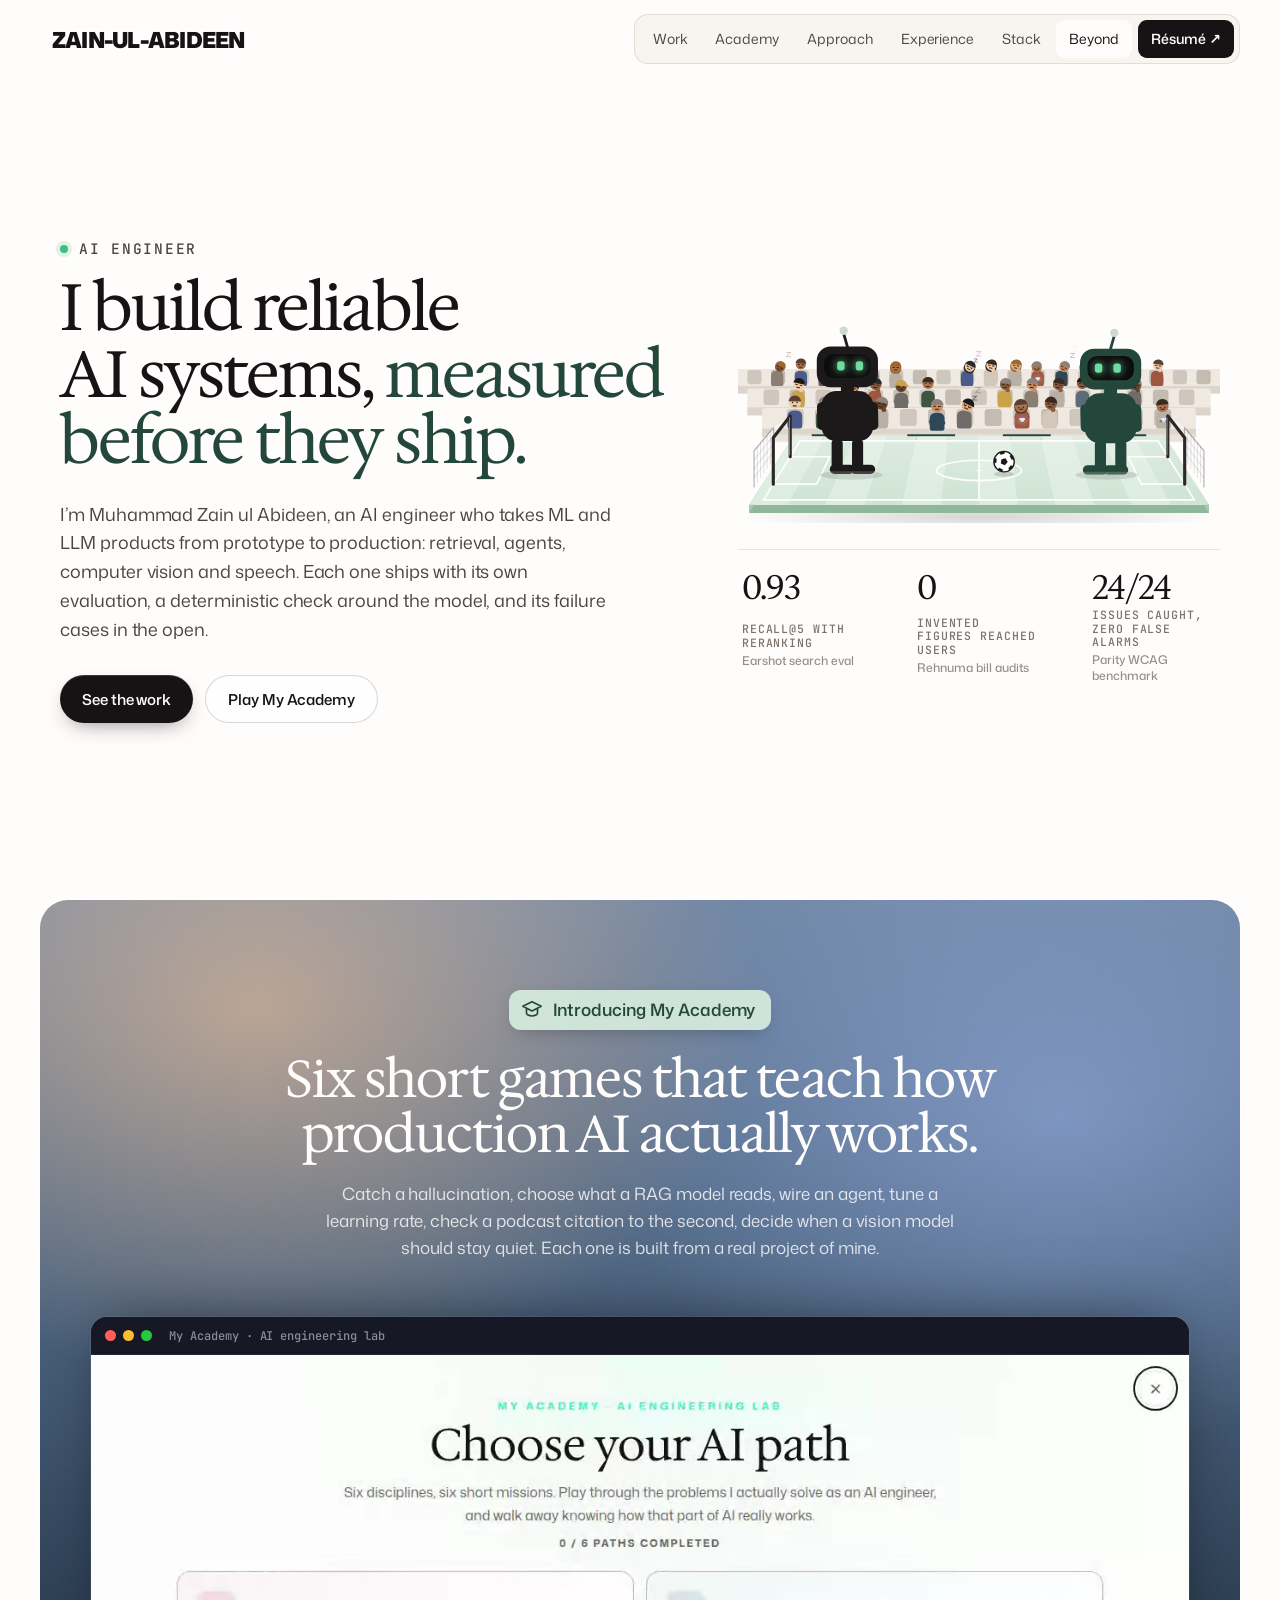
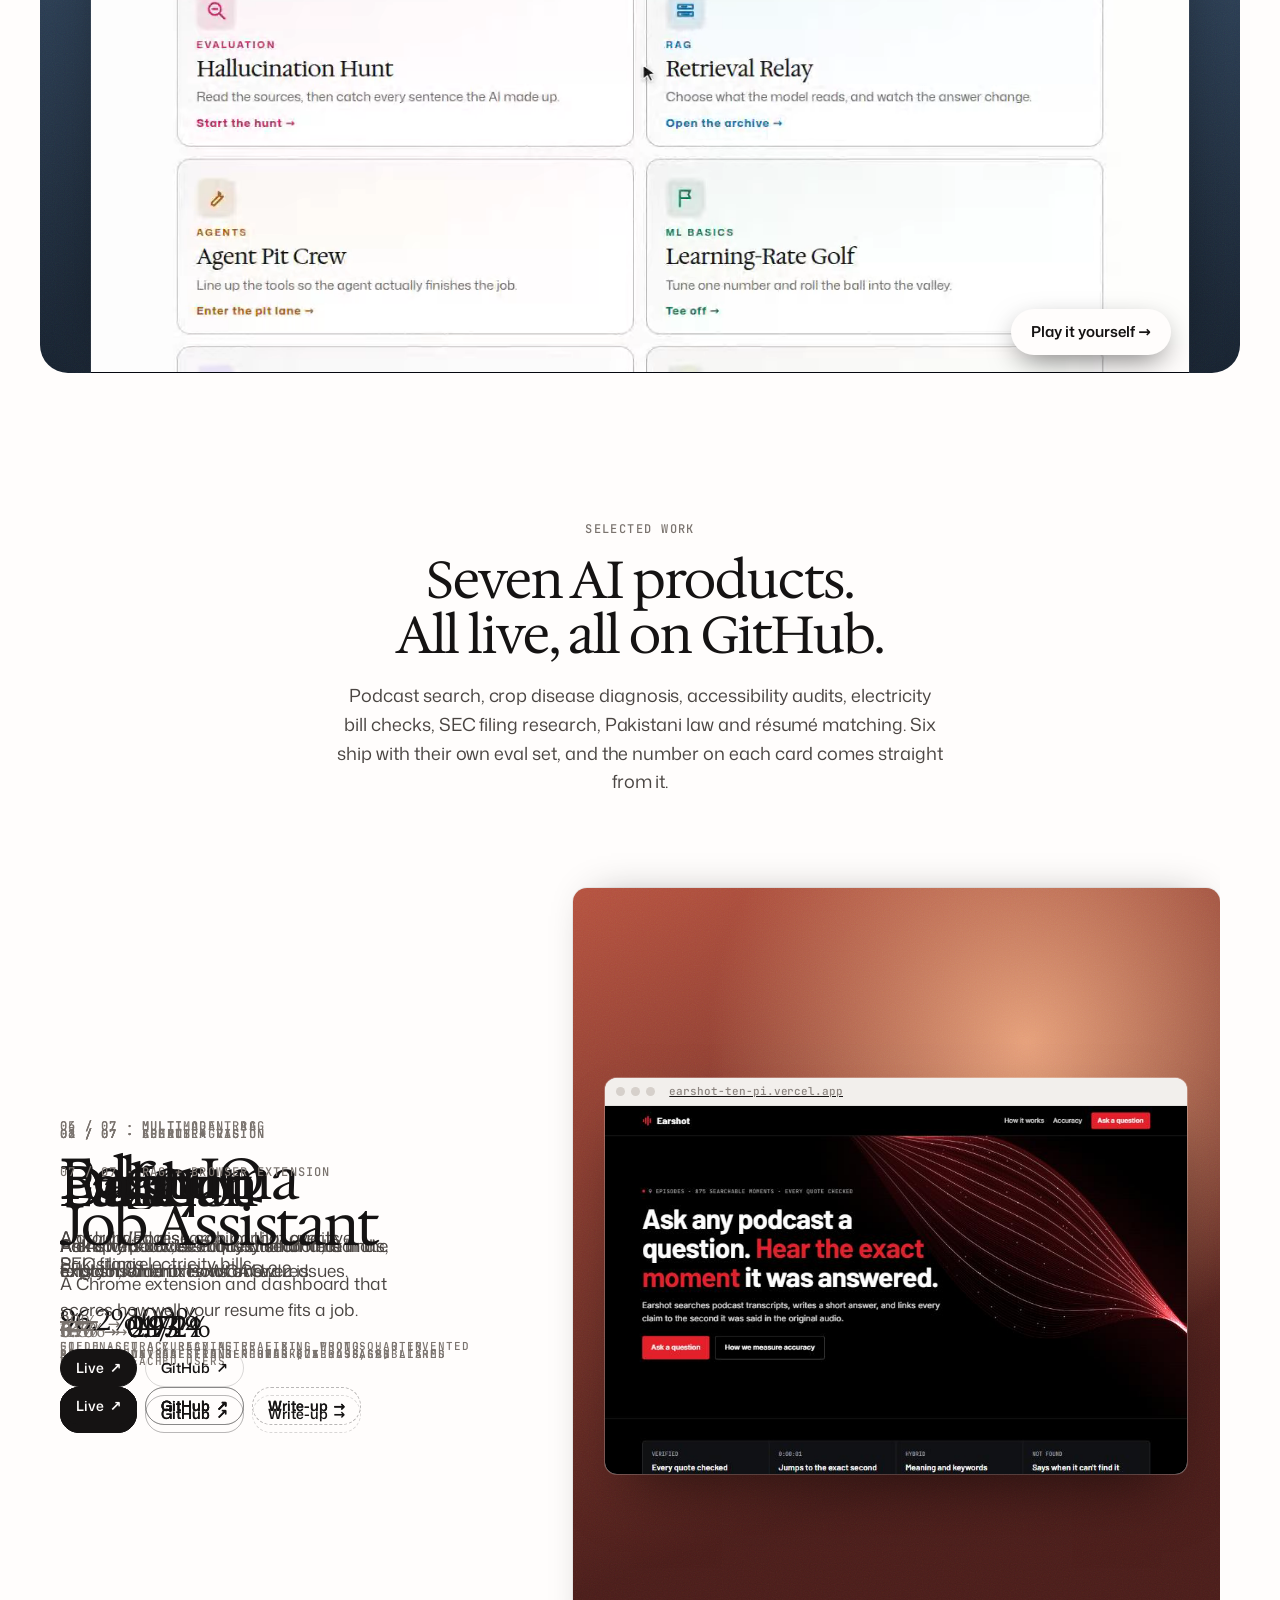
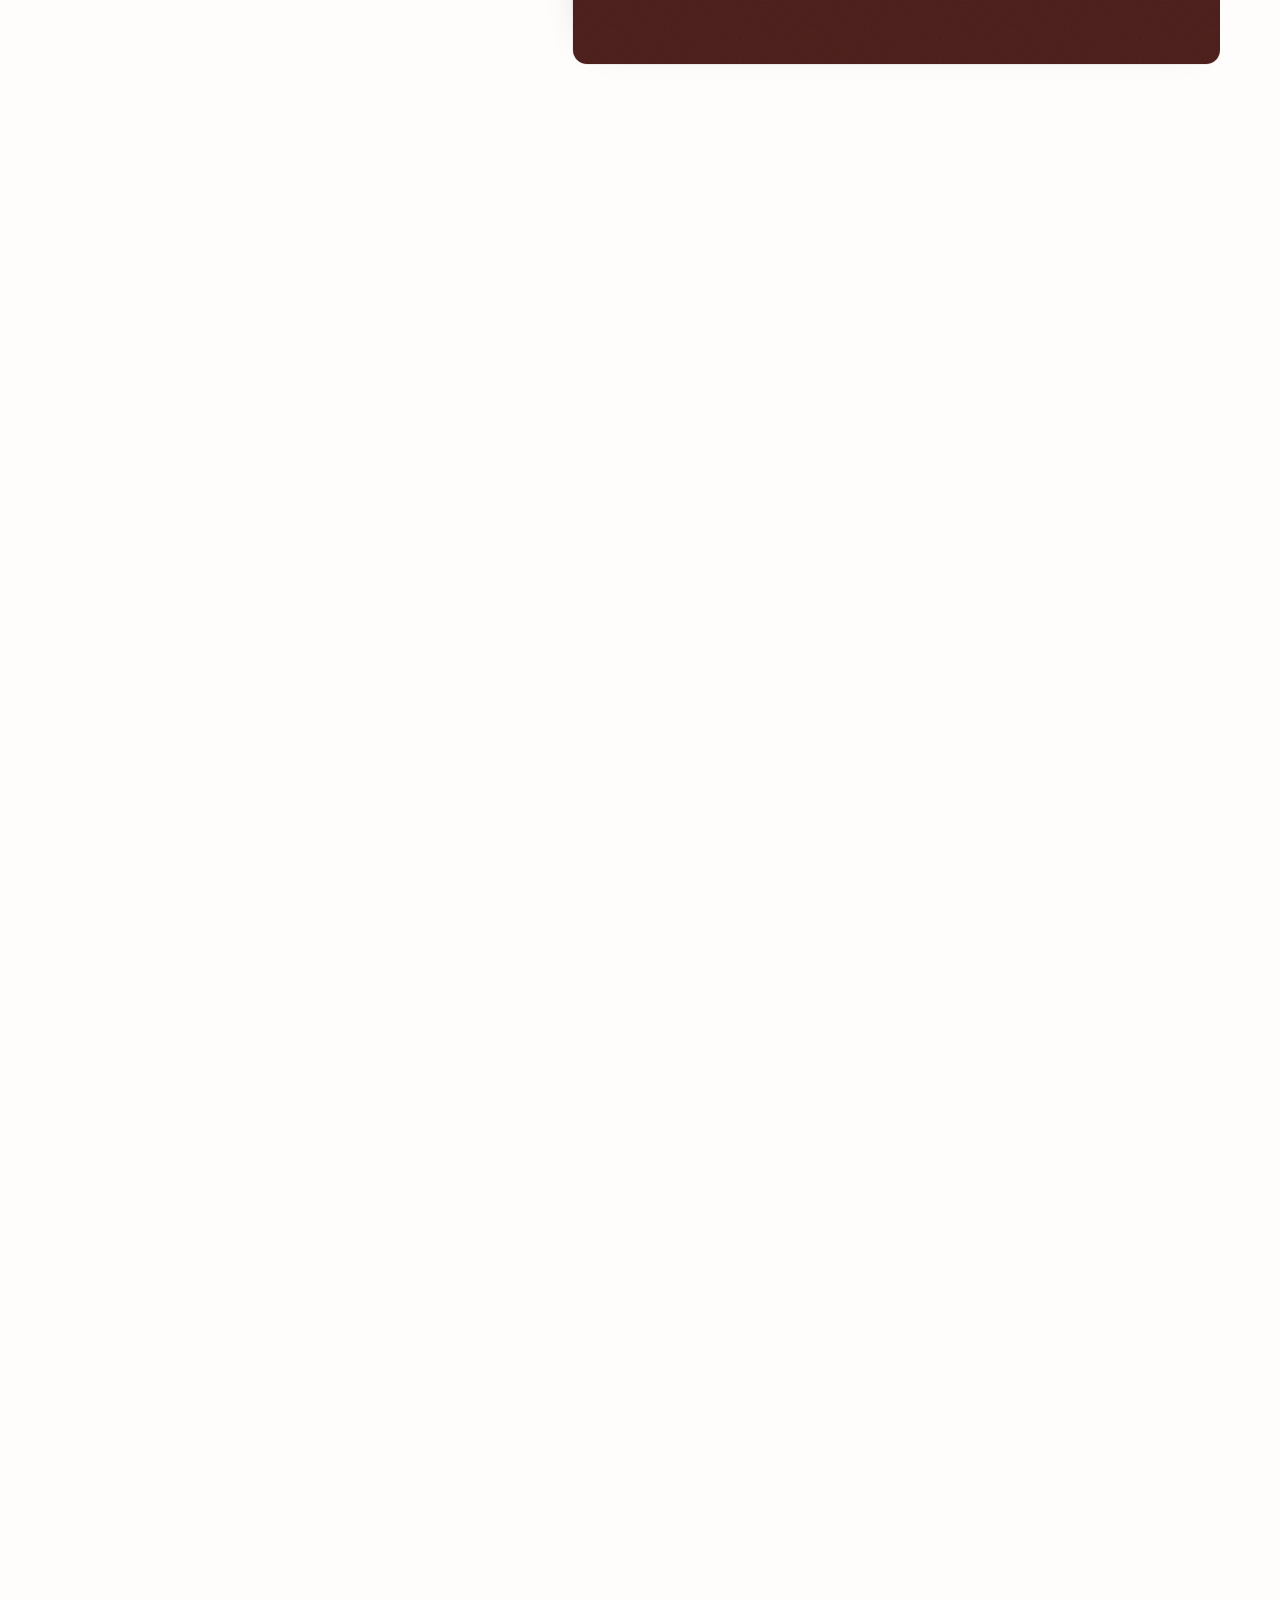
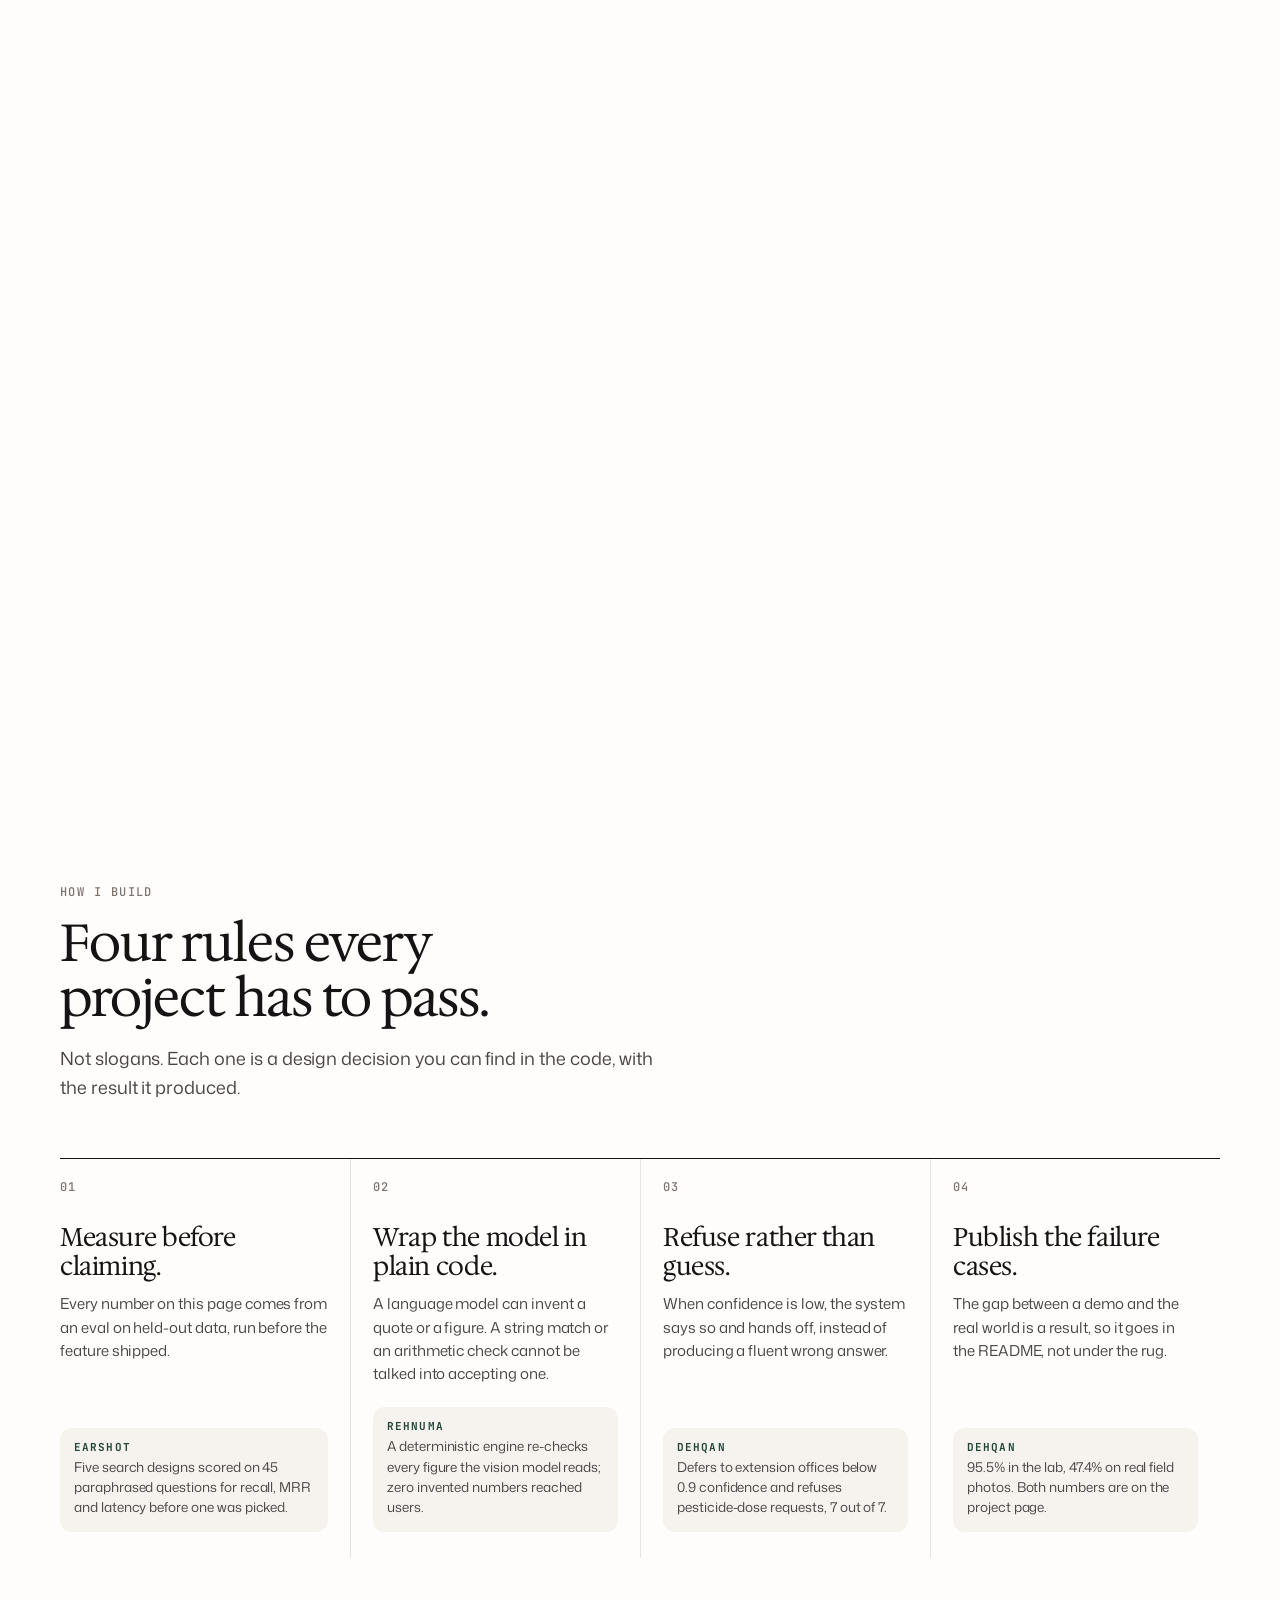
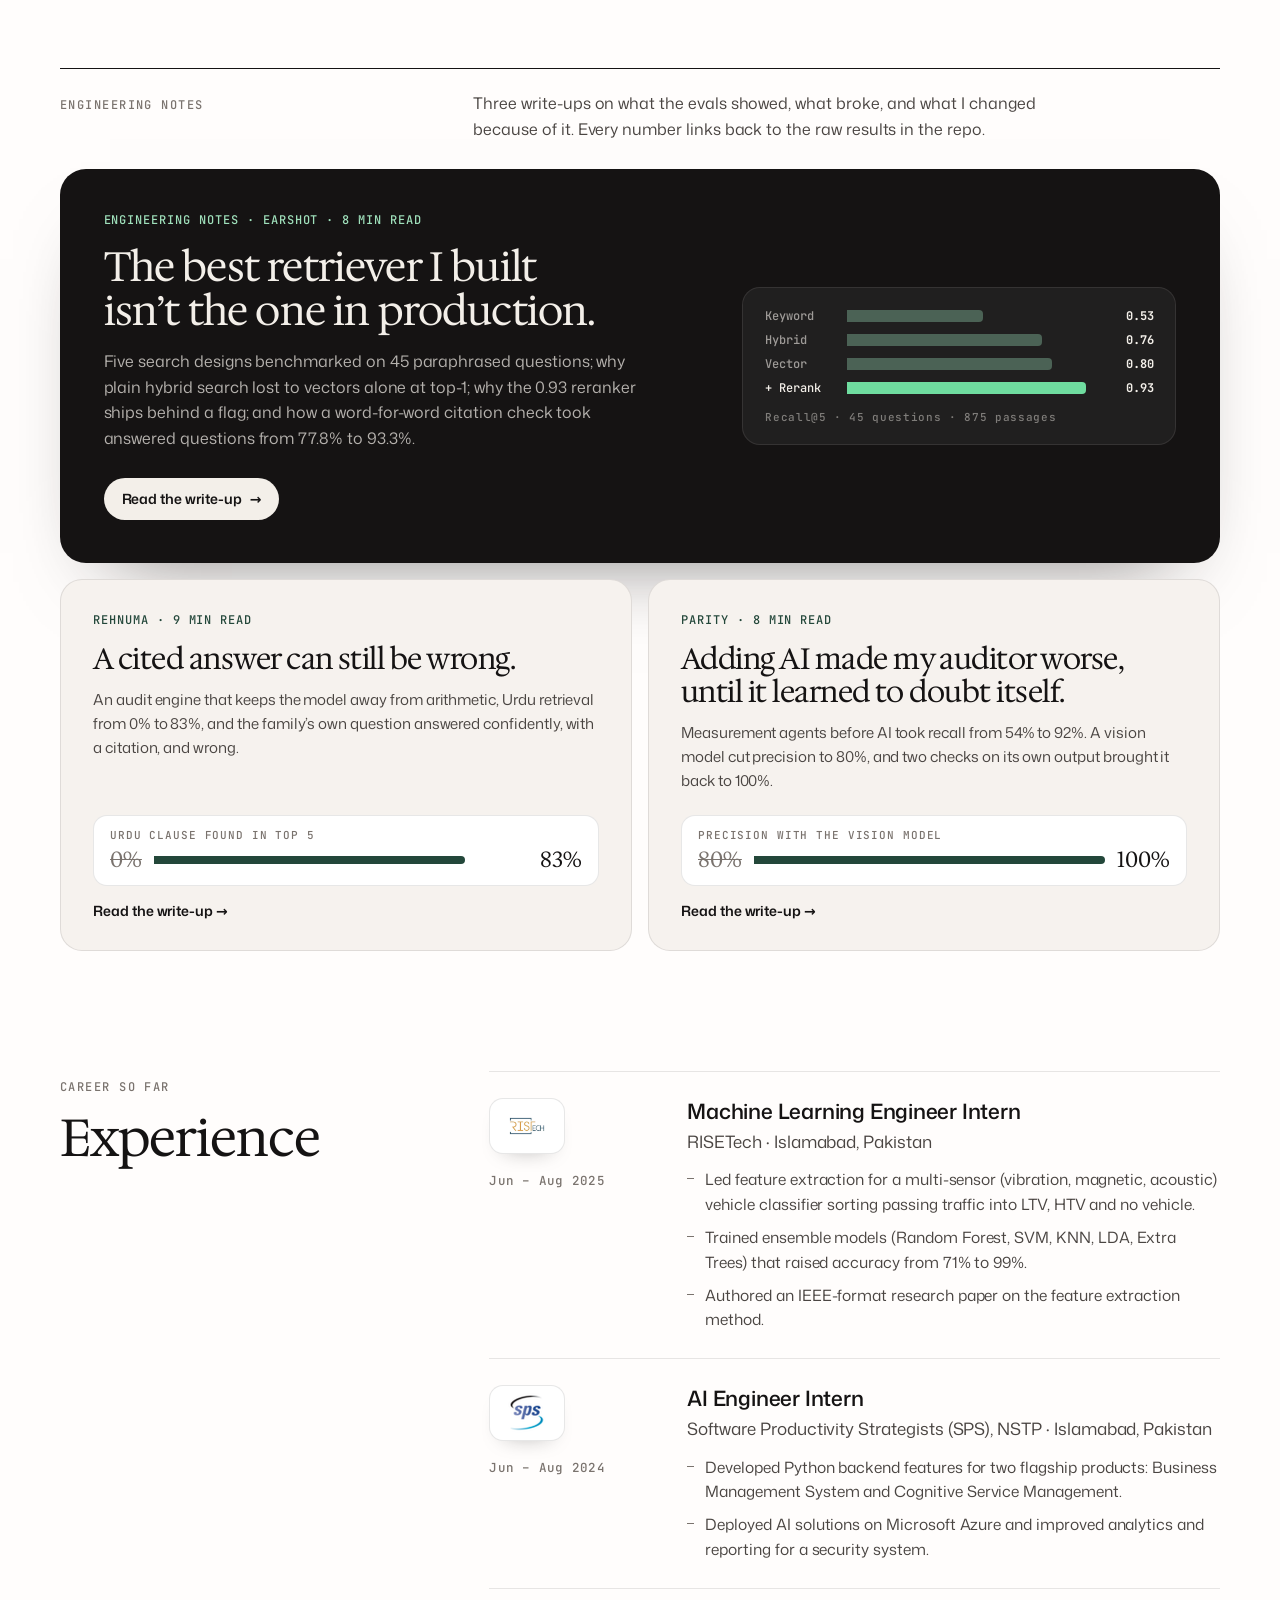
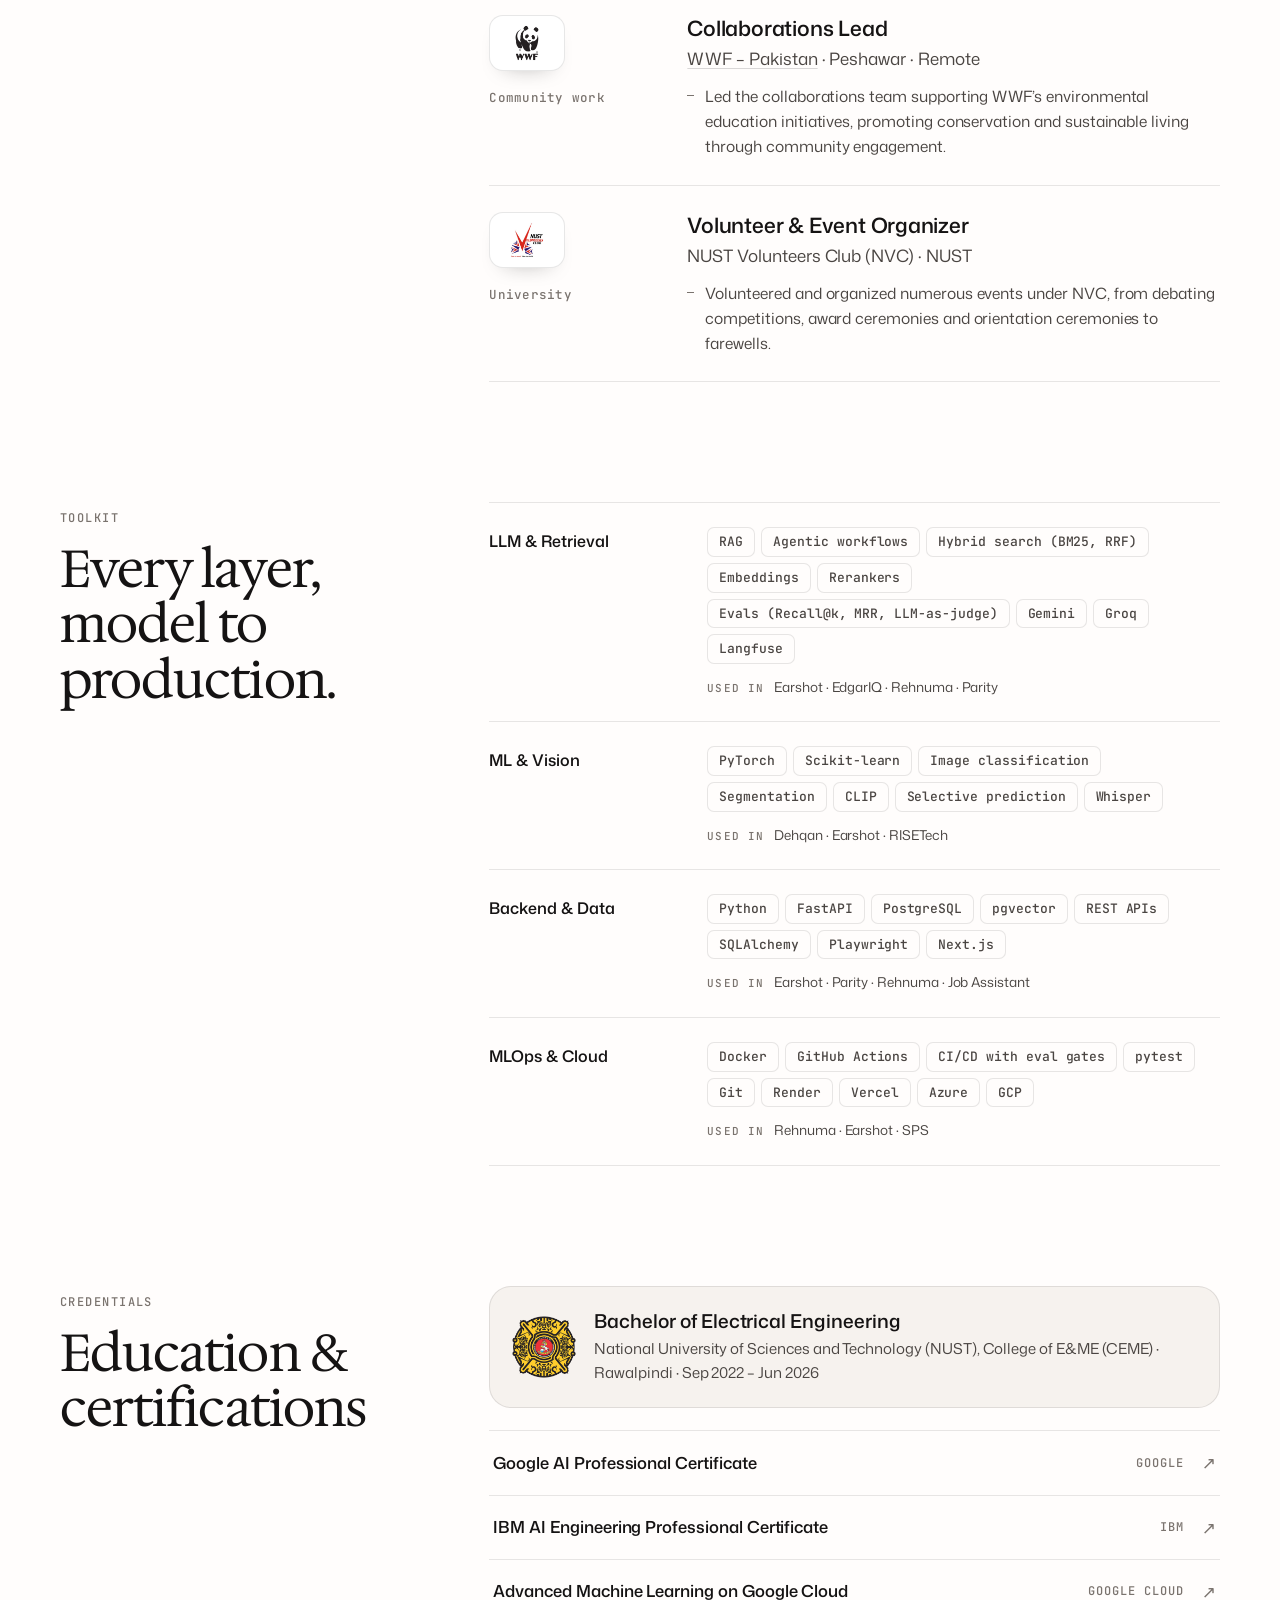
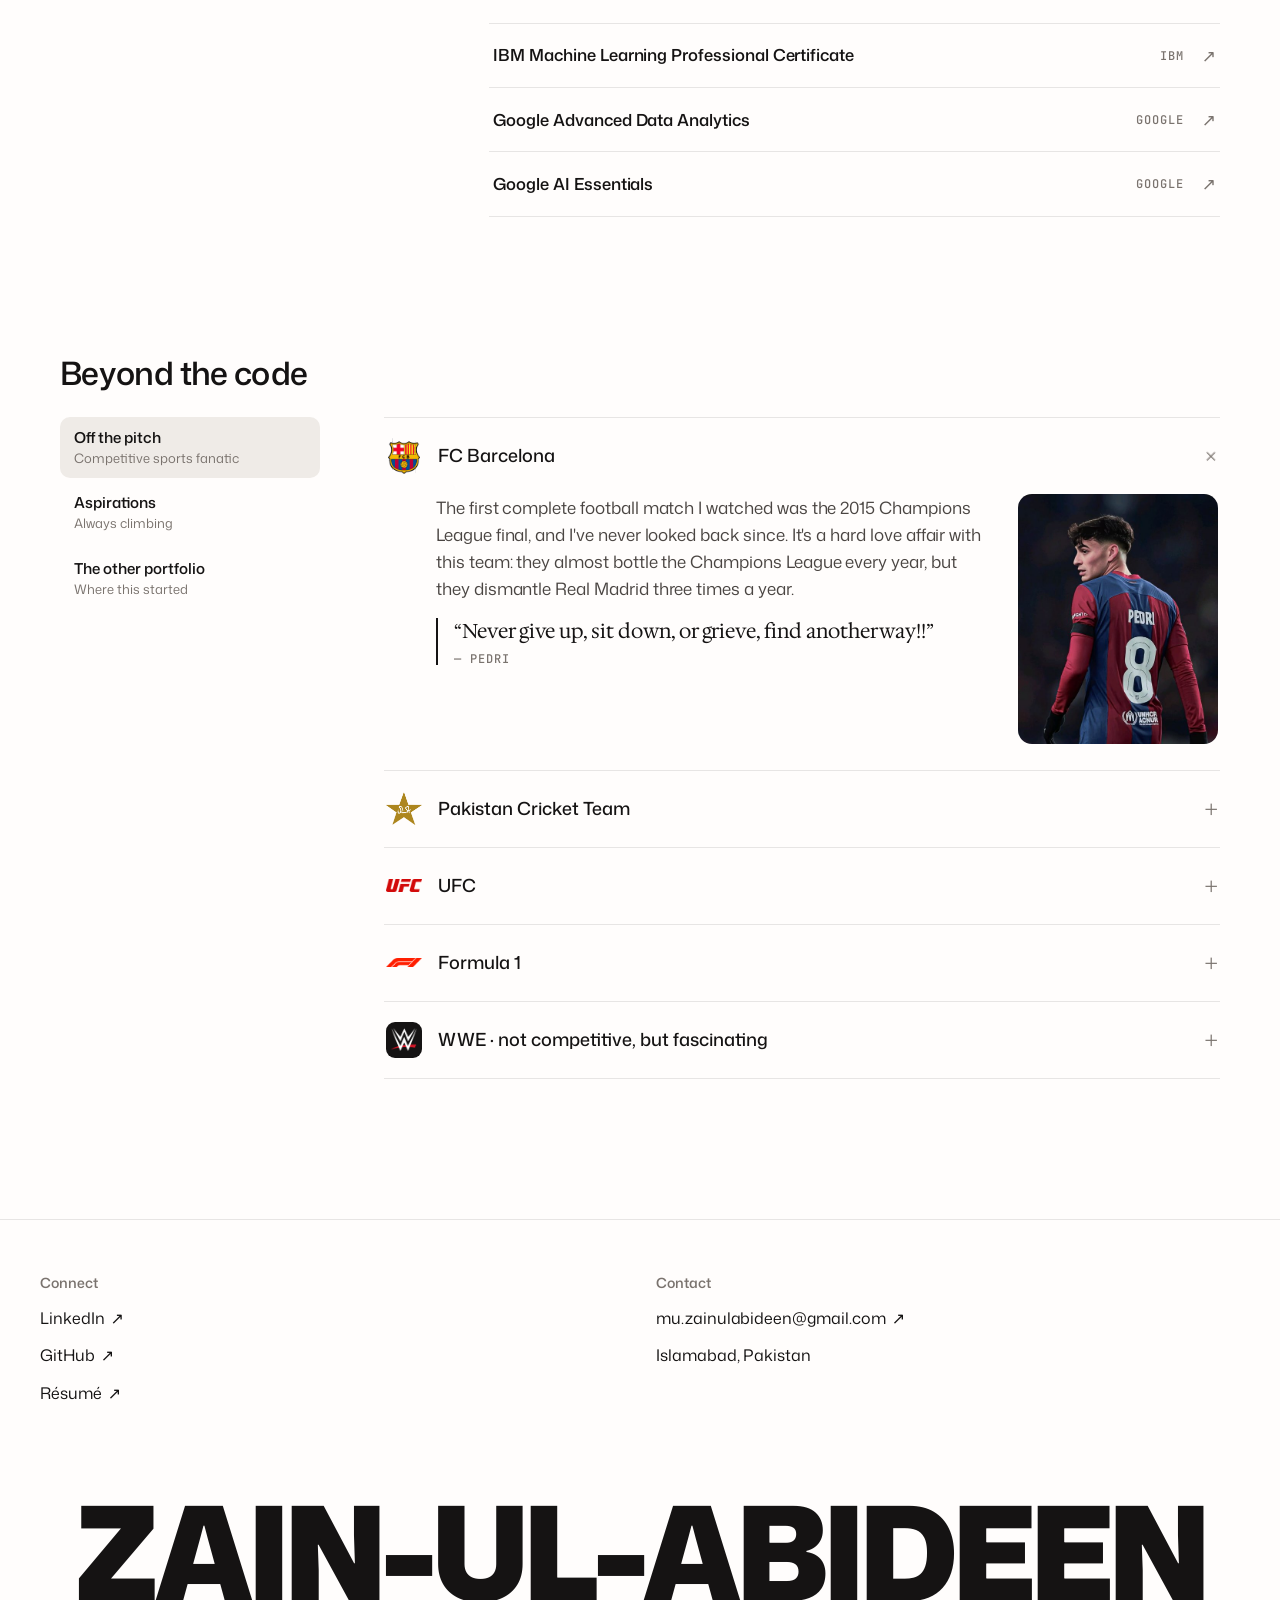
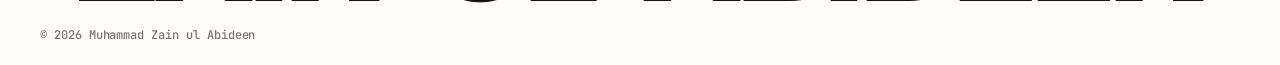
==== index.html @ 75fa4208 "Concrete work section heading" ====
<!doctype html>
<html lang="en">
<head>
  <meta charset="utf-8">
  <meta name="viewport" content="width=device-width, initial-scale=1, viewport-fit=cover">
  <title>Muhammad Zain-ul-Abideen · AI Engineer</title>
  <meta name="description" content="Muhammad Zain-ul-Abideen, AI engineer. Measured ML and LLM systems, shipped end to end: speech search, computer vision, RAG and agents.">
  <meta name="theme-color" content="#fffdfc">
  <meta property="og:title" content="Muhammad Zain-ul-Abideen · AI Engineer">
  <meta property="og:description" content="I build AI that shows its work. Seven live AI products, measured on held-out data.">
  <meta property="og:image" content="assets/video/academy-poster.jpg">
  <link rel="icon" href="data:image/svg+xml,%3Csvg xmlns='http://www.w3.org/2000/svg' viewBox='0 0 64 64'%3E%3Crect width='64' height='64' rx='14' fill='%23151313'/%3E%3Ctext x='32' y='44' font-family='Georgia,serif' font-size='36' fill='%23fffdfc' text-anchor='middle'%3Ez%3C/text%3E%3C/svg%3E">
  <link rel="preload" href="fonts/hedvig-serif.woff2" as="font" type="font/woff2" crossorigin>
  <link rel="preload" href="fonts/mona-sans.woff2" as="font" type="font/woff2" crossorigin>
  <link rel="stylesheet" href="css/fonts.css">
  <link rel="stylesheet" href="css/site.css">
  <link rel="stylesheet" href="css/academy.css">
  <link rel="stylesheet" href="css/academy-host.css">
</head>
<body>
  <!-- ───────── boot sequence (once per visit) ───────── -->
  <div id="boot" class="boot" aria-hidden="true">
    <div class="boot__grid"></div>
    <div class="boot__panel">
      <p class="boot__sys">[SYSTEM: INITIALIZING]</p>
      <dl class="boot__rows">
        <div><dt>Portfolio</dt><dd>Muhammad Zain-ul-Abideen</dd></div>
        <div><dt>Role</dt><dd>AI Engineer</dd></div>
        <div><dt>Boot pipeline</dt><dd>Retrieve. Verify. Ship.</dd></div>
      </dl>
      <ul class="boot__steps">
        <li data-step="0"><i></i>Retrieval<b>WAIT</b></li>
        <li data-step="1"><i></i>Evals<b>WAIT</b></li>
        <li data-step="2"><i></i>Agents<b>WAIT</b></li>
        <li data-step="3"><i></i>Deploy<b>WAIT</b></li>
      </ul>
    </div>
    <p class="boot__pct"><span id="boot-n">0</span><small>%</small></p>
  </div>

  <!-- ───────── nav ───────── -->
  <header class="nav" id="nav">
    <a class="nav__logo" href="#top" aria-label="Zain-ul-Abideen, back to top">ZAIN-UL-ABIDEEN</a>
    <nav class="nav__links" aria-label="Sections">
      <a href="#work">Work</a>
      <a href="#academy">Academy</a>
      <a href="#approach">Approach</a>
      <a href="#experience">Experience</a>
      <a href="#stack">Stack</a>
      <a href="#beyond">Beyond</a>
      <a class="nav__cta" href="resume/Muhammad-Zain-ul-Abideen-Resume.pdf" target="_blank" rel="noopener">Résumé <span aria-hidden="true">↗</span></a>
    </nav>
    <button class="nav__menu" type="button" aria-expanded="false" aria-controls="mobile-menu">Menu</button>
  </header>
  <div class="mmenu" id="mobile-menu" hidden>
    <a href="#work">Work</a><a href="#academy">Academy</a><a href="#approach">Approach</a><a href="#experience">Experience</a><a href="#stack">Stack</a><a href="#beyond">Beyond</a>
    <a href="resume/Muhammad-Zain-ul-Abideen-Resume.pdf" target="_blank" rel="noopener">Résumé ↗</a>
  </div>

  <main id="top">
    <!-- ───────── hero ───────── -->
    <section class="hero">
      <div class="hero__copy">
        <p class="eyebrow eyebrow--hero"><span class="dot"></span>AI Engineer</p>
        <h1 class="hero__h">I build reliable AI&nbsp;systems, <em>measured before they&nbsp;ship.</em></h1>
        <p class="hero__sub">I’m Muhammad Zain ul Abideen, an AI engineer who takes ML and LLM products from prototype to production: retrieval, agents, computer vision and speech. Each one ships with its own evaluation, a deterministic check around the model, and its failure cases in the open.</p>
        <div class="hero__ctas">
          <a class="btn btn--dark" href="#work">See the work</a>
          <a class="btn btn--ghost" href="#academy">Play My Academy</a>
        </div>

      </div>

      <div class="hero__side">
      <figure class="contrib contrib--bare" aria-label="Animation: two small robots passing a football back and forth">
        <div class="contrib__board">
          <canvas id="pitch" aria-hidden="true"></canvas>
        </div>
      </figure>
        <ul class="hero__stats">
          <li><b>0.93</b><span>Recall@5 with reranking<em>Earshot search eval</em></span></li>
          <li><b>0</b><span>Invented figures reached users<em>Rehnuma bill audits</em></span></li>
          <li><b>24/24</b><span>Issues caught, zero false alarms<em>Parity WCAG benchmark</em></span></li>
        </ul>
      </div>
    </section>

    <!-- ───────── academy (video) ───────── -->
    <section class="showcase" id="academy">
      <div class="showcase__card reveal">
        <div class="showcase__sky" aria-hidden="true"></div>
        <div class="showcase__head">
          <p class="chip"><svg viewBox="0 0 24 24" aria-hidden="true"><path d="M12 3 2 8l10 5 10-5-10-5z" fill="none" stroke="currentColor" stroke-width="1.8" stroke-linejoin="round"/><path d="M6 10.5v5c0 1.5 2.7 3 6 3s6-1.5 6-3v-5" fill="none" stroke="currentColor" stroke-width="1.8"/></svg>Introducing My Academy</p>
          <h2 class="h2 h2--light">Six short games that teach how production AI actually works.</h2>
          <p class="showcase__sub">Catch a hallucination, choose what a RAG model reads, wire an agent, tune a learning rate, check a podcast citation to the second, decide when a vision model should stay quiet. Each one is built from a real project of mine.</p>
        </div>
        <div class="window reveal">
          <div class="window__bar"><i></i><i></i><i></i><span>My Academy · AI engineering lab</span></div>
          <video class="window__video" id="demo" poster="assets/video/academy-poster.jpg" muted loop playsinline preload="metadata" aria-label="Screen recording of the My Academy games being played">
            <source src="assets/video/academy-demo.webm" type="video/webm">
            <source src="assets/video/academy-demo.mp4" type="video/mp4">
          </video>
          <button class="window__play" id="open-academy" type="button">Play it yourself <span aria-hidden="true">→</span></button>
        </div>
      </div>
    </section>

    <!-- ───────── work ───────── -->
    <section class="work" id="work">
      <header class="work__head reveal">
        <p class="eyebrow">Selected work</p>
        <h2 class="h2">Seven AI products.<br>All live, all on GitHub.</h2>
        <p class="lede">Podcast search, crop disease diagnosis, accessibility audits, electricity bill checks, SEC filing research, Pakistani law and résumé matching. Six ship with their own eval set, and the number on each card comes straight from it.</p>
      </header>
      <!-- desktop: the section pins and the projects play through as you scroll -->
      <div class="pin" id="pin">
        <div class="pin__stage">
          <div class="pin__copy" id="pin-copy"></div>
          <div class="pin__visuals" id="pin-visuals"></div>
        </div>
      </div>
      <!-- phones and short screens: plain cards -->
      <div class="stack-cards" id="projects"></div>
    </section>

    <!-- ───────── approach: principles + featured write-up ───────── -->
    <section class="approach" id="approach">
      <header class="approach__head reveal">
        <p class="eyebrow">How I build</p>
        <h2 class="h2">Four rules every project has to pass.</h2>
        <p class="lede">Not slogans. Each one is a design decision you can find in the code, with the result it produced.</p>
      </header>
      <ol class="rules" id="rules"></ol>

      <div class="notes__head reveal" id="notes">
        <p class="eyebrow">Engineering notes</p>
        <p class="notes__sub">Three write-ups on what the evals showed, what broke, and what I changed because of it. Every number links back to the raw results in the repo.</p>
      </div>
      <a class="note reveal" href="notes/earshot-retrieval.html">
        <div class="note__copy">
          <p class="note__kicker">Engineering notes · Earshot · 8 min read</p>
          <h3 class="note__h">The best retriever I built isn’t the one in production.</h3>
          <p class="note__dek">Five search designs benchmarked on 45 paraphrased questions; why plain hybrid search lost to vectors alone at top-1; why the 0.93 reranker ships behind a flag; and how a word-for-word citation check took answered questions from 77.8% to 93.3%.</p>
          <span class="note__cta">Read the write-up <span aria-hidden="true">→</span></span>
        </div>
        <figure class="note__fig" aria-hidden="true">
          <div class="note__bars">
            <p><span>Keyword</span><i style="--v:.53"></i><b>0.53</b></p>
            <p><span>Hybrid</span><i style="--v:.76"></i><b>0.76</b></p>
            <p><span>Vector</span><i style="--v:.80"></i><b>0.80</b></p>
            <p class="is-top"><span>+ Rerank</span><i style="--v:.93"></i><b>0.93</b></p>
          </div>
          <figcaption>Recall@5 · 45 questions · 875 passages</figcaption>
        </figure>
      </a>
      <div class="notes2">
        <a class="note2 reveal" href="notes/rehnuma-cited-but-wrong.html">
          <p class="note__kicker">Rehnuma · 9 min read</p>
          <h3 class="note2__h">A cited answer can still be wrong.</h3>
          <p class="note2__dek">An audit engine that keeps the model away from arithmetic, Urdu retrieval from 0% to 83%, and the family’s own question answered confidently, with a citation, and wrong.</p>
          <div class="note2__stat" aria-hidden="true"><span>Urdu clause found in top 5</span><b>0%</b><i style="--v:.83"></i><b>83%</b></div>
          <span class="note2__cta">Read the write-up <span aria-hidden="true">→</span></span>
        </a>
        <a class="note2 reveal" href="notes/parity-doubt.html">
          <p class="note__kicker">Parity · 8 min read</p>
          <h3 class="note2__h">Adding AI made my auditor worse, until it learned to doubt itself.</h3>
          <p class="note2__dek">Measurement agents before AI took recall from 54% to 92%. A vision model cut precision to 80%, and two checks on its own output brought it back to 100%.</p>
          <div class="note2__stat" aria-hidden="true"><span>Precision with the vision model</span><b>80%</b><i style="--v:1"></i><b>100%</b></div>
          <span class="note2__cta">Read the write-up <span aria-hidden="true">→</span></span>
        </a>
      </div>
    </section>

    <!-- ───────── experience ───────── -->
    <section class="split" id="experience">
      <header class="split__side reveal">
        <p class="eyebrow">Career so far</p>
        <h2 class="h2">Experience</h2>
      </header>
      <ol class="timeline" id="timeline"></ol>
    </section>

    <!-- ───────── stack ───────── -->
    <section class="split" id="stack">
      <header class="split__side reveal">
        <p class="eyebrow">Toolkit</p>
        <h2 class="h2">Every layer, model to production.</h2>
      </header>
      <div class="skills" id="skills"></div>
    </section>

    <!-- ───────── education + certifications ───────── -->
    <section class="split" id="credentials">
      <header class="split__side reveal">
        <p class="eyebrow">Credentials</p>
        <h2 class="h2">Education &amp; certifications</h2>
      </header>
      <div class="creds">
        <article class="edu reveal">
          <img src="assets/life/nust-ceme.png" alt="NUST College of Electrical & Mechanical Engineering logo" width="64" height="64" loading="lazy">
          <div>
            <h3>Bachelor of Electrical Engineering</h3>
            <p>National University of Sciences and Technology (NUST), College of E&amp;ME (CEME) · Rawalpindi · Sep 2022 – Jun 2026</p>
          </div>
        </article>
        <ul class="certs" id="certs"></ul>
      </div>
    </section>

    <!-- ───────── beyond the code ───────── -->
    <section class="beyond" id="beyond">
      <h2 class="h2 beyond__h reveal">Beyond the code</h2>
      <div class="beyond__grid">
        <div class="tabs" role="tablist" aria-label="Beyond the code" id="tabs"></div>
        <div class="acc" id="acc"></div>
      </div>
    </section>

  </main>

  <!-- ───────── footer ───────── -->
  <footer class="foot" id="contact">
    <div class="foot__cols">
      <div>
        <p class="foot__k">Connect</p>
        <a href="https://www.linkedin.com/in/muhammad-zain-ul-abideen-nust/" target="_blank" rel="noopener">LinkedIn <span aria-hidden="true">↗</span></a>
        <a href="https://github.com/MoZainUlAbideen" target="_blank" rel="noopener">GitHub <span aria-hidden="true">↗</span></a>
        <a href="resume/Muhammad-Zain-ul-Abideen-Resume.pdf" target="_blank" rel="noopener">Résumé <span aria-hidden="true">↗</span></a>
      </div>
      <div>
        <p class="foot__k">Contact</p>
        <a href="mailto:mu.zainulabideen@gmail.com">mu.zainulabideen@gmail.com <span aria-hidden="true">↗</span></a>
        <p>Islamabad, Pakistan</p>
      </div>
    </div>
    <p class="foot__mark" aria-hidden="true">ZAIN-UL-ABIDEEN</p>
    <p class="foot__small">© <span id="year">2026</span> Muhammad Zain ul Abideen</p>
  </footer>

  <script type="module" src="js/site.js"></script>
</body>
</html>
---- css/fonts.css ----
@font-face{font-family:"Hedvig Letters Serif";font-weight:400;font-display:swap;src:url(../fonts/hedvig-serif.woff2) format("woff2")}
@font-face{font-family:"Mona Sans";font-weight:200 900;font-display:swap;src:url(../fonts/mona-sans.woff2) format("woff2")}
@font-face{font-family:"Mona Sans";font-weight:200 900;font-style:italic;font-display:swap;src:url(../fonts/mona-sans-italic.woff2) format("woff2")}
/* the games keep their arcade lettering */
@font-face{font-family:"Orbitron";font-weight:500;font-display:swap;src:url(../fonts/orbitron-latin-500-normal.woff2) format("woff2")}
@font-face{font-family:"Orbitron";font-weight:700 900;font-display:swap;src:url(../fonts/orbitron-latin-700-normal.woff2) format("woff2")}
@font-face{font-family:"Chakra Petch";font-weight:700;font-display:swap;src:url(../fonts/chakra-petch-latin-700-normal.woff2) format("woff2")}
@font-face{font-family:"Chakra Petch";font-weight:700;font-style:italic;font-display:swap;src:url(../fonts/chakra-petch-latin-700-italic.woff2) format("woff2")}
@font-face{font-family:"Manrope";font-weight:400;font-display:swap;src:url(../fonts/manrope-latin-400-normal.woff2) format("woff2")}
@font-face{font-family:"Manrope";font-weight:500;font-display:swap;src:url(../fonts/manrope-latin-500-normal.woff2) format("woff2")}
@font-face{font-family:"Manrope";font-weight:700;font-display:swap;src:url(../fonts/manrope-latin-700-normal.woff2) format("woff2")}
@font-face{font-family:"JetBrains Mono";font-weight:500;font-display:swap;src:url(../fonts/jetbrains-mono-latin-500-normal.woff2) format("woff2")}
@font-face{font-family:"JetBrains Mono";font-weight:700;font-display:swap;src:url(../fonts/jetbrains-mono-latin-700-normal.woff2) format("woff2")}
---- css/site.css ----
/* ─────────────────────────────────────────────────────────────
   Muhammad Zain-ul-Abideen · professional portfolio
   Paper-white editorial: a serif for headlines, a sans for reading,
   one dark ink, and colour only where the work lives.
   ───────────────────────────────────────────────────────────── */
:root {
  --paper: #fffdfc;
  --paper-2: #f6f2ee;
  --ink: #151313;
  --ink-2: #4a4542;
  --ink-3: #7a736e;
  --line: rgba(21, 19, 19, .1);
  --line-2: rgba(21, 19, 19, .16);
  --forest: #23473a;
  --serif: "Hedvig Letters Serif", Georgia, "Times New Roman", serif;
  --sans: "Mona Sans", system-ui, -apple-system, "Segoe UI", Roboto, Arial, sans-serif;
  --mono: "JetBrains Mono", ui-monospace, SFMono-Regular, Menlo, monospace;
  --pad: clamp(16px, 4vw, 40px);
  --max: 1240px;
  --r: 22px;
  --ease: cubic-bezier(.2, .8, .2, 1);
}

*, *::before, *::after { box-sizing: border-box; }
html { scroll-behavior: smooth; scroll-padding-top: 88px; -webkit-text-size-adjust: 100%; }
body {
  margin: 0; background: var(--paper); color: var(--ink);
  font: 400 17px/1.6 var(--sans); letter-spacing: -.003em;
  -webkit-font-smoothing: antialiased; text-rendering: optimizeLegibility;
  overflow-x: hidden;
}
body.is-locked { overflow: hidden; }
img, video { display: block; max-width: 100%; }
a { color: inherit; }
::selection { background: var(--ink); color: var(--paper); }
:focus-visible { outline: 2px solid var(--ink); outline-offset: 3px; border-radius: 6px; }

/* ───────── shared type ───────── */
.eyebrow {
  display: inline-flex; align-items: center; gap: 10px; margin: 0 0 18px;
  font: 500 12px/1 var(--mono); letter-spacing: .12em; text-transform: uppercase; color: var(--ink-3);
}
.eyebrow .dot { width: 7px; height: 7px; border-radius: 50%; background: #3fbf7f; box-shadow: 0 0 0 4px rgba(63, 191, 127, .18); }
.h2 { margin: 0; font: 400 clamp(32px, 4.2vw, 52px)/1.06 var(--serif); letter-spacing: -.018em; color: var(--ink); text-wrap: balance; }
.h2--light { color: #fffdfc; }
.lede { margin: 18px 0 0; max-width: 620px; color: var(--ink-2); font-size: 18px; text-wrap: pretty; }

.btn {
  display: inline-flex; align-items: center; gap: 8px; height: 48px; padding: 0 22px;
  border-radius: 999px; text-decoration: none; font: 550 15px/1 var(--sans); letter-spacing: -.005em;
  transition: transform .2s var(--ease), background .2s, box-shadow .2s;
}
.btn--dark { background: var(--ink); color: var(--paper); box-shadow: 0 1px 0 rgba(255, 255, 255, .15) inset, 0 8px 22px -10px rgba(21, 19, 19, .6); }
.btn--dark:hover { transform: translateY(-1px); background: #000; }
.btn--ghost { border: 1px solid var(--line-2); color: var(--ink); background: rgba(255, 255, 255, .6); }
.btn--ghost:hover { border-color: var(--ink); }

/* reveal on scroll */
.reveal { opacity: 0; transform: translateY(18px); transition: opacity .8s var(--ease), transform .8s var(--ease); }
.reveal.is-in { opacity: 1; transform: none; }

/* ───────── boot ───────── */
.boot {
  position: fixed; inset: 0; z-index: 100; background: #141212; color: #f1ece8;
  display: grid; grid-template-columns: 1fr 1fr; align-items: end;
  transition: transform .9s cubic-bezier(.7, 0, .2, 1), opacity .4s;
}
.boot.is-done { transform: translateY(-100%); }
.boot.is-gone { display: none; }
.boot__grid {
  position: absolute; inset: 0; pointer-events: none;
  background: linear-gradient(90deg, transparent calc(50% - .5px), rgba(255, 255, 255, .07) 50%, transparent calc(50% + .5px)),
              linear-gradient(transparent calc(62% - .5px), rgba(255, 255, 255, .07) 62%, transparent calc(62% + .5px));
}
.boot__panel { position: relative; padding: 0 var(--pad) clamp(24px, 5vh, 48px); font: 500 12px/1 var(--mono); letter-spacing: .06em; text-transform: uppercase; }
.boot__sys { margin: 0 0 26px; color: rgba(241, 236, 232, .55); }
.boot__rows { margin: 0 0 26px; display: grid; gap: 14px; }
.boot__rows div { display: grid; grid-template-columns: 170px 1fr; }
.boot__rows dt { color: rgba(241, 236, 232, .45); }
.boot__rows dd { margin: 0; font-weight: 700; }
.boot__steps { list-style: none; margin: 0; padding: 0; display: grid; grid-template-columns: 1fr 1fr; gap: 12px 28px; }
.boot__steps li { display: flex; align-items: center; gap: 10px; color: rgba(241, 236, 232, .5); }
.boot__steps li i { width: 9px; height: 9px; border: 1px solid currentColor; border-radius: 2px; }
.boot__steps li b { margin-left: auto; font-weight: 500; }
.boot__steps li.is-ok { color: #f1ece8; }
.boot__steps li.is-ok i { background: #6fdc9f; border-color: #6fdc9f; }
.boot__steps li.is-ok b { color: #6fdc9f; }
.boot__pct { position: relative; margin: 0; padding: 0 var(--pad) 3vh; font: 400 clamp(110px, 19vw, 280px)/.9 var(--sans); letter-spacing: -.05em; font-variant-numeric: tabular-nums; }
.boot__pct small { font-size: .62em; color: rgba(241, 236, 232, .3); font-weight: 300; }
@media (max-width: 720px) {
  .boot { grid-template-columns: 1fr; align-content: end; }
  .boot__pct { order: -1; }
  .boot__rows div { grid-template-columns: 120px 1fr; }
}

/* ───────── nav ───────── */
.nav {
  position: fixed; top: 14px; left: 0; right: 0; z-index: 50;
  display: flex; align-items: center; justify-content: space-between; gap: 16px;
  padding: 0 var(--pad); pointer-events: none;
}
.nav > * { pointer-events: auto; }
.nav__logo {
  padding: 9px 12px 8px; border-radius: 10px; text-decoration: none; white-space: nowrap;
  color: var(--ink); font: 900 22px/1 var(--sans); font-stretch: 112%; letter-spacing: -.035em;
  background: rgba(255, 253, 252, .72); backdrop-filter: blur(12px); -webkit-backdrop-filter: blur(12px);
}
@media (max-width: 520px) { .nav__logo { font-size: 18px; padding: 8px 10px 7px; } }
.nav__links {
  display: flex; align-items: center; gap: 2px; padding: 5px;
  border-radius: 14px; background: rgba(246, 242, 238, .78); border: 1px solid var(--line);
  backdrop-filter: blur(14px) saturate(1.3); -webkit-backdrop-filter: blur(14px) saturate(1.3);
}
.nav__links a { padding: 8px 13px; border-radius: 9px; text-decoration: none; font-size: 14px; color: var(--ink-2); transition: background .15s, color .15s; }
.nav__links a:hover, .nav__links a.is-here { background: rgba(255, 255, 255, .85); color: var(--ink); }
.nav__links .nav__cta { margin-left: 4px; background: var(--ink); color: var(--paper); font-weight: 550; }
.nav__links .nav__cta:hover { background: #000; color: var(--paper); }
.nav__menu { display: none; height: 40px; padding: 0 16px; border-radius: 12px; border: 1px solid var(--line); background: rgba(246, 242, 238, .85); font: 550 14px/1 var(--sans); color: var(--ink); backdrop-filter: blur(12px); }
.mmenu { position: fixed; top: 66px; left: var(--pad); right: var(--pad); z-index: 49; display: grid; padding: 8px; border-radius: 16px; background: var(--paper); border: 1px solid var(--line); box-shadow: 0 20px 50px -20px rgba(0, 0, 0, .35); }
.mmenu[hidden] { display: none; }
.mmenu a { padding: 14px 14px; border-radius: 10px; text-decoration: none; font-size: 17px; }
.mmenu a:hover { background: var(--paper-2); }
@media (max-width: 860px) { .nav__links { display: none; } .nav__menu { display: block; } }

/* ───────── hero ───────── */
.hero {
  width: min(var(--max), 100%); margin: 0 auto; min-height: 100svh;
  padding: 120px var(--pad) 64px;
  display: grid; grid-template-columns: minmax(0, 1.12fr) minmax(0, .88fr); gap: clamp(28px, 5vw, 72px); align-items: center;
}
.hero__h { margin: 0; font: 400 clamp(42px, 5.1vw, 74px)/1.02 var(--serif); letter-spacing: -.03em; text-wrap: balance; }
.hero__h em { font-style: normal; color: var(--forest); }
.hero__sub { margin: 26px 0 0; max-width: 560px; font-size: clamp(17px, 1.4vw, 19px); color: var(--ink-2); }
.hero__ctas { display: flex; flex-wrap: wrap; gap: 12px; margin-top: 32px; }
.hero__stats { list-style: none; margin: 44px 0 0; padding: 22px 0 0; border-top: 1px solid var(--line); display: grid; grid-template-columns: repeat(3, auto); justify-content: start; gap: 12px clamp(24px, 4vw, 54px); }
.hero__stats li { display: grid; gap: 4px; }
.hero__stats b { font: 400 34px/1 var(--serif); letter-spacing: -.02em; }
.hero__stats span { font: 500 11.5px/1.2 var(--mono); letter-spacing: .08em; text-transform: uppercase; color: var(--ink-3); }

/* football bots card (where the portrait used to be) */
.contrib {
  margin: 0; width: 100%; padding: clamp(18px, 2.2vw, 28px); border-radius: 22px; background: #fff;
  border: 1px solid var(--line); box-shadow: 0 40px 80px -48px rgba(21, 19, 19, .35);
}
.contrib__head { display: flex; justify-content: space-between; align-items: baseline; gap: 12px; margin-bottom: 18px; }
.contrib__title { margin: 0; display: inline-flex; align-items: center; gap: 9px; font: 600 15px/1 var(--sans); color: var(--ink); }
.contrib__dot { width: 8px; height: 8px; border-radius: 50%; background: #3f8f63; box-shadow: 0 0 0 4px rgba(63, 143, 99, .16); animation: rec 2s ease-in-out infinite; }
.contrib__sub { margin: 0; font: 500 11.5px/1 var(--mono); color: var(--ink-3); letter-spacing: .04em; }
.contrib__board { width: 100%; }
.contrib__board canvas { display: block; }
.contrib__foot { display: flex; justify-content: space-between; align-items: center; gap: 12px; margin-top: 16px; font: 500 11.5px/1 var(--mono); color: var(--ink-3); }
.contrib__legend { display: inline-flex; align-items: center; gap: 6px; }
.contrib__legend i { width: 10px; height: 10px; border-radius: 50%; margin-left: 6px; }
.contrib__legend i.k1 { background: #1b1919; } .contrib__legend i.k2 { background: #23473a; }
.contrib__sub b { font-weight: 600; color: var(--ink); }
.contrib__board canvas { border-radius: 14px; }
.contrib--bare { padding: 0; background: none; border: 0; box-shadow: none; border-radius: 0; }
.contrib--bare .contrib__board canvas { border-radius: 0; }
@keyframes rec { 50% { opacity: .35; } }
@media (max-width: 520px) { .contrib__foot > span:first-child { display: none; } .contrib__foot { justify-content: flex-end; } }

/* custom cursor: crosshair + trailing ring (fine pointers only) */
.has-cur, .has-cur * { cursor: none !important; }
.cur, .cur-ring { position: fixed; left: 0; top: 0; z-index: 10000; pointer-events: none; mix-blend-mode: difference; }
.cur { width: 0; height: 0; }
.cur::before, .cur::after { content: ""; position: absolute; background: #fff; border-radius: 1px; transition: transform .2s var(--ease), opacity .2s; }
.cur::before { width: 17px; height: 1.6px; left: -8.5px; top: -.8px; }
.cur::after { width: 1.6px; height: 17px; left: -.8px; top: -8.5px; }
.cur-ring { width: 34px; height: 34px; margin: -17px 0 0 -17px; border-radius: 50%; border: 1.4px solid #fff; opacity: 0; scale: .4; transition: opacity .25s, scale .35s var(--ease), background .25s; }
.cur-hot .cur-ring { opacity: 1; scale: 1; background: rgba(255, 255, 255, .1); }
.cur-hot .cur::before, .cur-hot .cur::after { transform: scale(.45); }
.cur-down .cur-ring { scale: .8; }
.cur-out .cur, .cur-out .cur-ring { opacity: 0; }

@media (max-width: 900px) {
  .hero { grid-template-columns: 1fr; min-height: auto; padding-top: 104px; }
  .contrib { width: 100%; }
  .hero__stats { grid-template-columns: repeat(3, 1fr); }
}
@media (max-width: 520px) { .hero__stats b { font-size: 27px; } .hero__stats span { font-size: 10px; } }

/* ───────── academy showcase ───────── */
.showcase { padding: 0 var(--pad); }
.showcase__card {
  position: relative; overflow: hidden; width: min(1400px, 100%); margin: 0 auto;
  border-radius: 28px; padding: clamp(40px, 7vw, 96px) clamp(16px, 4vw, 64px) 0; isolation: isolate;
}
.showcase__sky {
  position: absolute; inset: 0; z-index: -1;
  background:
    radial-gradient(60% 50% at 18% 10%, rgba(255, 196, 140, .55), transparent 70%),
    radial-gradient(55% 45% at 85% 20%, rgba(150, 175, 230, .55), transparent 70%),
    radial-gradient(80% 60% at 50% 100%, #1b2a3a 0%, transparent 70%),
    linear-gradient(180deg, #6d84a3 0%, #4c6481 34%, #2b3d52 66%, #18222f 100%);
}
.showcase__sky::after { /* a painterly grain over the sky */
  content: ""; position: absolute; inset: 0; opacity: .22; mix-blend-mode: soft-light;
  background-image: url("data:image/svg+xml,%3Csvg xmlns='http://www.w3.org/2000/svg' width='200' height='200'%3E%3Cfilter id='n'%3E%3CfeTurbulence type='fractalNoise' baseFrequency='.9' numOctaves='2' stitchTiles='stitch'/%3E%3C/filter%3E%3Crect width='100%25' height='100%25' filter='url(%23n)'/%3E%3C/svg%3E");
}
.showcase__head { max-width: 760px; margin: 0 auto; text-align: center; color: #fffdfc; }
.chip {
  display: inline-flex; align-items: center; gap: 10px; margin: 0 0 22px; padding: 9px 16px 9px 12px;
  border-radius: 12px; background: rgba(214, 236, 222, .92); color: var(--forest);
  font: 550 17px/1 var(--sans); box-shadow: 0 6px 20px -8px rgba(0, 0, 0, .35);
}
.chip svg { width: 22px; height: 22px; }
.showcase__sub { margin: 18px auto 0; max-width: 640px; color: rgba(255, 253, 252, .82); font-size: 17px; }
.window {
  position: relative; margin: clamp(32px, 5vw, 56px) auto 0; width: min(1100px, 100%);
  border-radius: 16px 16px 0 0; overflow: hidden; background: #0b0d18;
  box-shadow: 0 -10px 60px -20px rgba(0, 0, 0, .55), 0 0 0 1px rgba(255, 255, 255, .08);
}
.window__bar { display: flex; align-items: center; gap: 7px; height: 38px; padding: 0 14px; background: #161826; border-bottom: 1px solid rgba(255, 255, 255, .06); }
.window__bar i { width: 11px; height: 11px; border-radius: 50%; background: #3a3d52; }
.window__bar i:nth-child(1) { background: #ff5f57; } .window__bar i:nth-child(2) { background: #febc2e; } .window__bar i:nth-child(3) { background: #28c840; }
.window__bar span { margin-left: 10px; font: 500 12px/1 var(--mono); color: rgba(255, 255, 255, .5); }
.window__video { width: 100%; aspect-ratio: 16 / 9; object-fit: cover; background: #05070f; }
.window__play {
  position: absolute; right: 18px; bottom: 18px; height: 46px; padding: 0 20px; border: 0; border-radius: 999px; cursor: pointer;
  background: #fffdfc; color: var(--ink); font: 600 15px/1 var(--sans);
  box-shadow: 0 10px 30px -8px rgba(0, 0, 0, .6); transition: transform .2s var(--ease);
}
.window__play:hover { transform: translateY(-2px); }

/* ───────── work: stacking cards ───────── */
.work { width: min(var(--max), 100%); margin: 0 auto; padding: clamp(80px, 12vw, 150px) var(--pad) 40px; }
.work__head { text-align: center; display: grid; justify-items: center; margin-bottom: clamp(36px, 6vw, 64px); }
.stack-cards { display: grid; gap: 28px; }
.pcard {
  position: relative;
  display: grid; grid-template-columns: minmax(0, .92fr) minmax(0, 1.08fr); gap: 0;
  border-radius: var(--r); overflow: hidden; background: var(--paper);
  border: 1px solid var(--line); box-shadow: 0 30px 60px -40px rgba(21, 19, 19, .35);
  transform-origin: 50% 0;
}
.pcard__copy { display: flex; flex-direction: column; padding: clamp(24px, 3.4vw, 44px); }
.pcard__top { display: flex; align-items: center; justify-content: space-between; gap: 12px; margin-bottom: 18px; font: 500 12px/1 var(--mono); letter-spacing: .1em; text-transform: uppercase; color: var(--ink-3); }
.pcard__name { margin: 0; font: 400 clamp(32px, 3.4vw, 44px)/1 var(--serif); letter-spacing: -.02em; }
.pcard__tag { margin: 10px 0 0; font: 550 clamp(17px, 1.4vw, 19px)/1.4 var(--sans); color: var(--ink); }
.metric { display: flex; align-items: baseline; flex-wrap: wrap; gap: 6px 12px; margin: 22px 0 6px; }
.metric b { font: 400 clamp(36px, 4vw, 52px)/1 var(--serif); letter-spacing: -.03em; }
.metric s { font: 400 clamp(22px, 2.2vw, 28px)/1 var(--serif); color: var(--ink-3); text-decoration-thickness: 1px; }
.metric i { font-style: normal; color: var(--ink-3); font-size: 22px; }
.metric__label { margin: 0 0 16px; font: 500 12px/1.4 var(--mono); letter-spacing: .04em; color: var(--ink-3); text-transform: uppercase; }
.pcard__points { margin: 0; padding: 0; list-style: none; display: grid; gap: 10px; font-size: 15.5px; color: var(--ink-2); }
.pcard__points li { position: relative; padding-left: 18px; }
.pcard__points li::before { content: ""; position: absolute; left: 0; top: .72em; width: 7px; height: 1px; background: var(--ink-3); }
.pcard__foot { margin-top: auto; padding-top: 22px; display: flex; flex-wrap: wrap; align-items: center; justify-content: space-between; gap: 14px; }
.tags { display: flex; flex-wrap: wrap; gap: 6px; margin: 0; padding: 0; list-style: none; }
.tags li { padding: 5px 10px; border-radius: 7px; background: var(--paper-2); border: 1px solid var(--line); font: 500 12px/1.2 var(--mono); color: var(--ink-2); }
.pcard__links { display: flex; gap: 8px; }
.pcard__links a { display: inline-flex; align-items: center; gap: 6px; height: 38px; padding: 0 15px; border-radius: 999px; text-decoration: none; font: 550 14px/1 var(--sans); border: 1px solid var(--line-2); }
.pcard__links a:first-child { background: var(--ink); color: var(--paper); border-color: var(--ink); }
.pcard__links a:hover { transform: translateY(-1px); }

.pcard__visual { position: relative; display: grid; place-items: center; padding: clamp(20px, 3vw, 44px); overflow: hidden; isolation: isolate; }
.pcard__visual::before { content: ""; position: absolute; inset: 0; z-index: -1; background: var(--bg); }
.pcard__visual::after {
  content: ""; position: absolute; inset: 0; z-index: -1; opacity: .25; mix-blend-mode: soft-light;
  background-image: url("data:image/svg+xml,%3Csvg xmlns='http://www.w3.org/2000/svg' width='200' height='200'%3E%3Cfilter id='n'%3E%3CfeTurbulence type='fractalNoise' baseFrequency='.85' numOctaves='2' stitchTiles='stitch'/%3E%3C/filter%3E%3Crect width='100%25' height='100%25' filter='url(%23n)'/%3E%3C/svg%3E");
}
.tint-ember { --bg: radial-gradient(70% 60% at 70% 20%, #e6a07a, transparent 70%), linear-gradient(160deg, #b5523f, #4a1d1a 70%); }
.tint-field { --bg: radial-gradient(70% 60% at 20% 15%, #d8d49a, transparent 70%), linear-gradient(160deg, #7b9a62, #24402d 75%); }
.tint-sky   { --bg: radial-gradient(70% 60% at 80% 15%, #f3e7d3, transparent 70%), linear-gradient(160deg, #9fb7d8, #4a5f8c 80%); }
.tint-dawn  { --bg: radial-gradient(70% 60% at 25% 20%, #ffe0b5, transparent 70%), linear-gradient(160deg, #b9c9e8, #5b6fa8 80%); }
.tint-dusk  { --bg: radial-gradient(70% 60% at 75% 20%, #c5a3e8, transparent 70%), linear-gradient(160deg, #6b4c9a, #1f1533 80%); }
.tint-teal  { --bg: radial-gradient(70% 60% at 75% 18%, #d9ece4, transparent 70%), linear-gradient(160deg, #5f8f84, #17332f 82%); }
.tint-stone { --bg: radial-gradient(70% 60% at 30% 20%, #efe6d8, transparent 70%), linear-gradient(160deg, #b9ad9b, #5d564c 85%); }
.shot { width: 100%; border-radius: 12px; overflow: hidden; background: #fff; box-shadow: 0 30px 60px -25px rgba(0, 0, 0, .55), 0 0 0 1px rgba(255, 255, 255, .25); transform: rotate(-1.2deg); transition: transform .5s var(--ease); }
.pcard:hover .shot { transform: rotate(0) scale(1.01); }
.shot__bar { display: flex; align-items: center; gap: 6px; height: 28px; padding: 0 11px; background: #f2efec; border-bottom: 1px solid rgba(0, 0, 0, .06); }
.shot__bar i { width: 9px; height: 9px; border-radius: 50%; background: #d6d0cb; }
.shot__bar span { margin-left: 8px; font: 500 11px/1 var(--mono); color: #8b847f; white-space: nowrap; overflow: hidden; text-overflow: ellipsis; }
.shot img { width: 100%; height: auto; }
.pipe { list-style: none; margin: 0; padding: 0; width: min(380px, 100%); display: grid; gap: 0; }
.pipe li { position: relative; padding: 16px 18px; border-radius: 12px; background: rgba(255, 253, 252, .92); font: 550 16px/1.2 var(--sans); box-shadow: 0 14px 30px -18px rgba(0, 0, 0, .45); }
.pipe li span { display: block; margin-bottom: 4px; font: 500 11px/1 var(--mono); letter-spacing: .1em; color: var(--ink-3); }
.pipe li + li { margin-top: 26px; }
.pipe li + li::before { content: ""; position: absolute; left: 28px; top: -26px; height: 26px; width: 1px; background: rgba(255, 255, 255, .8); }

@media (max-width: 900px) {
  .pcard { grid-template-columns: 1fr; }
  .pcard__visual { order: -1; min-height: 240px; }
}

/* ───────── split sections (experience, stack, credentials) ───────── */
.split {
  width: min(var(--max), 100%); margin: 0 auto; padding: clamp(70px, 10vw, 120px) var(--pad) 0;
  display: grid; grid-template-columns: minmax(0, .8fr) minmax(0, 1.6fr); gap: clamp(24px, 5vw, 80px); align-items: start;
}
.split__side { position: sticky; top: 110px; }
.split + .split { border-top: 0; }
@media (max-width: 860px) { .split { grid-template-columns: 1fr; } .split__side { position: static; } }

.timeline { list-style: none; margin: 0; padding: 0; }
.tl { display: grid; grid-template-columns: 170px 1fr; gap: 6px 28px; padding: 26px 0; border-top: 1px solid var(--line); }
.tl:last-child { border-bottom: 1px solid var(--line); }
.tl__side { display: grid; align-content: start; gap: 14px; }
.tl__when { margin: 4px 0 0; font: 500 12.5px/1.4 var(--mono); color: var(--ink-3); letter-spacing: .02em; }
.tl__logo { width: 76px; height: 56px; border-radius: 14px; background: #fff; border: 1px solid var(--line); object-fit: contain; padding: 6px 8px; box-shadow: 0 10px 22px -16px rgba(21, 19, 19, .4); }
.tl__role { margin: 0; font: 550 21px/1.25 var(--sans); letter-spacing: -.01em; }
.tl__org { margin: 4px 0 12px; color: var(--ink-2); }
.tl__org a { text-decoration-color: var(--line-2); text-underline-offset: 3px; }
.tl ul { margin: 0; padding: 0; list-style: none; display: grid; gap: 8px; color: var(--ink-2); font-size: 15.5px; }
.tl li { position: relative; padding-left: 18px; }
.tl li::before { content: ""; position: absolute; left: 0; top: .72em; width: 7px; height: 1px; background: var(--ink-3); }
@media (max-width: 600px) { .tl { grid-template-columns: 1fr; } .tl__side { grid-auto-flow: column; justify-content: start; align-items: center; } .tl__logo { width: 60px; height: 44px; border-radius: 11px; } }

.skills { display: grid; }
.skill { display: grid; grid-template-columns: 190px 1fr; gap: 10px 28px; padding: 24px 0; border-top: 1px solid var(--line); }
.skill:last-child { border-bottom: 1px solid var(--line); }
.skill h3 { margin: 4px 0 0; font: 550 16px/1.3 var(--sans); }
.skill .tags li { font-size: 13px; padding: 6px 11px; background: var(--paper); }
@media (max-width: 600px) { .skill { grid-template-columns: 1fr; } }

.creds { display: grid; gap: 22px; }
.edu { display: flex; gap: 18px; align-items: center; padding: 22px; border-radius: var(--r); background: var(--paper-2); border: 1px solid var(--line); }
.edu img { width: 64px; height: 64px; object-fit: contain; flex: none; }
.edu h3 { margin: 0; font: 550 19px/1.3 var(--sans); }
.edu p { margin: 4px 0 0; color: var(--ink-2); font-size: 15px; }
.certs { list-style: none; margin: 0; padding: 0; }
.certs a { display: grid; grid-template-columns: 1fr auto auto; align-items: center; gap: 18px; padding: 18px 4px; border-top: 1px solid var(--line); text-decoration: none; transition: padding .25s var(--ease); }
.certs li:last-child a { border-bottom: 1px solid var(--line); }
.certs a:hover { padding-left: 12px; }
.certs b { font: 550 16.5px/1.35 var(--sans); }
.certs span { font: 500 12px/1 var(--mono); color: var(--ink-3); text-transform: uppercase; letter-spacing: .08em; }
.certs em { font-style: normal; color: var(--ink-3); }

/* ───────── beyond the code (tabs + accordion) ───────── */
.beyond { width: min(var(--max), 100%); margin: 0 auto; padding: clamp(80px, 12vw, 140px) var(--pad) 0; }
.beyond__h { font: 550 clamp(26px, 2.6vw, 32px)/1 var(--sans); letter-spacing: -.02em; margin-bottom: 28px; }
.beyond__grid { display: grid; grid-template-columns: 260px 1fr; gap: clamp(24px, 5vw, 80px); align-items: start; }
.tabs { display: grid; gap: 4px; position: sticky; top: 110px; }
.tab { text-align: left; padding: 12px 14px; border: 0; border-radius: 10px; background: transparent; cursor: pointer; font: 550 15px/1.2 var(--sans); color: var(--ink); }
.tab small { display: block; margin-top: 4px; font: 400 13px/1.2 var(--sans); color: var(--ink-3); }
.tab[aria-selected="true"] { background: #efebe7; }
.tab:hover { background: var(--paper-2); }
.acc__item { border-top: 1px solid var(--line); }
.acc__item:last-child { border-bottom: 1px solid var(--line); }
.acc__q { width: 100%; display: flex; align-items: center; gap: 16px; padding: 20px 2px; border: 0; background: none; cursor: pointer; text-align: left; font: 500 18px/1.3 var(--sans); color: var(--ink); }
.acc__q img { width: 36px; height: 36px; object-fit: contain; flex: none; }
.acc__q img.is-dark { padding: 5px; border-radius: 9px; background: var(--ink); }
.acc__q::after { content: "+"; margin-left: auto; font: 300 24px/1 var(--sans); color: var(--ink-3); transition: transform .3s var(--ease); }
.acc__q[aria-expanded="true"]::after { transform: rotate(45deg); }
.acc__a { display: grid; grid-template-rows: 0fr; transition: grid-template-rows .45s var(--ease); }
.acc__a > div { overflow: hidden; }
.acc__q[aria-expanded="true"] + .acc__a { grid-template-rows: 1fr; }
.acc__body { display: grid; grid-template-columns: minmax(0, 1fr) 200px; gap: 24px; padding: 0 2px 26px 52px; color: var(--ink-2); }
.acc__body--wide { grid-template-columns: minmax(0, 1fr) 280px; }
.acc__body--full { grid-template-columns: 1fr; }
.acc__body p { margin: 0; }
.acc__photo { width: 100%; border-radius: 14px; object-fit: cover; aspect-ratio: 4 / 5; }
.acc__body--wide .acc__photo { aspect-ratio: 16 / 9; }
.quote { margin: 16px 0 0; padding: 0 0 0 16px; border-left: 2px solid var(--ink); }
.quote p { margin: 0; font: 400 20px/1.35 var(--serif); color: var(--ink); }
.quote cite { display: block; margin-top: 8px; font: 500 12px/1 var(--mono); font-style: normal; letter-spacing: .08em; text-transform: uppercase; color: var(--ink-3); }
.acc__link { display: inline-flex; gap: 6px; margin-top: 14px; font-weight: 550; color: var(--ink); text-underline-offset: 4px; }
.stadia { display: grid; grid-template-columns: repeat(3, 1fr); gap: 8px; margin-top: 16px; }
.stadia figure { position: relative; margin: 0; border-radius: 12px; overflow: hidden; aspect-ratio: 16 / 10; }
.stadia img { width: 100%; height: 100%; object-fit: cover; transition: transform .5s var(--ease); }
.stadia figure:hover img { transform: scale(1.05); }
.stadia figcaption { position: absolute; left: 0; right: 0; bottom: 0; padding: 18px 10px 8px; background: linear-gradient(transparent, rgba(0, 0, 0, .7)); color: #fff; font: 550 12px/1.2 var(--sans); }
.acc__compare { width: 100%; margin-top: 16px; border-radius: 14px; }
@media (max-width: 860px) {
  .beyond__grid { grid-template-columns: 1fr; }
  .tabs { position: static; grid-auto-flow: column; grid-auto-columns: max-content; overflow-x: auto; padding-bottom: 6px; }
  .acc__body, .acc__body--wide { grid-template-columns: 1fr; padding-left: 2px; }
  .acc__photo { max-width: 260px; }
  .acc__body--wide .acc__photo { max-width: none; }
}

/* ───────── call-out + footer ───────── */
.callout { width: min(var(--max), 100%); margin: clamp(80px, 12vw, 140px) auto 0; padding: 0 var(--pad); text-align: center; display: grid; justify-items: center; gap: 16px; }
.callout p { margin: 0; max-width: 520px; color: var(--ink-2); }
.callout .btn { margin-top: 8px; }

.foot { margin-top: clamp(80px, 12vw, 140px); padding: 56px var(--pad) 24px; border-top: 1px solid var(--line); overflow: hidden; }
.foot__cols { width: min(var(--max), 100%); margin: 0 auto; display: grid; grid-template-columns: 1fr 1fr; gap: 32px; align-items: start; }
.foot__k { margin: 0 0 16px; font: 550 14px/1 var(--sans); color: var(--ink-3); }
.foot__cols a, .foot__cols p:not(.foot__k) { display: flex; align-items: center; gap: 6px; width: fit-content; margin: 0 0 12px; text-decoration: none; font-size: 16px; }
.foot__cols a:hover { text-decoration: underline; text-underline-offset: 4px; }
.foot__me { margin: 0; width: clamp(120px, 13vw, 168px); border-radius: 18px; transition: box-shadow .45s var(--ease), translate .45s var(--ease); box-shadow: 0 18px 36px -24px rgba(21, 19, 19, .5); }
.foot__me img { display: block; width: 100%; height: auto; border-radius: 18px; }
.foot__me:hover { translate: 0 -4px; box-shadow: 0 0 0 1px rgba(111, 220, 159, .6), 0 0 22px 2px rgba(63, 143, 99, .45), 0 0 44px 4px rgba(111, 220, 159, .22); }
.foot__mark {
  width: min(var(--max), 100%); margin: clamp(40px, 6vw, 80px) auto 0; text-align: center; white-space: nowrap;
  color: var(--ink); font: 900 clamp(34px, 10.2vw, 156px)/.86 var(--sans); font-stretch: 112%; letter-spacing: -.045em;
}
.foot__small { width: min(var(--max), 100%); margin: 22px auto 0; font: 500 12px/1 var(--mono); color: var(--ink-3); }
@media (max-width: 760px) { .foot__cols { grid-template-columns: 1fr 1fr; } }



@media (prefers-reduced-motion: reduce) {
  *, *::before, *::after { animation: none !important; transition-duration: .01ms !important; scroll-behavior: auto !important; }
  .reveal { opacity: 1; transform: none; }
}

/* ───────── work: pinned player (desktop) ─────────
   The .pin box is tall; its stage sticks to the screen while you scroll
   through it, so every project gets its turn before the page moves on. */
.pin { display: none; position: relative; height: calc(var(--n, 6) * 100vh); }
.pin__stage {
  position: sticky; top: 0; height: 100vh; overflow: clip;
  display: grid; grid-template-columns: minmax(0, .82fr) minmax(0, 1.18fr);
  gap: clamp(32px, 5vw, 80px); padding: 92px 0 32px;
}
.pin__copy { position: relative; align-self: center; height: min(440px, calc(100vh - 130px)); max-width: 440px; }
.pin__item { position: absolute; inset: 0; display: flex; flex-direction: column; justify-content: center; pointer-events: none; }
.pin__item.is-on { pointer-events: auto; }
/* each line wipes in from below, and out upwards (refactr-style) */
.pin__line { overflow: hidden; padding-bottom: .08em; }
.pin__line > * {
  transform: translateY(105%); opacity: 0;
  transition: transform .7s var(--ease), opacity .45s var(--ease);
}
.pin__item.is-on .pin__line > * { transform: none; opacity: 1; transition-delay: calc(var(--d) + 120ms); }
.pin__item.is-out-up .pin__line > * { transform: translateY(-105%); opacity: 0; transition-delay: calc(var(--d) * .5); }
.pin__item.is-out-down .pin__line > * { transform: translateY(105%); opacity: 0; transition-delay: calc(var(--d) * .5); }
.pin__kicker { margin: 0 0 14px; font: 500 12px/1.4 var(--mono); letter-spacing: .1em; text-transform: uppercase; color: var(--ink-3); }
.pin__name { margin: 0; font: 400 clamp(40px, 4.4vw, 64px)/1.02 var(--serif); letter-spacing: -.025em; color: var(--ink); }
.pin__tag { margin: 16px 0 0; max-width: 30ch; font-size: clamp(17px, 1.35vw, 20px); line-height: 1.5; color: var(--ink-2); }
.pin__metric { display: flex; flex-wrap: wrap; align-items: baseline; gap: 4px 10px; margin: 26px 0 0; font: 400 15px/1.3 var(--sans); color: var(--ink-3); }
.pin__metric s { font-family: var(--serif); font-size: 20px; }
.pin__metric b { font: 400 30px/1 var(--serif); color: var(--ink); letter-spacing: -.02em; }
.pin__metric span { flex-basis: 100%; font: 500 11px/1.4 var(--mono); letter-spacing: .08em; text-transform: uppercase; }
.pin__links { margin-top: 24px; }
.pin__visuals { position: relative; height: 100%; }
.pin__card {
  position: absolute; inset: calc(min(var(--k), 3) * 7px) 0 0 0; border-radius: 14px; overflow: hidden; isolation: isolate;
  display: grid; place-items: center; padding: clamp(28px, 5%, 64px);
  box-shadow: 0 -10px 40px -24px rgba(21, 19, 19, .45), 0 0 0 1px rgba(21, 19, 19, .06);
  will-change: transform;
}
.pin__card::before { content: ""; position: absolute; inset: 0; z-index: -1; background: var(--bg); }
.pin__card::after {
  content: ""; position: absolute; inset: 0; z-index: -1; opacity: .25; mix-blend-mode: soft-light;
  background-image: url("data:image/svg+xml,%3Csvg xmlns='http://www.w3.org/2000/svg' width='200' height='200'%3E%3Cfilter id='n'%3E%3CfeTurbulence type='fractalNoise' baseFrequency='.85' numOctaves='2' stitchTiles='stitch'/%3E%3C/filter%3E%3Crect width='100%25' height='100%25' filter='url(%23n)'/%3E%3C/svg%3E");
}
.pin__card .shot { width: min(100%, calc((100vh - 200px) * 1.58)); transform: none; }
@media (max-height: 700px) {
  .pin__stage { padding: 72px 0 16px; }
  .pin__card { padding: 20px; }
  .pin__name { font-size: clamp(34px, 3.6vw, 50px); }
  .pin__tag { margin-top: 10px; font-size: 16px; }
  .pin__metric { margin-top: 16px; }
  .pin__links { margin-top: 16px; }
}
.work__head { margin-bottom: 0; }

@media (min-width: 641px) and (min-height: 480px), (max-width: 640px) and (min-height: 560px) {
  .pin { display: block; }
  #projects { display: none; }
}

/* phones and tablets: the same scroll-through, stacked. Screenshot on top in a
   clipped window (the next one rises from its bottom edge), copy underneath. */
@media (max-width: 640px), (max-width: 1000px) and (orientation: portrait) {
  .pin { --vis: clamp(220px, 43svh, 370px); height: calc(var(--n, 7) * 92svh); }
  .pin__stage {
    height: 100svh; grid-template-columns: minmax(0, 1fr); grid-template-rows: var(--vis) minmax(0, 1fr);
    grid-template-areas: "vis" "copy"; gap: 22px; padding: 78px 0 18px;
  }
  .pin__visuals { grid-area: vis; height: var(--vis); overflow: hidden; border-radius: 16px; }
  .pin__card { inset: calc(min(var(--k), 3) * 5px) 0 0 0; padding: 14px; border-radius: 16px; }
  .pin__card .shot { width: min(100%, calc((var(--vis) - 58px) * 1.58)); border-radius: 9px; }
  .pin__card .shot__bar { height: 20px; padding: 0 8px; } .pin__card .shot__bar i { width: 6px; height: 6px; }
  .pin__card .shot__bar span { font-size: 9.5px; }
  .pin__card .pipe li { padding: 9px 12px; font-size: 13.5px; } .pin__card .pipe li + li { margin-top: 12px; }
  .pin__card .pipe li + li::before { top: -12px; height: 12px; }
  .pin__copy { grid-area: copy; align-self: stretch; height: auto; max-width: none; }
  .pin__item { justify-content: flex-start; }
  .pin__kicker { margin-bottom: 10px; font-size: 11px; }
  .pin__name { font-size: clamp(30px, 8.6vw, 40px); }
  .pin__tag { margin-top: 8px; max-width: 34ch; font-size: 15.5px; line-height: 1.45; }
  .pin__metric { margin-top: 14px; gap: 2px 8px; }
  .pin__metric s { font-size: 17px; } .pin__metric b { font-size: 25px; }
  .pin__metric span { font-size: 10.5px; }
  .pin__links { margin-top: 16px; }
  .pin__links .pcard__links { flex-wrap: wrap; }
  .pin__links .pcard__links a { height: 36px; padding: 0 14px; font-size: 13.5px; }
  .work__head { margin-bottom: 0; }
}
@media (max-width: 640px) and (max-height: 700px) {
  .pin { --vis: clamp(190px, 36svh, 260px); }
  .pin__stage { gap: 16px; padding-top: 70px; }
  .pin__tag { font-size: 14.5px; }
}


/* ───────── hero stats: each number names its source ───────── */
.hero__stats span em { display: block; margin-top: 3px; font-style: normal; text-transform: none; letter-spacing: 0; font: 500 12px/1.3 var(--sans); color: var(--ink-3); opacity: .8; }
.hero__stats span { max-width: 17ch; }

/* ───────── approach: four rules + featured write-up ───────── */
.approach { width: min(var(--max), 100%); margin: 0 auto; padding: clamp(80px, 11vw, 140px) var(--pad) 0; }
.approach__head { max-width: 720px; }
.rules { list-style: none; margin: clamp(36px, 5vw, 56px) 0 0; padding: 0; display: grid; grid-template-columns: repeat(4, minmax(0, 1fr)); border-top: 1px solid var(--ink); }
.rule { position: relative; display: flex; flex-direction: column; padding: 22px 22px 26px 0; transition-delay: calc(var(--i) * 80ms); }
.rule + .rule { padding-left: 22px; border-left: 1px solid var(--line); }
.rule__n { margin: 0 0 30px; font: 500 12px/1 var(--mono); letter-spacing: .1em; color: var(--ink-3); }
.rule__t { margin: 0; font: 400 clamp(22px, 2vw, 27px)/1.12 var(--serif); letter-spacing: -.015em; }
.rule__b { margin: 12px 0 22px; font-size: 15px; line-height: 1.55; color: var(--ink-2); }
.rule__proof { margin: auto 0 0; padding: 14px 14px 15px; border-radius: 12px; background: var(--paper-2); font-size: 13.5px; line-height: 1.5; color: var(--ink-2); transition: background .3s var(--ease), color .3s var(--ease); }
.rule__proof b { display: block; margin-bottom: 4px; font: 600 11px/1 var(--mono); letter-spacing: .1em; text-transform: uppercase; color: var(--forest); }
.rule:hover .rule__proof { background: var(--forest); color: #e9f2ec; }
.rule:hover .rule__proof b { color: #9fe0bb; }
@media (max-width: 1000px) {
  .rules { grid-template-columns: repeat(2, minmax(0, 1fr)); }
  .rule:nth-child(3) { padding-left: 0; border-left: 0; }
  .rule:nth-child(n+3) { border-top: 1px solid var(--line); }
}
@media (max-width: 560px) {
  .rules { grid-template-columns: 1fr; }
  .rule, .rule + .rule { padding: 22px 0 24px; border-left: 0; }
  .rule + .rule { border-top: 1px solid var(--line); }
  .rule__n { margin-bottom: 14px; }
}

.note {
  margin-top: clamp(40px, 6vw, 72px); display: grid; grid-template-columns: minmax(0, 1.15fr) minmax(0, .85fr); gap: clamp(24px, 4vw, 56px); align-items: center;
  padding: clamp(24px, 3.4vw, 44px); border-radius: 26px; background: var(--ink); color: #f3efe9; text-decoration: none;
  box-shadow: 0 40px 80px -50px rgba(21, 19, 19, .6); transition: transform .5s var(--ease), box-shadow .5s var(--ease);
}
.note:hover { transform: translateY(-4px); box-shadow: 0 50px 90px -50px rgba(21, 19, 19, .75); }
.note__kicker { margin: 0 0 16px; font: 500 12px/1.4 var(--mono); letter-spacing: .08em; text-transform: uppercase; color: #9fe0bb; }
.note__h { margin: 0; font: 400 clamp(28px, 3.2vw, 44px)/1.08 var(--serif); letter-spacing: -.02em; text-wrap: balance; }
.note__dek { margin: 16px 0 0; max-width: 56ch; font-size: 16px; line-height: 1.6; color: rgba(243, 239, 233, .72); }
.note__cta { display: inline-flex; align-items: center; gap: 8px; margin-top: 26px; height: 42px; padding: 0 18px; border-radius: 999px; background: #f3efe9; color: var(--ink); font: 600 14px/1 var(--sans); }
.note__cta span { transition: transform .3s var(--ease); }
.note:hover .note__cta span { transform: translateX(4px); }
.note__fig { margin: 0; padding: 22px 22px 18px; border-radius: 18px; background: rgba(255, 255, 255, .05); border: 1px solid rgba(255, 255, 255, .09); }
.note__bars { display: grid; gap: 12px; }
.note__bars p { margin: 0; display: grid; grid-template-columns: 70px 1fr 38px; align-items: center; gap: 12px; font: 500 12px/1 var(--mono); color: rgba(243, 239, 233, .6); }
.note__bars i { height: 12px; border-radius: 0 4px 4px 0; background: rgba(159, 224, 187, .35); width: calc(var(--v) * 100%); transform-origin: left; transform: scaleX(0); transition: transform 1.1s var(--ease); }
.note__bars .is-top i { background: #6fdc9f; }
.note__bars .is-top { color: #f3efe9; }
.note__bars b { font-weight: 600; color: #f3efe9; text-align: right; }
.note.is-in .note__bars i { transform: scaleX(1); }
.note.is-in .note__bars p:nth-child(2) i { transition-delay: .12s; } .note.is-in .note__bars p:nth-child(3) i { transition-delay: .24s; } .note.is-in .note__bars p:nth-child(4) i { transition-delay: .36s; }
.note__fig figcaption { margin-top: 16px; font: 500 11px/1.4 var(--mono); letter-spacing: .06em; color: rgba(243, 239, 233, .45); }
@media (max-width: 820px) { .note { grid-template-columns: 1fr; } }

/* ───────── stack: where each group was used ───────── */
.skill__used { margin: 12px 0 0; font-size: 13.5px; color: var(--ink-2); }
.skill__used span { margin-right: 10px; font: 500 11px/1 var(--mono); letter-spacing: .1em; text-transform: uppercase; color: var(--ink-3); }

/* write-up link on project cards */
.pcard__links a.is-note { border-style: dashed; }

/* hero right column: bots card with the three result stats under it */
.hero__side { display: grid; gap: 26px; align-content: center; }
.hero__side .hero__stats { margin: 0; padding: 20px 4px 0; grid-template-columns: repeat(3, minmax(0, 1fr)); justify-content: stretch; }

/* engineering notes: header + two smaller cards under the featured one */
.notes__head { margin-top: clamp(64px, 9vw, 110px); display: grid; grid-template-columns: minmax(0, .5fr) minmax(0, 1fr); gap: 12px 40px; align-items: baseline; padding-top: 22px; border-top: 1px solid var(--ink); }
.notes__head .eyebrow { margin: 0; }
.notes__sub { margin: 0; max-width: 60ch; color: var(--ink-2); font-size: 16px; }
.notes__head + .note { margin-top: 26px; }
.notes2 { margin-top: 16px; display: grid; grid-template-columns: repeat(2, minmax(0, 1fr)); gap: 16px; }
.note2 { display: flex; flex-direction: column; padding: clamp(22px, 2.6vw, 32px); border-radius: 22px; background: var(--paper-2); border: 1px solid var(--line); text-decoration: none; color: var(--ink); transition: transform .45s var(--ease), background .45s var(--ease), box-shadow .45s var(--ease); }
.note2:hover { transform: translateY(-4px); background: #fff; box-shadow: 0 36px 70px -46px rgba(21, 19, 19, .45); }
.note2 .note__kicker { color: var(--forest); margin-bottom: 14px; }
.note2__h { margin: 0; font: 400 clamp(24px, 2.3vw, 31px)/1.12 var(--serif); letter-spacing: -.018em; text-wrap: balance; }
.note2__dek { margin: 12px 0 22px; font-size: 15px; line-height: 1.6; color: var(--ink-2); }
.note2__stat { margin-top: auto; display: grid; grid-template-columns: auto 1fr auto; align-items: center; gap: 8px 12px; padding: 14px 16px; border-radius: 14px; background: #fff; border: 1px solid var(--line); }
.note2__stat span { grid-column: 1 / -1; font: 500 11px/1 var(--mono); letter-spacing: .08em; text-transform: uppercase; color: var(--ink-3); }
.note2__stat b { font: 400 22px/1 var(--serif); }
.note2__stat b:first-of-type { color: var(--ink-3); text-decoration: line-through; text-decoration-thickness: 1px; }
.note2__stat i { height: 8px; border-radius: 0 4px 4px 0; background: var(--forest); width: calc(var(--v) * 100%); transform-origin: left; transform: scaleX(.08); transition: transform 1.2s var(--ease) .2s; }
.note2.is-in .note2__stat i { transform: scaleX(1); }
.note2__cta { margin-top: 18px; font: 600 14px/1 var(--sans); }
.note2__cta span { display: inline-block; transition: transform .3s var(--ease); }
.note2:hover .note2__cta span { transform: translateX(4px); }
@media (max-width: 820px) { .notes2 { grid-template-columns: 1fr; } .notes__head { grid-template-columns: 1fr; } }

/* hero role label: a touch larger than the section eyebrows */
.eyebrow--hero { font-size: 14.5px; color: var(--ink-2); gap: 11px; }
.eyebrow--hero .dot { width: 8px; height: 8px; }

/* tablets: keep the side-by-side layout, a little tighter */
@media (min-width: 641px) and (max-width: 1000px) and (orientation: landscape) {
  .pin__stage { grid-template-columns: minmax(0, .9fr) minmax(0, 1.1fr); gap: 28px; }
  .pin__name { font-size: clamp(32px, 4.6vw, 44px); }
  .pin__tag { font-size: 16px; }
  .pin__card { padding: 22px; }
  .pin__card .shot { width: 100%; }
}

/* portrait tablets: stacked like a phone, with room for a bigger screenshot */
@media (min-width: 641px) and (max-width: 1000px) and (orientation: portrait) {
  .pin { --vis: clamp(280px, 46svh, 540px); }
  .pin__card { padding: 26px; }
  .pin__name { font-size: 46px; }
  .pin__tag { font-size: 17px; }
  .pin__stage { padding-top: 92px; gap: 30px; }
}
---- css/academy.css ----
/* ───────────────────────────────────────────────
   My Academy overlay + the six games · paper theme (matches the site)
   --accent is set per path
   ─────────────────────────────────────────────── */
.academy {
  --accent: #38f2c7;
  position: fixed; inset: 0; z-index: 20;
  overflow-y: auto;
  padding: 28px 16px 40px;
  background:
    radial-gradient(ellipse at 50% 0%, color-mix(in srgb, var(--accent) 9%, transparent), transparent 55%),
    var(--paper, #fffdfc);
  color: var(--ink);
  opacity: 0; transition: opacity .2s ease;
}
.academy.is-open { opacity: 1; }
.academy__body { width: min(1080px, 100%); margin: 0 auto; }
.academy__x {
  position: fixed; top: 18px; right: 18px; z-index: 2;
  width: 42px; height: 42px; border-radius: 50%; cursor: pointer;
  border: 1px solid var(--line); background: #fff;
  font-size: 26px; line-height: 1; color: var(--ink-soft);
}
.academy__x:hover { color: var(--ink); border-color: var(--accent); }

/* chooser */
.ac-hero { text-align: center; margin: 26px auto 26px; max-width: 720px; }
.ac-kicker { margin: 0 0 12px; font: 700 12px/1 var(--font-display); letter-spacing: .3em; text-transform: uppercase; color: var(--accent); }
.ac-h { margin: 0; font: 400 clamp(32px, 4.6vw, 52px)/1.06 var(--font-title); }
.ac-h--left { text-align: left; margin: 12px 0 14px; }
.ac-sub { margin: 14px auto 0; font-size: 16px; line-height: 1.65; color: var(--ink-soft); }
.ac-progress { margin: 14px 0 0; font: 700 12px/1 var(--font-display); letter-spacing: .16em; text-transform: uppercase; color: var(--ink-soft); }
.ac-cards { display: grid; grid-template-columns: repeat(2, minmax(0, 1fr)); gap: 14px; }
.ac-card {
  position: relative; text-align: left; cursor: pointer;
  display: grid; gap: 8px; align-content: start;
  padding: 22px 22px 20px; min-height: 196px;
  border-radius: 16px;
  background: linear-gradient(160deg, color-mix(in srgb, var(--accent) 6%, #fff), #fff 60%);
  border: 1px solid color-mix(in srgb, var(--accent) 30%, var(--line));
  color: var(--ink); font: inherit;
  transition: transform .15s ease, border-color .15s ease, box-shadow .15s ease;
}
.ac-card:hover, .ac-card:focus-visible { transform: translateY(-3px); border-color: var(--accent); box-shadow: 0 18px 40px -22px rgba(21, 19, 19, .35); }
.ac-card__icon {
  display: grid; place-items: center; width: 46px; height: 46px; border-radius: 12px;
  background: color-mix(in srgb, var(--accent) 12%, transparent); color: var(--accent);
}
.ac-card__icon svg { width: 26px; height: 26px; }
.ac-card__tag { font: 700 11px/1 var(--font-display); letter-spacing: .2em; text-transform: uppercase; color: var(--accent); margin-top: 4px; }
.ac-card__title { font: 400 26px/1.1 var(--font-title); letter-spacing: -.01em; }
.ac-card__blurb { font-size: 15px; line-height: 1.5; color: var(--ink-soft); }
.ac-card__cta { margin-top: 4px; font: 700 13px/1 var(--font-display); letter-spacing: .06em; color: var(--accent); }
.ac-card__best {
  position: absolute; top: 18px; right: 18px;
  display: inline-flex; align-items: center; gap: 5px;
  padding: 5px 10px; border-radius: 999px;
  font: 700 11px/1 var(--font-display); letter-spacing: .08em; text-transform: uppercase;
  color: #fff; background: var(--accent);
}
.ac-card__best svg { width: 13px; height: 13px; }

/* intro + results */
.ac-back {
  display: inline-flex; align-items: center; gap: 6px; margin: 4px 0 14px;
  padding: 7px 12px 7px 8px; border-radius: 10px; cursor: pointer;
  border: 1px solid var(--line); background: #fff; color: var(--ink-soft);
  font: 700 12px/1 var(--font-display); letter-spacing: .12em; text-transform: uppercase;
}
.ac-back svg { width: 16px; height: 16px; }
.ac-back:hover { color: var(--ink); border-color: var(--accent); }
.ac-intro, .ac-results {
  max-width: 720px; margin: 12px auto 0; padding: 30px clamp(20px, 4vw, 38px);
  border-radius: 18px;
  background: #fff; box-shadow: 0 30px 60px -40px rgba(21, 19, 19, .35);
  border: 1px solid var(--line);
  border-top: 4px solid var(--accent);
}
.ac-results { text-align: center; }
.ac-lead { margin: 0 0 18px; font-size: 17px; line-height: 1.65; color: var(--ink-2); }
.ac-results .ac-lead { text-align: left; }
.ac-steps {
  margin: 0 0 18px; padding: 16px 18px 16px 40px; border-radius: 12px;
  background: var(--paper-2, #f6f2ee); border: 1px solid var(--line);
  font: 500 14px/1.9 "JetBrains Mono", ui-monospace, Consolas, monospace; color: var(--ink-soft);
}
.ac-built { display: flex; flex-wrap: wrap; gap: 8px 10px; align-items: center; margin: 0 0 22px; font-size: 14px; color: var(--ink); text-align: left; }
.ac-built span { padding: 4px 9px; border-radius: 6px; font: 700 10px/1.2 var(--font-display); letter-spacing: .14em; text-transform: uppercase; color: var(--accent); border: 1px solid color-mix(in srgb, var(--accent) 50%, transparent); }
.ac-score { margin: 16px 0 0; font: 400 72px/1 var(--font-title); color: var(--ink-soft); }
.ac-score b { color: var(--accent); }
.ac-score__pct { margin: 8px 0 22px; font: 700 15px/1 var(--font-display); letter-spacing: .1em; text-transform: uppercase; }
.ac-results__h { margin: 0 0 8px; text-align: left; font: 700 13px/1 var(--font-display); letter-spacing: .2em; text-transform: uppercase; color: var(--accent); }

/* shared game chrome */
.ag { display: grid; gap: 14px; }
.ag-head { display: flex; flex-wrap: wrap; align-items: center; gap: 10px 14px; }
.ag-title { margin: 0; flex: 1; font: 400 clamp(24px, 3vw, 32px)/1.1 var(--font-title); letter-spacing: -.01em; }
.ag-chip {
  display: inline-block; padding: 6px 11px; border-radius: 8px;
  font: 700 11px/1 var(--font-display); letter-spacing: .14em; text-transform: uppercase;
  color: var(--accent); border: 1px solid color-mix(in srgb, var(--accent) 55%, transparent);
  background: color-mix(in srgb, var(--accent) 10%, transparent);
}
.ag-chip--score { color: var(--ink); }
.ag-question {
  padding: 14px 18px; border-radius: 12px;
  background: #fff; border: 1px solid var(--line); border-left: 3px solid var(--accent);
}
.ag-question > span { font: 700 10px/1 var(--font-display); letter-spacing: .2em; text-transform: uppercase; color: var(--accent); }
.ag-question > p { margin: 6px 0 0; font-size: 17px; font-weight: 500; }
.ag-label { margin: 0 0 8px; font: 700 11px/1.3 var(--font-display); letter-spacing: .14em; text-transform: uppercase; color: var(--ink-soft); }
.ag-note { margin: 0; min-height: 1.4em; font-size: 15px; line-height: 1.55; color: var(--ink-2); }
.ag-actions { display: flex; flex-wrap: wrap; gap: 10px; justify-content: flex-end; }
.ag-actions--center { justify-content: center; }
.ag-btn {
  display: inline-flex; align-items: center; gap: 8px;
  padding: 12px 22px; border-radius: 12px; border: 0; cursor: pointer;
  font: 600 14.5px/1 var(--font-body); letter-spacing: 0;
  color: var(--paper, #fffdfc); background: var(--ink);
  box-shadow: 0 10px 22px -12px rgba(21, 19, 19, .6);
  transition: transform .12s ease, filter .12s ease;
}
.ag-btn svg { width: 18px; height: 18px; }
.ag-btn:hover:not(:disabled) { transform: translateY(-1px); filter: brightness(1.1); }
.ag-btn:disabled { opacity: .5; cursor: progress; }
.ag-btn--ghost { color: var(--ink); background: #fff; border: 1px solid var(--line-2, rgba(21,19,19,.16)); box-shadow: none; }
.ag-btn--big { padding: 16px 30px; font-size: 16px; }

/* Hallucination Hunt */
.hh-grid { display: grid; grid-template-columns: minmax(0, 5fr) minmax(0, 7fr); gap: 14px; }
.hh-sources, .hh-answer { padding: 14px; border-radius: 14px; background: #fff; border: 1px solid var(--line); }
.hh-source { padding: 12px 14px; border-radius: 10px; margin-bottom: 10px; background: var(--paper-2, #f6f2ee); border: 1px dashed rgba(21, 19, 19, .18); }
.hh-source p { margin: 0; font-size: 14.5px; line-height: 1.6; color: var(--ink-2); }
.hh-source__name { margin-bottom: 6px !important; font: 700 11px/1.3 "JetBrains Mono", ui-monospace, monospace !important; color: var(--accent) !important; }
.hh-sent {
  display: grid; grid-template-columns: 22px 1fr; gap: 10px; align-items: start; width: 100%;
  margin-bottom: 8px; padding: 12px 14px; border-radius: 10px; cursor: pointer; text-align: left;
  font: 500 15.5px/1.5 var(--font-body); color: var(--ink);
  background: #fff; border: 1px solid var(--line);
  transition: border-color .12s, background .12s;
}
.hh-sent:hover:not(:disabled) { border-color: color-mix(in srgb, var(--accent) 60%, transparent); }
.hh-sent__mark { width: 20px; height: 20px; margin-top: 2px; border-radius: 6px; border: 2px solid rgba(21, 19, 19, .3); }
.hh-sent.is-flagged { background: rgba(255, 79, 168, .12); border-color: #ff4fa8; }
.hh-sent.is-flagged .hh-sent__mark { background: #ff4fa8; border-color: #ff4fa8; }
.hh-sent.is-flagged .hh-sent__t { text-decoration: line-through; text-decoration-color: rgba(255, 79, 168, .8); }
.hh-sent.is-hinted:not(.is-flagged) { box-shadow: 0 0 0 2px rgba(255, 210, 63, .7); }
.hh-sent:disabled { cursor: default; }
.hh-sent.is-caught { border-color: #34d399; background: rgba(52, 211, 153, .1); }
.hh-sent.is-caught .hh-sent__mark { background: #34d399; border-color: #34d399; }
.hh-sent.is-missed { border-color: #ffb020; background: rgba(255, 176, 32, .1); }
.hh-sent.is-false { border-color: #ff6b6b; background: rgba(255, 107, 107, .08); }
.hh-sent.is-ok { opacity: .65; }
.hh-sent__why { grid-column: 2; font-size: 13.5px; line-height: 1.5; color: var(--ink-soft); }
.is-caught .hh-sent__why { color: #0f5132; }
.is-missed .hh-sent__why { color: #7a4b00; }

/* Retrieval Relay */
.rr-grid { display: grid; grid-template-columns: minmax(0, 7fr) minmax(0, 5fr); gap: 14px; align-items: start; }
.rr-library, .rr-context { padding: 14px; border-radius: 14px; background: #fff; border: 1px solid var(--line); }
.rr-cards { display: grid; grid-template-columns: repeat(2, minmax(0, 1fr)); gap: 8px; }
.rr-card {
  display: grid; gap: 6px; align-content: start; text-align: left; cursor: pointer;
  padding: 11px 12px; border-radius: 10px; font: inherit; color: var(--ink);
  background: var(--paper, #fffdfc); border: 1px solid var(--line);
}
.rr-card:hover { border-color: color-mix(in srgb, var(--accent) 60%, transparent); }
.rr-card p { margin: 0; font-size: 13.5px; line-height: 1.5; color: var(--ink-2); }
.rr-card.is-picked { border-color: var(--accent); background: color-mix(in srgb, var(--accent) 14%, transparent); }
.rr-tag { justify-self: start; padding: 3px 7px; border-radius: 5px; font: 700 10.5px/1.2 "JetBrains Mono", ui-monospace, monospace; color: var(--accent); background: color-mix(in srgb, var(--accent) 12%, transparent); }
.rr-slots { display: grid; gap: 8px; }
.rr-slot { display: grid; gap: 6px; min-height: 58px; padding: 10px 12px; border-radius: 10px; border: 1px dashed rgba(21, 19, 19, .2); }
.rr-slot > p { margin: 0; font-size: 13.5px; line-height: 1.5; color: var(--ink-soft); }
.rr-slot.is-full { border-style: solid; border-color: color-mix(in srgb, var(--accent) 50%, transparent); }
.rr-slot.is-full > p { color: var(--ink); }
.rr-out { display: grid; gap: 8px; margin-top: 12px; }
.rr-verdict { display: grid; gap: 4px; padding: 12px 14px; border-radius: 10px; border: 1px solid; font-size: 14px; }
.rr-verdict strong { font: 600 15px/1 var(--font-body); letter-spacing: .04em; }
.rr-verdict--good { border-color: #34d399; background: rgba(52, 211, 153, .1); color: #0f5132; }
.rr-verdict--wrong, .rr-verdict--none { border-color: #ff6b6b; background: rgba(255, 107, 107, .1); color: #842029; }
.rr-verdict--conflict { border-color: #ffb020; background: rgba(255, 176, 32, .1); color: #7a4b00; }
.rr-bubble { padding: 12px 14px; border-radius: 12px 12px 12px 4px; background: var(--paper-2, #f6f2ee); border: 1px solid var(--line); }
.rr-bubble p { margin: 6px 0 0; font-size: 15.5px; }
.rr-filter { display: flex; align-items: center; gap: 10px; margin: 0 0 10px; padding: 10px 12px; border-radius: 10px; cursor: pointer; border: 1px solid color-mix(in srgb, var(--accent) 50%, transparent); background: color-mix(in srgb, var(--accent) 8%, transparent); font-size: 14px; font-weight: 700; }
.rr-filter input { width: 18px; height: 18px; accent-color: var(--accent); }
.rr-rank { list-style: none; margin: 0; padding: 0; display: grid; gap: 6px; }
.rr-rank__row { display: grid; grid-template-columns: auto 1fr 90px 38px; gap: 10px; align-items: center; padding: 8px 10px; border-radius: 8px; font-size: 13px; border: 1px solid transparent; opacity: .55; }
.rr-rank__row.is-top { opacity: 1; border-color: color-mix(in srgb, var(--accent) 45%, transparent); background: color-mix(in srgb, var(--accent) 8%, transparent); }
.rr-rank__text { color: var(--ink-2); }
.rr-bar { height: 6px; border-radius: 3px; background: rgba(21, 19, 19, .08); overflow: hidden; }
.rr-bar span { display: block; height: 100%; background: var(--accent); }
.rr-sim { font: 700 12px/1 "JetBrains Mono", ui-monospace, monospace; color: var(--ink-soft); }

/* Agent Pit Crew */
.pc-io { display: flex; flex-wrap: wrap; gap: 6px 18px; margin-top: 10px; font-size: 13px; color: var(--ink-soft); }
.pc-art { display: inline-block; margin: 0 4px 0 0; padding: 3px 8px; border-radius: 6px; font: 700 12px/1.2 var(--font-body); color: var(--ink); background: rgba(21, 19, 19, .06); }
.pc-art--goal { color: #fff; background: var(--accent); }
.pc-grid { display: grid; grid-template-columns: minmax(0, 6fr) minmax(0, 6fr); gap: 14px; align-items: start; }
.pc-tools { display: grid; grid-template-columns: repeat(2, minmax(0, 1fr)); gap: 8px; }
.pc-tool {
  display: grid; gap: 4px; text-align: left; cursor: pointer; padding: 10px 12px; border-radius: 10px;
  font: inherit; color: var(--ink); background: #fff; border: 1px solid var(--line);
}
.pc-tool:hover { border-color: var(--accent); }
.pc-tool strong { font: 600 15px/1.2 var(--font-body); }
.pc-tool__io { font-size: 12px; color: var(--ink-soft); }
.pc-tool__io i { font-style: normal; margin-left: 4px; padding: 1px 6px; border-radius: 5px; background: rgba(21, 19, 19, .05); color: var(--ink-2); }
.pc-tool__io i.is-give { background: color-mix(in srgb, var(--accent) 16%, transparent); color: var(--ink); }
.pc-lane { list-style: none; margin: 0 0 12px; padding: 12px; display: grid; grid-template-columns: repeat(auto-fill, minmax(118px, 1fr)); gap: 8px; border-radius: 14px; background: repeating-linear-gradient(90deg, rgba(21, 19, 19, .025) 0 20px, transparent 20px 40px), #fff; border: 1px solid var(--line); }
.pc-lane > li { display: contents; }
.pc-slot {
  display: grid; gap: 4px; align-content: center; min-height: 64px; padding: 8px 10px; border-radius: 10px;
  border: 1px dashed rgba(21, 19, 19, .2); font: 700 13px/1.25 var(--font-body); color: var(--ink); text-align: left;
  background: transparent;
}
.pc-slot.is-full { border-style: solid; border-color: color-mix(in srgb, var(--accent) 55%, transparent); background: color-mix(in srgb, var(--accent) 10%, transparent); cursor: pointer; }
.pc-slot.is-ok { border-color: #34d399; background: rgba(52, 211, 153, .12); }
.pc-slot.is-bad { border-color: #ff6b6b; background: rgba(255, 107, 107, .15); }
.pc-slot__n { font: 700 11px/1 "JetBrains Mono", ui-monospace, monospace; color: var(--ink-soft); }
.pc-log { list-style: none; margin: 0; padding: 0; display: grid; gap: 6px; font: 500 13px/1.5 "JetBrains Mono", ui-monospace, monospace; }
.pc-log li { padding: 8px 10px; border-radius: 8px; background: var(--paper-2, #f6f2ee); border-left: 3px solid var(--line); }
.pc-log li.is-ok { border-left-color: #34d399; }
.pc-log li.is-bad { border-left-color: #ff6b6b; color: #842029; }
.pc-log li.is-win { border-left-color: var(--accent); color: var(--ink); background: color-mix(in srgb, var(--accent) 12%, transparent); }

/* Learning-Rate Golf */
.lg-stage { position: relative; border-radius: 14px; overflow: hidden; background: #fff; border: 1px solid var(--line); }
.lg-canvas { display: block; width: 100%; height: auto; }
.lg-stats { position: absolute; top: 10px; left: 12px; display: flex; flex-wrap: wrap; gap: 6px 14px; font: 500 12px/1 "JetBrains Mono", ui-monospace, monospace; color: var(--ink-soft); }
.lg-stats b { color: var(--ink); }
.lg-controls { display: grid; grid-template-columns: repeat(2, minmax(0, 1fr)); gap: 12px; }
.lg-ctl { display: grid; grid-template-columns: auto 1fr 64px; gap: 12px; align-items: center; padding: 12px 14px; border-radius: 12px; background: #fff; border: 1px solid var(--line); font: 700 12px/1 var(--font-display); letter-spacing: .12em; text-transform: uppercase; }
.lg-ctl input { width: 100%; accent-color: var(--accent); }
.lg-val { font: 700 16px/1 "JetBrains Mono", ui-monospace, monospace; color: var(--accent); text-align: right; }
.lg-lock { margin: 0; display: grid; place-items: center; padding: 12px; border-radius: 12px; border: 1px dashed var(--line); font: 700 11px/1.4 var(--font-display); letter-spacing: .12em; text-transform: uppercase; color: var(--ink-soft); }

@media (max-width: 820px) {
  .ac-cards, .hh-grid, .rr-grid, .pc-grid, .lg-controls { grid-template-columns: 1fr; }
  .rr-cards, .pc-tools { grid-template-columns: 1fr; }
  .rr-rank__row { grid-template-columns: 1fr; }
}

/* ── Timestamp Detective ── */
.qc-grid { display: grid; grid-template-columns: minmax(0, 6fr) minmax(0, 6fr); gap: 14px; align-items: start; }
.qc-transcript, .qc-answer { padding: 14px; border-radius: 14px; background: #fff; border: 1px solid var(--line); }
.qc-line { display: grid; grid-template-columns: auto 1fr; gap: 10px; margin: 0 0 10px; font-size: 14.5px; line-height: 1.7; color: var(--ink-2); }
.qc-time { align-self: start; margin-top: 3px; padding: 2px 7px; border-radius: 5px; font: 700 11.5px/1.3 "JetBrains Mono", ui-monospace, monospace; color: var(--accent); background: color-mix(in srgb, var(--accent) 12%, transparent); }
.qc-word { padding: 0 1px; border: 0; border-radius: 4px; background: none; color: inherit; font: inherit; cursor: default; }
.qc-transcript.is-picking .qc-word { cursor: pointer; }
.qc-transcript.is-picking .qc-word:hover { background: color-mix(in srgb, var(--accent) 25%, transparent); color: var(--ink); }
.qc-transcript.is-picking { box-shadow: 0 0 0 2px color-mix(in srgb, var(--accent) 60%, transparent); }
.qc-word.is-hit { background: rgba(52, 211, 153, .25); color: var(--ink); }
.qc-claim { display: grid; gap: 8px; padding: 12px 14px; margin-bottom: 10px; border-radius: 10px; background: var(--paper, #fffdfc); border: 1px solid var(--line); }
.qc-claim.is-repairing { border-color: var(--accent); }
.qc-claim.is-right { border-color: #34d399; background: rgba(52, 211, 153, .08); }
.qc-claim.is-wrong { border-color: #ff6b6b; background: rgba(255, 107, 107, .07); }
.qc-said { margin: 0; font-weight: 700; }
.qc-quote { margin: 0; font-style: italic; color: var(--ink-2); }
.qc-stamp { display: inline-block; margin-left: 8px; padding: 2px 7px; border-radius: 5px; font: 700 11.5px/1.3 "JetBrains Mono", ui-monospace, monospace; font-style: normal; color: #fff; background: var(--accent); }
.qc-picks { display: flex; flex-wrap: wrap; gap: 6px; }
.qc-pick { padding: 7px 10px; border-radius: 8px; cursor: pointer; font: 700 12.5px/1 var(--font-display); letter-spacing: .04em; color: var(--ink); background: #fff; border: 1px solid var(--line); }
.qc-pick:hover { border-color: var(--accent); }
.qc-pick.is-on { color: #fff; background: var(--accent); border-color: var(--accent); }
.qc-repair, .qc-why { margin: 0; font-size: 13.5px; line-height: 1.5; color: var(--ink-soft); }
.qc-repair:empty, .qc-why:empty { display: none; }

/* ── Confidence Call ── */
.cc-board { padding: 14px 14px 8px; border-radius: 14px; background: #fff; border: 1px solid var(--line); }
.cc-strip { position: relative; height: 170px; border-bottom: 1px solid rgba(21, 19, 19, .18); }
.cc-zone { position: absolute; top: 0; bottom: 0; }
.cc-zone span { position: absolute; top: 6px; left: 8px; font: 700 10px/1.2 var(--font-display); letter-spacing: .14em; text-transform: uppercase; color: var(--ink-soft); white-space: nowrap; }
.cc-zone--defer { left: 0; background: repeating-linear-gradient(135deg, rgba(21, 19, 19, .035) 0 8px, transparent 8px 16px); }
.cc-zone--answer { right: 0; background: color-mix(in srgb, var(--accent) 7%, transparent); }
.cc-zone--answer span { color: var(--accent); }
.cc-line { position: absolute; top: 0; bottom: -6px; width: 3px; margin-left: -1.5px; background: var(--accent); box-shadow: 0 0 12px var(--accent); }
.cc-dot { position: absolute; width: 16px; height: 16px; margin-left: -8px; border-radius: 50% 50% 50% 2px; transform: rotate(-45deg); opacity: .35; transition: opacity .15s, transform .15s; }
.cc-dot.is-ok { background: #34d399; }
.cc-dot.is-bad { background: #ff6b6b; }
.cc-dot.is-nonleaf { border-radius: 3px; transform: none; background: #94a3b8; }
.cc-dot.is-answered { opacity: 1; }
.cc-dot.is-gated { opacity: .15; outline: 1px dashed #94a3b8; }
.cc-axis { position: relative; height: 22px; }
.cc-axis span { position: absolute; top: 4px; transform: translateX(-50%); font: 700 11px/1 "JetBrains Mono", ui-monospace, monospace; color: var(--ink-soft); }
.cc-legend { display: flex; flex-wrap: wrap; align-items: center; gap: 6px 10px; margin: 4px 0 0; font-size: 12.5px; color: var(--ink-soft); }
.cc-key { display: inline-block; width: 11px; height: 11px; border-radius: 50%; }
.cc-key.is-ok { background: #34d399; } .cc-key.is-bad { background: #ff6b6b; } .cc-key.is-nonleaf { border-radius: 2px; background: #94a3b8; }
.cc-meta { display: grid; grid-template-columns: minmax(0, 1fr) minmax(0, 1fr); gap: 14px; align-items: start; }
.cc-goals { list-style: none; margin: 0; padding: 0; display: grid; gap: 6px; }
.cc-goals li { padding: 8px 12px 8px 34px; position: relative; border-radius: 8px; font-size: 13.5px; border: 1px solid var(--line); color: var(--ink-soft); }
.cc-goals li::before { content: ""; position: absolute; left: 12px; top: 50%; width: 12px; height: 12px; margin-top: -6px; border-radius: 50%; border: 2px solid rgba(21, 19, 19, .3); }
.cc-goals li.is-met { color: var(--ink); border-color: #34d399; }
.cc-goals li.is-met::before { background: #34d399; border-color: #34d399; }
@media (max-width: 820px) {
  .qc-grid, .cc-meta { grid-template-columns: 1fr; }
  .cc-strip { height: 190px; }
  .cc-zone span { font-size: 8.5px; letter-spacing: .08em; }
}
.cc-meta .lg-stats { position: static; display: grid; gap: 8px; font-size: 13px; }
.cc-zone { overflow: hidden; }
.cc-zone span { right: 8px; overflow: hidden; text-overflow: ellipsis; }
---- css/academy-host.css ----
/* The games use these variables; here they follow the site's paper theme */
.academy {
  --ink: #151313; --ink-2: #4a4542; --ink-soft: #6f6863;
  --line: rgba(21, 19, 19, .12); --line-2: rgba(21, 19, 19, .18);
  --font-title: "Hedvig Letters Serif", Georgia, serif;
  --font-display: "Mona Sans", system-ui, sans-serif;   /* small uppercase labels */
  --font-body: "Mona Sans", system-ui, -apple-system, "Segoe UI", sans-serif;
  font-family: var(--font-body); color: var(--ink); line-height: 1.5;
  -webkit-font-smoothing: antialiased;
  z-index: 200;
}
.academy *, .academy *::before, .academy *::after { box-sizing: border-box; }
.academy button { font-family: inherit; }
.academy kbd { font: 600 12px/1 var(--font-body); }
.academy .ac-kicker, .academy .ag-chip, .academy .ac-card__tag, .academy .ac-built span, .academy .ac-results__h { font-weight: 650; }
.academy .ac-steps { font-family: "JetBrains Mono", ui-monospace, monospace; }
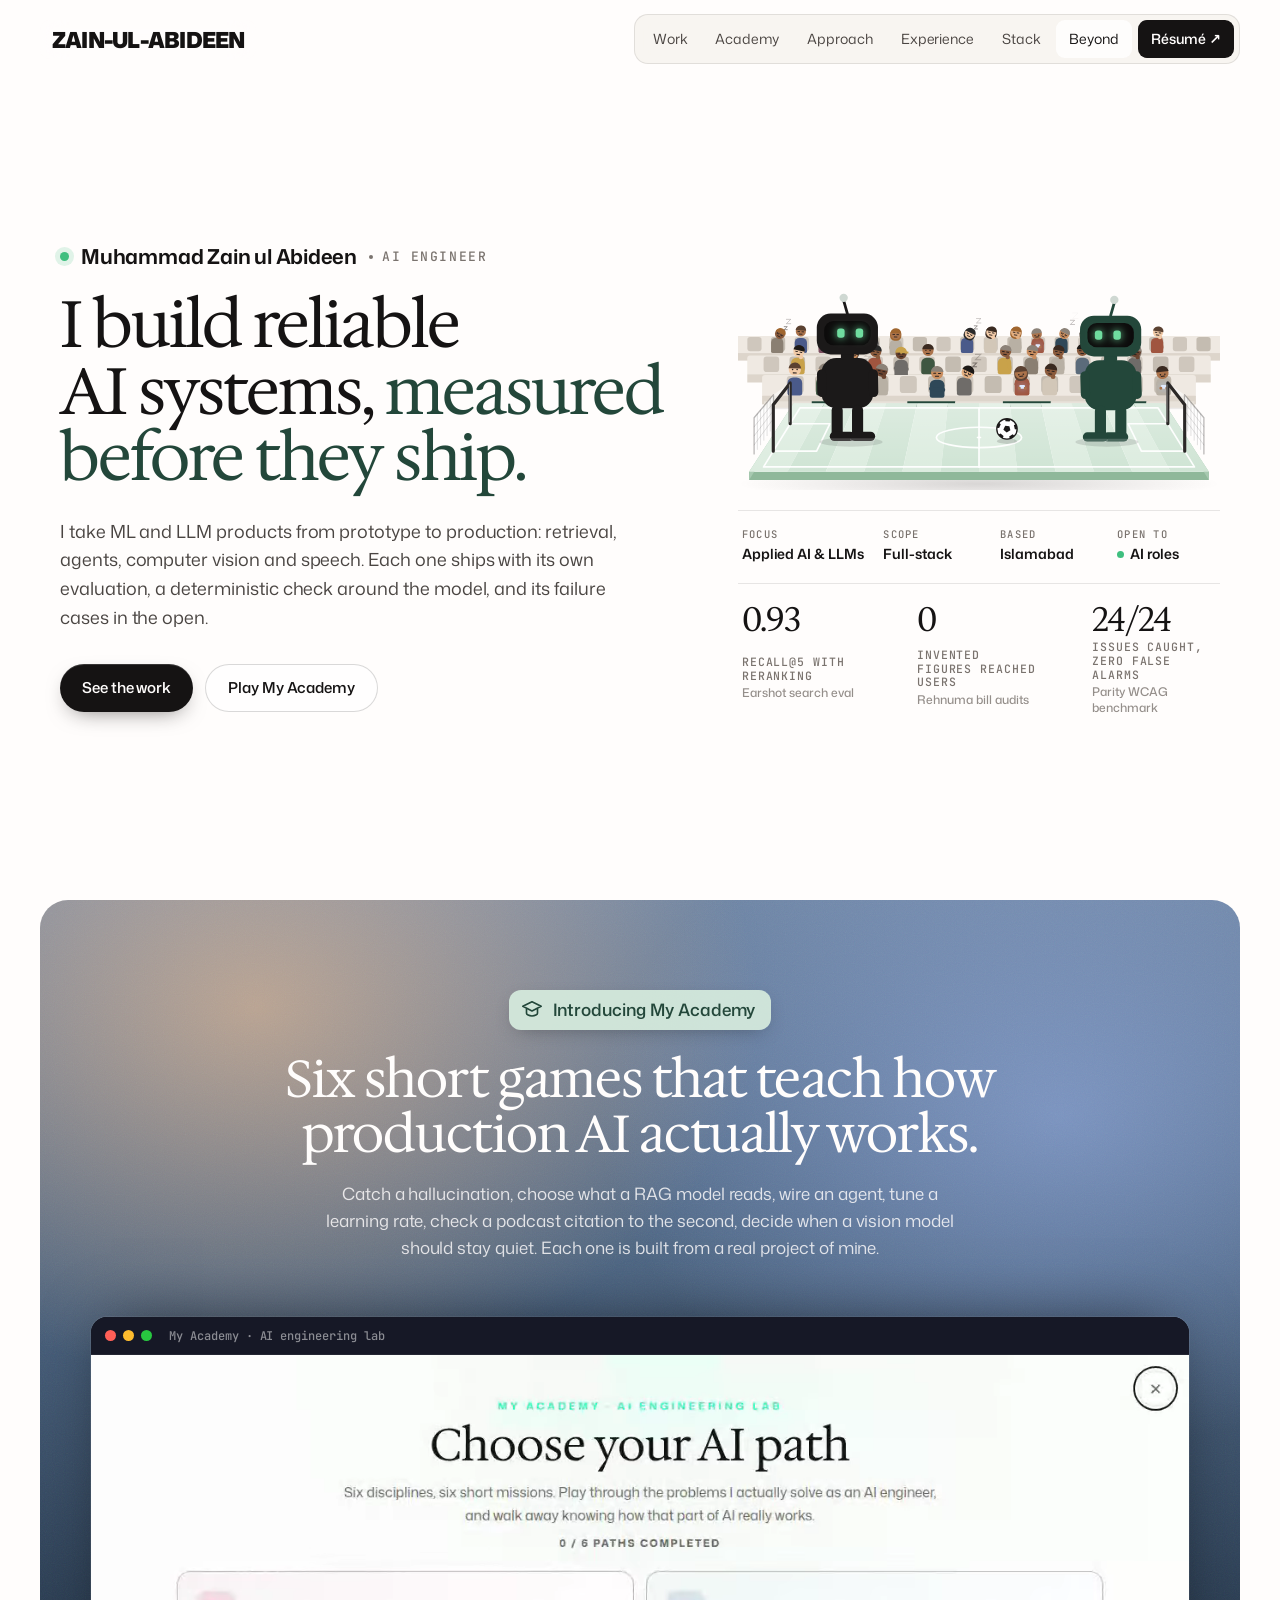
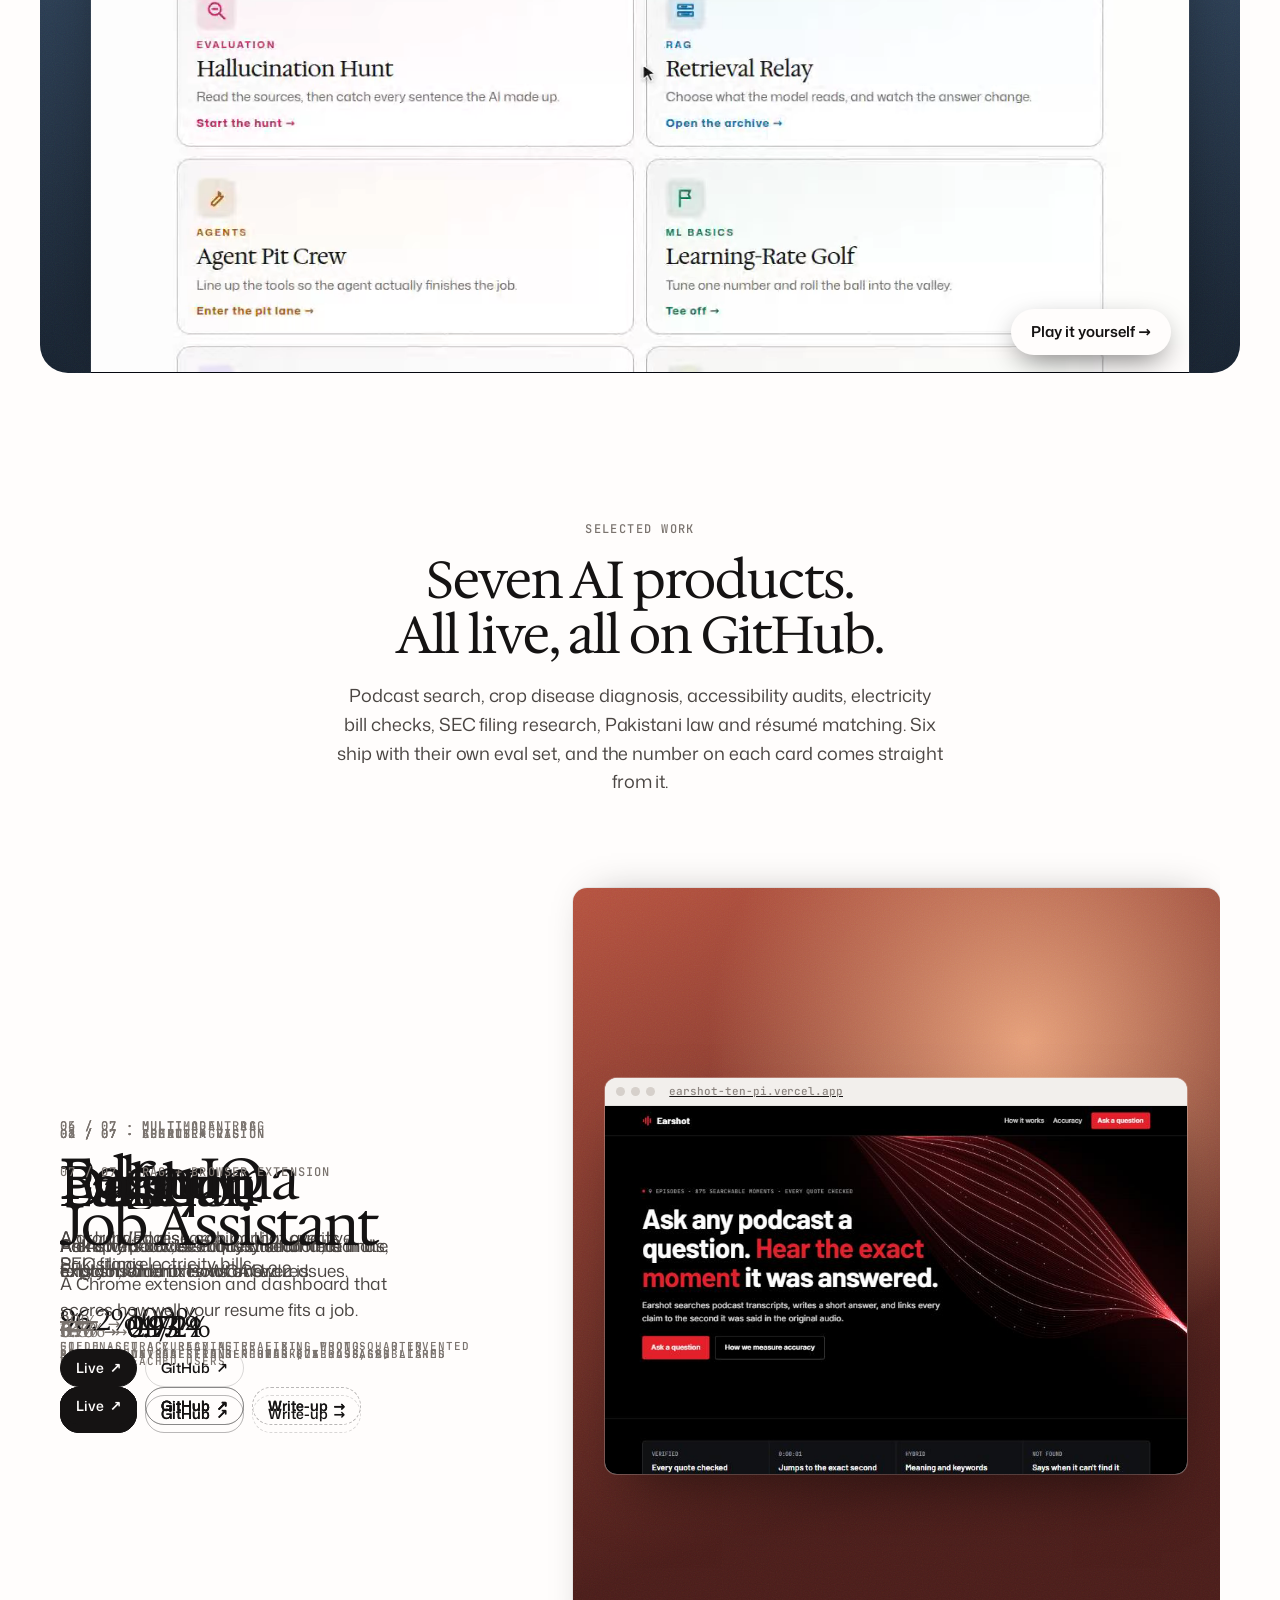
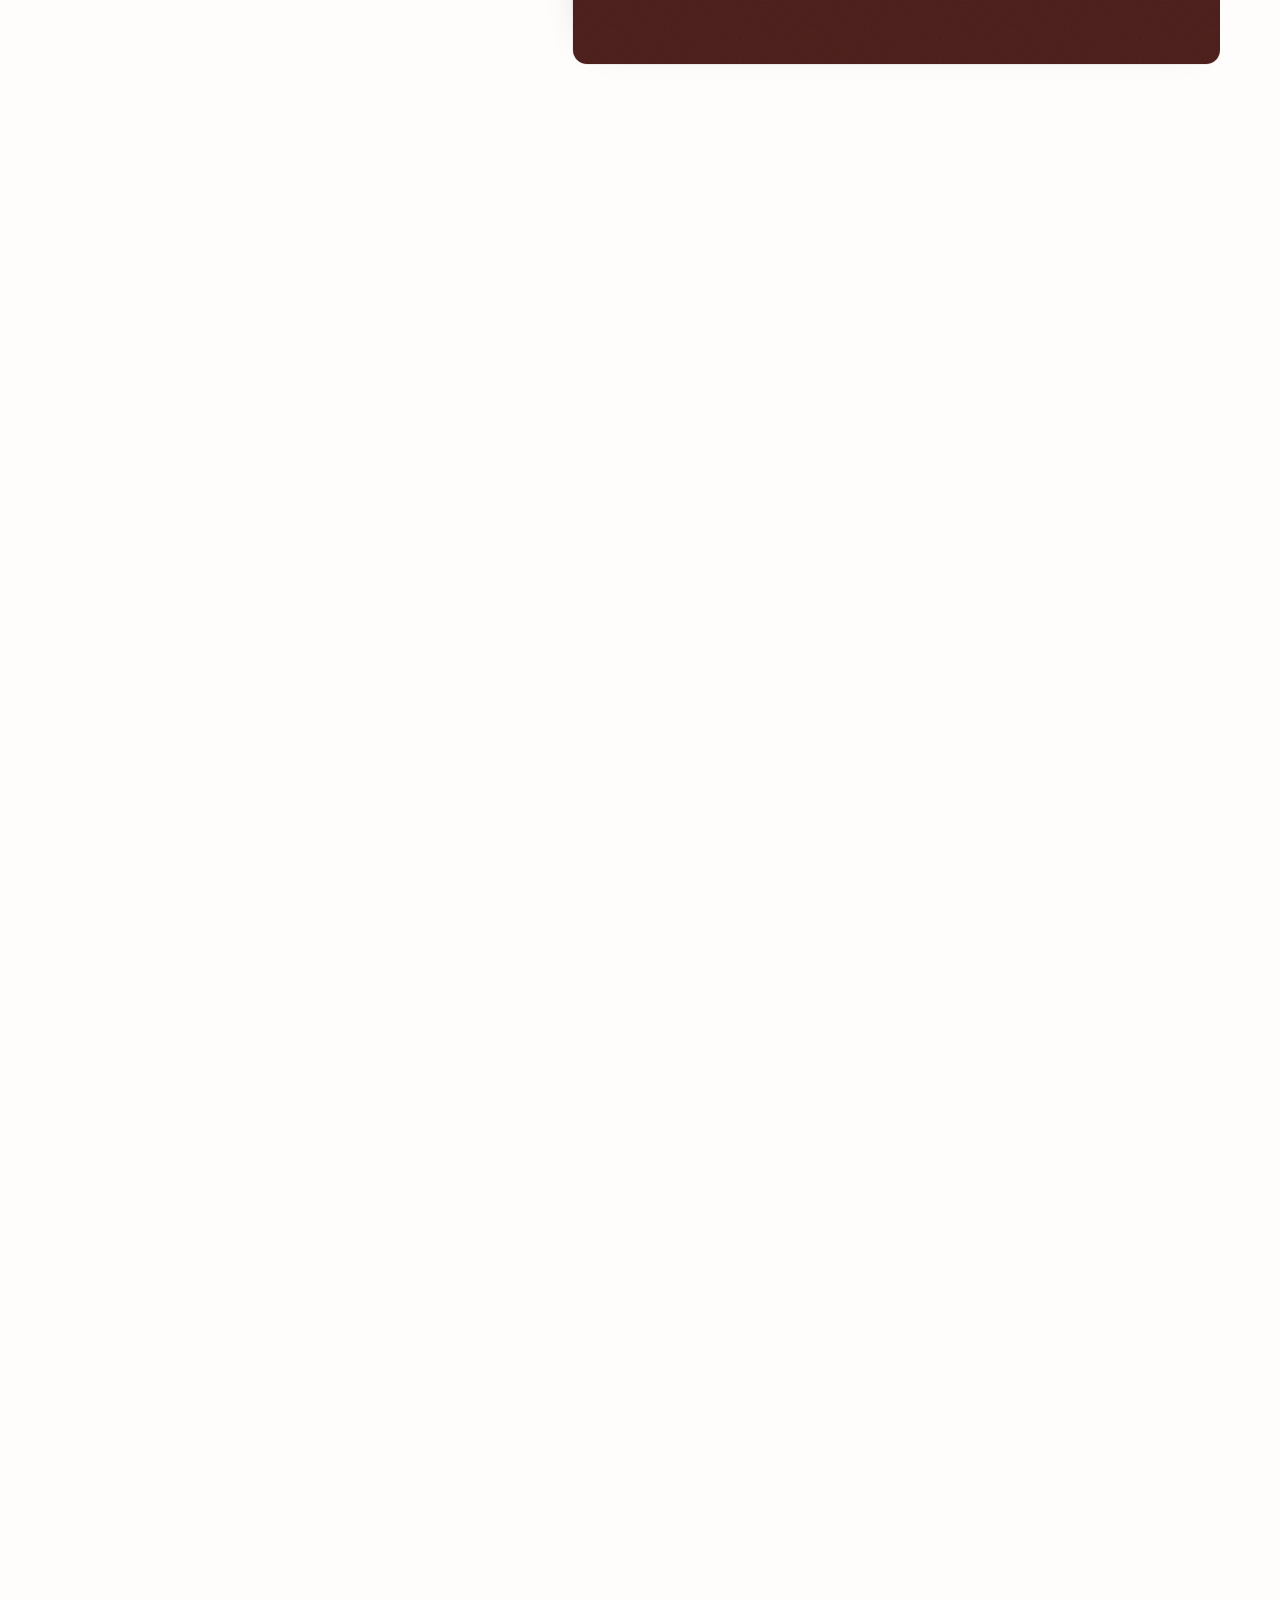
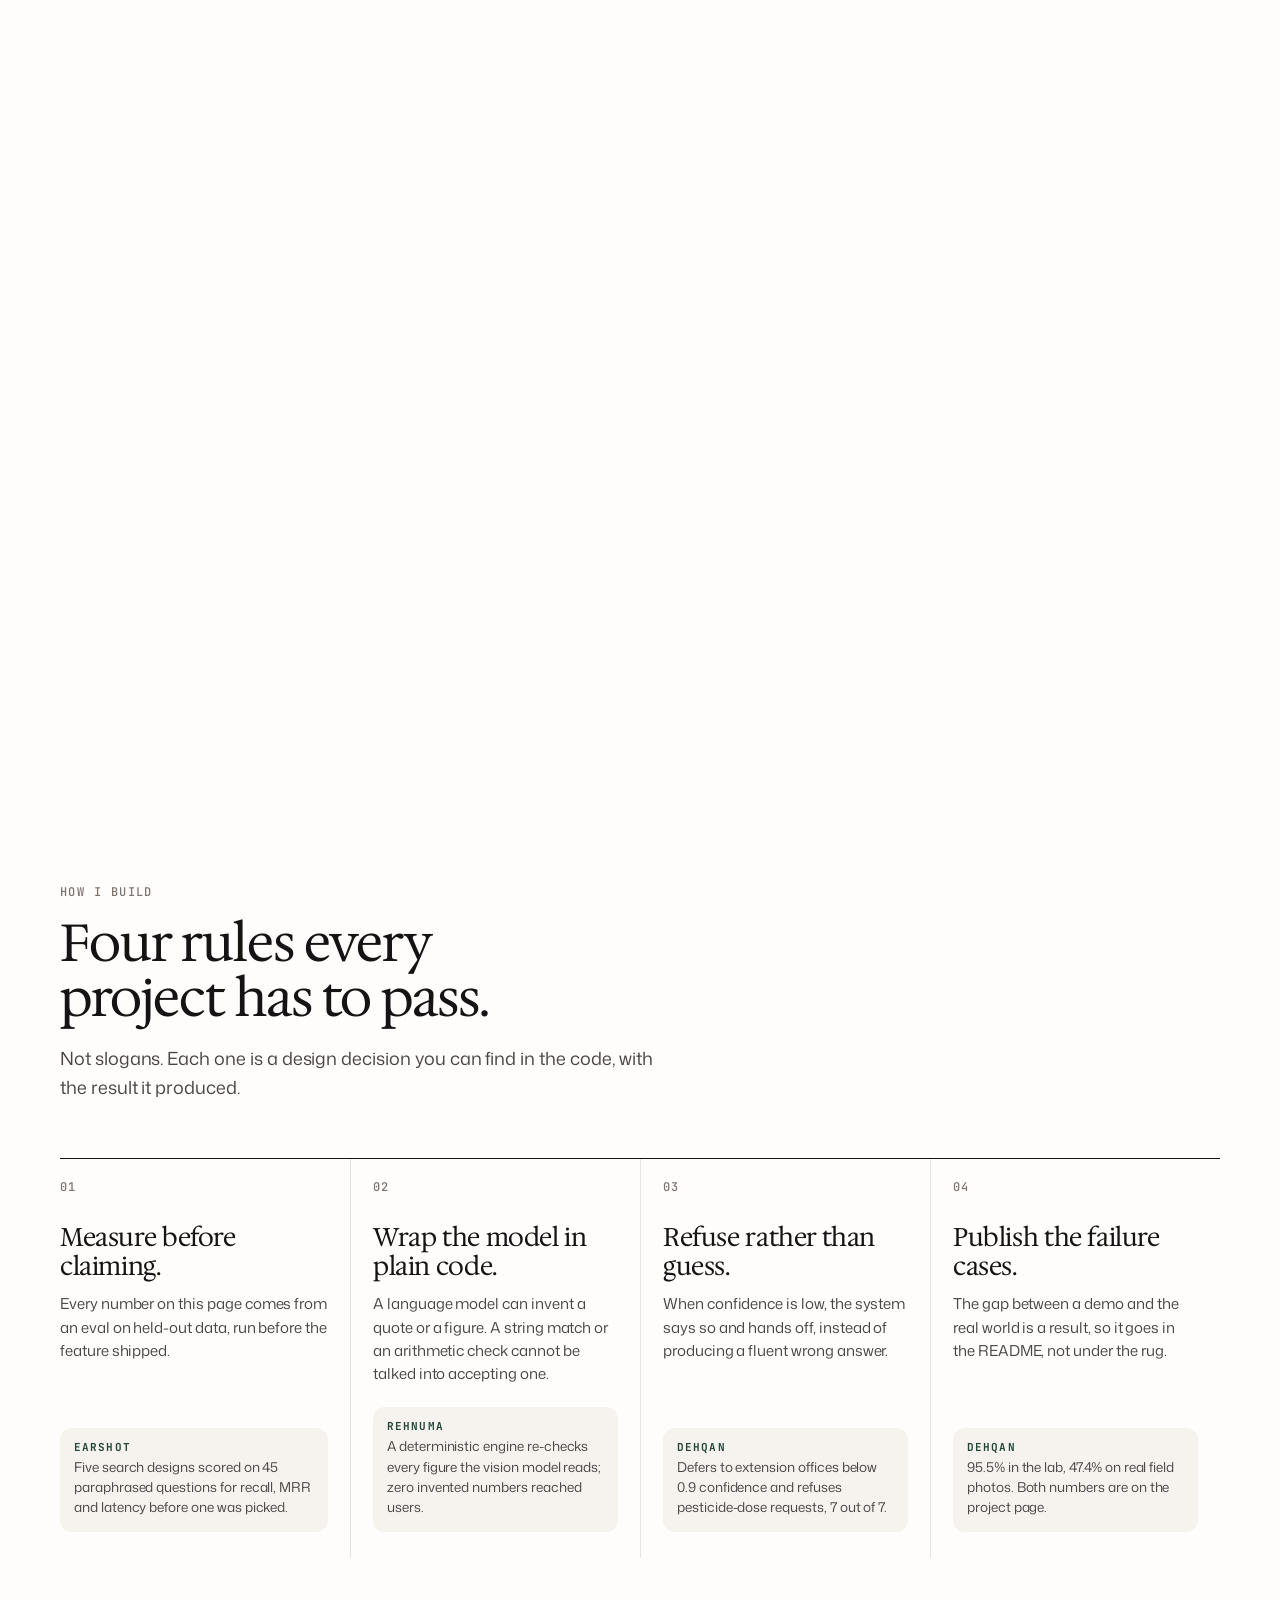
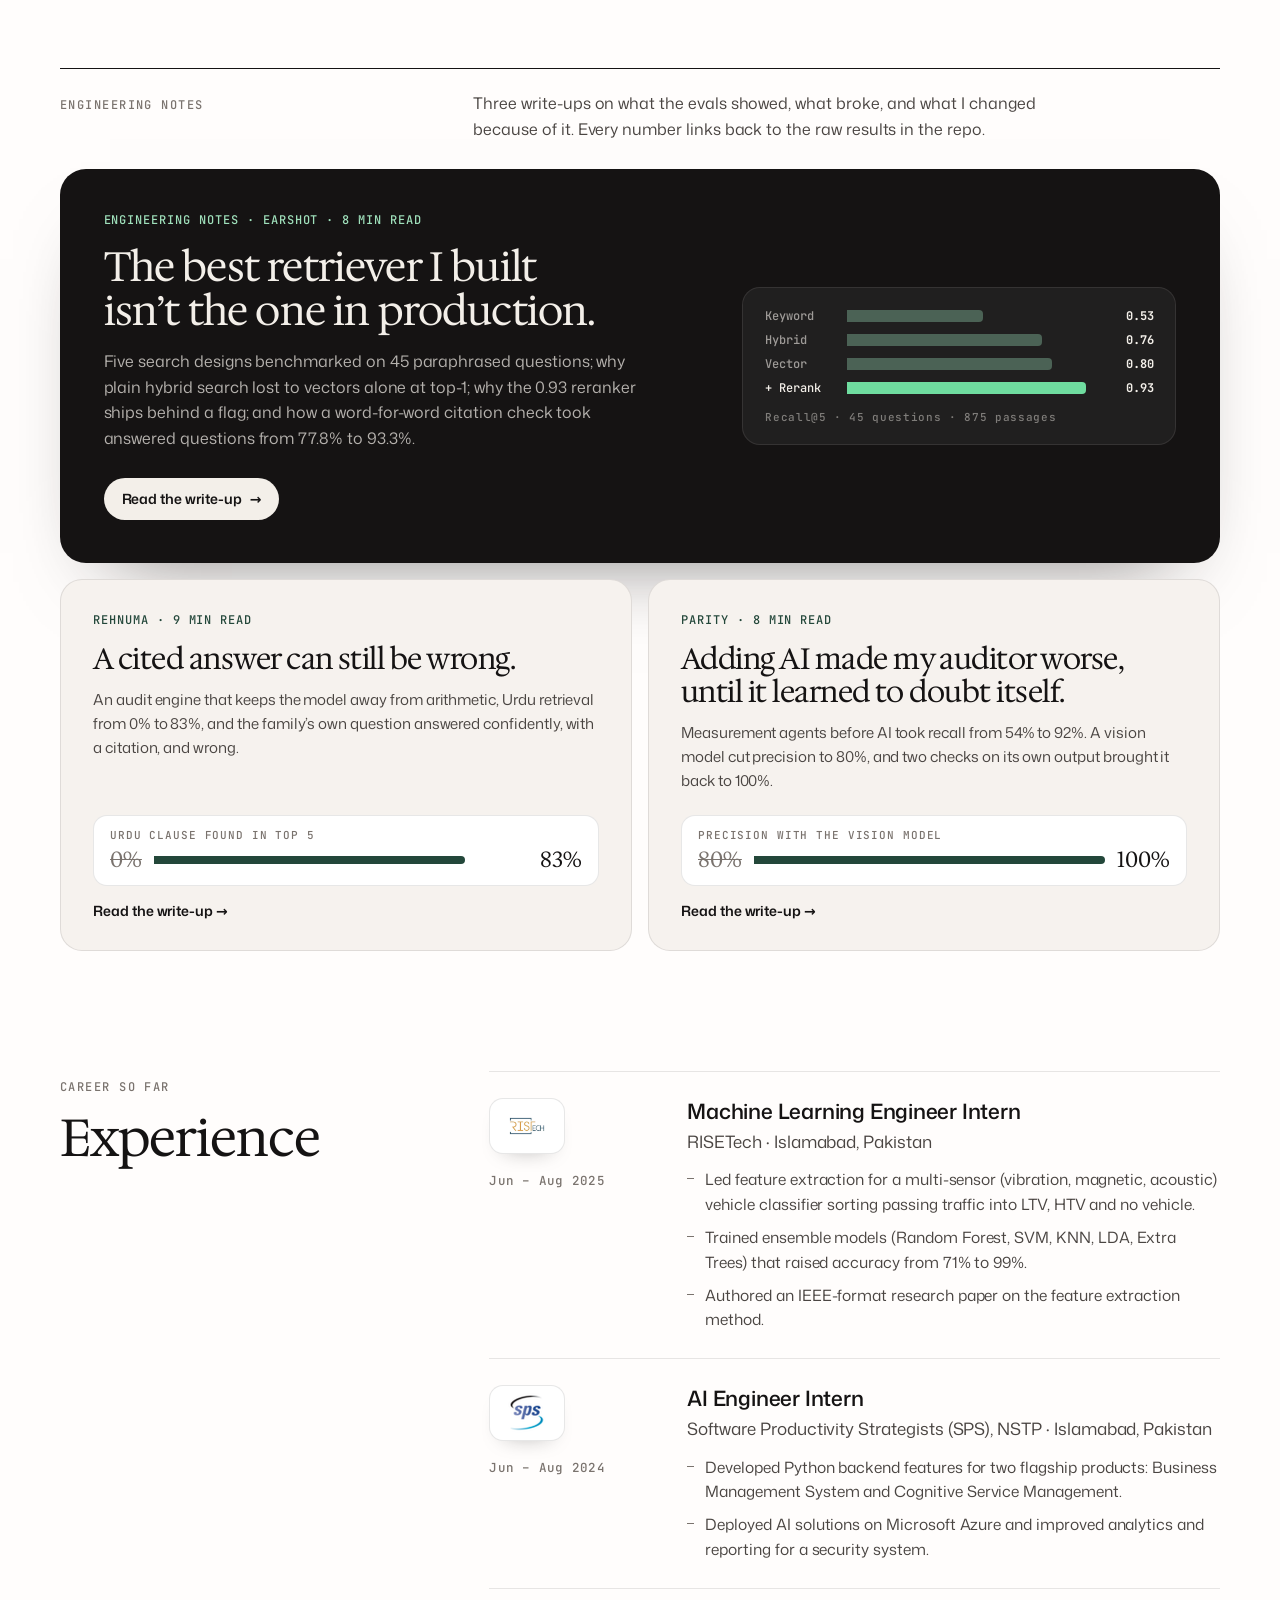
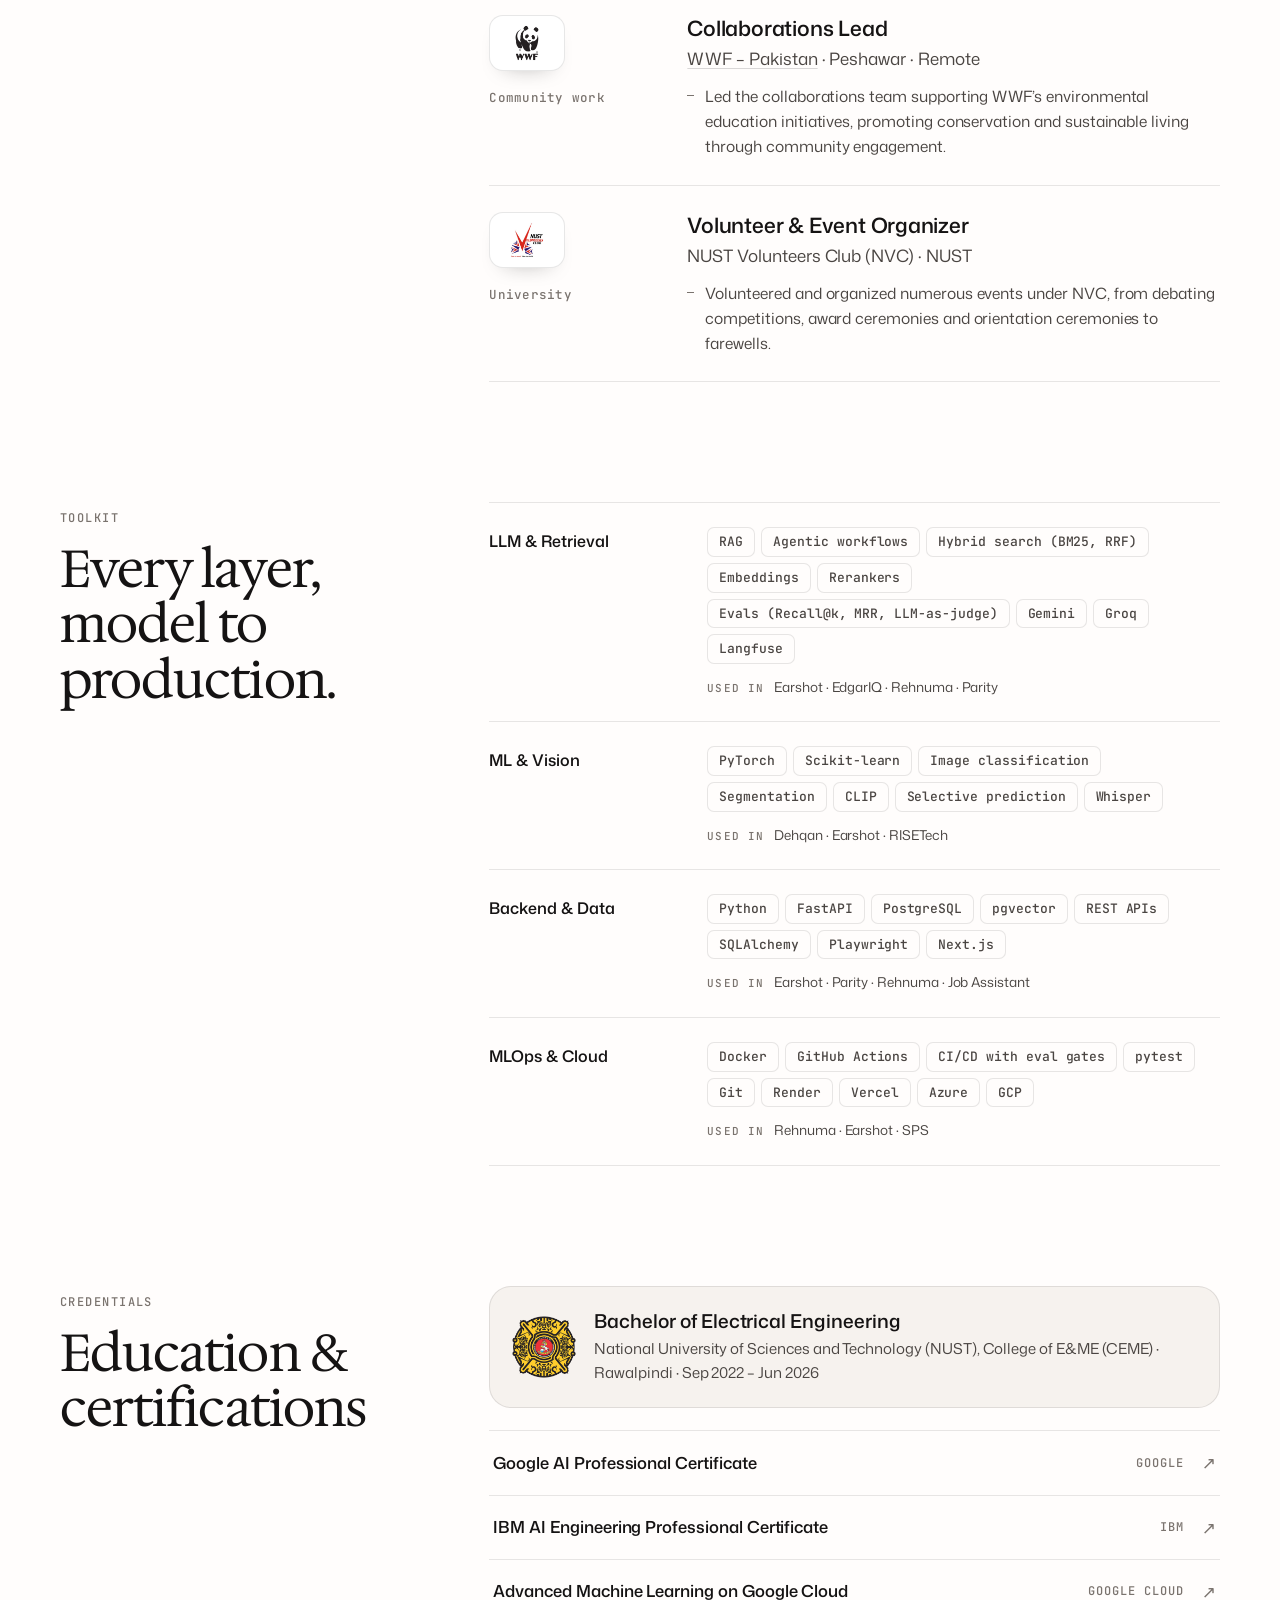
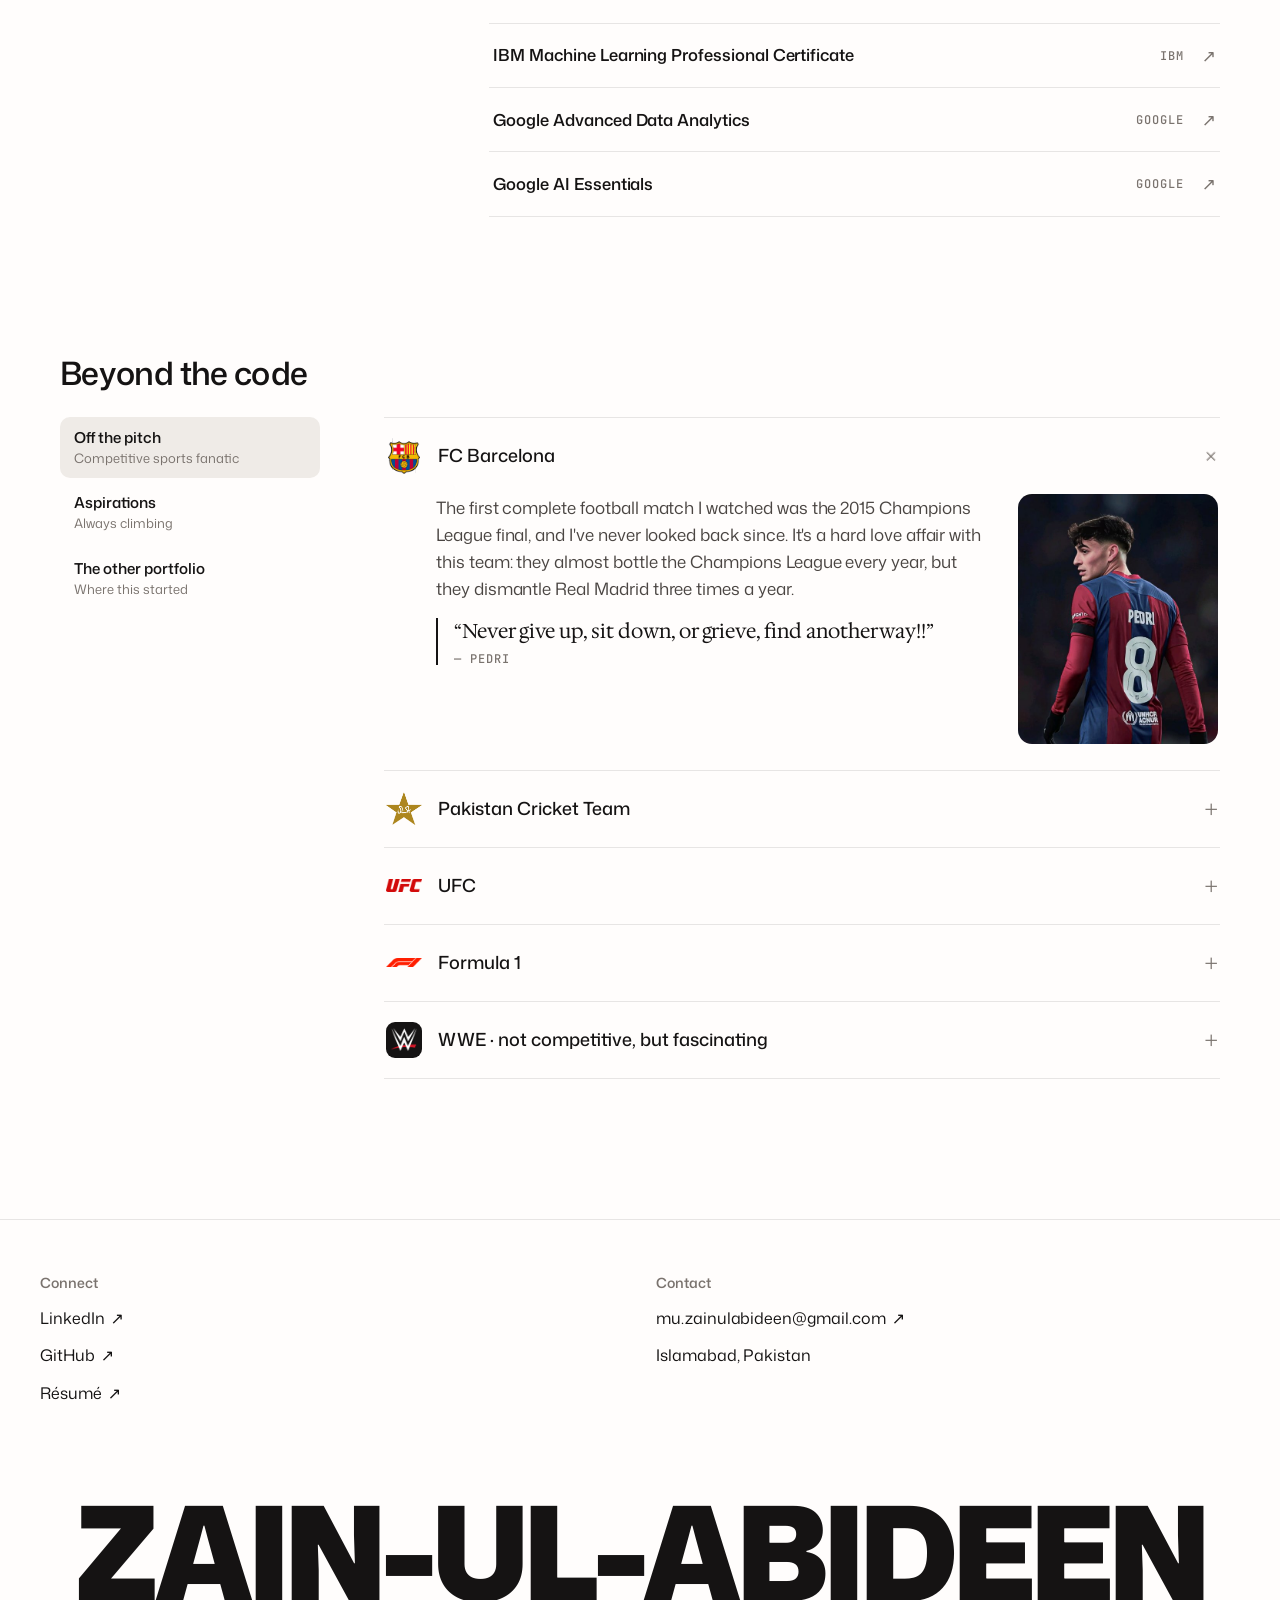
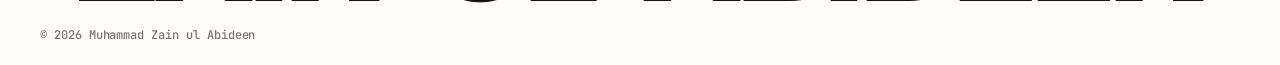
==== commit a8cfbe30: "Hero identity: name line, profile strip, wordmark hides at top" ====
--- a/index.html
+++ b/index.html
@@ -61,9 +61,9 @@
     <!-- ───────── hero ───────── -->
     <section class="hero">
       <div class="hero__copy">
-        <p class="eyebrow eyebrow--hero"><span class="dot"></span>AI Engineer</p>
+        <p class="hero__who" id="hero-who"><span class="dot" aria-hidden="true"></span><b>Muhammad Zain ul Abideen</b><span class="hero__role">AI Engineer</span></p>
         <h1 class="hero__h">I build reliable AI&nbsp;systems, <em>measured before they&nbsp;ship.</em></h1>
-        <p class="hero__sub">I’m Muhammad Zain ul Abideen, an AI engineer who takes ML and LLM products from prototype to production: retrieval, agents, computer vision and speech. Each one ships with its own evaluation, a deterministic check around the model, and its failure cases in the open.</p>
+        <p class="hero__sub">I take ML and LLM products from prototype to production: retrieval, agents, computer vision and speech. Each one ships with its own evaluation, a deterministic check around the model, and its failure cases in the open.</p>
         <div class="hero__ctas">
           <a class="btn btn--dark" href="#work">See the work</a>
           <a class="btn btn--ghost" href="#academy">Play My Academy</a>
@@ -77,6 +77,12 @@
           <canvas id="pitch" aria-hidden="true"></canvas>
         </div>
       </figure>
+        <dl class="hero__profile">
+          <div><dt>Focus</dt><dd>Applied AI &amp; LLMs</dd></div>
+          <div><dt>Scope</dt><dd>Full-stack</dd></div>
+          <div><dt>Based</dt><dd>Islamabad</dd></div>
+          <div><dt>Open to</dt><dd><i aria-hidden="true"></i>AI roles</dd></div>
+        </dl>
         <ul class="hero__stats">
           <li><b>0.93</b><span>Recall@5 with reranking<em>Earshot search eval</em></span></li>
           <li><b>0</b><span>Invented figures reached users<em>Rehnuma bill audits</em></span></li>
--- a/css/site.css
+++ b/css/site.css
@@ -595,3 +595,24 @@
   .pin__tag { font-size: 17px; }
   .pin__stage { padding-top: 92px; gap: 30px; }
 }
+
+/* hero identity: name line above the headline */
+.hero__who { display: flex; flex-wrap: wrap; align-items: center; gap: 6px 12px; margin: 0 0 22px; }
+.hero__who .dot { width: 9px; height: 9px; border-radius: 50%; background: #3fbf7f; box-shadow: 0 0 0 5px rgba(63, 191, 127, .16); }
+.hero__who b { font: 650 clamp(18px, 1.6vw, 22px)/1.2 var(--sans); letter-spacing: -.01em; color: var(--ink); }
+.hero__role { position: relative; padding-left: 13px; font: 500 13px/1 var(--mono); letter-spacing: .12em; text-transform: uppercase; color: var(--ink-3); }
+.hero__role::before { content: ""; position: absolute; left: 0; top: 50%; width: 4px; height: 4px; margin-top: -2px; border-radius: 50%; background: var(--ink-3); }
+
+/* hero profile strip: who, at a glance (under the bots, above the stats) */
+.hero__profile { margin: 0; display: grid; grid-template-columns: 1.25fr 1fr 1fr 1fr; gap: 14px 18px; padding: 18px 4px 0; border-top: 1px solid var(--line); }
+.hero__profile div { display: grid; gap: 5px; align-content: start; }
+.hero__profile dt { font: 500 10.5px/1 var(--mono); letter-spacing: .12em; text-transform: uppercase; color: var(--ink-3); }
+.hero__profile dd { margin: 0; font: 600 14px/1.3 var(--sans); color: var(--ink); white-space: nowrap; }
+.hero__profile dd i { display: inline-block; width: 7px; height: 7px; margin-right: 6px; border-radius: 50%; background: #3fbf7f; vertical-align: 1px; animation: rec 2s ease-in-out infinite; }
+.hero__side { gap: 20px; }
+.hero__side .hero__stats { padding-top: 18px; }
+@media (max-width: 560px) { .hero__profile { grid-template-columns: repeat(2, minmax(0, 1fr)); } }
+
+/* top-left wordmark hides while the hero name is on screen, then returns */
+.nav__logo { transition: opacity .35s var(--ease), transform .35s var(--ease); }
+.nav.is-name-visible .nav__logo { opacity: 0; transform: translateY(-6px); pointer-events: none; }
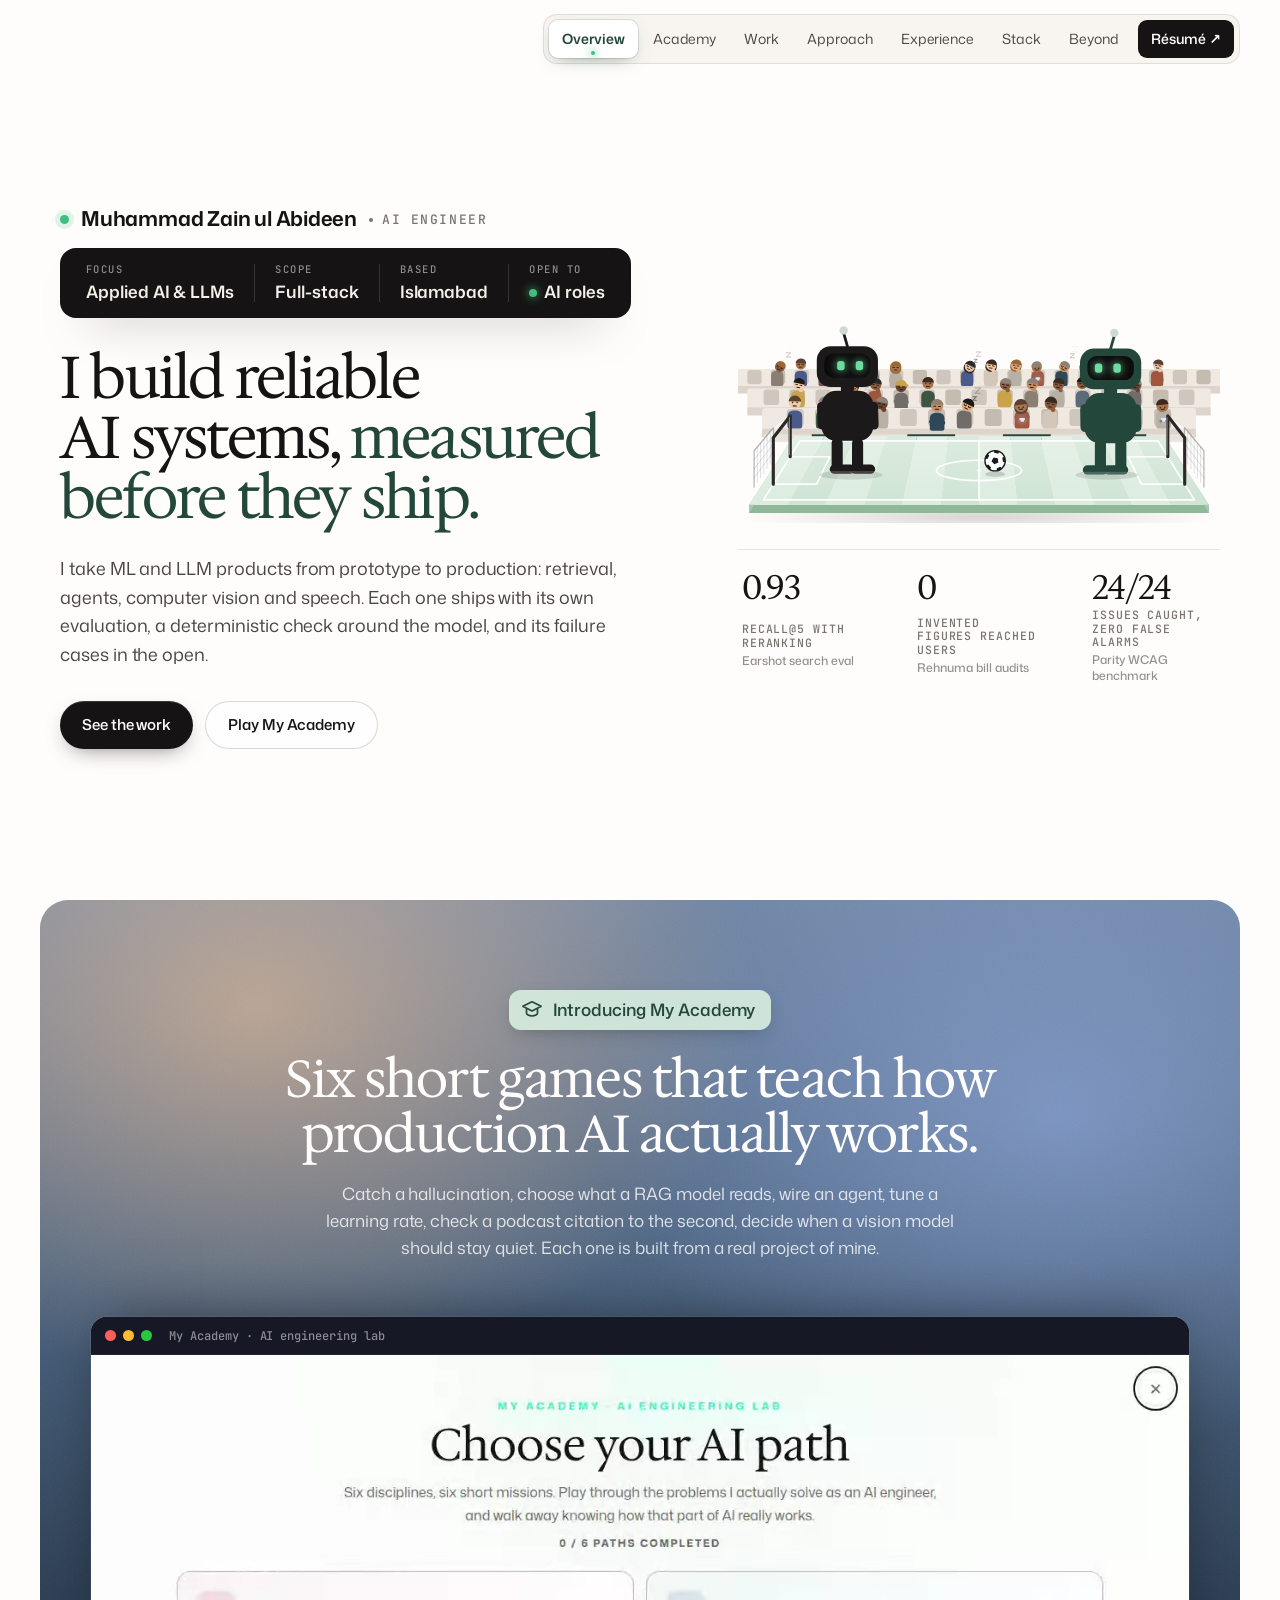
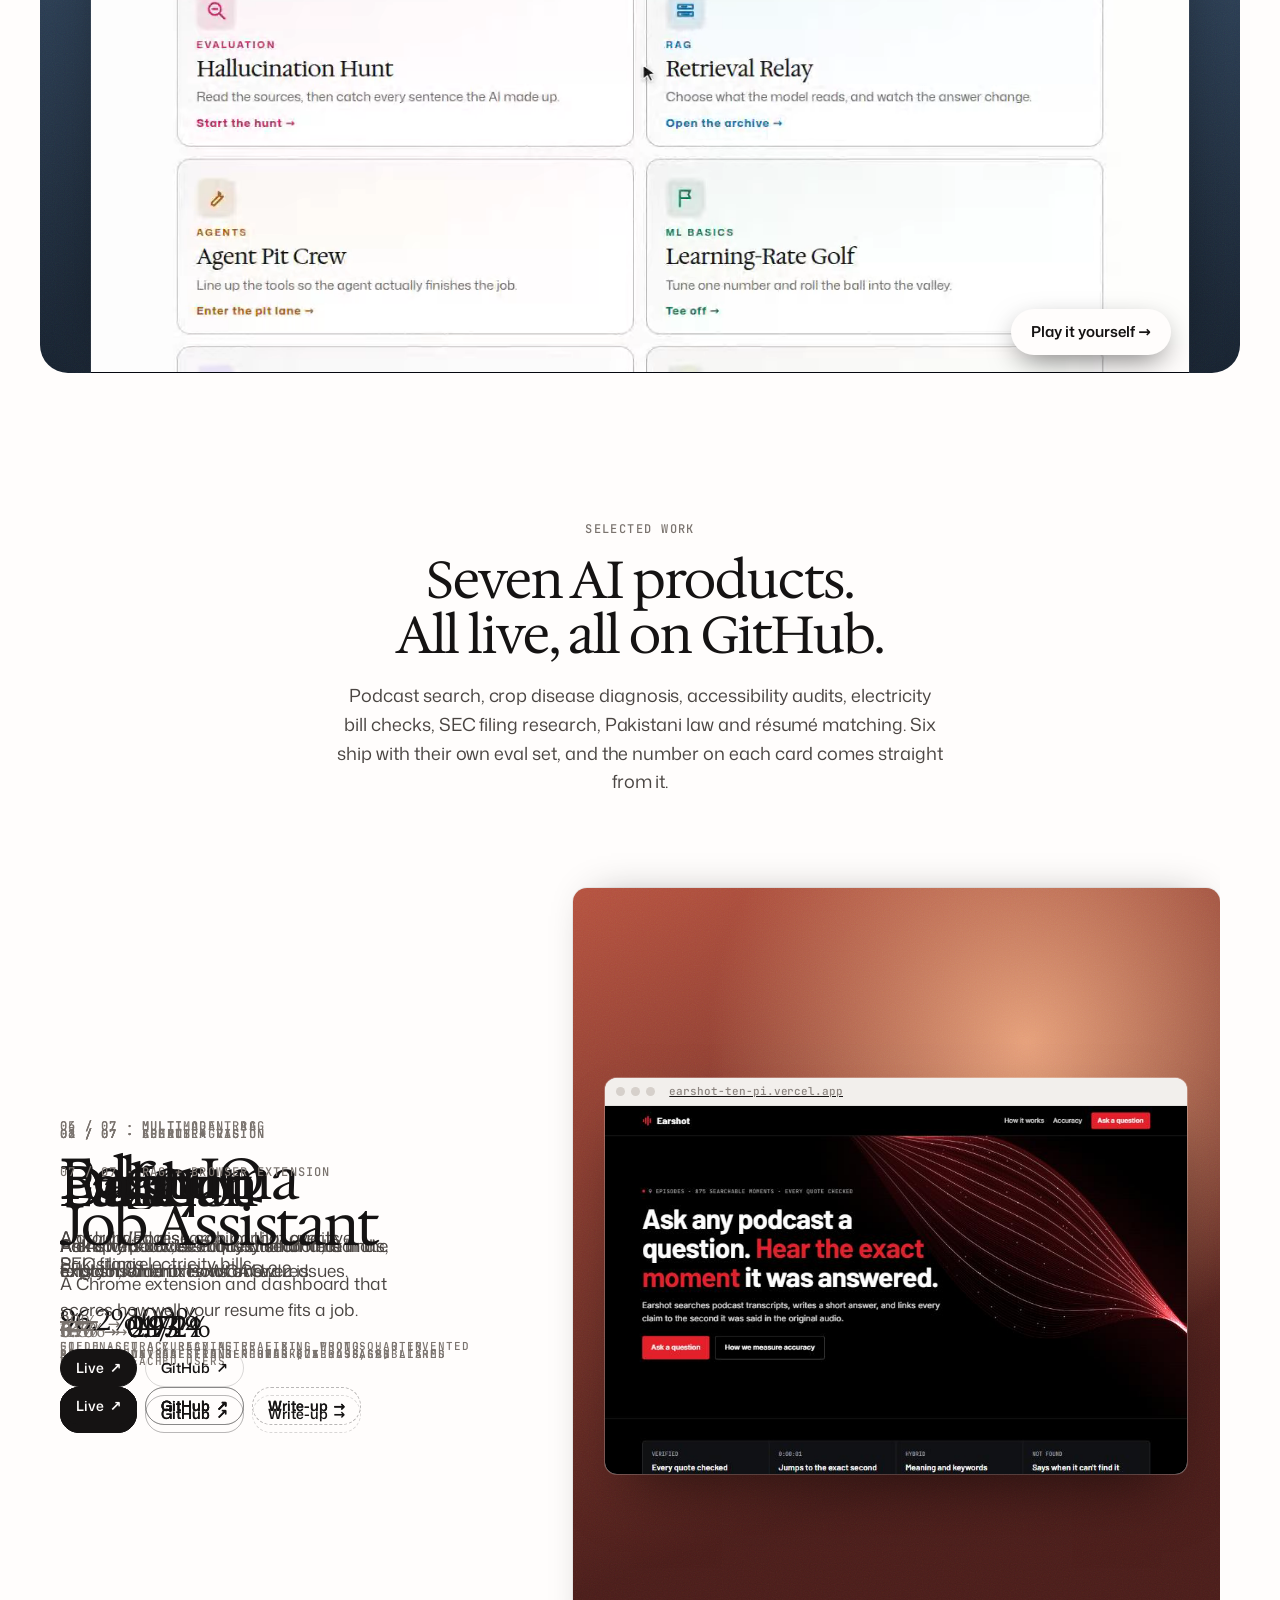
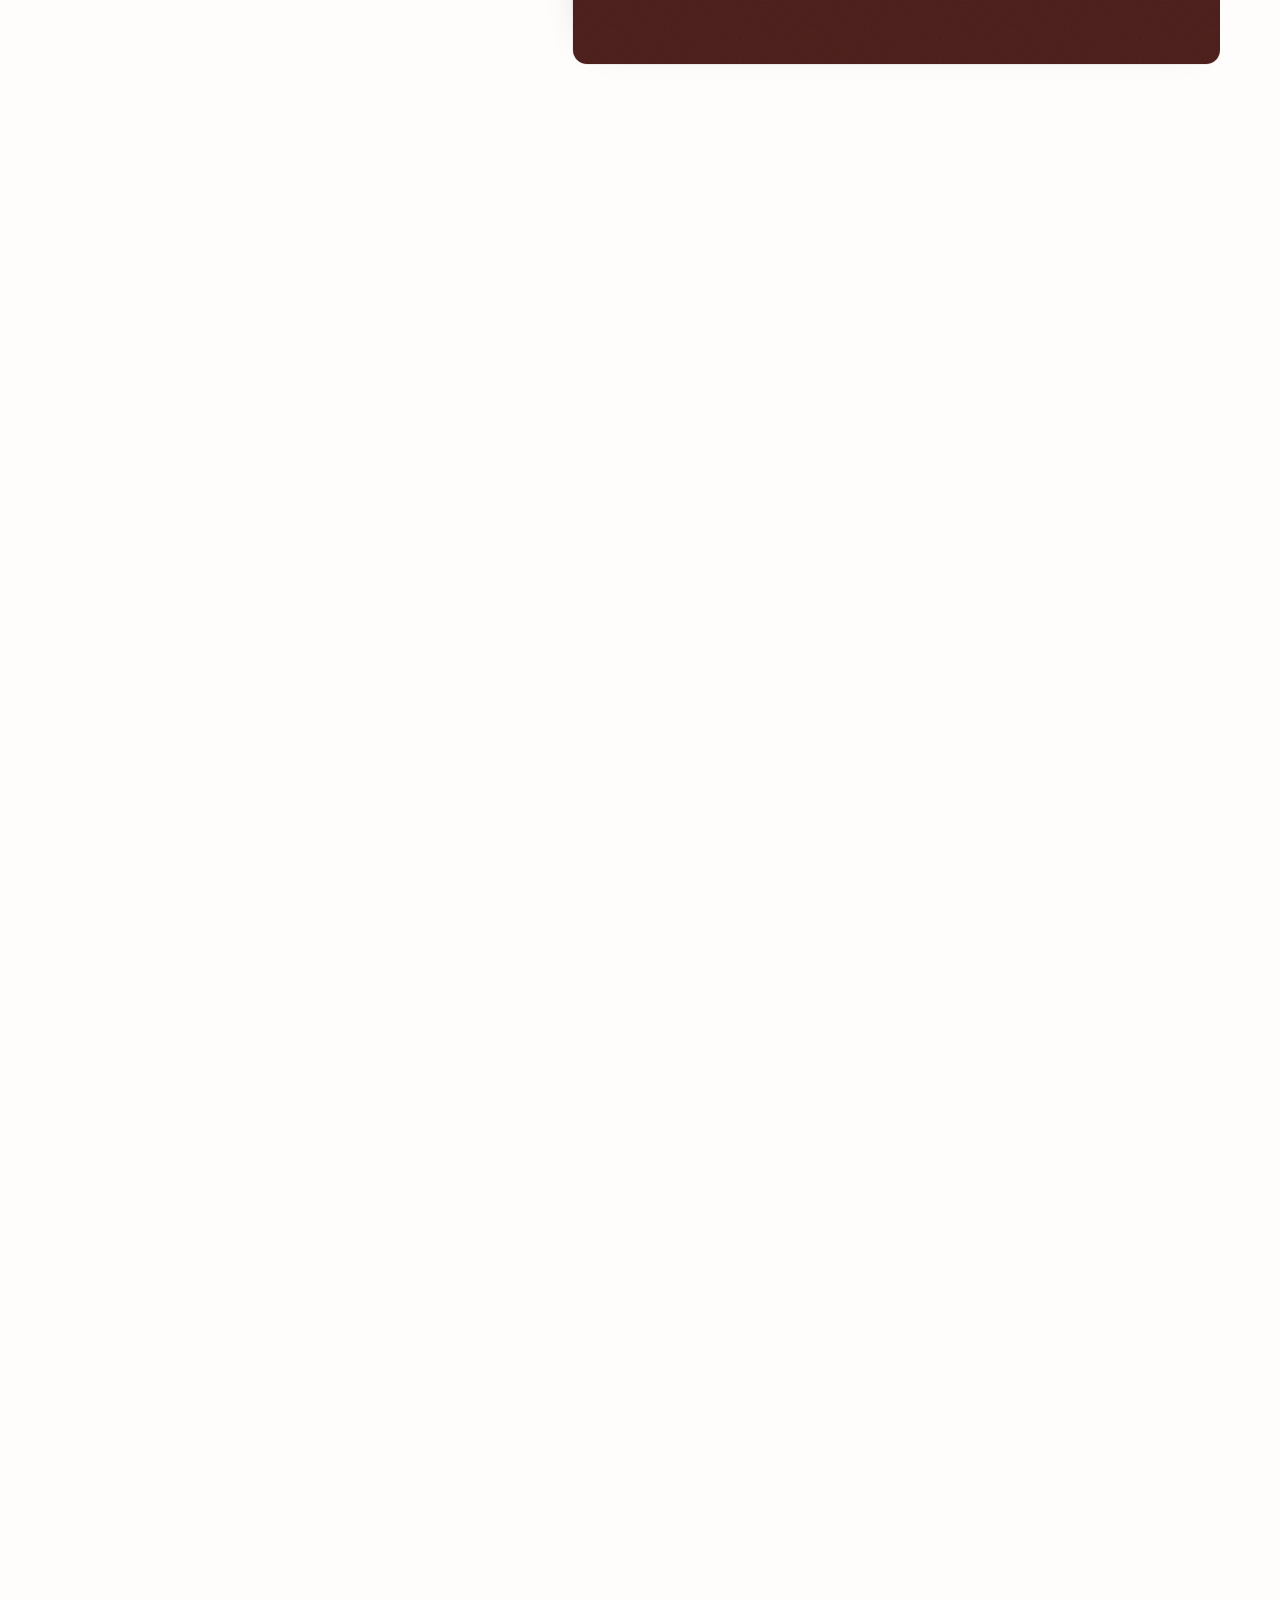
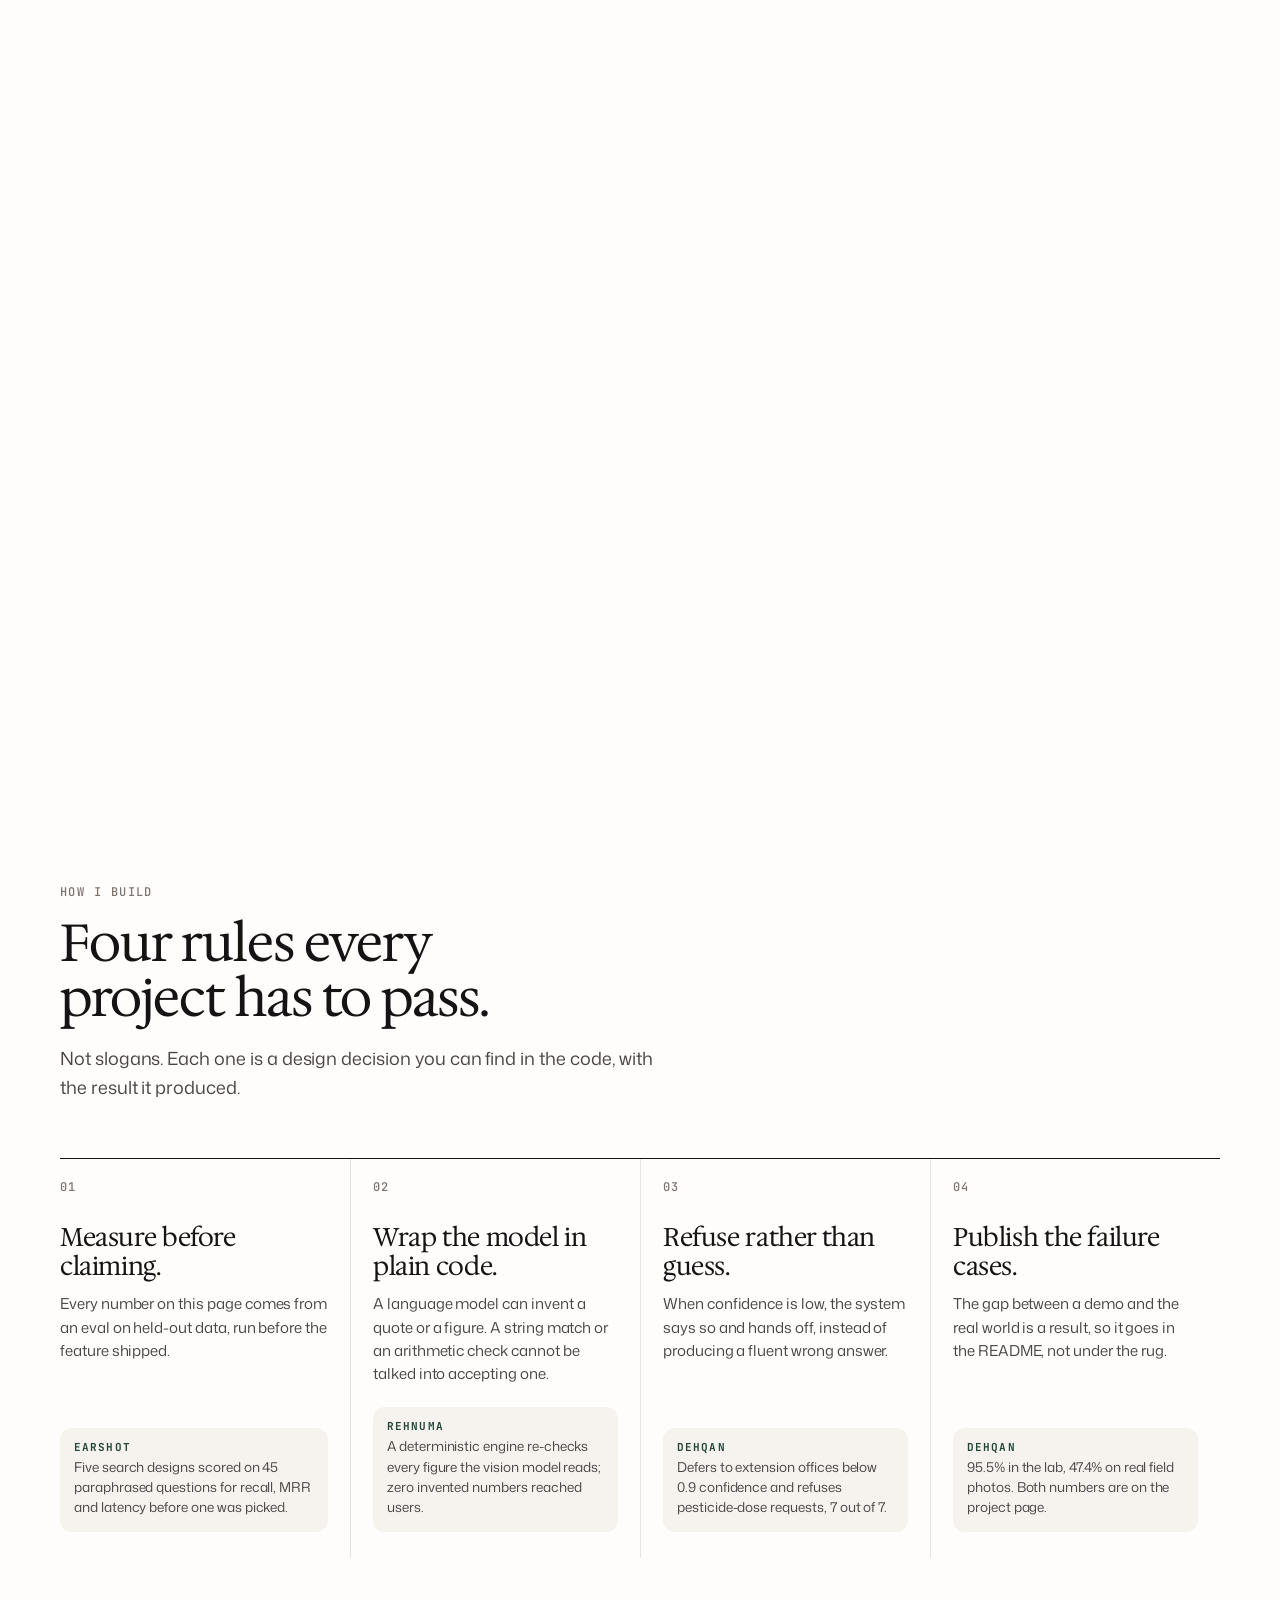
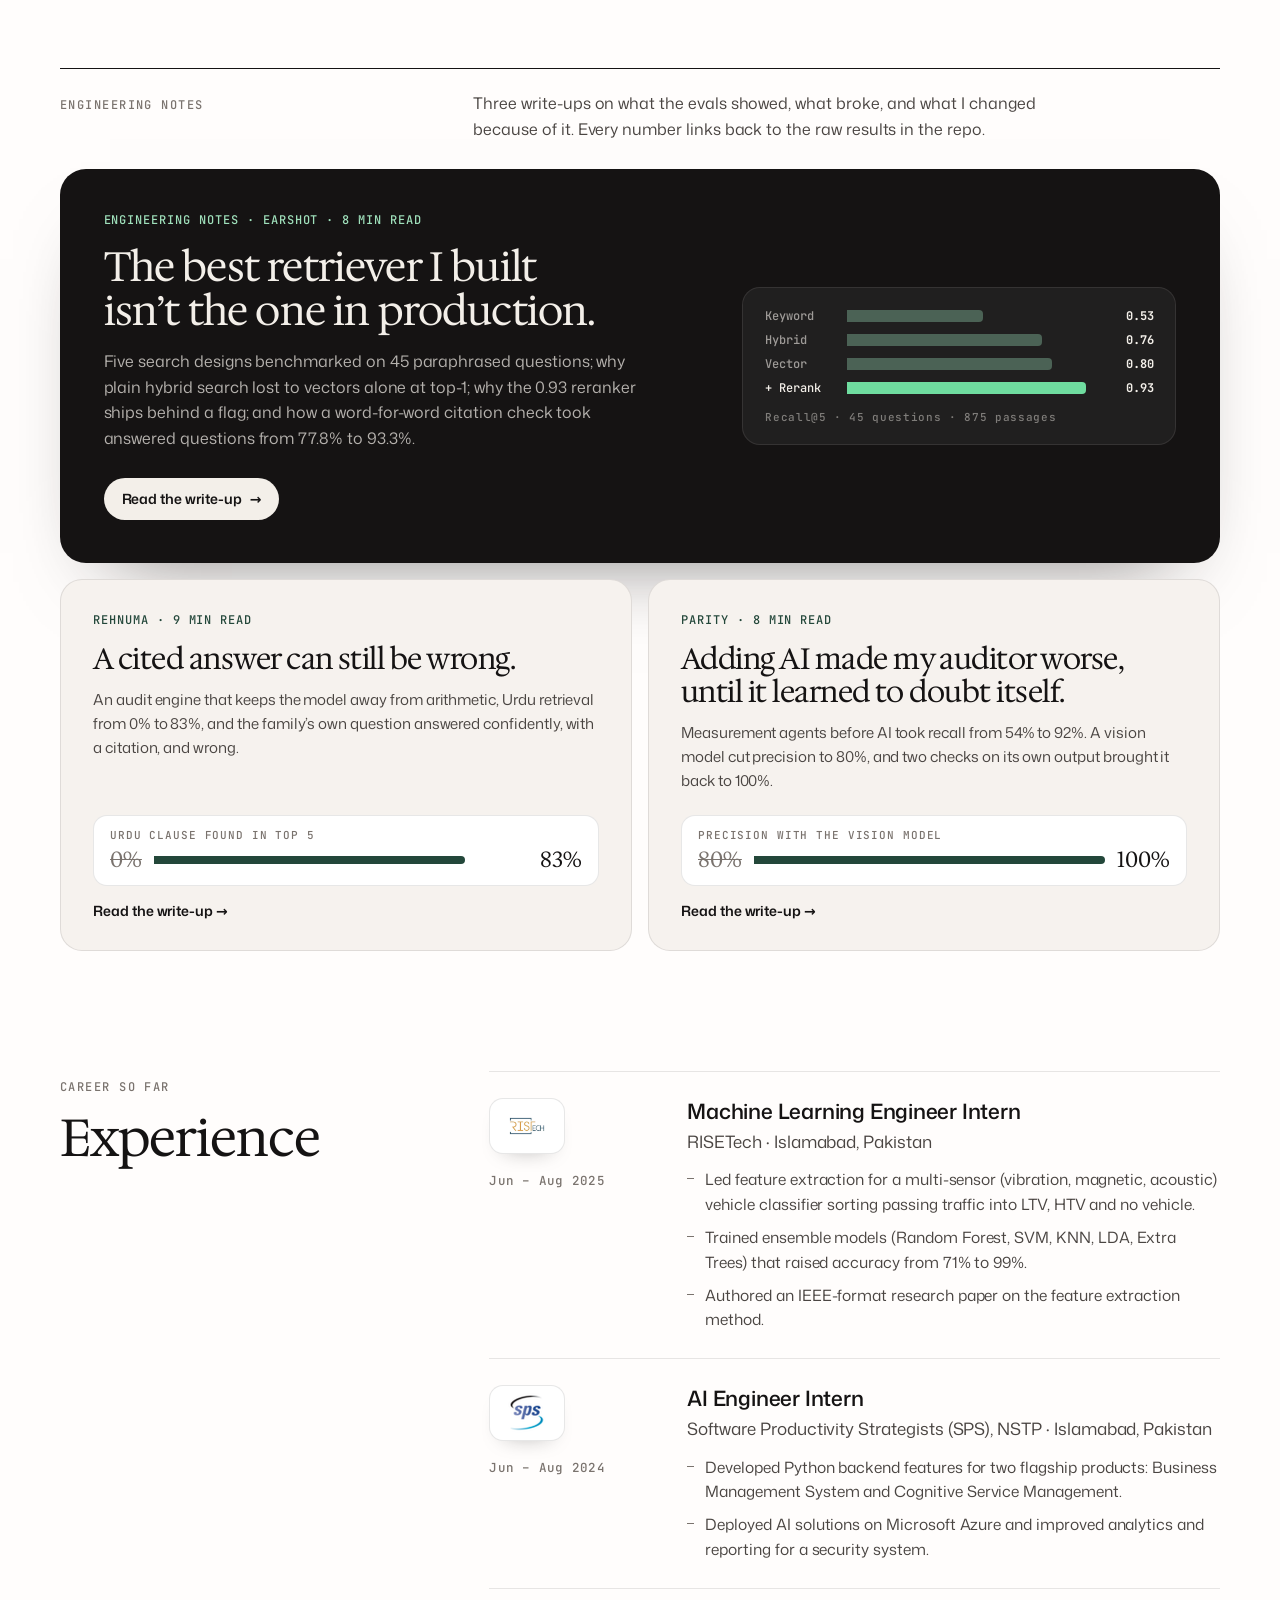
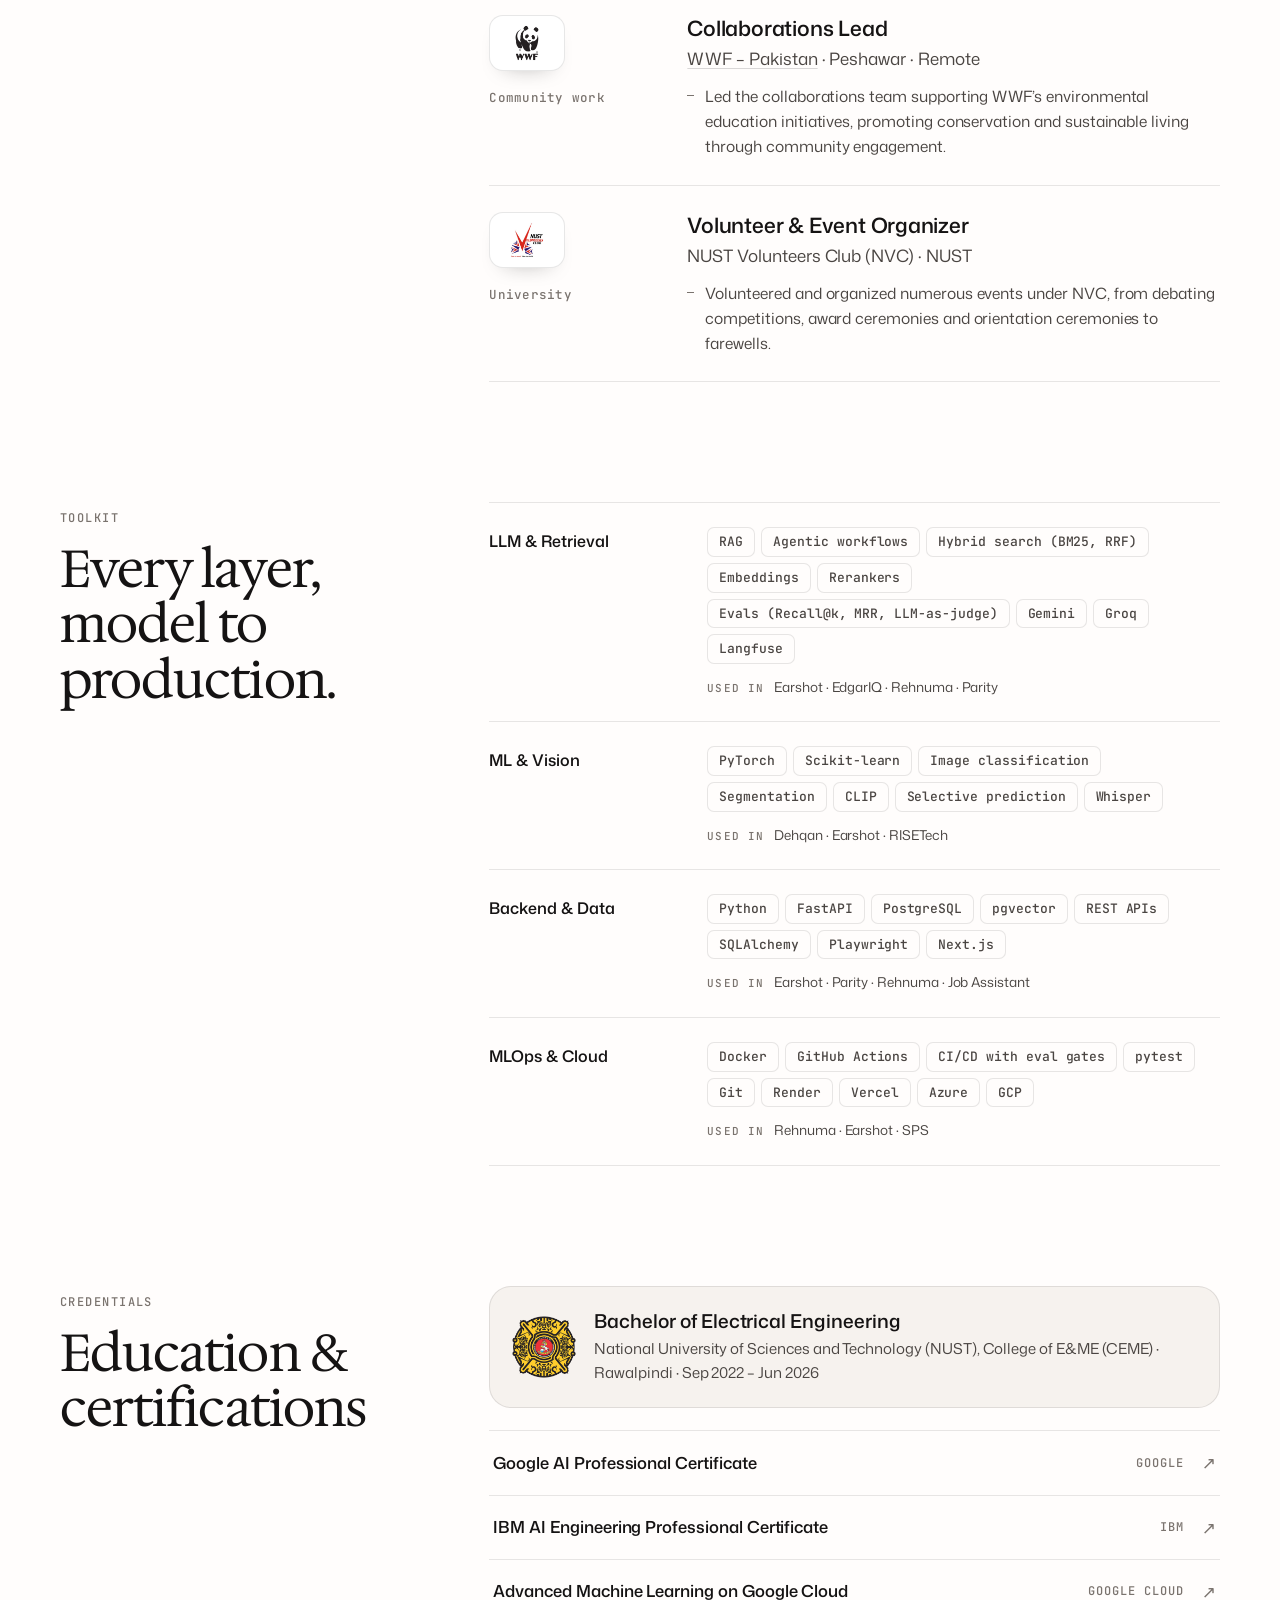
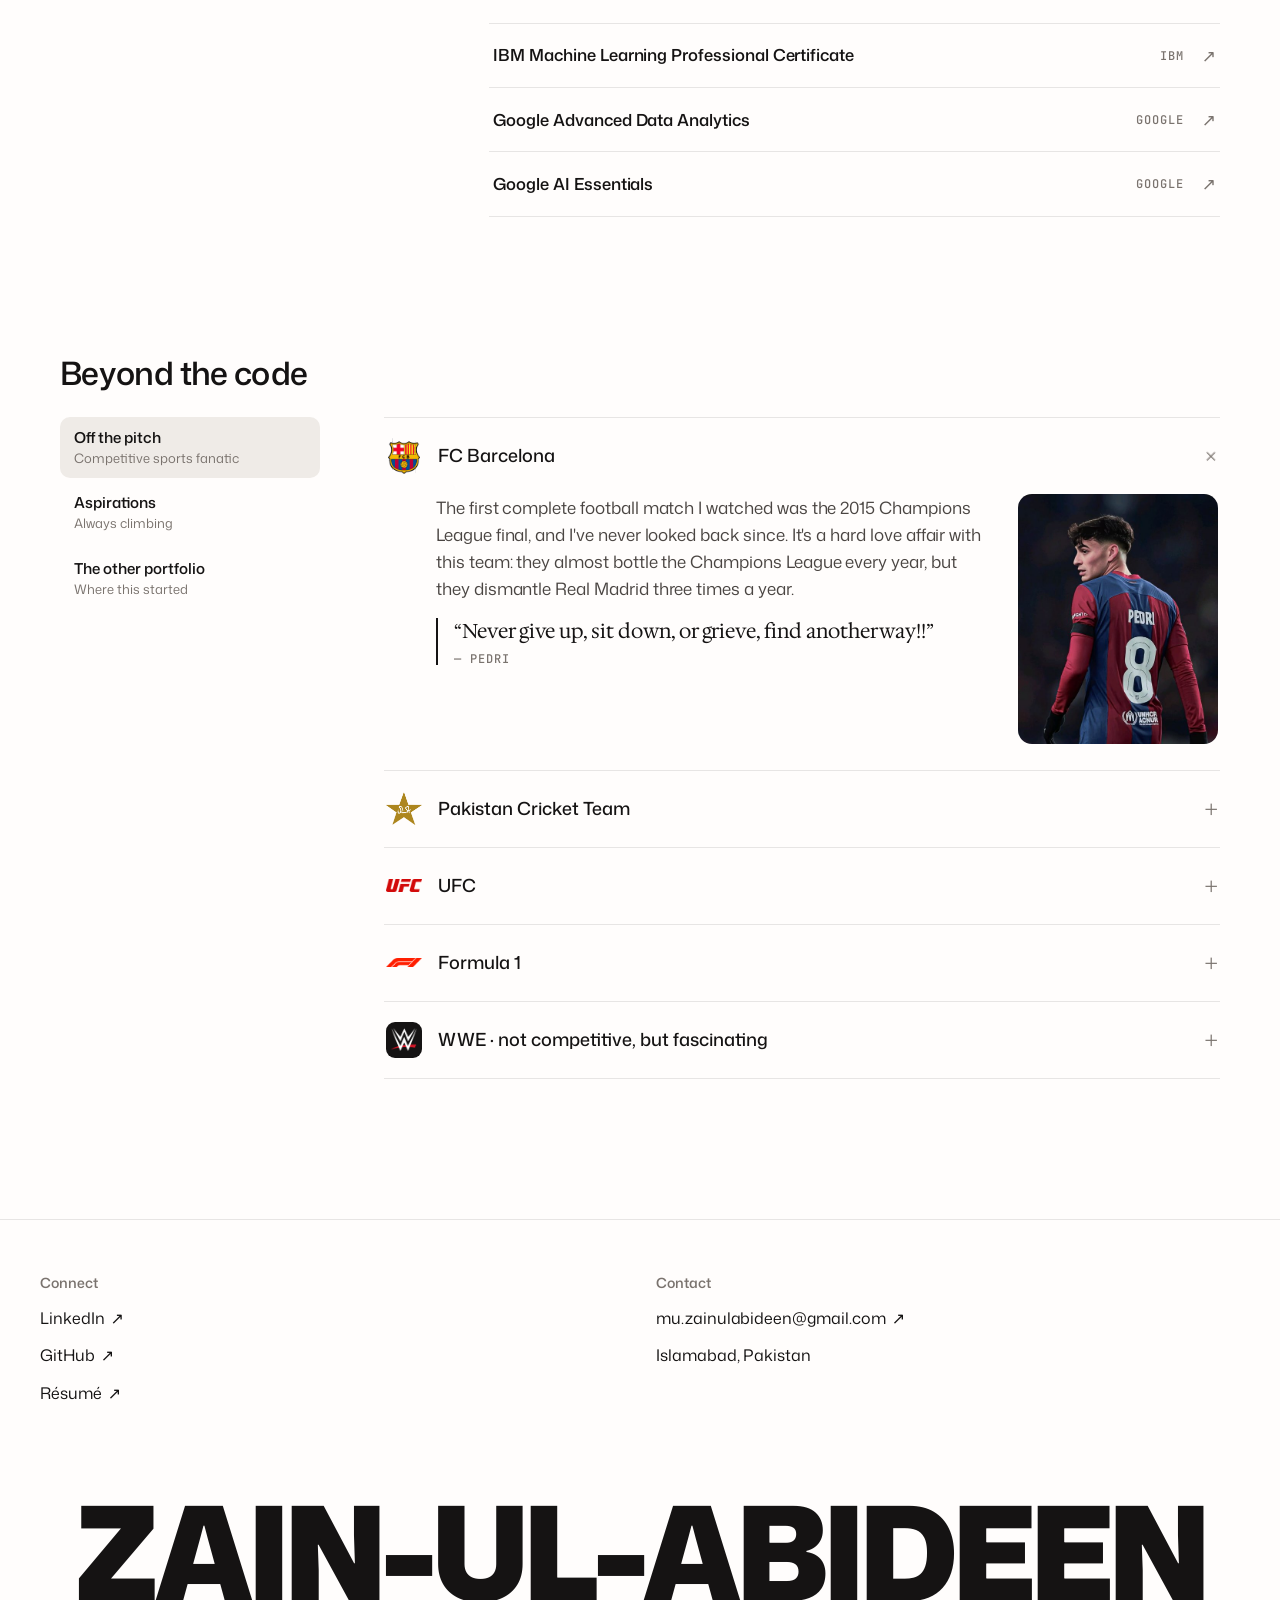
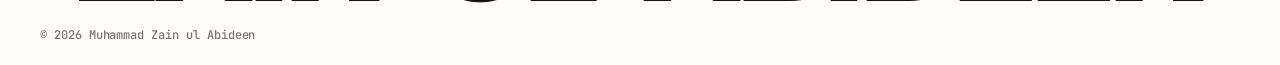
==== commit a52e37ed: "Remove wordmark, add Overview, fix menu highlighting, dark profile card under name" ====
--- a/index.html
+++ b/index.html
@@ -40,10 +40,10 @@
 
   <!-- ───────── nav ───────── -->
   <header class="nav" id="nav">
-    <a class="nav__logo" href="#top" aria-label="Zain-ul-Abideen, back to top">ZAIN-UL-ABIDEEN</a>
     <nav class="nav__links" aria-label="Sections">
+      <a href="#top">Overview</a>
+      <a href="#academy">Academy</a>
       <a href="#work">Work</a>
-      <a href="#academy">Academy</a>
       <a href="#approach">Approach</a>
       <a href="#experience">Experience</a>
       <a href="#stack">Stack</a>
@@ -53,7 +53,7 @@
     <button class="nav__menu" type="button" aria-expanded="false" aria-controls="mobile-menu">Menu</button>
   </header>
   <div class="mmenu" id="mobile-menu" hidden>
-    <a href="#work">Work</a><a href="#academy">Academy</a><a href="#approach">Approach</a><a href="#experience">Experience</a><a href="#stack">Stack</a><a href="#beyond">Beyond</a>
+    <a href="#top">Overview</a><a href="#academy">Academy</a><a href="#work">Work</a><a href="#approach">Approach</a><a href="#experience">Experience</a><a href="#stack">Stack</a><a href="#beyond">Beyond</a>
     <a href="resume/Muhammad-Zain-ul-Abideen-Resume.pdf" target="_blank" rel="noopener">Résumé ↗</a>
   </div>
 
@@ -62,6 +62,12 @@
     <section class="hero">
       <div class="hero__copy">
         <p class="hero__who" id="hero-who"><span class="dot" aria-hidden="true"></span><b>Muhammad Zain ul Abideen</b><span class="hero__role">AI Engineer</span></p>
+        <dl class="hero__card">
+          <div><dt>Focus</dt><dd>Applied AI &amp; LLMs</dd></div>
+          <div><dt>Scope</dt><dd>Full-stack</dd></div>
+          <div><dt>Based</dt><dd>Islamabad</dd></div>
+          <div><dt>Open to</dt><dd><i aria-hidden="true"></i>AI roles</dd></div>
+        </dl>
         <h1 class="hero__h">I build reliable AI&nbsp;systems, <em>measured before they&nbsp;ship.</em></h1>
         <p class="hero__sub">I take ML and LLM products from prototype to production: retrieval, agents, computer vision and speech. Each one ships with its own evaluation, a deterministic check around the model, and its failure cases in the open.</p>
         <div class="hero__ctas">
@@ -77,12 +83,6 @@
           <canvas id="pitch" aria-hidden="true"></canvas>
         </div>
       </figure>
-        <dl class="hero__profile">
-          <div><dt>Focus</dt><dd>Applied AI &amp; LLMs</dd></div>
-          <div><dt>Scope</dt><dd>Full-stack</dd></div>
-          <div><dt>Based</dt><dd>Islamabad</dd></div>
-          <div><dt>Open to</dt><dd><i aria-hidden="true"></i>AI roles</dd></div>
-        </dl>
         <ul class="hero__stats">
           <li><b>0.93</b><span>Recall@5 with reranking<em>Earshot search eval</em></span></li>
           <li><b>0</b><span>Invented figures reached users<em>Rehnuma bill audits</em></span></li>
--- a/css/site.css
+++ b/css/site.css
@@ -603,16 +603,32 @@
 .hero__role { position: relative; padding-left: 13px; font: 500 13px/1 var(--mono); letter-spacing: .12em; text-transform: uppercase; color: var(--ink-3); }
 .hero__role::before { content: ""; position: absolute; left: 0; top: 50%; width: 4px; height: 4px; margin-top: -2px; border-radius: 50%; background: var(--ink-3); }
 
-/* hero profile strip: who, at a glance (under the bots, above the stats) */
-.hero__profile { margin: 0; display: grid; grid-template-columns: 1.25fr 1fr 1fr 1fr; gap: 14px 18px; padding: 18px 4px 0; border-top: 1px solid var(--line); }
-.hero__profile div { display: grid; gap: 5px; align-content: start; }
-.hero__profile dt { font: 500 10.5px/1 var(--mono); letter-spacing: .12em; text-transform: uppercase; color: var(--ink-3); }
-.hero__profile dd { margin: 0; font: 600 14px/1.3 var(--sans); color: var(--ink); white-space: nowrap; }
-.hero__profile dd i { display: inline-block; width: 7px; height: 7px; margin-right: 6px; border-radius: 50%; background: #3fbf7f; vertical-align: 1px; animation: rec 2s ease-in-out infinite; }
-.hero__side { gap: 20px; }
-.hero__side .hero__stats { padding-top: 18px; }
-@media (max-width: 560px) { .hero__profile { grid-template-columns: repeat(2, minmax(0, 1fr)); } }
-
-/* top-left wordmark hides while the hero name is on screen, then returns */
-.nav__logo { transition: opacity .35s var(--ease), transform .35s var(--ease); }
-.nav.is-name-visible .nav__logo { opacity: 0; transform: translateY(-6px); pointer-events: none; }
+
+/* nav: no wordmark, links sit on the right */
+.nav { justify-content: flex-end; }
+.nav__links a { position: relative; }
+.nav__links a.is-here { background: #fff; color: var(--forest); font-weight: 600; box-shadow: 0 0 0 1px rgba(35, 71, 58, .14), 0 6px 18px -8px rgba(35, 71, 58, .55); }
+.nav__links a.is-here::after { content: ""; position: absolute; left: 50%; bottom: 3px; width: 4px; height: 4px; margin-left: -2px; border-radius: 50%; background: #3fbf7f; box-shadow: 0 0 8px 1px rgba(63, 191, 127, .8); }
+.mmenu a.is-here { background: var(--paper-2); color: var(--forest); font-weight: 600; }
+
+/* hero identity card: dark panel right under the name */
+.hero__card {
+  margin: 0 0 30px; display: grid; grid-template-columns: repeat(4, auto); justify-content: start; gap: 0;
+  width: fit-content; max-width: 100%; padding: 16px 6px; border-radius: 16px;
+  background: var(--ink); color: #f3efe9; box-shadow: 0 24px 48px -30px rgba(21, 19, 19, .6);
+}
+.hero__card div { display: grid; gap: 7px; padding: 0 20px; }
+.hero__card div + div { border-left: 1px solid rgba(255, 255, 255, .14); }
+.hero__card dt { font: 500 10.5px/1 var(--mono); letter-spacing: .14em; text-transform: uppercase; color: rgba(243, 239, 233, .55); }
+.hero__card dd { margin: 0; font: 600 17px/1.2 var(--sans); white-space: nowrap; }
+.hero__card dd i { display: inline-block; width: 8px; height: 8px; margin-right: 7px; border-radius: 50%; background: #3fbf7f; box-shadow: 0 0 10px 1px rgba(63, 191, 127, .7); vertical-align: 1px; animation: rec 2s ease-in-out infinite; }
+.hero__who { margin-bottom: 16px; }
+.hero__h { font-size: clamp(40px, 4.6vw, 66px); }
+@media (max-width: 560px) {
+  .hero__card { grid-template-columns: repeat(2, minmax(0, 1fr)); width: 100%; padding: 6px; }
+  .hero__card div { padding: 12px 14px; }
+  .hero__card div + div { border-left: 0; }
+  .hero__card div:nth-child(2n) { border-left: 1px solid rgba(255, 255, 255, .14); }
+  .hero__card div:nth-child(n+3) { border-top: 1px solid rgba(255, 255, 255, .14); }
+  .hero__card dd { font-size: 16px; }
+}
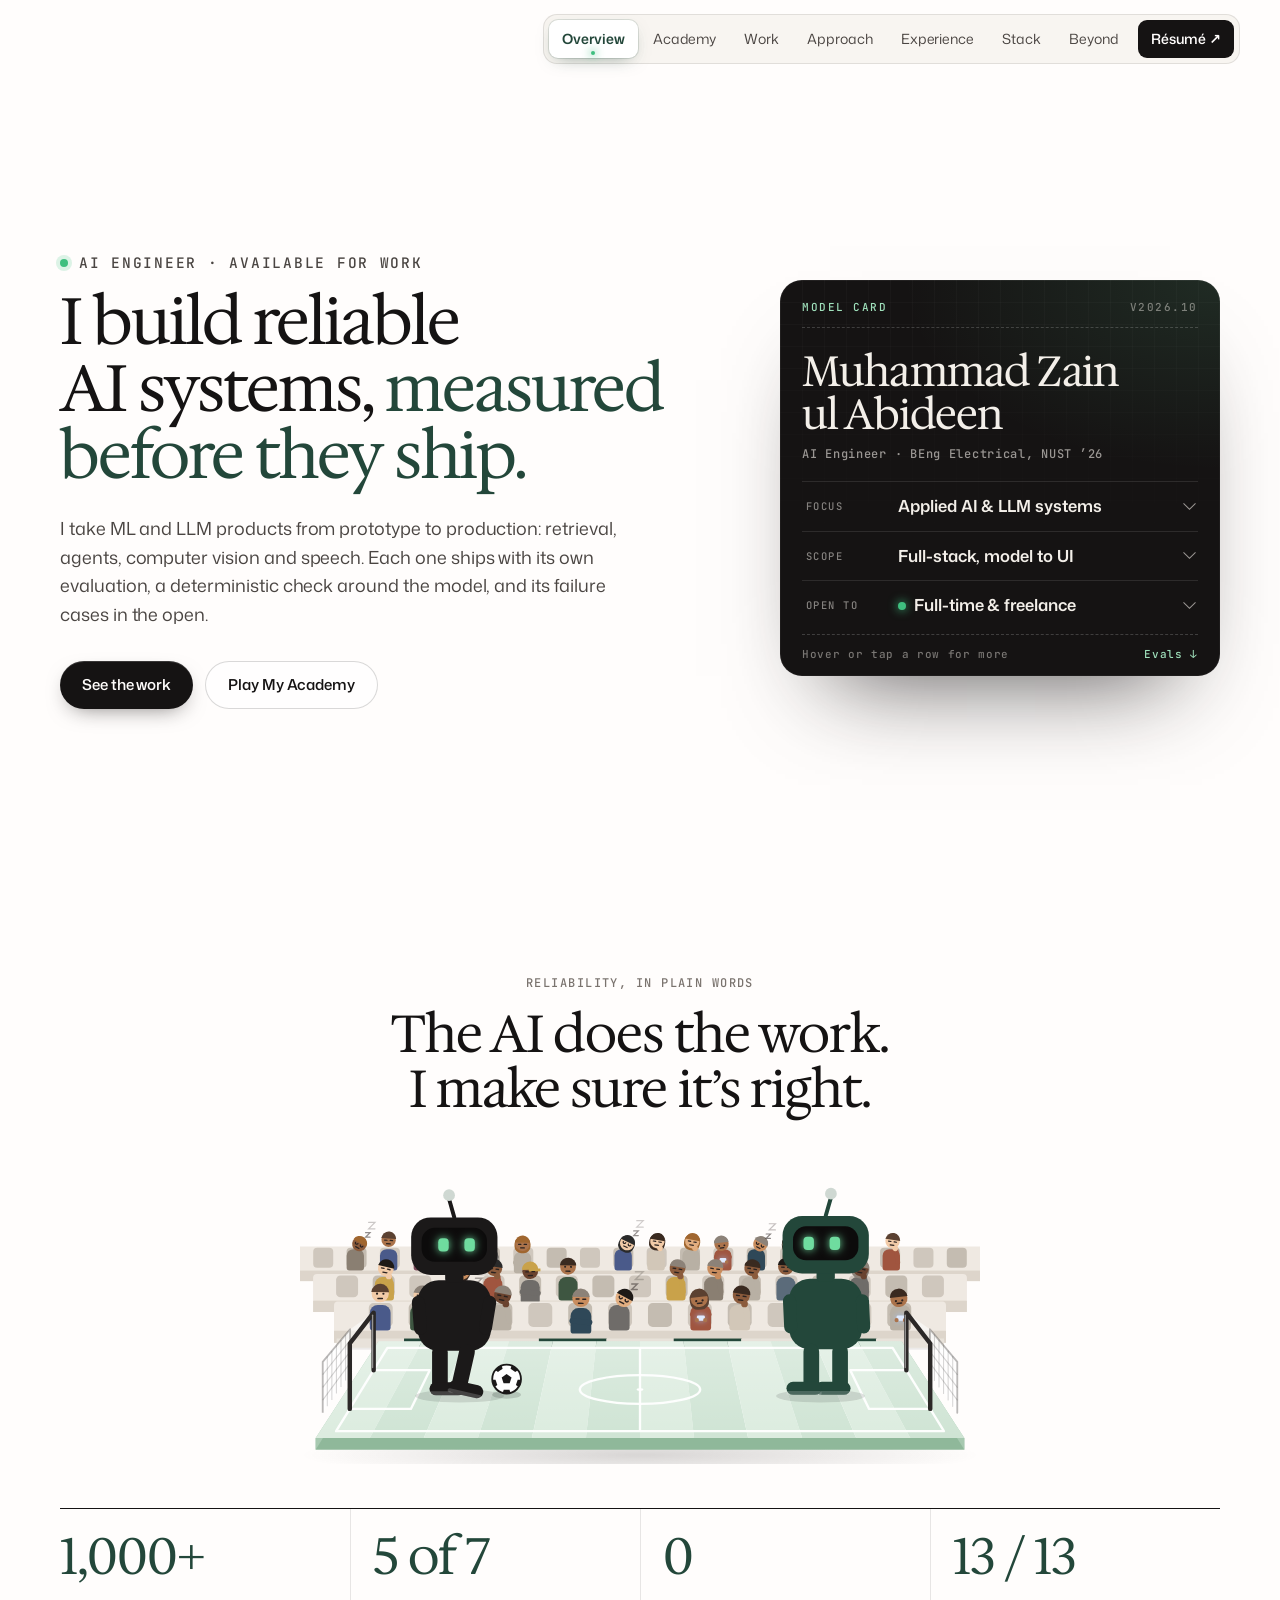
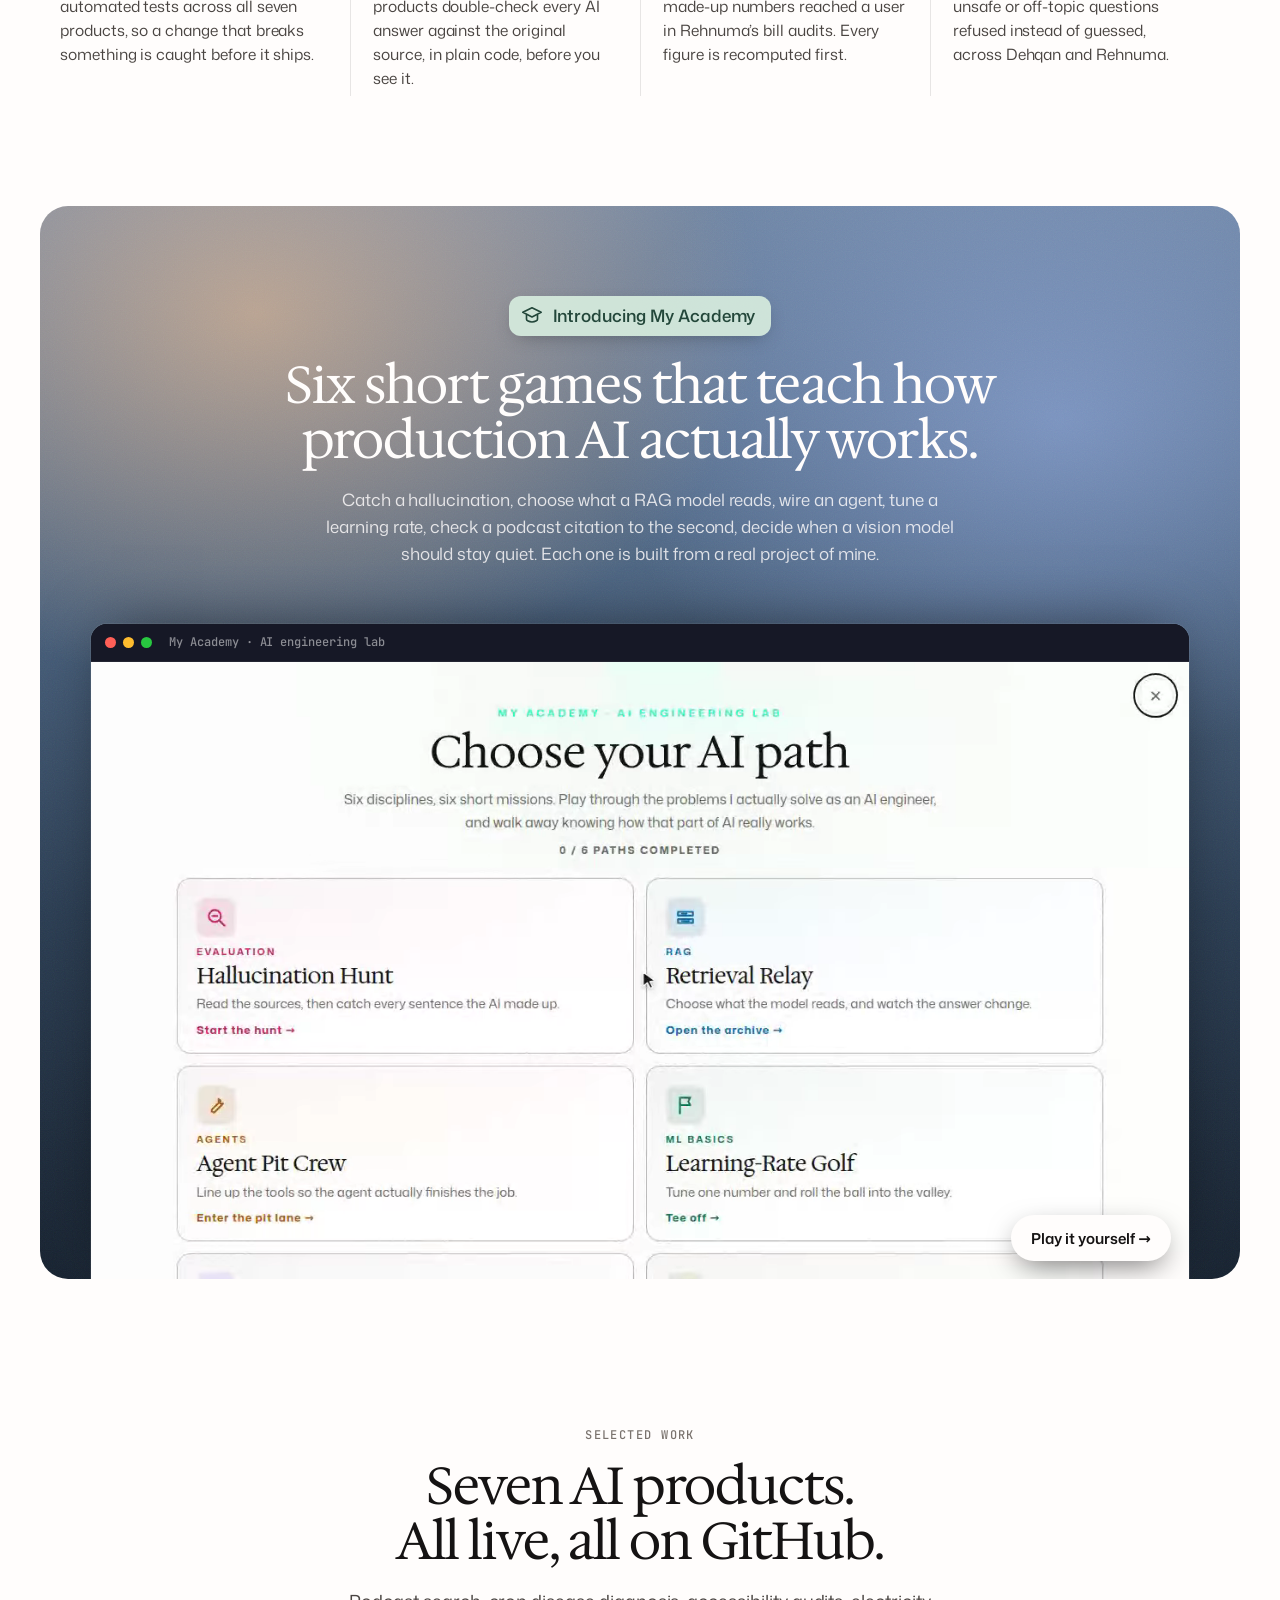
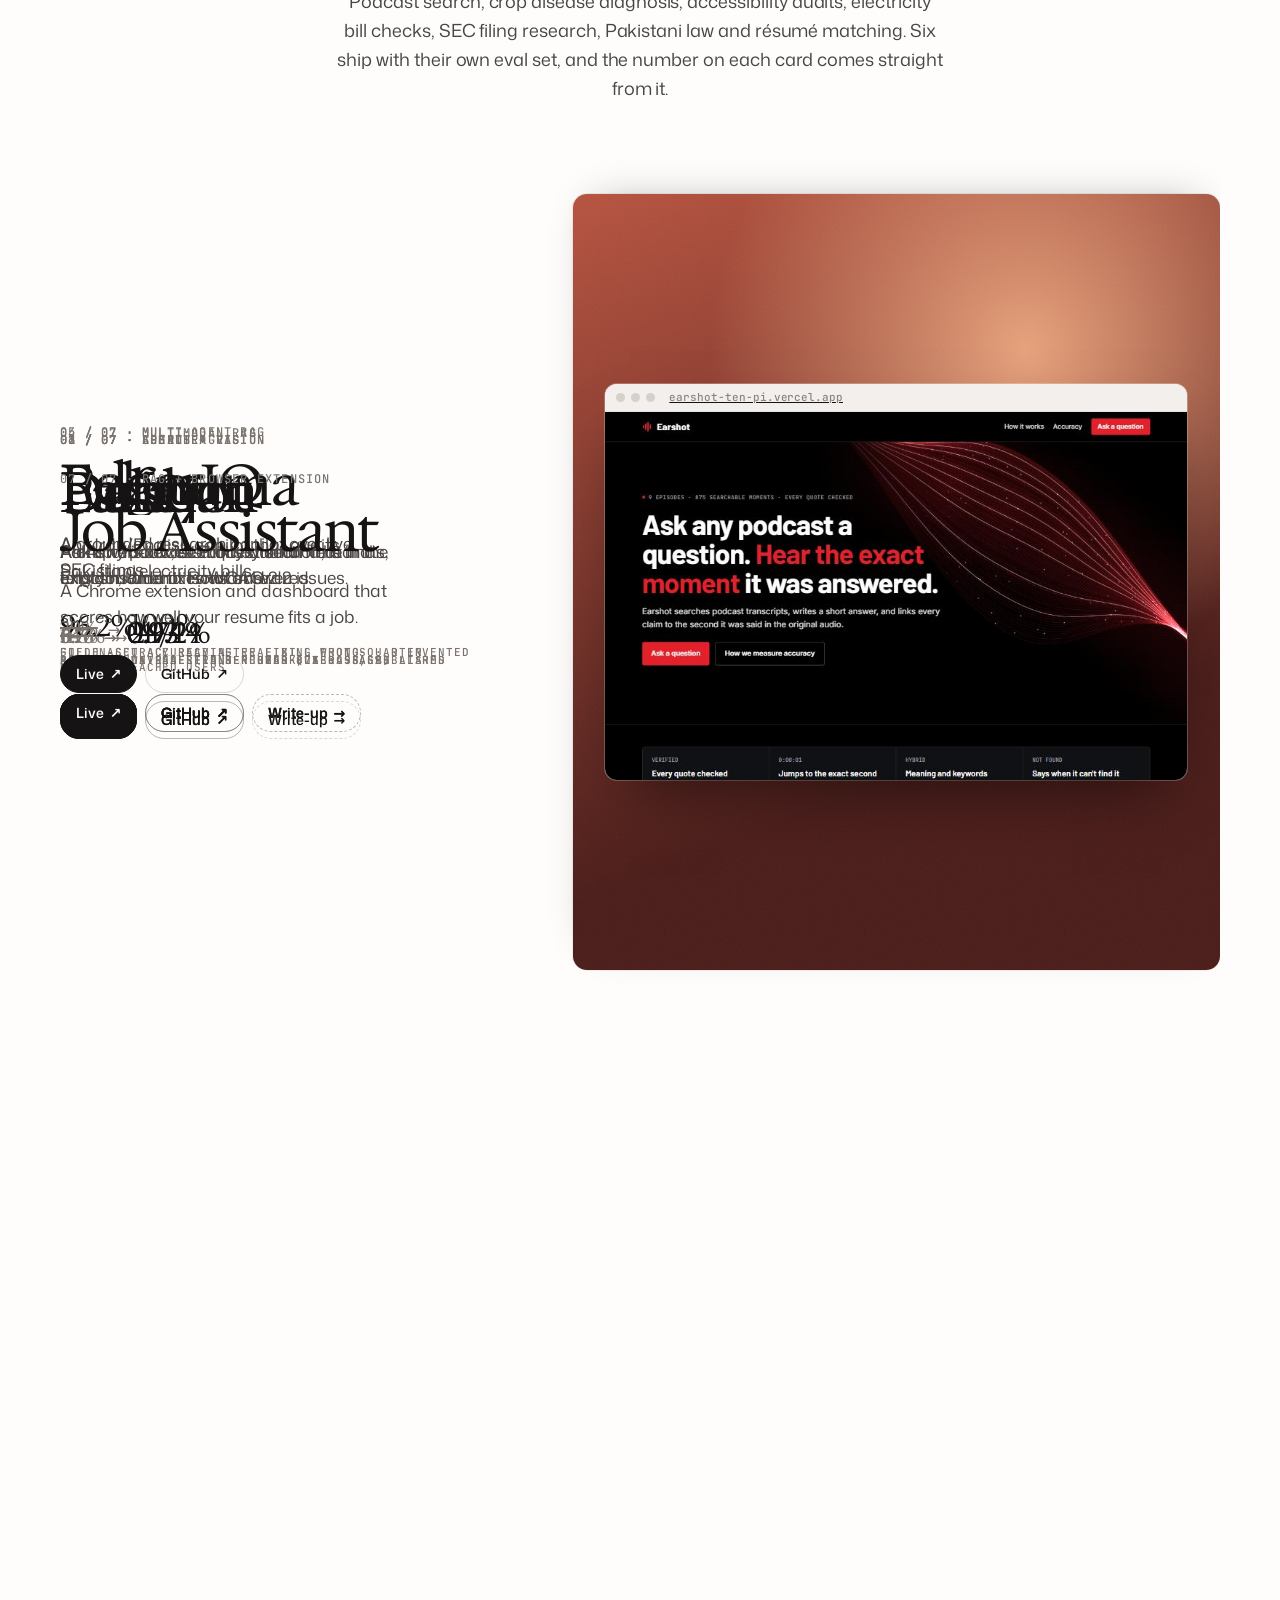
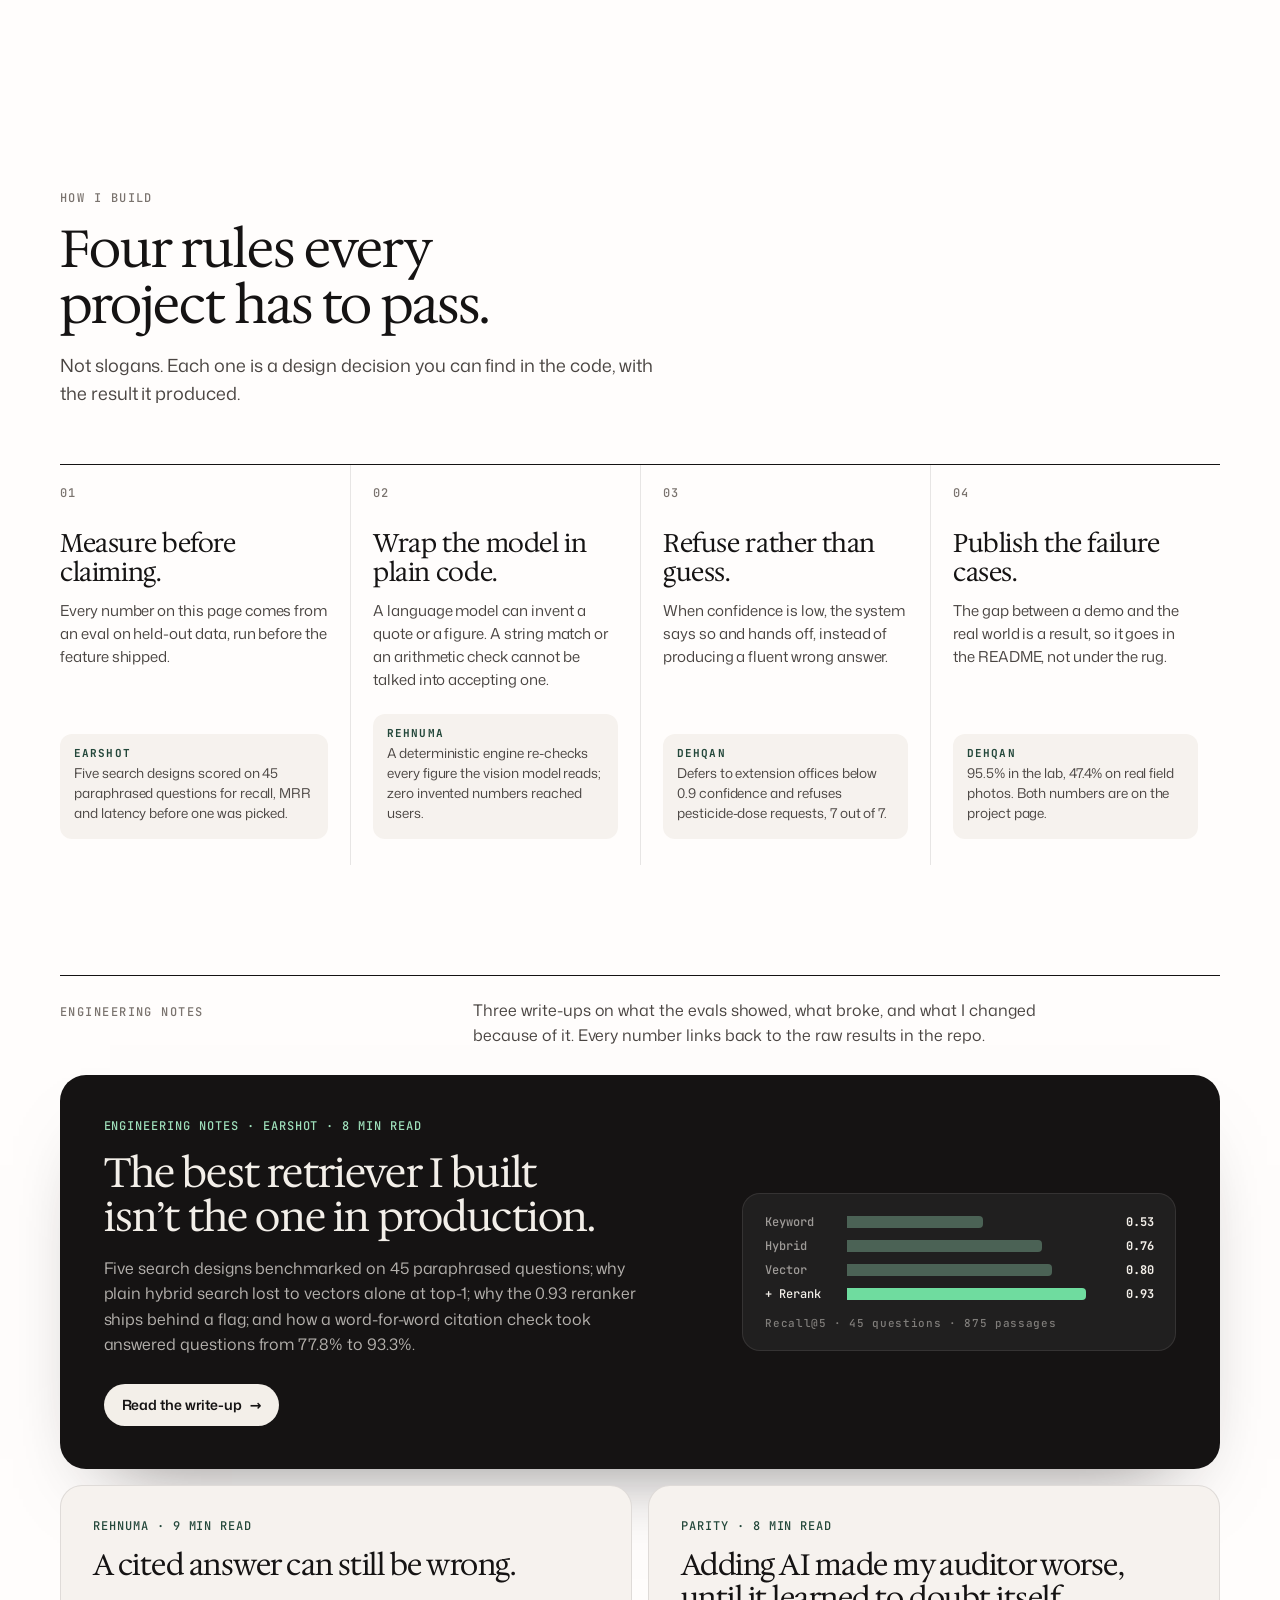
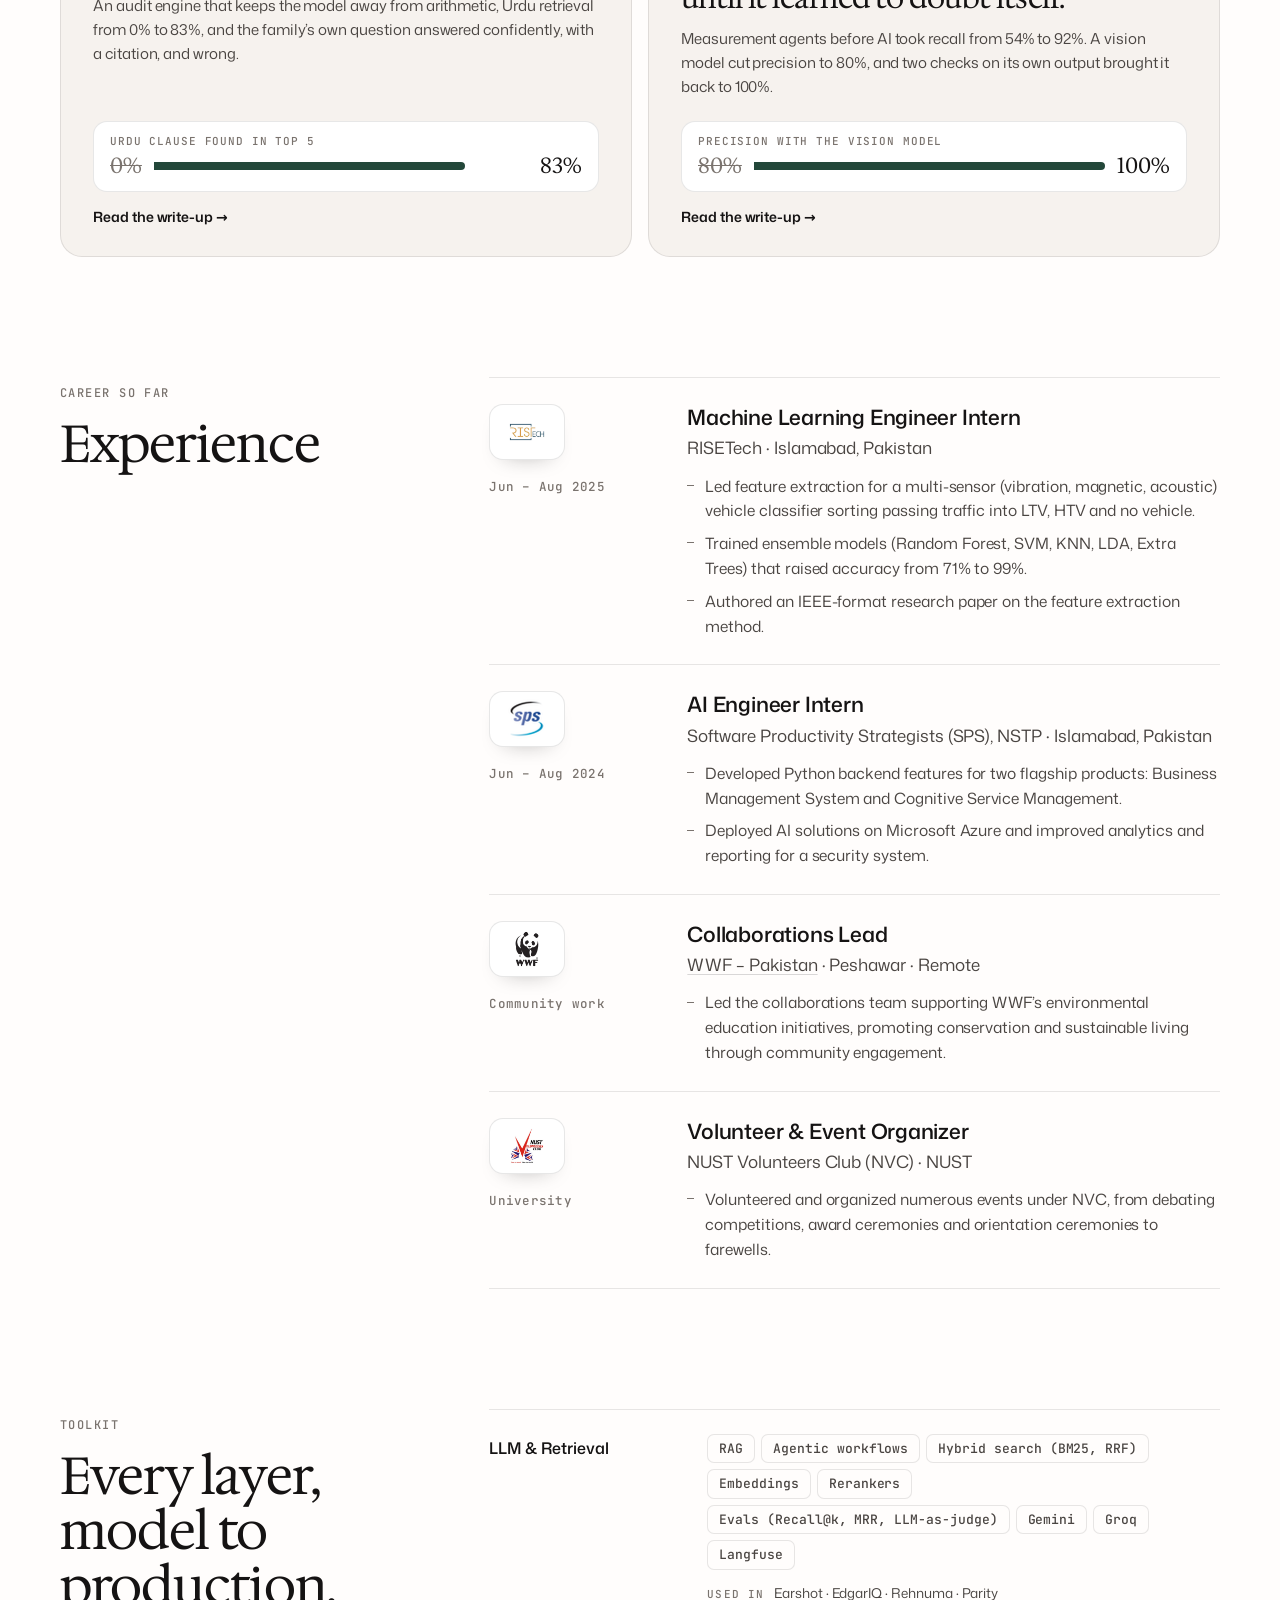
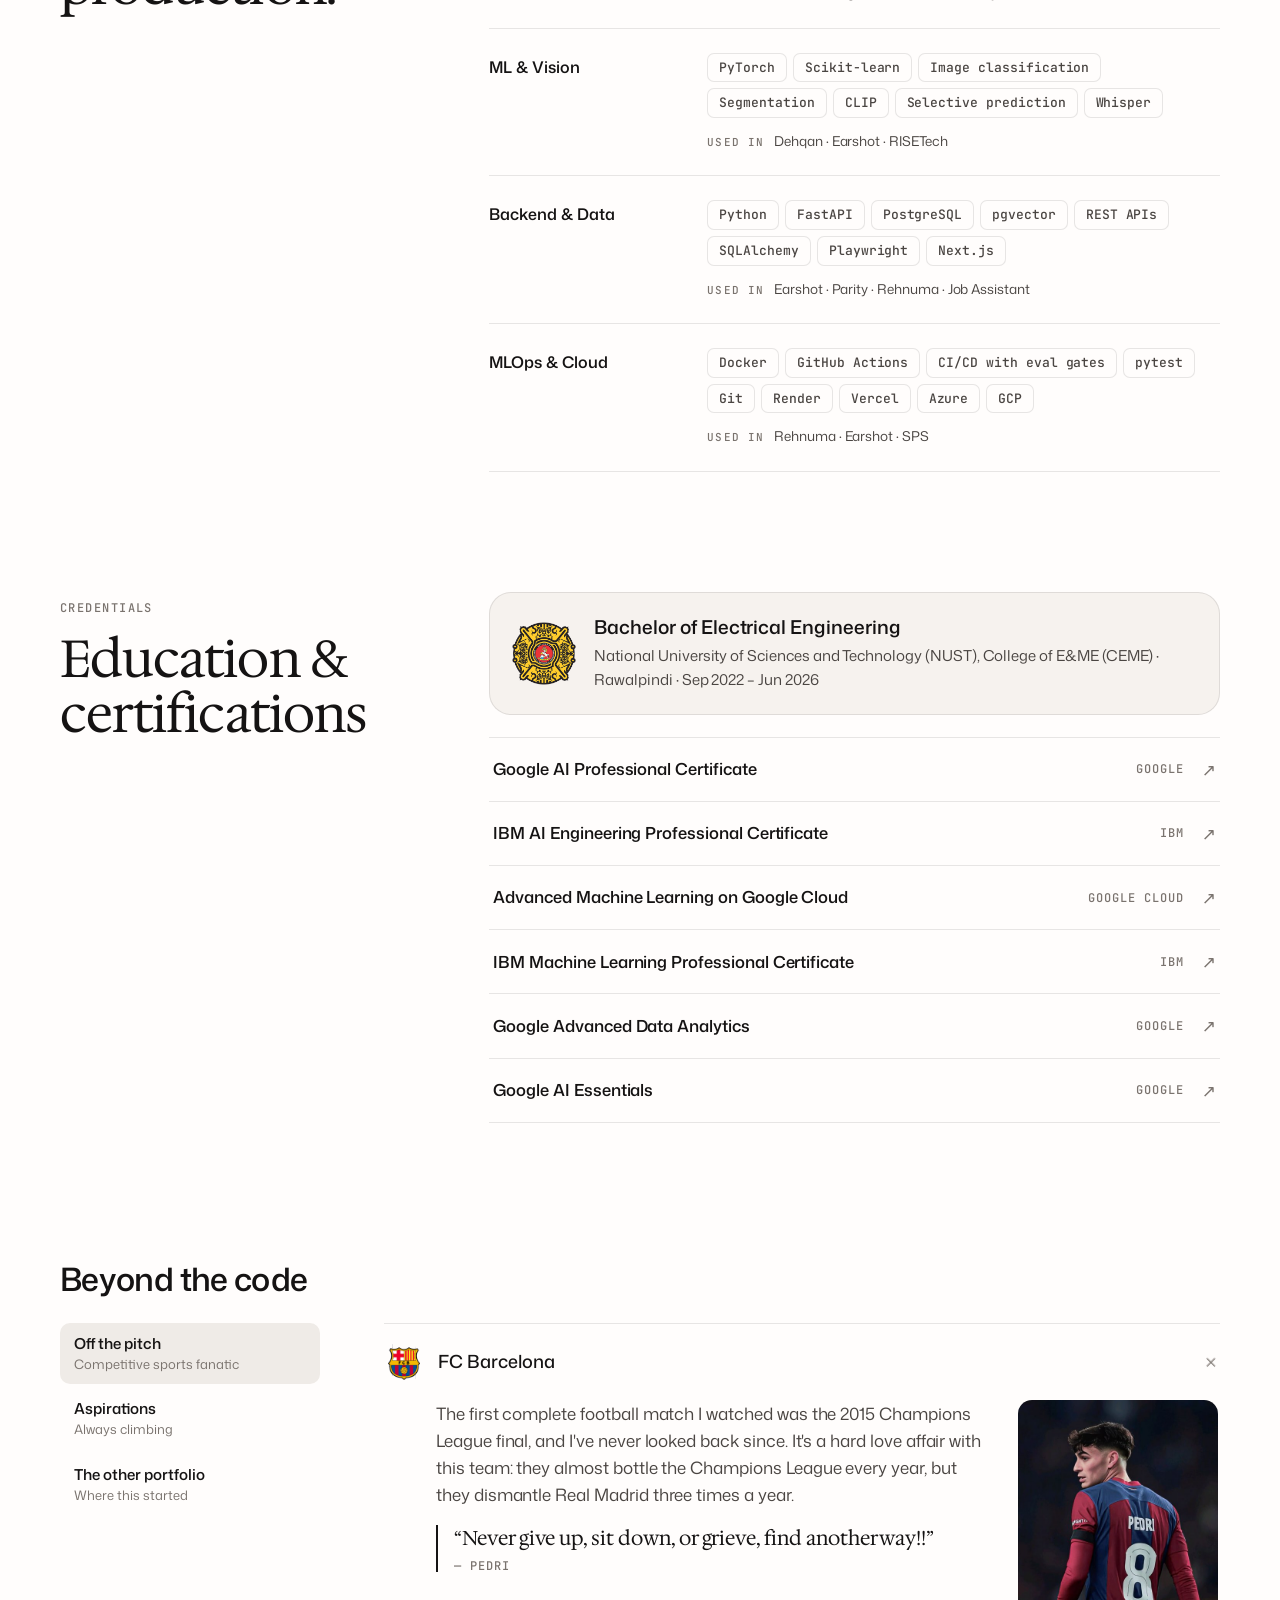
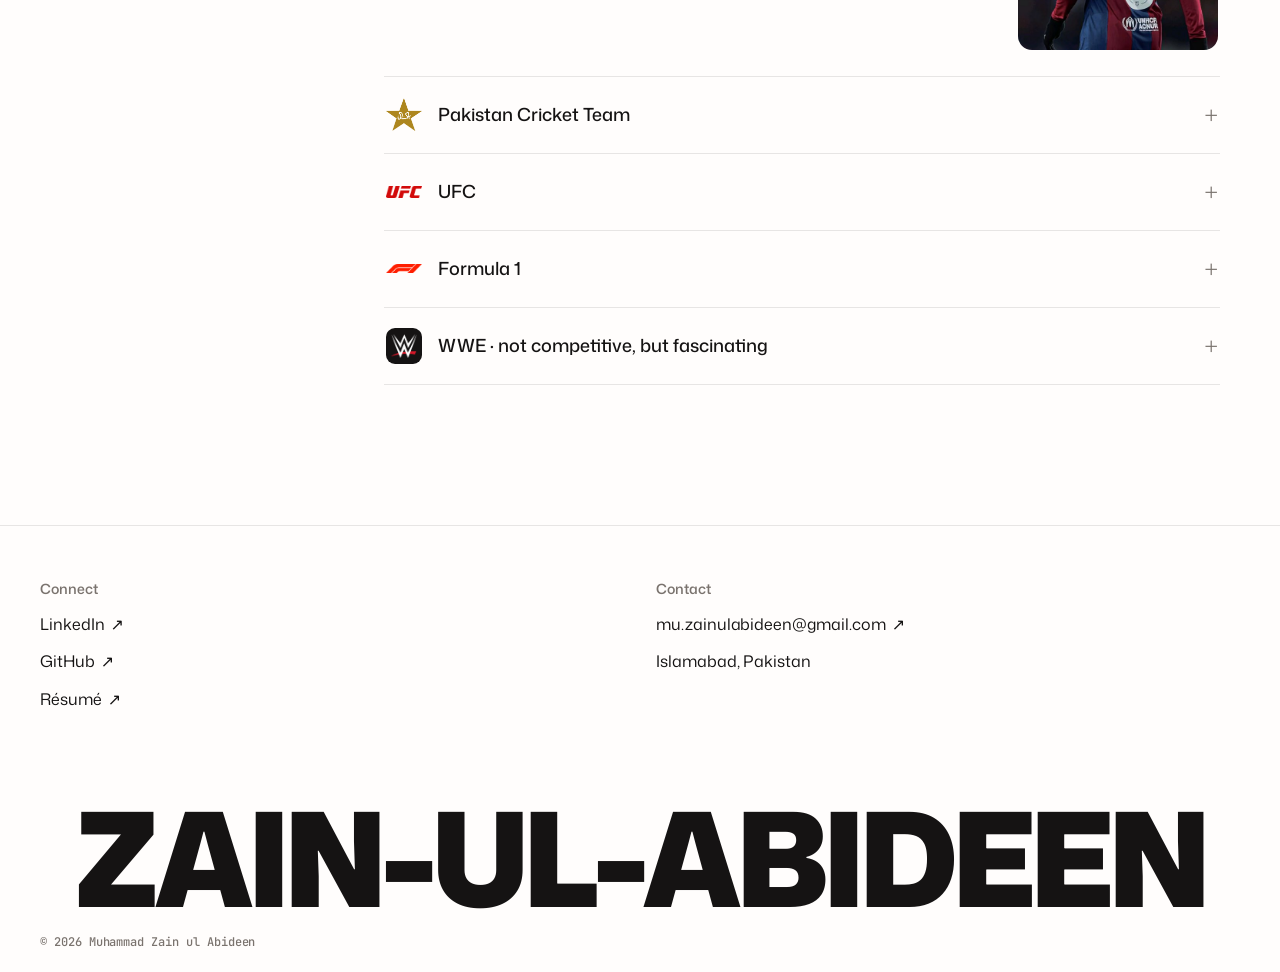
==== commit c14375a0: "Model card intro with dropdowns; bots and plain-language reliability stats in their own section" ====
--- a/index.html
+++ b/index.html
@@ -61,13 +61,7 @@
     <!-- ───────── hero ───────── -->
     <section class="hero">
       <div class="hero__copy">
-        <p class="hero__who" id="hero-who"><span class="dot" aria-hidden="true"></span><b>Muhammad Zain ul Abideen</b><span class="hero__role">AI Engineer</span></p>
-        <dl class="hero__card">
-          <div><dt>Focus</dt><dd>Applied AI &amp; LLMs</dd></div>
-          <div><dt>Scope</dt><dd>Full-stack</dd></div>
-          <div><dt>Based</dt><dd>Islamabad</dd></div>
-          <div><dt>Open to</dt><dd><i aria-hidden="true"></i>AI roles</dd></div>
-        </dl>
+        <p class="eyebrow eyebrow--hero"><span class="dot"></span>AI Engineer · Available for work</p>
         <h1 class="hero__h">I build reliable AI&nbsp;systems, <em>measured before they&nbsp;ship.</em></h1>
         <p class="hero__sub">I take ML and LLM products from prototype to production: retrieval, agents, computer vision and speech. Each one ships with its own evaluation, a deterministic check around the model, and its failure cases in the open.</p>
         <div class="hero__ctas">
@@ -78,17 +72,65 @@
       </div>
 
       <div class="hero__side">
-      <figure class="contrib contrib--bare" aria-label="Animation: two small robots passing a football back and forth">
+      <aside class="idcard" aria-label="Profile card">
+        <div class="idcard__top"><span>Model card</span><span>v2026.10</span></div>
+        <p class="idcard__name">Muhammad Zain<br>ul Abideen</p>
+        <p class="idcard__role">AI Engineer · BEng Electrical, NUST ’26</p>
+        <ul class="idcard__rows">
+          <li class="idrow" tabindex="0" aria-haspopup="true">
+            <span class="idrow__k">Focus</span><span class="idrow__v">Applied AI &amp; LLM systems</span><span class="idrow__chev" aria-hidden="true"></span>
+            <div class="idrow__menu"><ul>
+                <li>RAG &amp; search</li>
+                <li>AI agents</li>
+                <li>Evals &amp; reliability</li>
+                <li>Computer vision</li>
+                <li>Speech &amp; audio</li>
+            </ul></div>
+          </li>
+          <li class="idrow" tabindex="0" aria-haspopup="true">
+            <span class="idrow__k">Scope</span><span class="idrow__v">Full-stack, model to UI</span><span class="idrow__chev" aria-hidden="true"></span>
+            <div class="idrow__menu"><ul>
+                <li>Data &amp; retrieval pipelines</li>
+                <li>Model training &amp; evaluation</li>
+                <li>Backend APIs (FastAPI)</li>
+                <li>Frontends (Next.js)</li>
+                <li>Deployment &amp; CI/CD</li>
+            </ul></div>
+          </li>
+          <li class="idrow idrow--open" tabindex="0" aria-haspopup="true">
+            <span class="idrow__k">Open to</span><span class="idrow__v"><i aria-hidden="true"></i>Full-time &amp; freelance</span><span class="idrow__chev" aria-hidden="true"></span>
+            <div class="idrow__menu"><ul>
+                <li><a href="mailto:mu.zainulabideen@gmail.com?subject=AI%20Engineer%20role">AI Engineer<span aria-hidden="true">↗</span></a></li>
+                <li><a href="mailto:mu.zainulabideen@gmail.com?subject=ML%20Engineer%20role">ML Engineer<span aria-hidden="true">↗</span></a></li>
+                <li><a href="mailto:mu.zainulabideen@gmail.com?subject=Software%20Engineer%20role">Software Engineer<span aria-hidden="true">↗</span></a></li>
+                <li><a href="mailto:mu.zainulabideen@gmail.com?subject=Freelance%20project">Freelance &amp; project-based work<span aria-hidden="true">↗</span></a></li>
+                <li><a href="mailto:mu.zainulabideen@gmail.com?subject=Contract%20work">Contract &amp; consulting<span aria-hidden="true">↗</span></a></li>
+            </ul></div>
+          </li>
+        </ul>
+        <div class="idcard__foot"><span>Hover or tap a row for more</span><a href="#proof">Evals ↓</a></div>
+      </aside>
+      </div>
+    </section>
+
+
+    <!-- ───────── proof: the bots + reliability in plain words ───────── -->
+    <section class="proof" id="proof">
+      <header class="proof__head reveal">
+        <p class="eyebrow">Reliability, in plain words</p>
+        <h2 class="h2">The AI does the work. I make sure it’s right.</h2>
+      </header>
+      <figure class="contrib contrib--bare proof__pitch" aria-label="Animation: two small robots passing a football back and forth">
         <div class="contrib__board">
           <canvas id="pitch" aria-hidden="true"></canvas>
         </div>
       </figure>
-        <ul class="hero__stats">
-          <li><b>0.93</b><span>Recall@5 with reranking<em>Earshot search eval</em></span></li>
-          <li><b>0</b><span>Invented figures reached users<em>Rehnuma bill audits</em></span></li>
-          <li><b>24/24</b><span>Issues caught, zero false alarms<em>Parity WCAG benchmark</em></span></li>
-        </ul>
-      </div>
+      <ul class="proof__stats">
+        <li class="reveal"><b>1,000+</b><p>automated tests across all seven products, so a change that breaks something is caught before it ships.</p></li>
+        <li class="reveal"><b>5 of 7</b><p>products double-check every AI answer against the original source, in plain code, before you see it.</p></li>
+        <li class="reveal"><b>0</b><p>made-up numbers reached a user in Rehnuma’s bill audits. Every figure is recomputed first.</p></li>
+        <li class="reveal"><b>13 / 13</b><p>unsafe or off-topic questions refused instead of guessed, across Dehqan and Rehnuma.</p></li>
+      </ul>
     </section>
 
     <!-- ───────── academy (video) ───────── -->
--- a/css/site.css
+++ b/css/site.css
@@ -611,24 +611,85 @@
 .nav__links a.is-here::after { content: ""; position: absolute; left: 50%; bottom: 3px; width: 4px; height: 4px; margin-left: -2px; border-radius: 50%; background: #3fbf7f; box-shadow: 0 0 8px 1px rgba(63, 191, 127, .8); }
 .mmenu a.is-here { background: var(--paper-2); color: var(--forest); font-weight: 600; }
 
-/* hero identity card: dark panel right under the name */
-.hero__card {
-  margin: 0 0 30px; display: grid; grid-template-columns: repeat(4, auto); justify-content: start; gap: 0;
-  width: fit-content; max-width: 100%; padding: 16px 6px; border-radius: 16px;
-  background: var(--ink); color: #f3efe9; box-shadow: 0 24px 48px -30px rgba(21, 19, 19, .6);
-}
-.hero__card div { display: grid; gap: 7px; padding: 0 20px; }
-.hero__card div + div { border-left: 1px solid rgba(255, 255, 255, .14); }
-.hero__card dt { font: 500 10.5px/1 var(--mono); letter-spacing: .14em; text-transform: uppercase; color: rgba(243, 239, 233, .55); }
-.hero__card dd { margin: 0; font: 600 17px/1.2 var(--sans); white-space: nowrap; }
-.hero__card dd i { display: inline-block; width: 8px; height: 8px; margin-right: 7px; border-radius: 50%; background: #3fbf7f; box-shadow: 0 0 10px 1px rgba(63, 191, 127, .7); vertical-align: 1px; animation: rec 2s ease-in-out infinite; }
-.hero__who { margin-bottom: 16px; }
-.hero__h { font-size: clamp(40px, 4.6vw, 66px); }
-@media (max-width: 560px) {
-  .hero__card { grid-template-columns: repeat(2, minmax(0, 1fr)); width: 100%; padding: 6px; }
-  .hero__card div { padding: 12px 14px; }
-  .hero__card div + div { border-left: 0; }
-  .hero__card div:nth-child(2n) { border-left: 1px solid rgba(255, 255, 255, .14); }
-  .hero__card div:nth-child(n+3) { border-top: 1px solid rgba(255, 255, 255, .14); }
-  .hero__card dd { font-size: 16px; }
-}
+
+/* ───────── hero: model card (who I am, as an ML model card) ───────── */
+.hero__side { display: grid; align-content: center; justify-items: end; }
+.idcard {
+  position: relative; width: min(440px, 100%); padding: 22px 22px 16px; border-radius: 22px;
+  background: radial-gradient(120% 80% at 100% 0%, rgba(111, 220, 159, .12), transparent 60%), var(--ink); color: #f3efe9;
+  box-shadow: 0 50px 90px -50px rgba(21, 19, 19, .75), 0 0 0 1px rgba(255, 255, 255, .04) inset;
+  isolation: isolate;
+}
+.idcard::before { /* faint spec-sheet grid */
+  content: ""; position: absolute; inset: 0; z-index: -1; border-radius: inherit; opacity: .5;
+  background-image: linear-gradient(rgba(255,255,255,.05) 1px, transparent 1px), linear-gradient(90deg, rgba(255,255,255,.05) 1px, transparent 1px);
+  background-size: 22px 22px; -webkit-mask-image: linear-gradient(180deg, #000, transparent 70%); mask-image: linear-gradient(180deg, #000, transparent 70%);
+}
+.idcard__top { display: flex; justify-content: space-between; padding-bottom: 14px; border-bottom: 1px dashed rgba(255, 255, 255, .18); font: 500 11px/1 var(--mono); letter-spacing: .14em; text-transform: uppercase; color: #9fe0bb; }
+.idcard__top span + span { color: rgba(243, 239, 233, .45); }
+.idcard__name { margin: 22px 0 0; font: 400 clamp(34px, 3.3vw, 46px)/1.02 var(--serif); letter-spacing: -.02em; }
+.idcard__role { margin: 10px 0 18px; font: 500 12px/1.4 var(--mono); letter-spacing: .06em; color: rgba(243, 239, 233, .6); }
+.idcard__rows { list-style: none; margin: 0; padding: 0; }
+.idrow { position: relative; display: grid; grid-template-columns: 82px 1fr 18px; align-items: center; gap: 10px; padding: 14px 4px; border-top: 1px solid rgba(255, 255, 255, .1); cursor: default; outline: none; }
+.idrow:focus-visible { box-shadow: 0 0 0 2px #6fdc9f; border-radius: 8px; }
+.idrow__k { font: 500 10.5px/1 var(--mono); letter-spacing: .14em; text-transform: uppercase; color: rgba(243, 239, 233, .5); }
+.idrow__v { font: 600 16.5px/1.25 var(--sans); }
+.idrow__v i { display: inline-block; width: 8px; height: 8px; margin-right: 8px; border-radius: 50%; background: #3fbf7f; box-shadow: 0 0 10px 1px rgba(63, 191, 127, .75); vertical-align: 1px; animation: rec 2s ease-in-out infinite; }
+.idrow__chev { width: 9px; height: 9px; justify-self: end; border-right: 1.6px solid rgba(243, 239, 233, .6); border-bottom: 1.6px solid rgba(243, 239, 233, .6); transform: rotate(45deg) translate(-2px, -2px); transition: transform .3s var(--ease); }
+.idrow__menu {
+  position: absolute; left: -10px; right: -10px; top: calc(100% - 6px); z-index: 5;
+  padding: 8px; border-radius: 14px; background: #262322; box-shadow: 0 30px 60px -20px rgba(0, 0, 0, .7), 0 0 0 1px rgba(255, 255, 255, .08);
+  opacity: 0; transform: translateY(-6px) scale(.98); transform-origin: top; pointer-events: none; transition: opacity .2s var(--ease), transform .25s var(--ease);
+}
+.idrow__menu ul { list-style: none; margin: 0; padding: 0; display: grid; gap: 2px; }
+.idrow__menu li, .idrow__menu a { display: flex; align-items: center; justify-content: space-between; gap: 10px; padding: 10px 12px; border-radius: 9px; font: 500 14.5px/1.2 var(--sans); color: #f3efe9; text-decoration: none; }
+.idrow__menu li::before { content: ""; flex: none; width: 5px; height: 5px; border-radius: 50%; background: #6fdc9f; margin-right: 2px; order: -1; }
+.idrow__menu li { justify-content: flex-start; }
+.idrow__menu li:has(a) { padding: 0; } .idrow__menu li:has(a)::before { display: none; }
+.idrow__menu a { width: 100%; }
+.idrow__menu a::before { content: ""; flex: none; width: 5px; height: 5px; border-radius: 50%; background: #6fdc9f; }
+.idrow__menu a span { margin-left: auto; color: #9fe0bb; opacity: 0; transition: opacity .2s; }
+.idrow__menu li:hover, .idrow__menu a:hover { background: rgba(255, 255, 255, .06); }
+.idrow__menu a:hover span { opacity: 1; }
+.idrow:hover .idrow__menu, .idrow:focus-within .idrow__menu, .idrow.is-open .idrow__menu { opacity: 1; transform: none; pointer-events: auto; }
+.idrow:hover .idrow__chev, .idrow:focus-within .idrow__chev, .idrow.is-open .idrow__chev { transform: rotate(225deg) translate(-2px, -2px); }
+.idrow:hover, .idrow.is-open { z-index: 6; }
+.idcard__foot { display: flex; justify-content: space-between; align-items: center; margin-top: 4px; padding-top: 14px; border-top: 1px dashed rgba(255, 255, 255, .18); font: 500 11px/1 var(--mono); letter-spacing: .06em; color: rgba(243, 239, 233, .45); }
+.idcard__foot a { color: #9fe0bb; text-decoration: none; }
+.idcard__foot a:hover { text-decoration: underline; text-underline-offset: 3px; }
+@media (max-width: 900px) { .hero__side { justify-items: stretch; } .idcard { width: 100%; } }
+@media (max-width: 420px) { .idrow { grid-template-columns: 70px 1fr 14px; } .idrow__v { font-size: 15.5px; } }
+
+/* ───────── proof: the bots, bigger and centred, with plain-language reliability stats ───────── */
+.proof { width: min(var(--max), 100%); margin: 0 auto; padding: clamp(40px, 6vw, 80px) var(--pad) clamp(70px, 9vw, 110px); }
+.proof__head { text-align: center; display: grid; justify-items: center; }
+.proof__head .h2 { max-width: 20ch; }
+.proof__pitch { width: min(680px, 100%); margin: clamp(10px, 2vw, 24px) auto 0; }
+.proof__stats { list-style: none; margin: clamp(26px, 4vw, 44px) 0 0; padding: 0; display: grid; grid-template-columns: repeat(4, minmax(0, 1fr)); border-top: 1px solid var(--ink); }
+.proof__stats li { padding: 22px 22px 6px 0; }
+.proof__stats li + li { padding-left: 22px; border-left: 1px solid var(--line); }
+.proof__stats b { display: block; font: 400 clamp(38px, 4vw, 54px)/1 var(--serif); letter-spacing: -.02em; color: var(--forest); }
+.proof__stats p { margin: 12px 0 0; max-width: 30ch; font-size: 15.5px; line-height: 1.55; color: var(--ink-2); }
+@media (max-width: 860px) {
+  .proof__stats { grid-template-columns: repeat(2, minmax(0, 1fr)); }
+  .proof__stats li:nth-child(3) { padding-left: 0; border-left: 0; }
+  .proof__stats li:nth-child(n+3) { border-top: 1px solid var(--line); }
+}
+@media (max-width: 480px) {
+  .proof__stats { grid-template-columns: 1fr; }
+  .proof__stats li, .proof__stats li + li { padding: 18px 0 14px; border-left: 0; }
+  .proof__stats li + li { border-top: 1px solid var(--line); }
+}
+
+/* touch and small screens: card rows expand in place (accordion) instead of floating */
+@media (max-width: 900px), (hover: none) {
+  .idrow__menu {
+    position: static; grid-column: 1 / -1; max-height: 0; overflow: hidden; padding: 0 6px; margin: 0 -4px;
+    opacity: 0; transform: none; transition: max-height .35s var(--ease), opacity .25s var(--ease), padding .3s var(--ease), margin .3s var(--ease);
+  }
+  .idrow:hover .idrow__menu, .idrow:focus-within .idrow__menu { max-height: 0; opacity: 0; padding: 0 6px; margin: 0 -4px; pointer-events: none; }
+  .idrow.is-open .idrow__menu { max-height: 340px; opacity: 1; padding: 6px; margin: 10px -4px 0; pointer-events: auto; }
+  .idrow:hover .idrow__chev, .idrow:focus-within .idrow__chev { transform: rotate(45deg) translate(-2px, -2px); }
+  .idrow.is-open .idrow__chev { transform: rotate(225deg) translate(-2px, -2px); }
+}
+.proof__pitch { margin-top: -6px; }
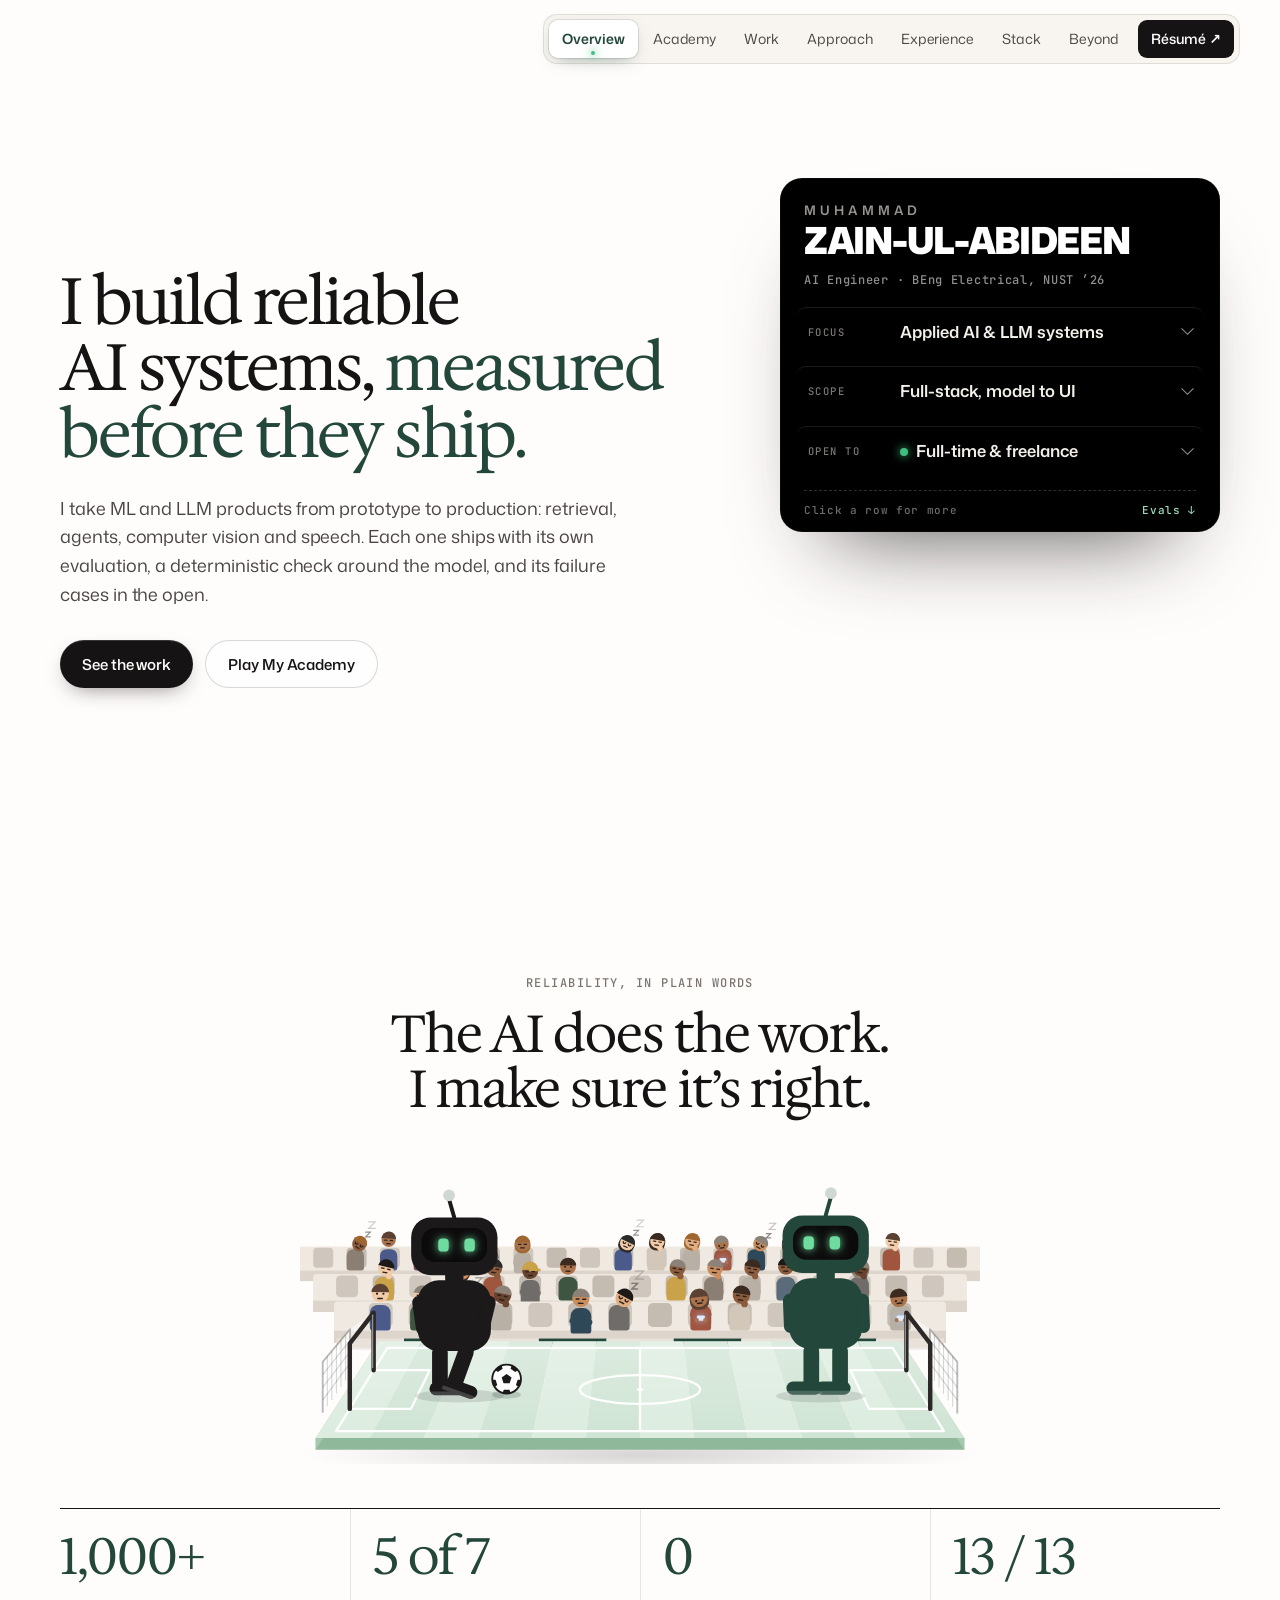
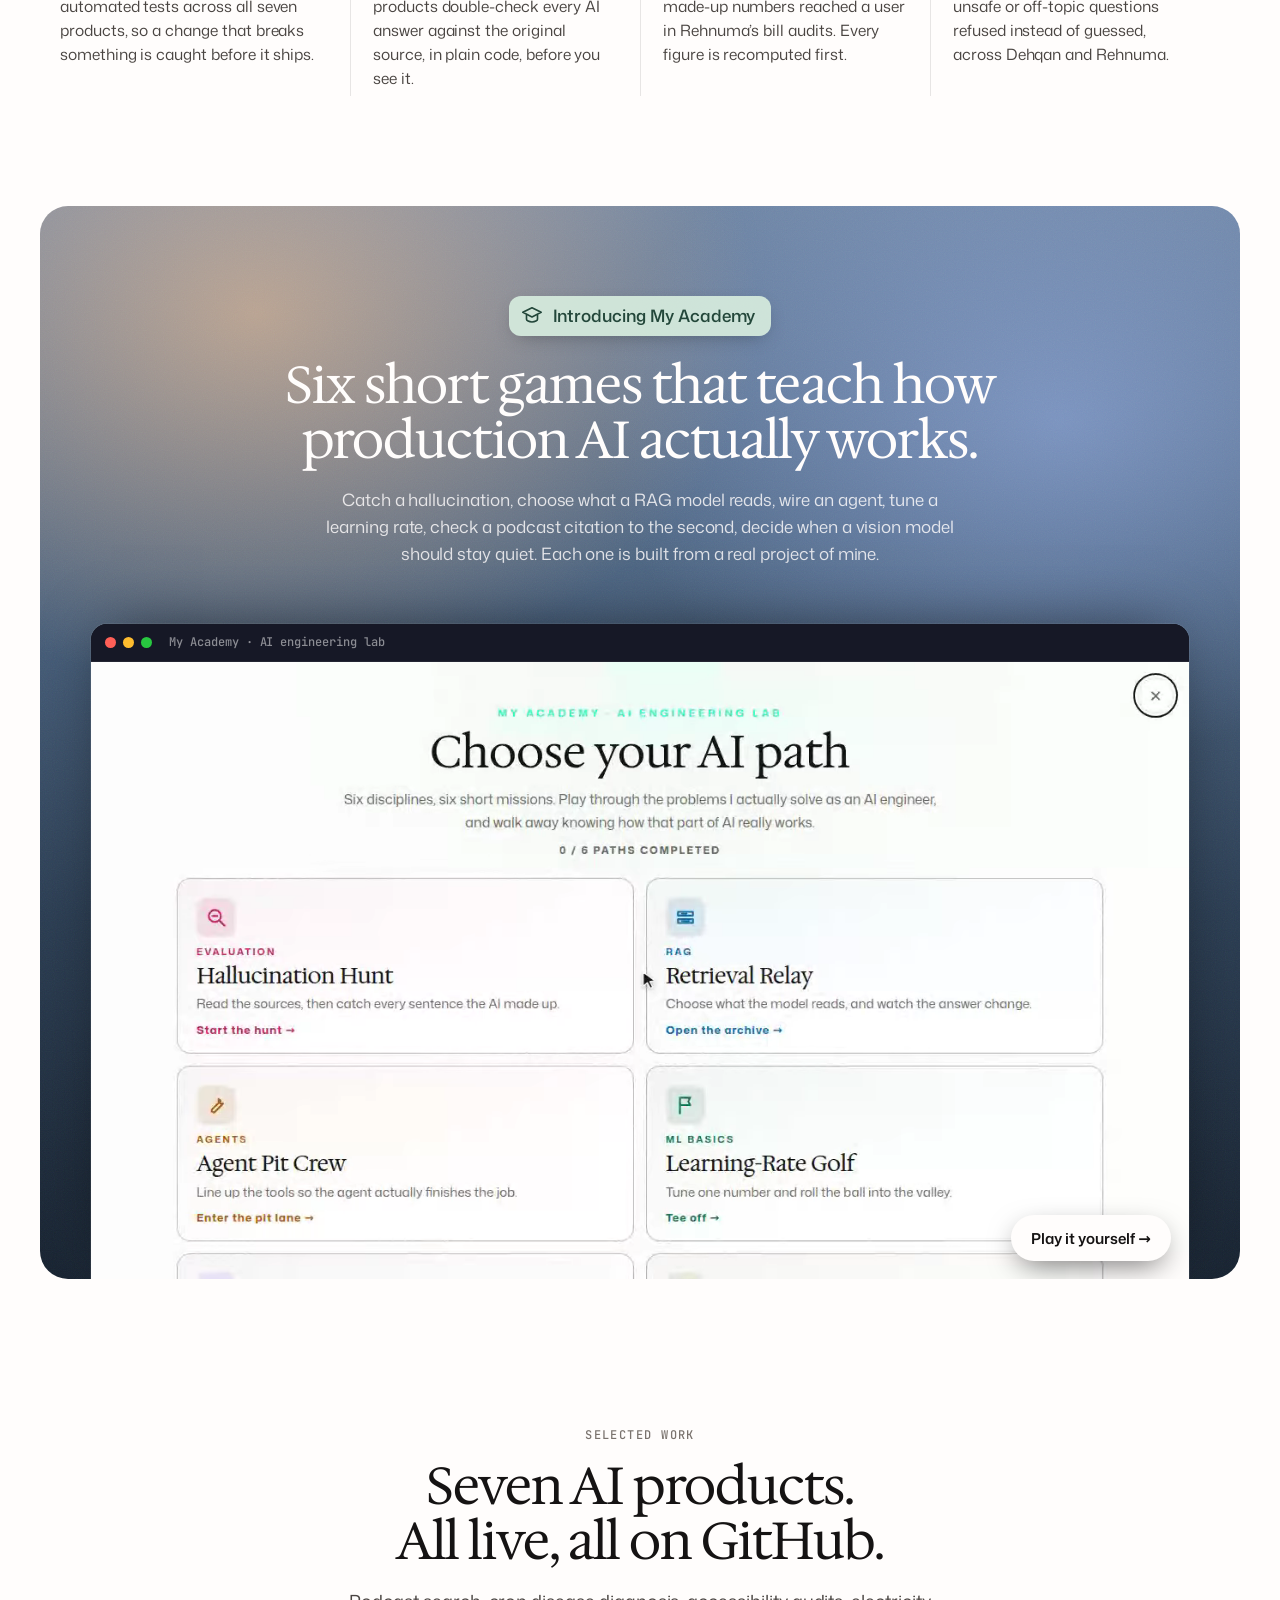
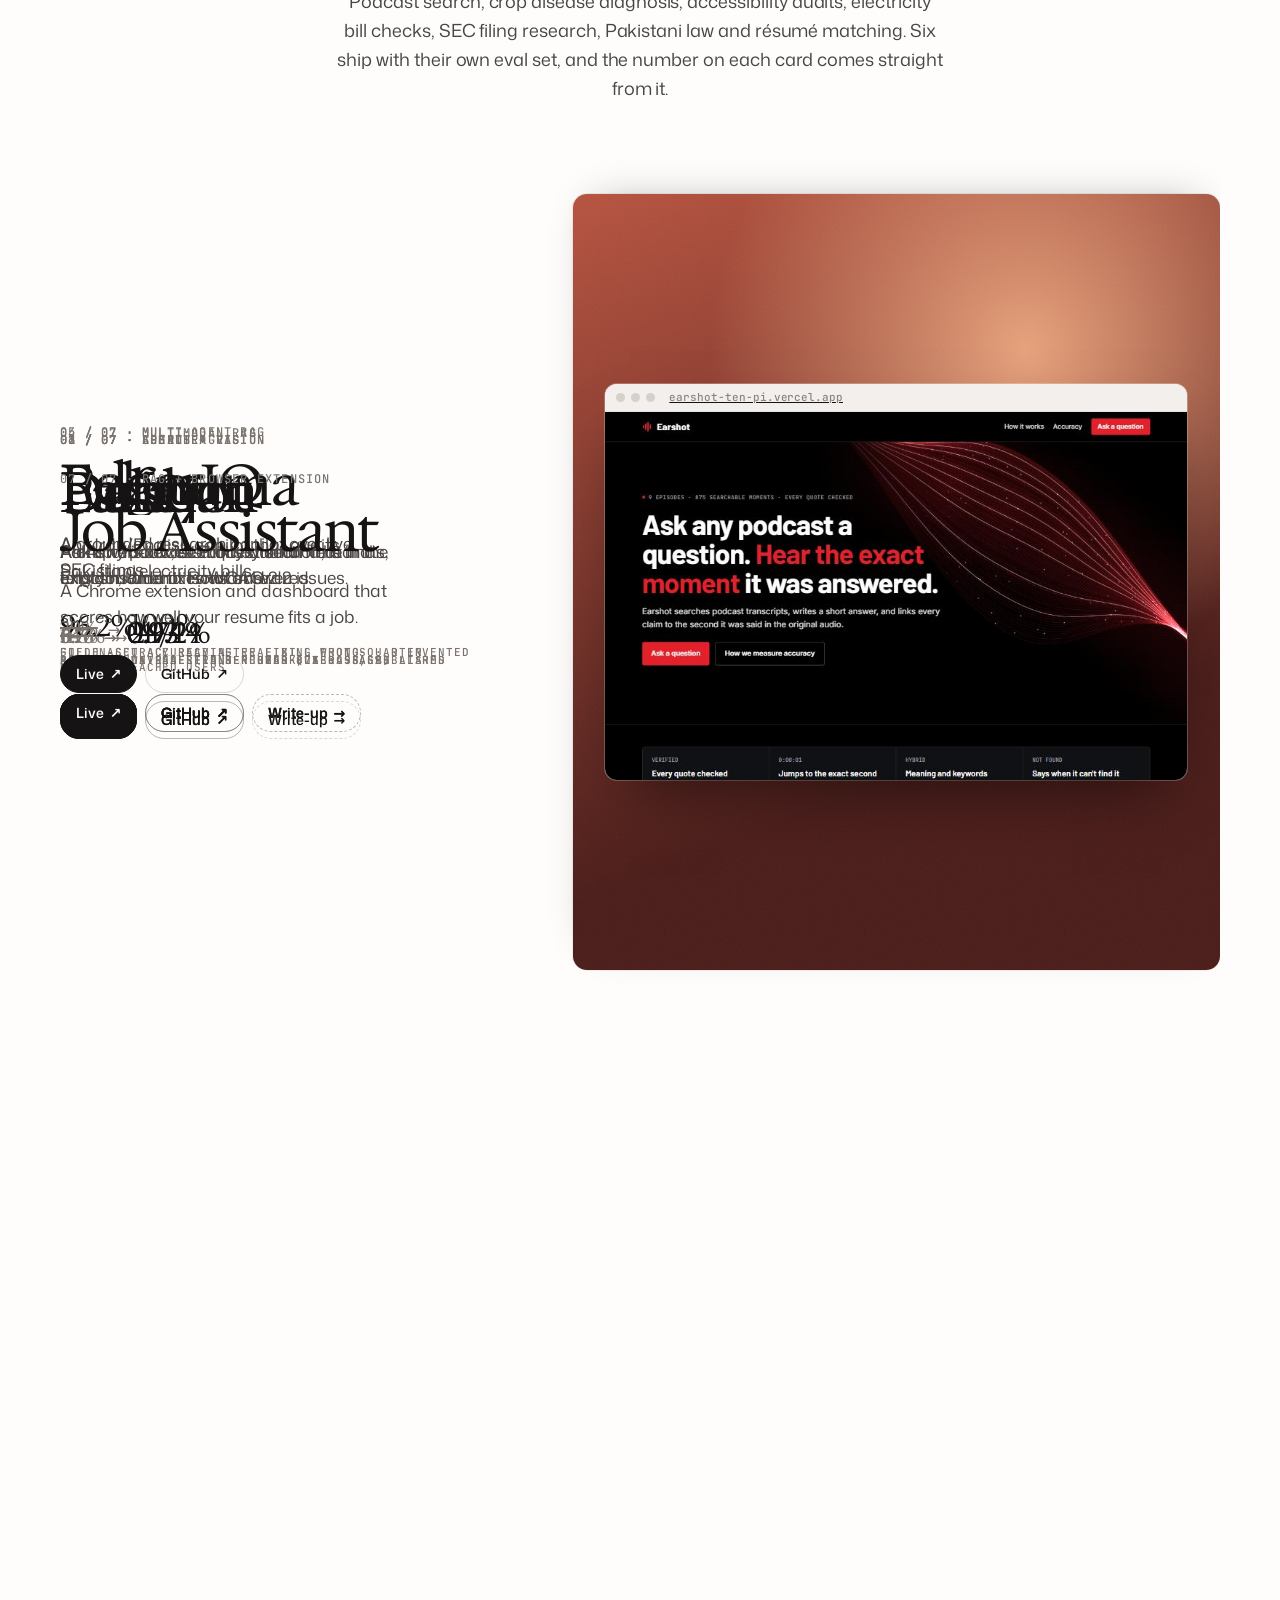
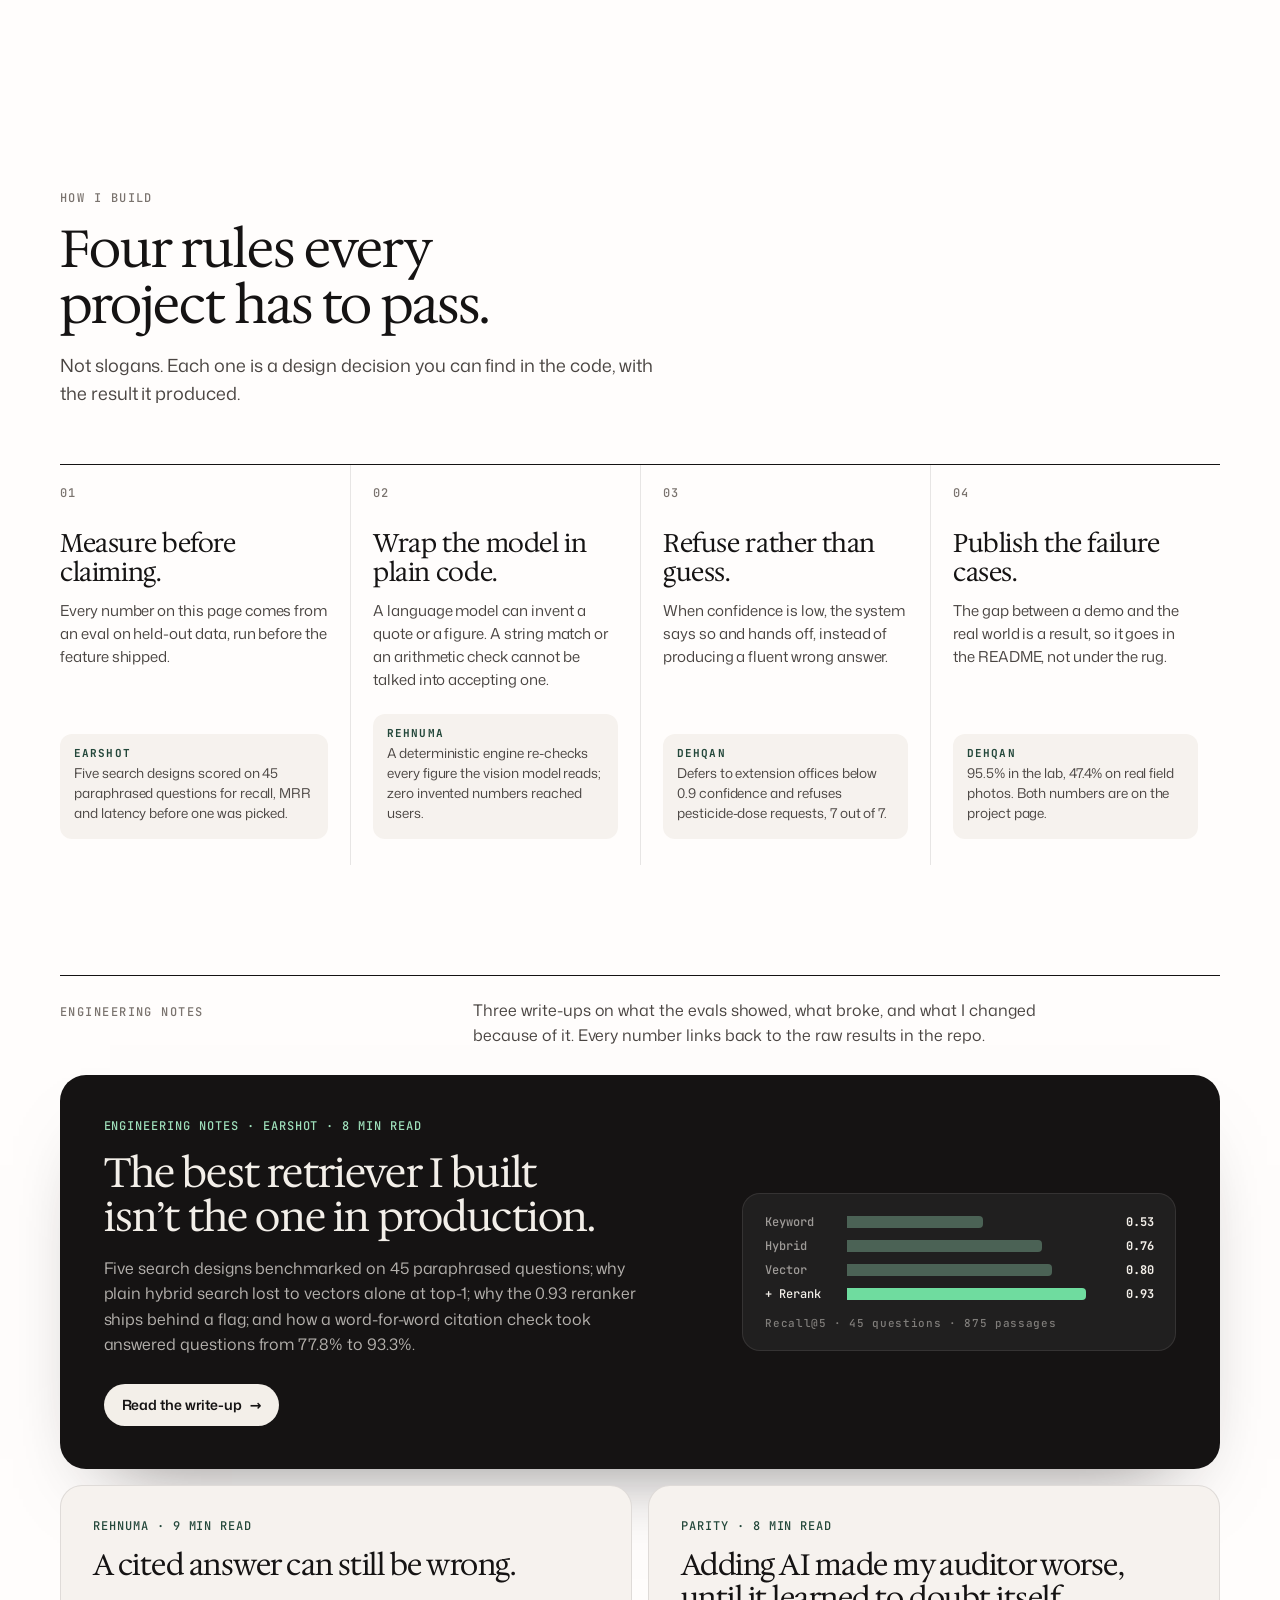
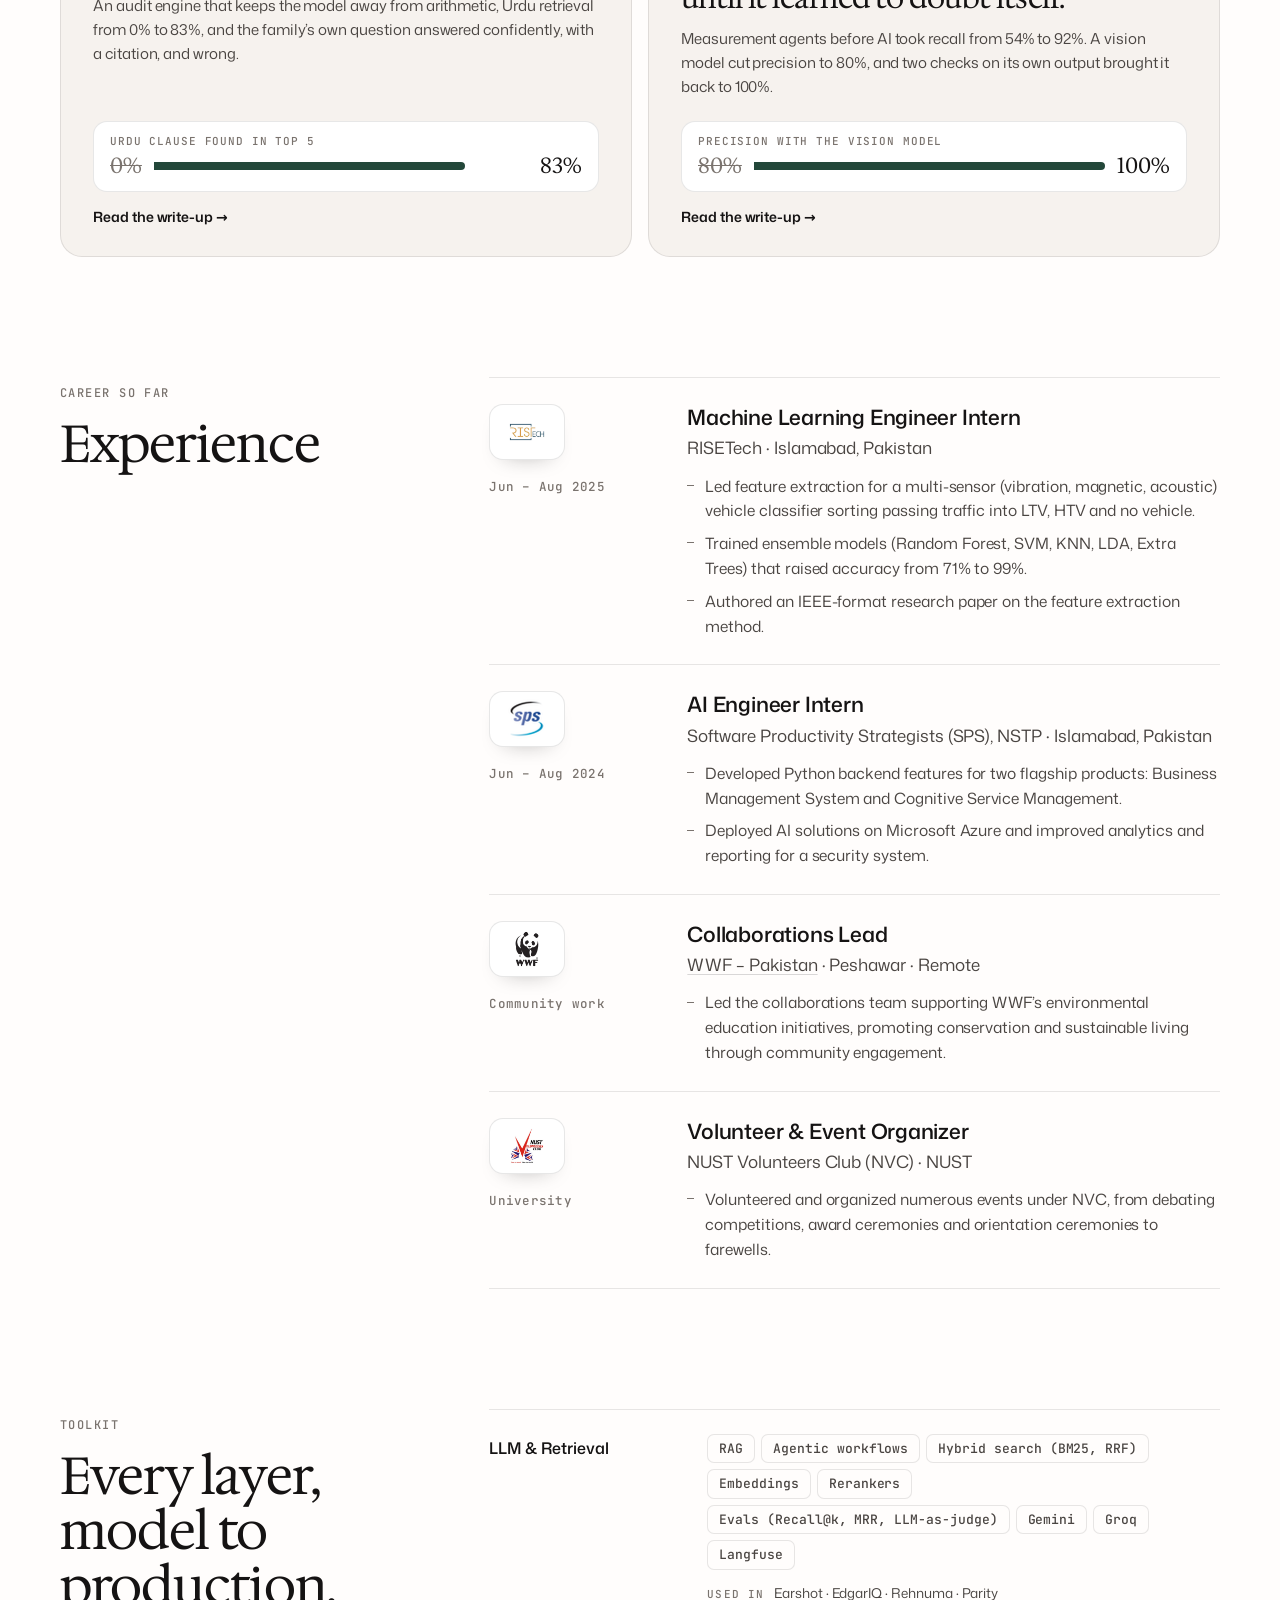
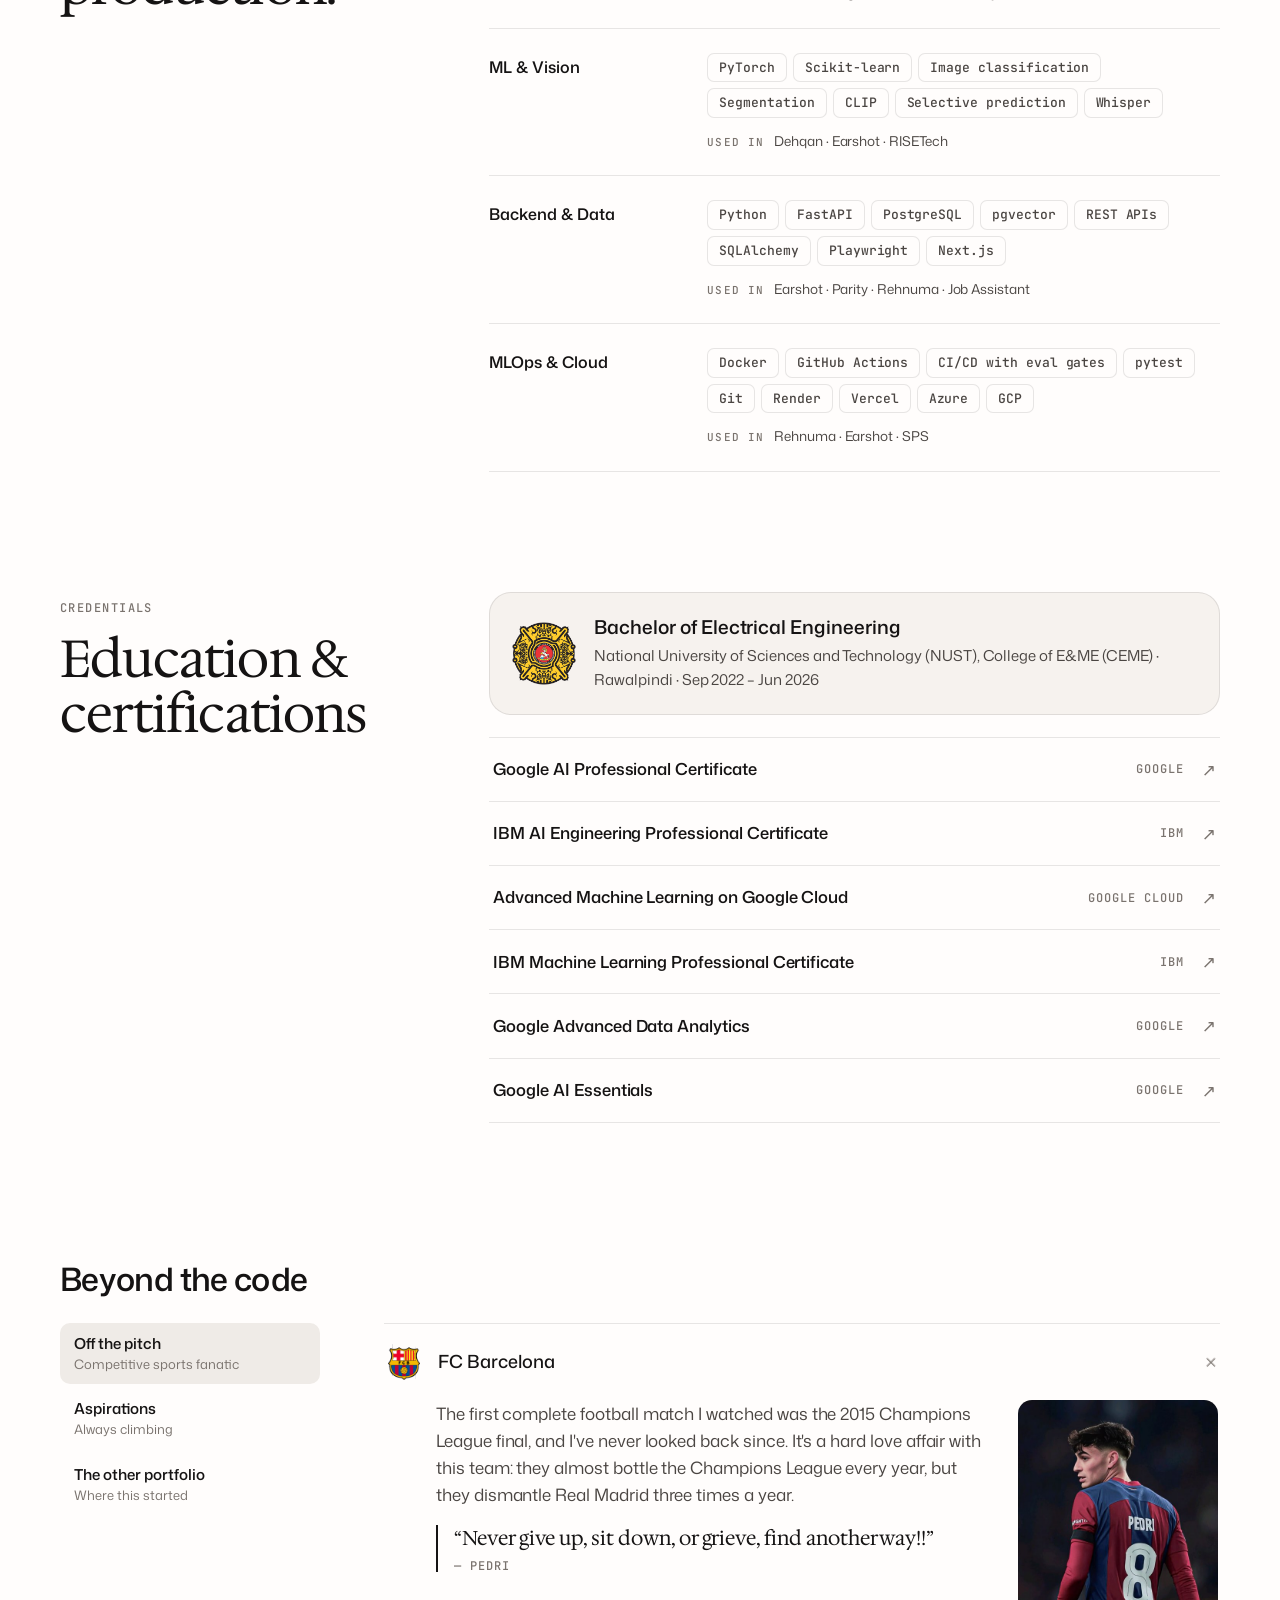
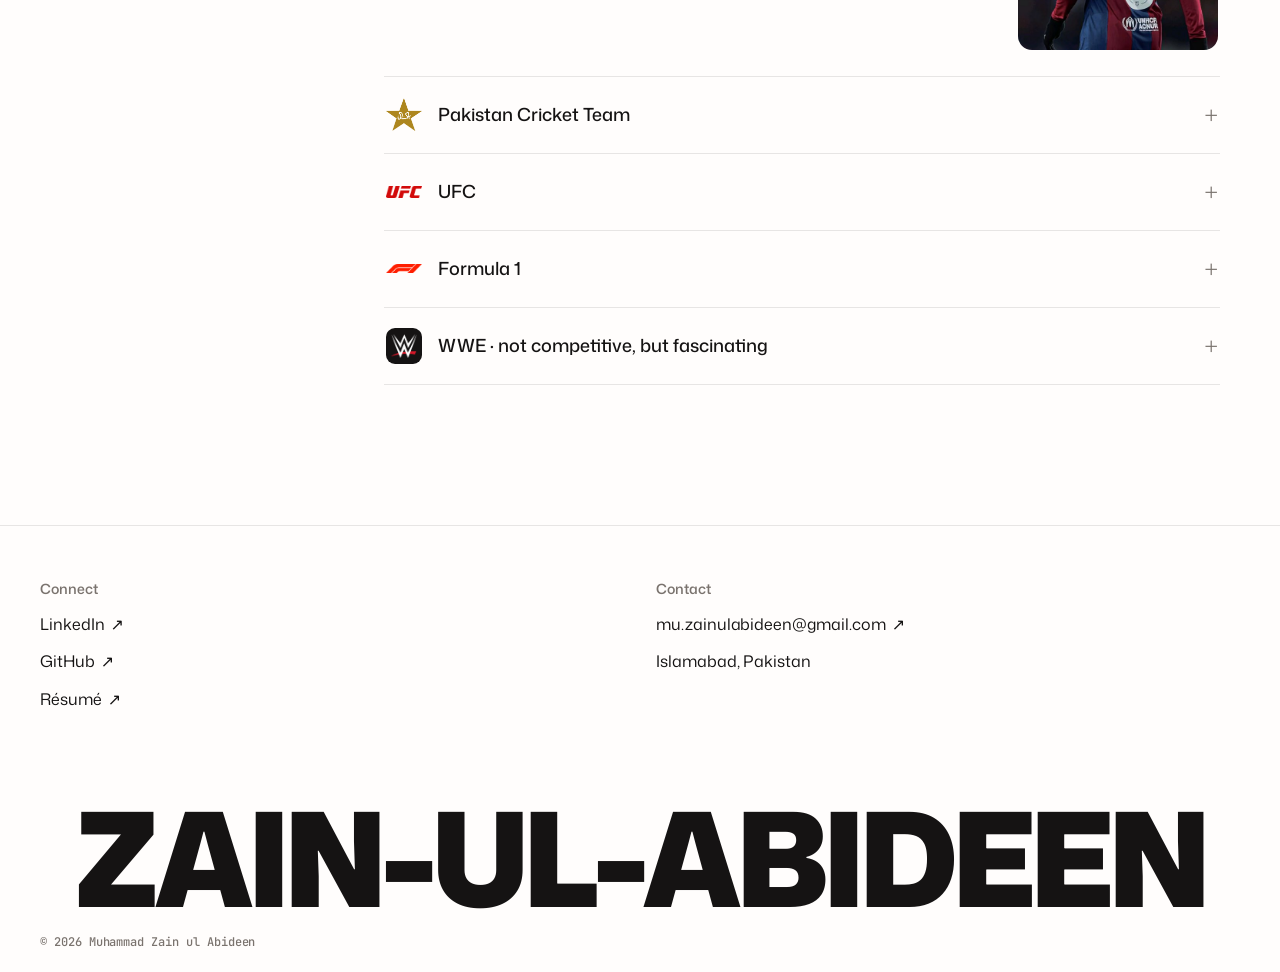
==== commit 39c8ba42: "Profile card: MUHAMMAD / ZAIN-UL-ABIDEEN, pure black, click-to-open rows" ====
--- a/index.html
+++ b/index.html
@@ -61,7 +61,7 @@
     <!-- ───────── hero ───────── -->
     <section class="hero">
       <div class="hero__copy">
-        <p class="eyebrow eyebrow--hero"><span class="dot"></span>AI Engineer · Available for work</p>
+        
         <h1 class="hero__h">I build reliable AI&nbsp;systems, <em>measured before they&nbsp;ship.</em></h1>
         <p class="hero__sub">I take ML and LLM products from prototype to production: retrieval, agents, computer vision and speech. Each one ships with its own evaluation, a deterministic check around the model, and its failure cases in the open.</p>
         <div class="hero__ctas">
@@ -73,11 +73,10 @@
 
       <div class="hero__side">
       <aside class="idcard" aria-label="Profile card">
-        <div class="idcard__top"><span>Model card</span><span>v2026.10</span></div>
-        <p class="idcard__name">Muhammad Zain<br>ul Abideen</p>
+        <p class="idcard__name"><small>Muhammad</small><span>ZAIN-UL-ABIDEEN</span></p>
         <p class="idcard__role">AI Engineer · BEng Electrical, NUST ’26</p>
         <ul class="idcard__rows">
-          <li class="idrow" tabindex="0" aria-haspopup="true">
+          <li class="idrow" role="button" tabindex="0" aria-expanded="false">
             <span class="idrow__k">Focus</span><span class="idrow__v">Applied AI &amp; LLM systems</span><span class="idrow__chev" aria-hidden="true"></span>
             <div class="idrow__menu"><ul>
                 <li>RAG &amp; search</li>
@@ -87,7 +86,7 @@
                 <li>Speech &amp; audio</li>
             </ul></div>
           </li>
-          <li class="idrow" tabindex="0" aria-haspopup="true">
+          <li class="idrow" role="button" tabindex="0" aria-expanded="false">
             <span class="idrow__k">Scope</span><span class="idrow__v">Full-stack, model to UI</span><span class="idrow__chev" aria-hidden="true"></span>
             <div class="idrow__menu"><ul>
                 <li>Data &amp; retrieval pipelines</li>
@@ -97,7 +96,7 @@
                 <li>Deployment &amp; CI/CD</li>
             </ul></div>
           </li>
-          <li class="idrow idrow--open" tabindex="0" aria-haspopup="true">
+          <li class="idrow idrow--open" role="button" tabindex="0" aria-expanded="false">
             <span class="idrow__k">Open to</span><span class="idrow__v"><i aria-hidden="true"></i>Full-time &amp; freelance</span><span class="idrow__chev" aria-hidden="true"></span>
             <div class="idrow__menu"><ul>
                 <li><a href="mailto:mu.zainulabideen@gmail.com?subject=AI%20Engineer%20role">AI Engineer<span aria-hidden="true">↗</span></a></li>
@@ -108,7 +107,7 @@
             </ul></div>
           </li>
         </ul>
-        <div class="idcard__foot"><span>Hover or tap a row for more</span><a href="#proof">Evals ↓</a></div>
+        <div class="idcard__foot"><span>Click a row for more</span><a href="#proof">Evals ↓</a></div>
       </aside>
       </div>
     </section>
--- a/css/site.css
+++ b/css/site.css
@@ -693,3 +693,28 @@
   .idrow.is-open .idrow__chev { transform: rotate(225deg) translate(-2px, -2px); }
 }
 .proof__pitch { margin-top: -6px; }
+
+/* ───────── card v2: pure black, name as MUHAMMAD / ZAIN-UL-ABIDEEN, click-to-open rows ───────── */
+.idcard { background: #000; padding: 26px 24px 16px; }
+.idcard::before { display: none; }
+.idcard__name { margin: 0; display: grid; gap: 6px; }
+.idcard__name small { font: 600 13px/1 var(--sans); letter-spacing: .32em; text-transform: uppercase; color: rgba(243, 239, 233, .62); }
+.idcard__name span { font: 900 clamp(30px, 2.9vw, 40px)/.95 var(--sans); font-stretch: 112%; letter-spacing: -.035em; color: #fff; white-space: nowrap; }
+.idcard__role { margin: 14px 0 18px; }
+/* rows: hover only highlights; a click opens the list in place (one at a time) */
+.idrow { cursor: pointer; border-radius: 10px; transition: background .2s var(--ease); margin: 0 -8px; padding: 14px 12px; }
+.idrow:hover { background: rgba(255, 255, 255, .05); }
+.idrow + .idrow { border-top-color: rgba(255, 255, 255, .1); }
+.idrow__menu, .idrow:hover .idrow__menu, .idrow:focus-within .idrow__menu {
+  position: static; grid-column: 1 / -1; max-height: 0; overflow: hidden; padding: 0 6px; margin: 0 -4px;
+  opacity: 0; transform: none; pointer-events: none; background: #141414;
+  transition: max-height .4s var(--ease), opacity .25s var(--ease), padding .3s var(--ease), margin .3s var(--ease);
+}
+.idrow.is-open .idrow__menu { max-height: 340px; opacity: 1; padding: 6px; margin: 12px -4px 0; pointer-events: auto; }
+.idrow:hover .idrow__chev, .idrow:focus-within .idrow__chev { transform: rotate(45deg) translate(-2px, -2px); }
+.idrow.is-open .idrow__chev { transform: rotate(225deg) translate(-2px, -2px); }
+.idrow.is-open { background: rgba(255, 255, 255, .04); }
+@media (max-width: 420px) { .idcard__name span { font-size: 30px; } }
+/* the card grows downward when a row opens, instead of re-centring */
+.hero__side { align-self: start; margin-top: clamp(12px, 4.5vw, 64px); }
+@media (max-width: 900px) { .hero__side { margin-top: 0; } }
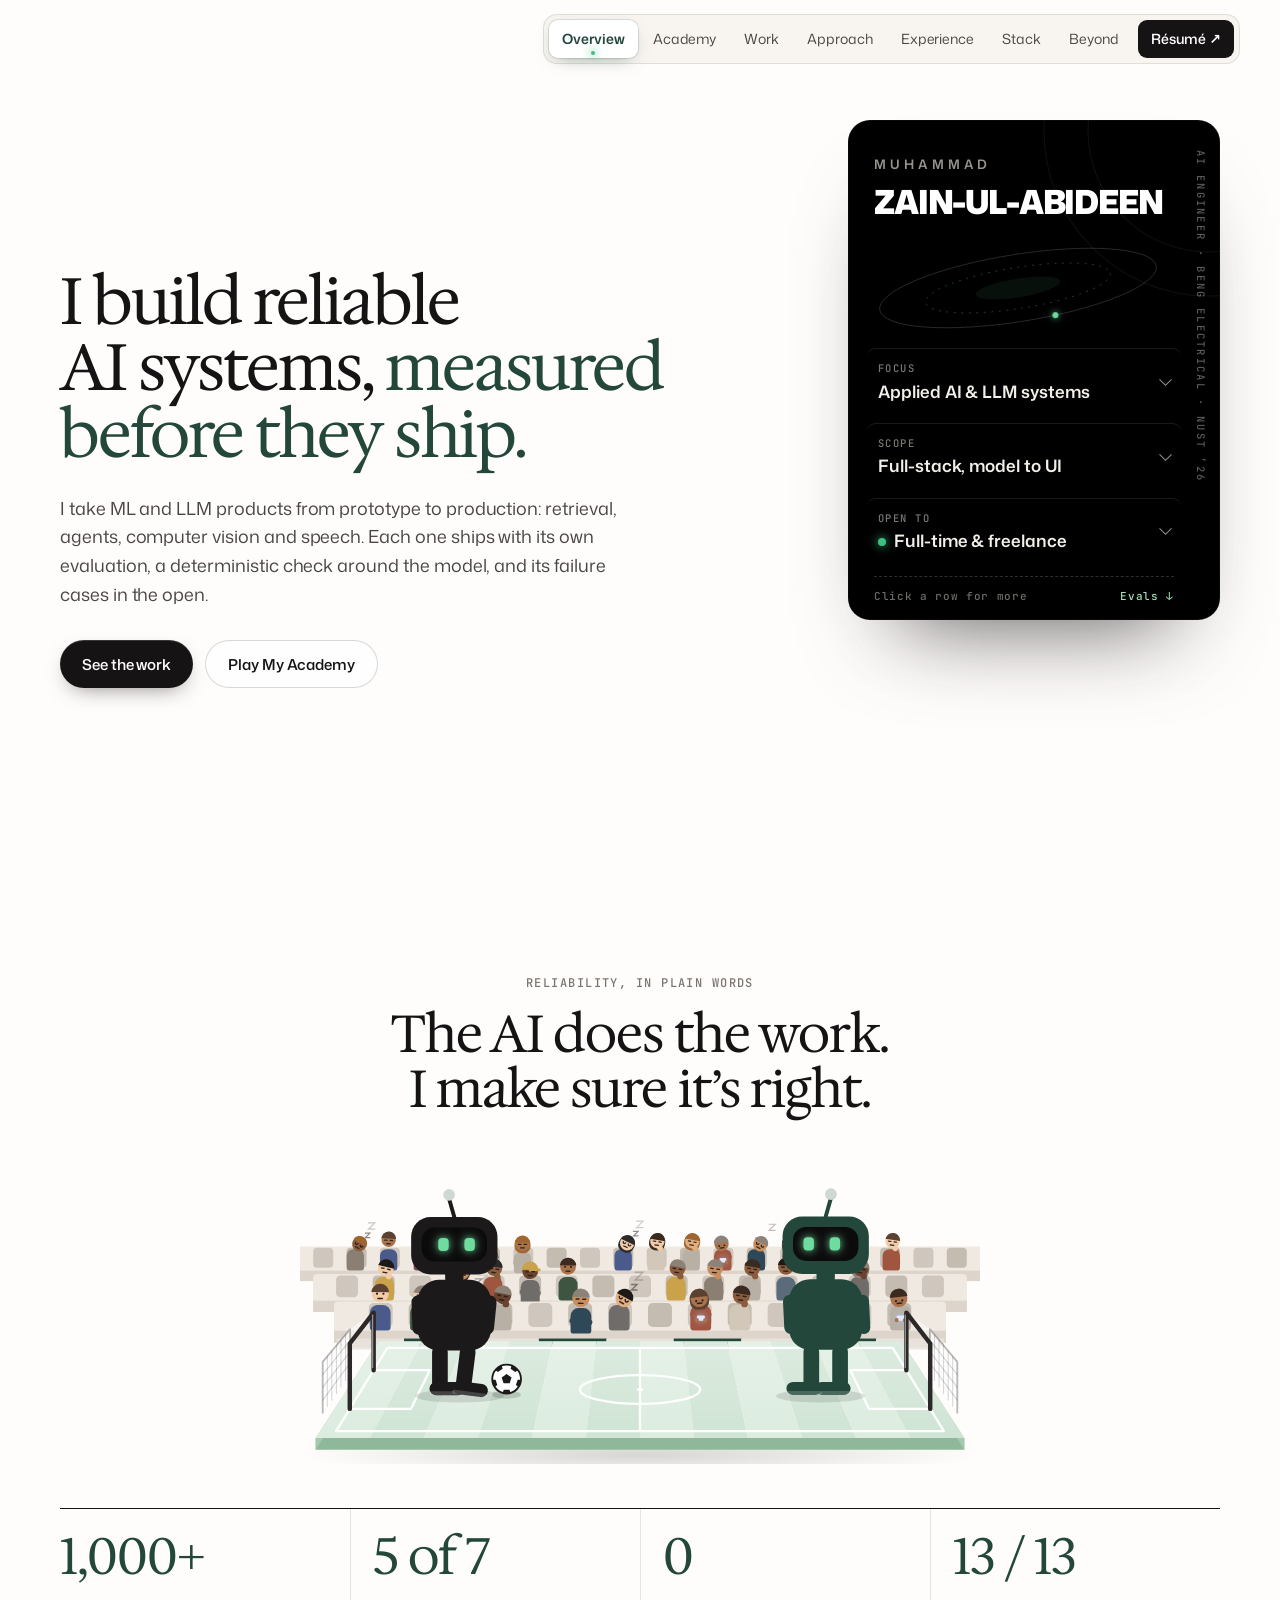
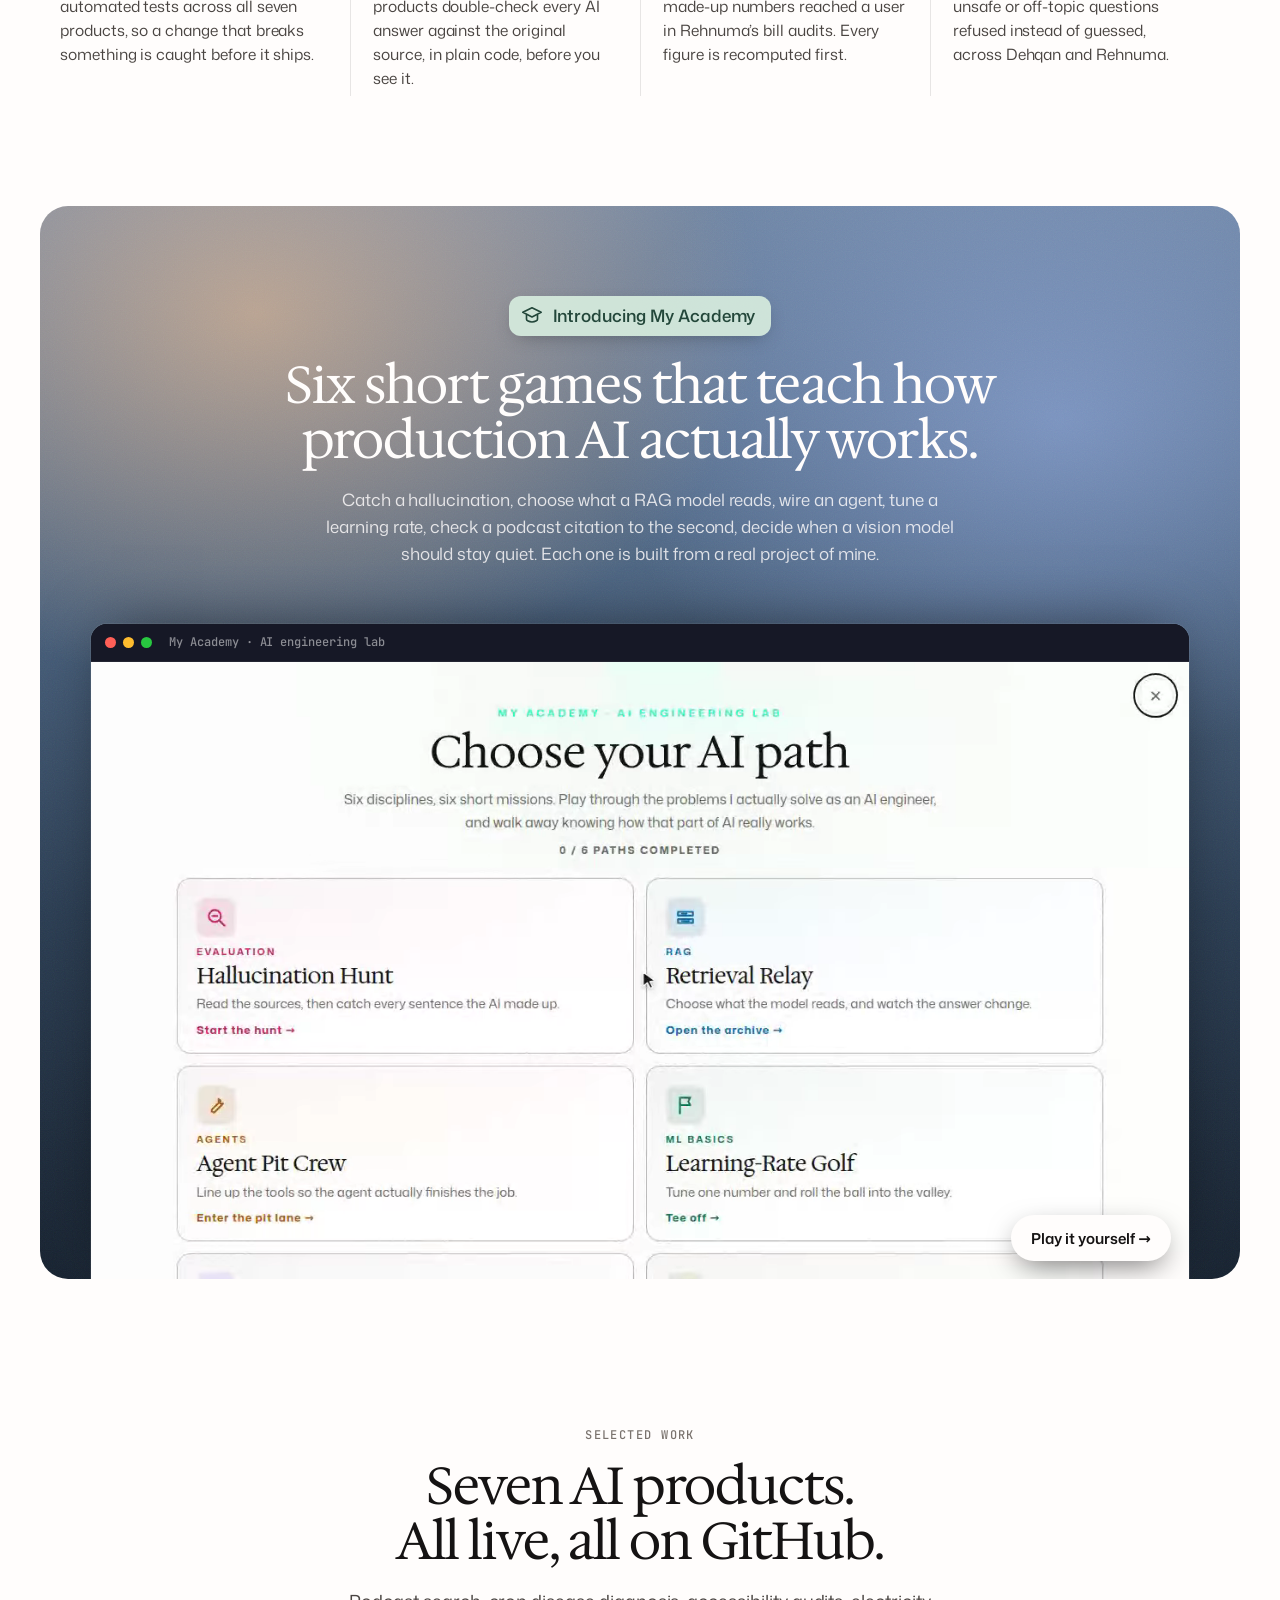
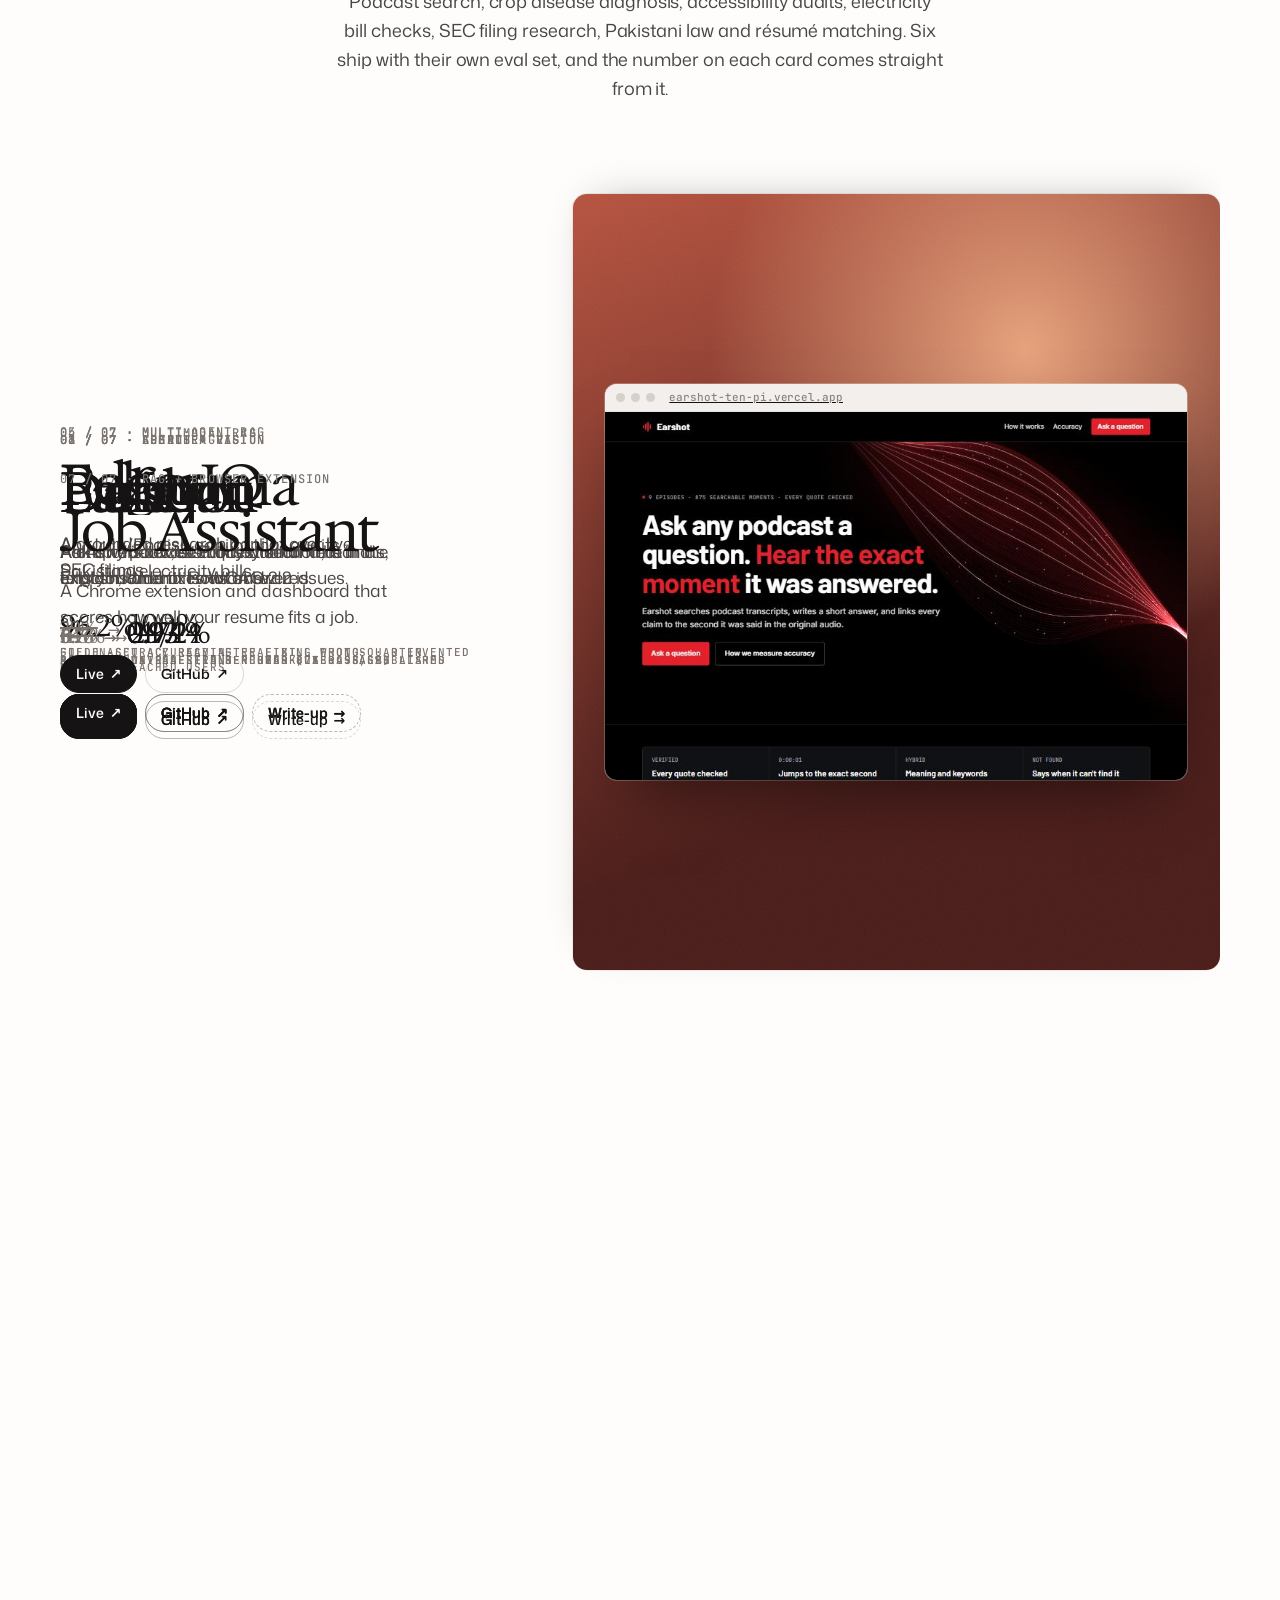
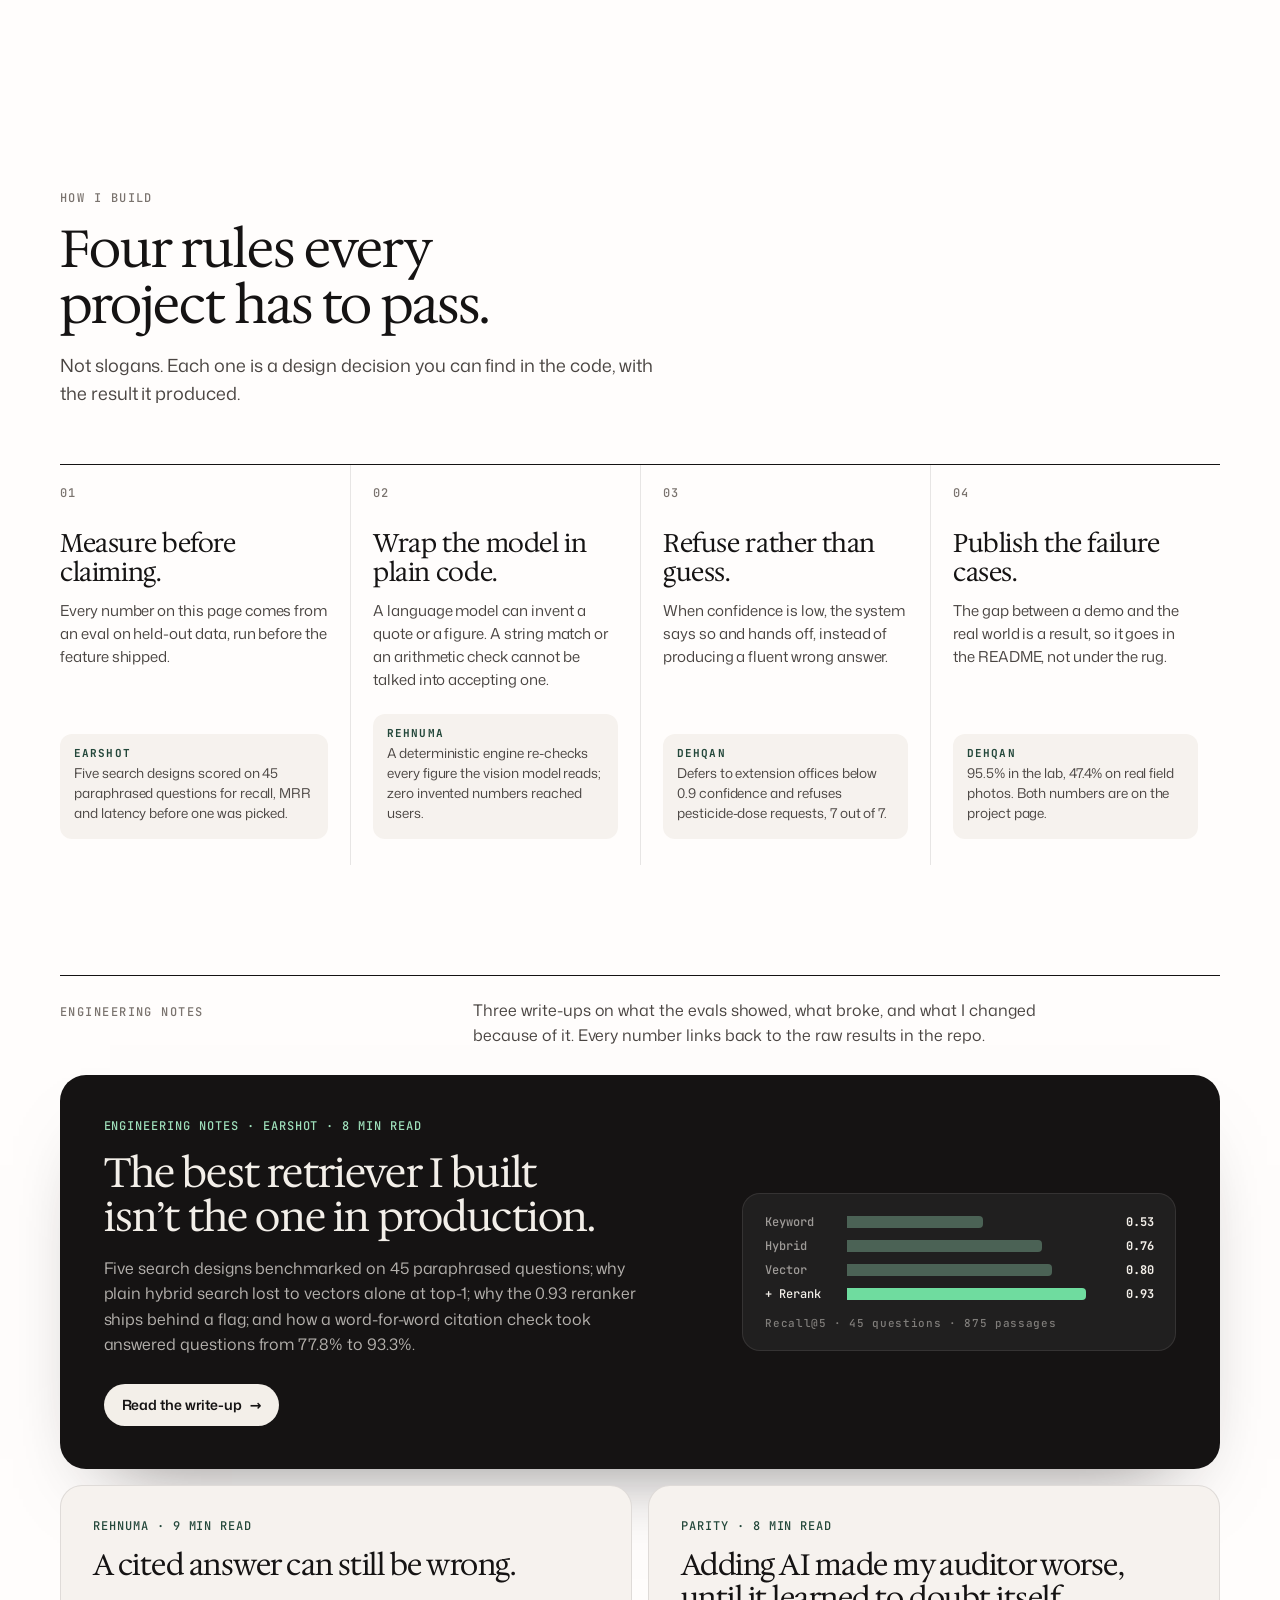
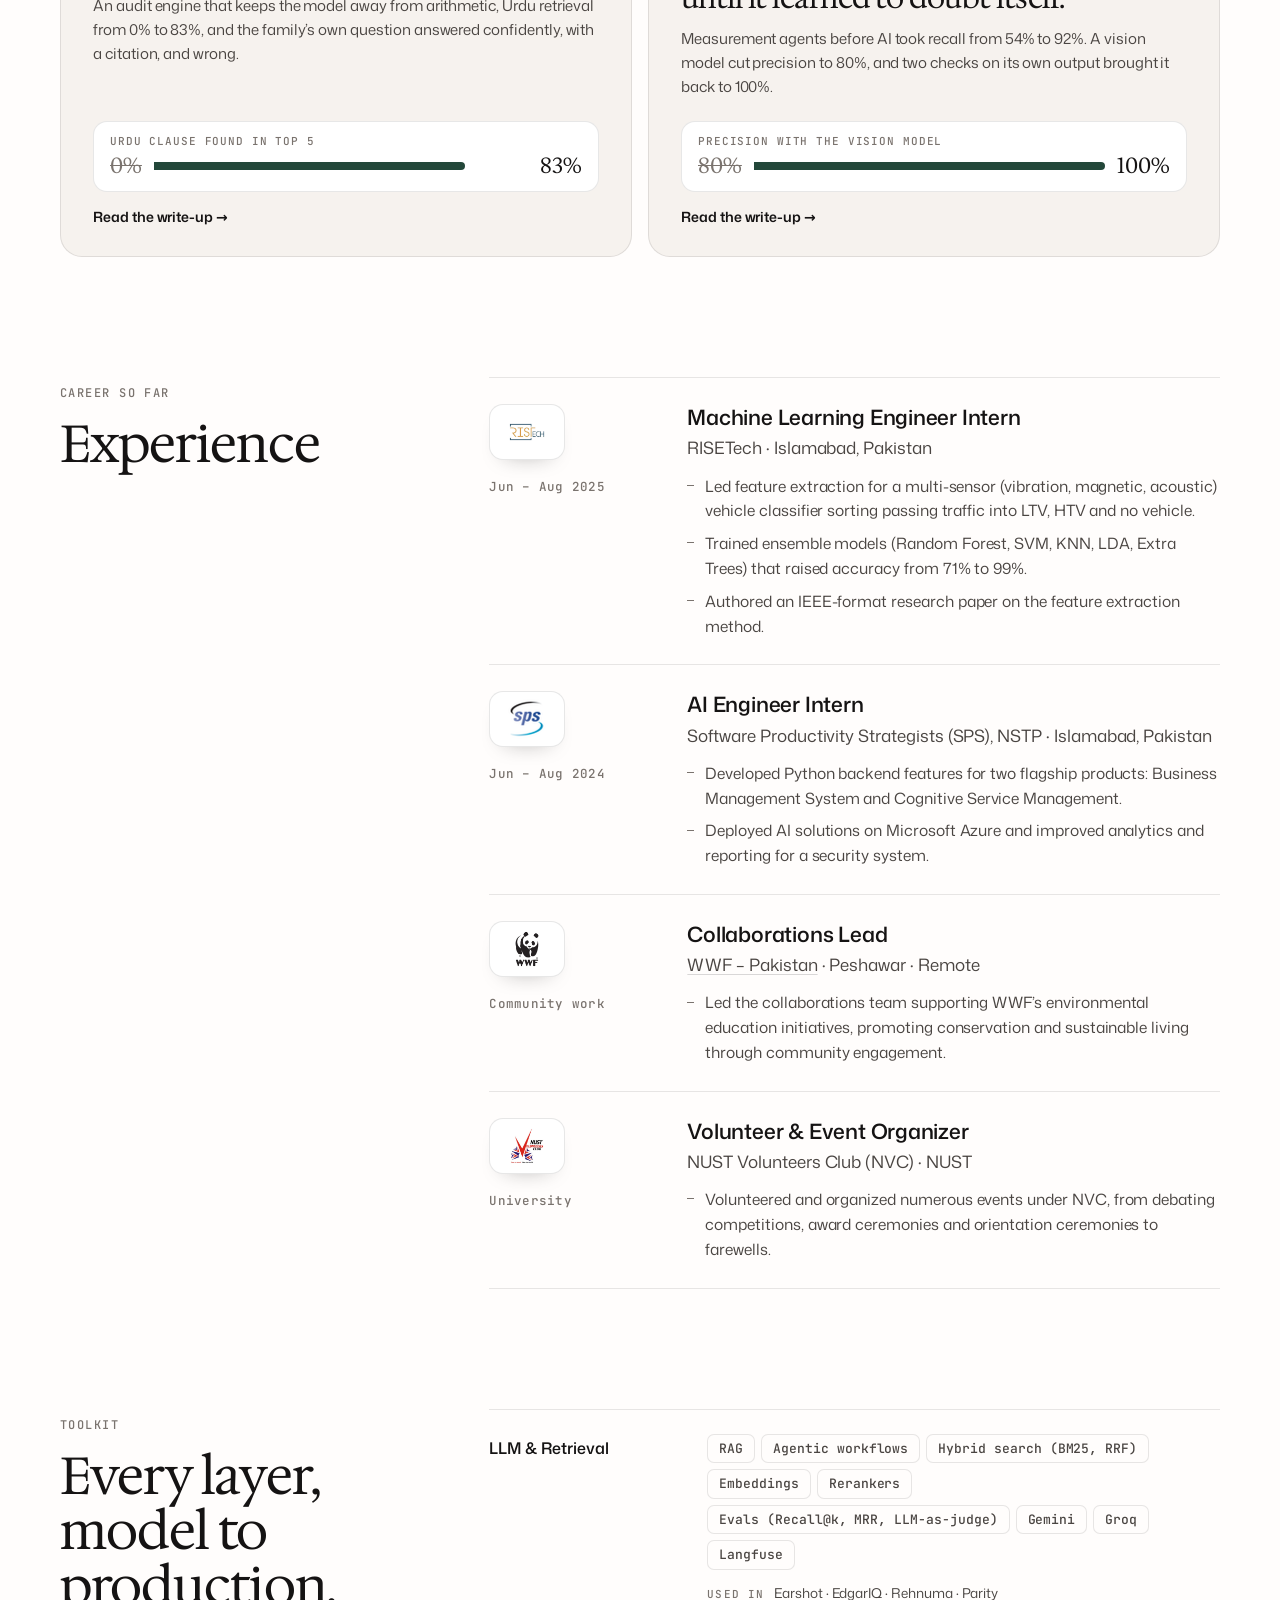
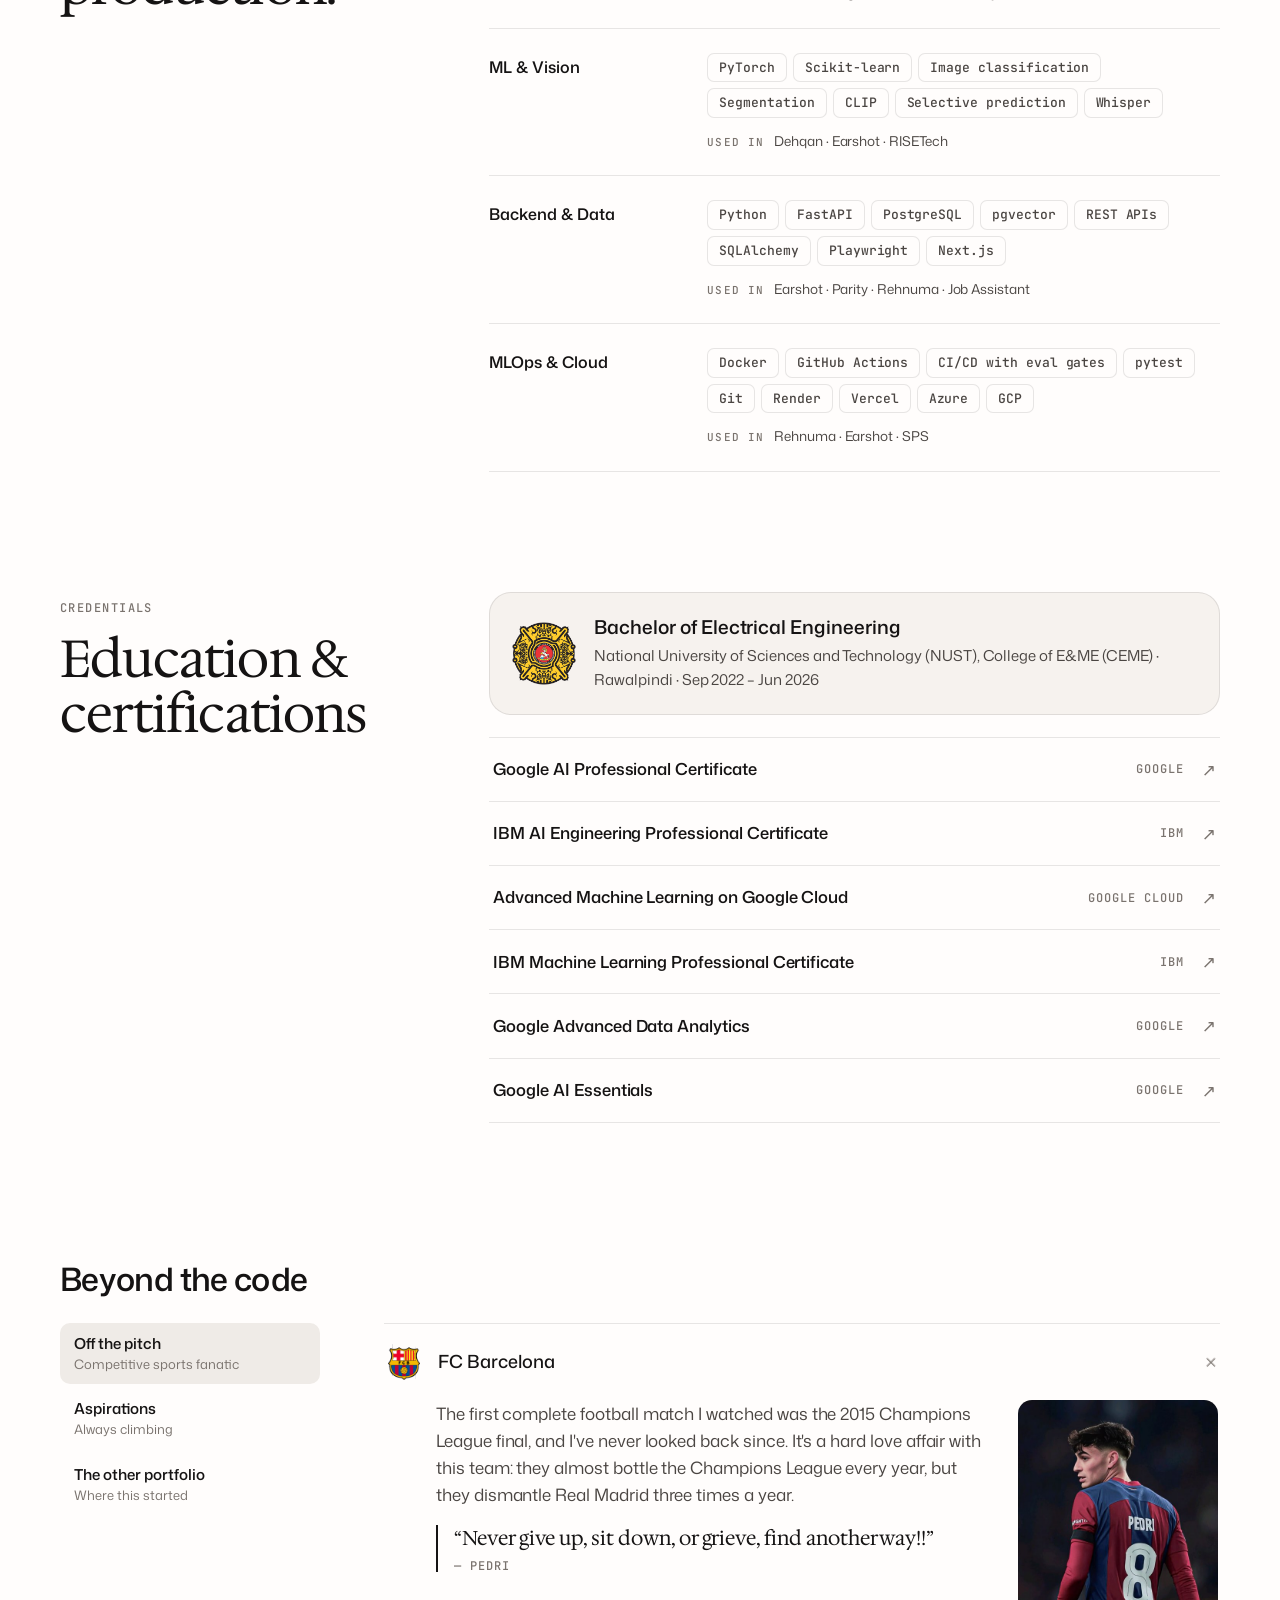
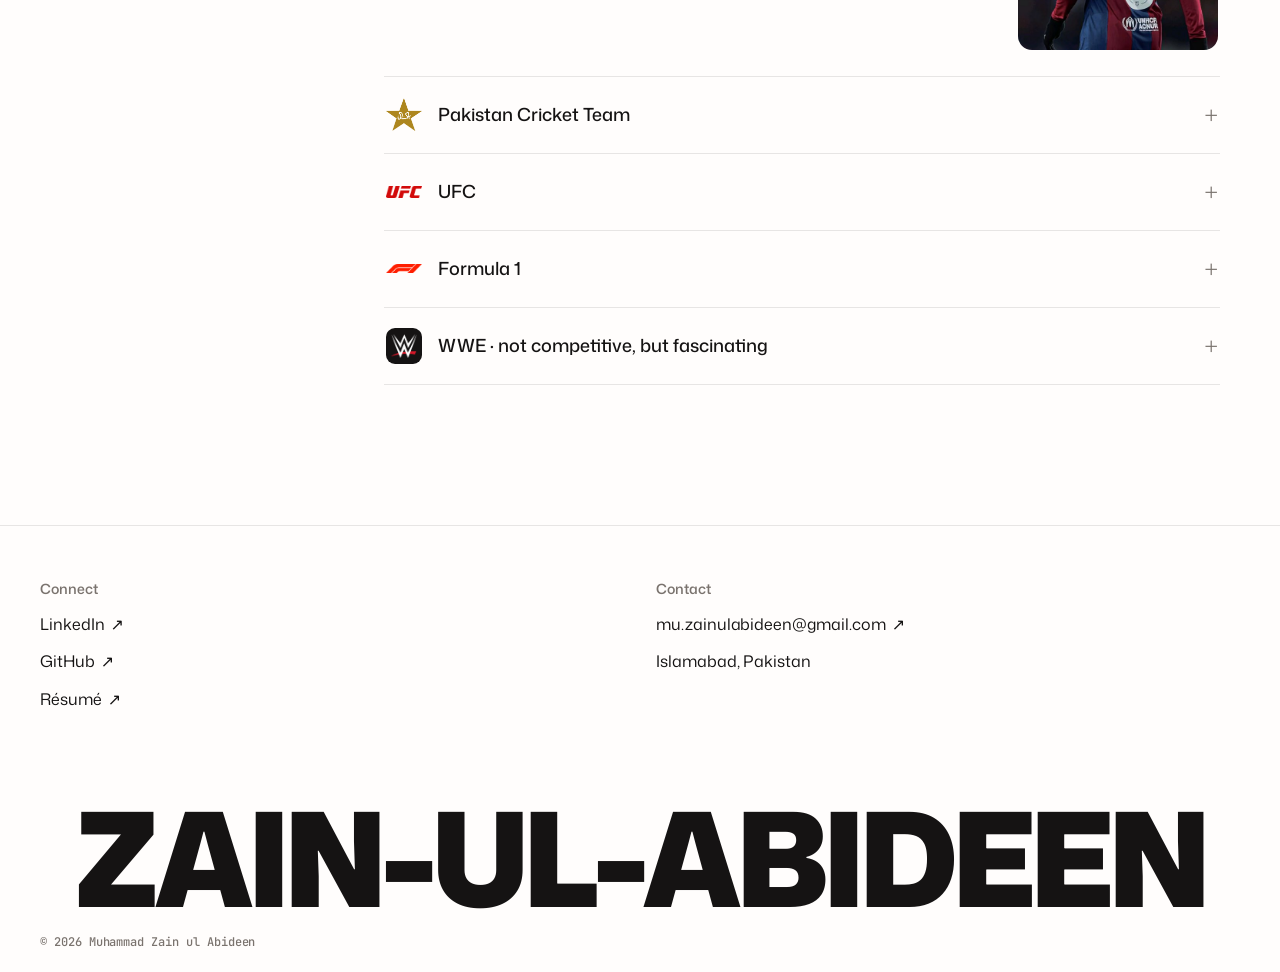
==== commit 54b4bc42: "Profile card: ZAIN-UL-ABIDEEN on one line" ====
--- a/index.html
+++ b/index.html
@@ -73,7 +73,19 @@
 
       <div class="hero__side">
       <aside class="idcard" aria-label="Profile card">
-        <p class="idcard__name"><small>Muhammad</small><span>ZAIN-UL-ABIDEEN</span></p>
+        <svg class="idcard__corner" viewBox="0 0 200 200" aria-hidden="true" focusable="false"><circle cx="190" cy="10" r="150" /><circle cx="190" cy="10" r="110" /></svg>
+        <p class="idcard__edge" aria-hidden="true">AI Engineer · BEng Electrical · NUST ’26</p>
+        <p class="idcard__name"><small>Muhammad</small><span class="idcard__fit">ZAIN-UL-ABIDEEN</span></p>
+        <div class="idcard__orbit" aria-hidden="true">
+          <svg viewBox="0 0 320 120" focusable="false">
+            <g transform="rotate(-9 160 60)">
+              <ellipse cx="160" cy="60" rx="150" ry="36" />
+              <ellipse cx="160" cy="60" rx="100" ry="22" class="o-dash" />
+              <ellipse cx="160" cy="60" rx="46" ry="10" class="o-core" />
+              <circle r="3.2" class="idcard__sat"><animateMotion dur="14s" repeatCount="indefinite" path="M10,60 a150,36 0 1,0 300,0 a150,36 0 1,0 -300,0" /></circle>
+            </g>
+          </svg>
+        </div>
         <p class="idcard__role">AI Engineer · BEng Electrical, NUST ’26</p>
         <ul class="idcard__rows">
           <li class="idrow" role="button" tabindex="0" aria-expanded="false">
--- a/css/site.css
+++ b/css/site.css
@@ -718,3 +718,45 @@
 /* the card grows downward when a row opens, instead of re-centring */
 .hero__side { align-self: start; margin-top: clamp(12px, 4.5vw, 64px); }
 @media (max-width: 900px) { .hero__side { margin-top: 0; } }
+
+/* ───────── card v3: vertical (portrait), orbit lines in the background ───────── */
+.idcard { width: min(372px, 100%); min-height: 540px; display: flex; flex-direction: column; padding: 30px 46px 18px 26px; overflow: hidden; }
+.idcard__orbit { position: absolute; inset: 0; width: 100%; height: 100%; z-index: -1; pointer-events: none; }
+.idcard__orbit ellipse { fill: none; stroke: rgba(255, 255, 255, .09); stroke-width: 1; }
+.idcard__orbit ellipse:nth-child(2) { stroke: rgba(111, 220, 159, .16); stroke-dasharray: 2 6; }
+.idcard__orbit ellipse:nth-child(3) { stroke: rgba(255, 255, 255, .06); }
+.idcard__sat { fill: #6fdc9f; filter: drop-shadow(0 0 4px rgba(111, 220, 159, .9)); transform: rotate(-28deg); transform-origin: 250px 150px; }
+.idcard__edge { position: absolute; right: 14px; top: 30px; margin: 0; writing-mode: vertical-rl; font: 500 10.5px/1 var(--mono); letter-spacing: .22em; text-transform: uppercase; color: rgba(243, 239, 233, .38); }
+.idcard__name { gap: 4px; margin-top: 8px; }
+.idcard__name small { margin-bottom: 10px; }
+.idcard__name span { font-size: clamp(40px, 3.9vw, 54px); line-height: .9; }
+.idcard__role { display: none; }
+.idcard__rows { margin-top: auto; padding-top: 30px; }
+.idrow { grid-template-columns: 1fr 18px; grid-template-areas: "k chev" "v chev" "menu menu"; row-gap: 7px; }
+.idrow__k { grid-area: k; }
+.idrow__v { grid-area: v; font-size: 17px; }
+.idrow__chev { grid-area: chev; align-self: center; }
+.idrow__menu, .idrow:hover .idrow__menu, .idrow:focus-within .idrow__menu { grid-area: menu; }
+@media (max-width: 900px) { .idcard { width: 100%; min-height: 0; } .idcard__name span { font-size: clamp(38px, 11vw, 54px); } }
+@media (prefers-reduced-motion: reduce) { .idcard__sat { display: none; } }
+
+.idcard { min-height: 520px; }
+.idcard__orbit circle.o-faint { fill: none; stroke: rgba(255, 255, 255, .06); }
+.idcard__orbit ellipse { stroke: rgba(255, 255, 255, .13); }
+.idcard__orbit ellipse.o-dash { stroke: rgba(111, 220, 159, .22); stroke-dasharray: 2 6; }
+.idcard__sat { transform: none; }
+.hero__side { margin-top: 0; }
+
+/* orbit lives in its own band between the name and the rows, so it never touches text */
+.idcard { min-height: 0; }
+.idcard__orbit { position: relative; inset: auto; z-index: 0; height: 112px; margin: 14px -6px 4px; }
+.idcard__orbit svg { display: block; width: 100%; height: 100%; overflow: visible; }
+.idcard__orbit ellipse { fill: none; stroke: rgba(255, 255, 255, .16); stroke-width: 1; }
+.idcard__orbit ellipse.o-dash { stroke: rgba(111, 220, 159, .3); stroke-dasharray: 2 6; }
+.idcard__orbit ellipse.o-core { stroke: none; fill: rgba(111, 220, 159, .07); }
+.idcard__rows { margin-top: 0; padding-top: 0; }
+.idcard__corner { position: absolute; right: 0; top: 0; width: 220px; height: 220px; z-index: -1; pointer-events: none; }
+.idcard__corner circle { fill: none; stroke: rgba(255, 255, 255, .06); }
+
+/* full surname on one line; JS sizes it to the card's width */
+.idcard__name span.idcard__fit { display: block; white-space: nowrap; font-size: 34px; line-height: 1; }
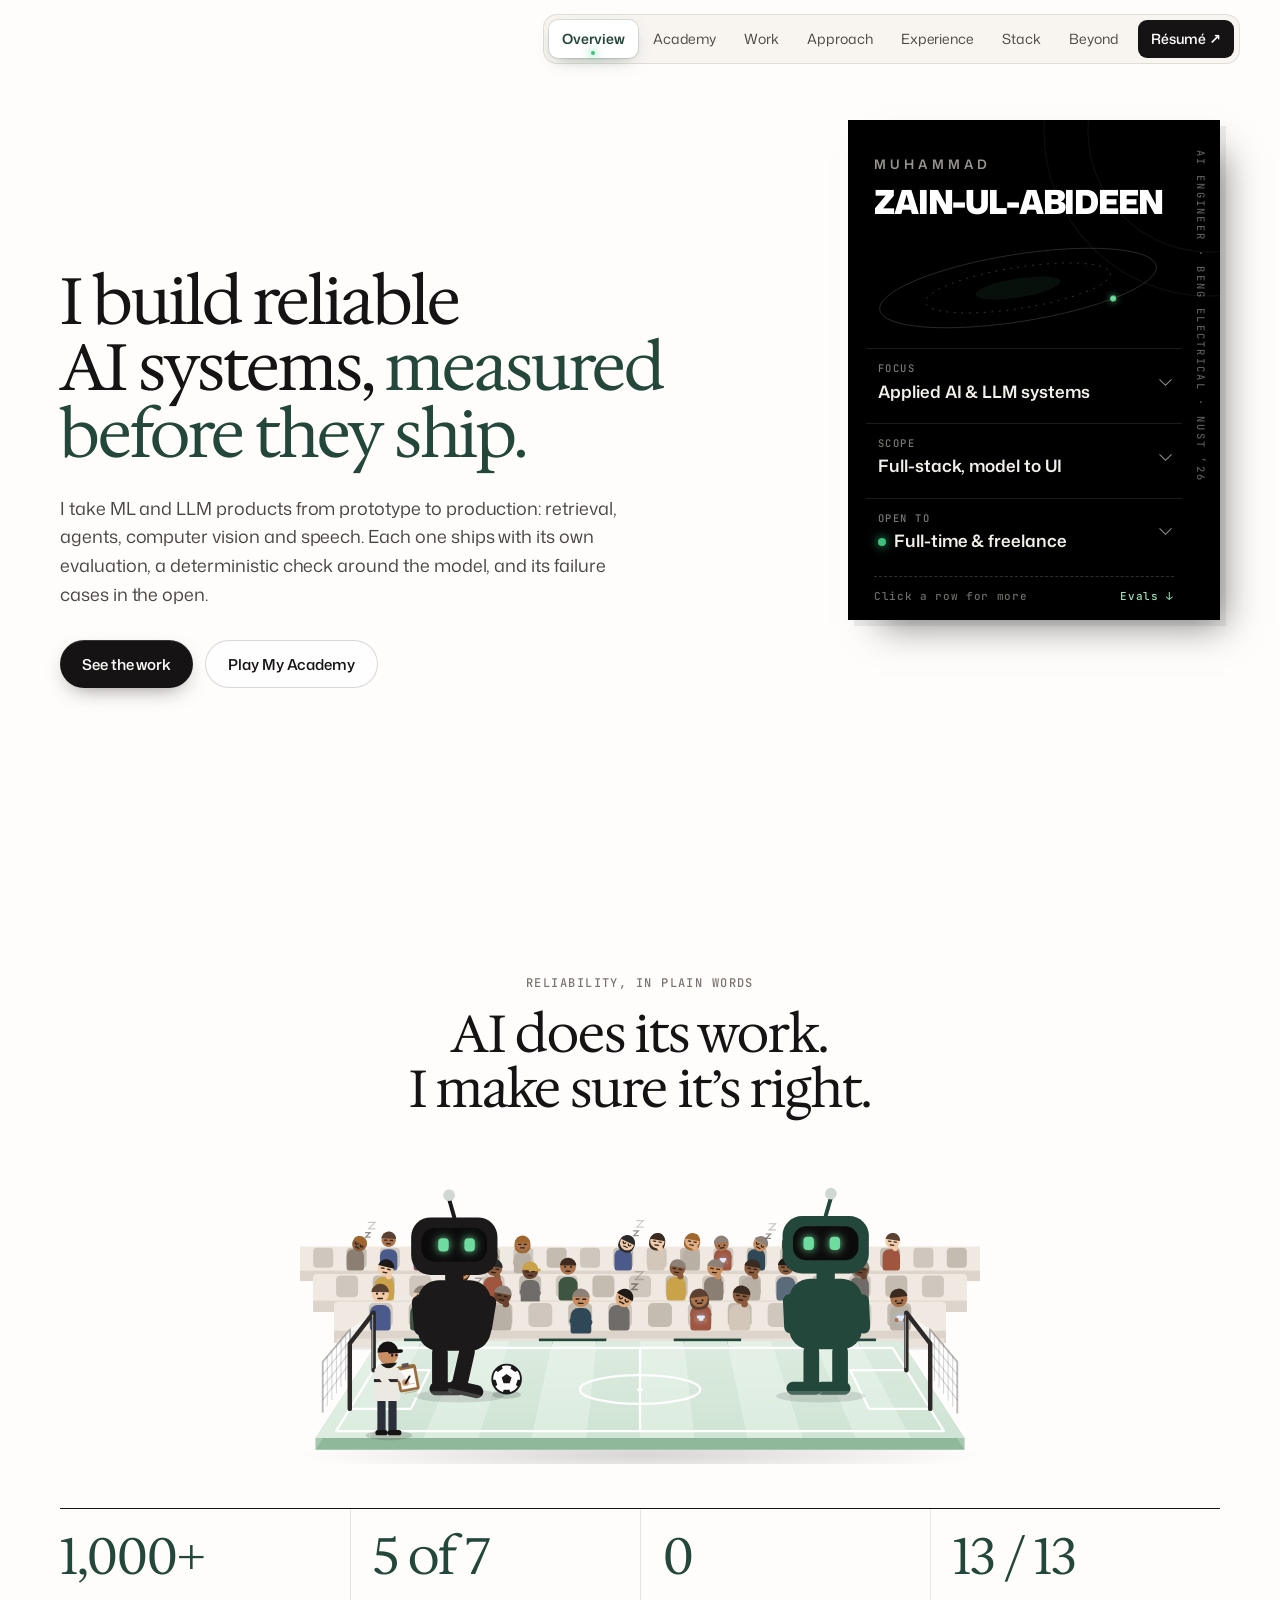
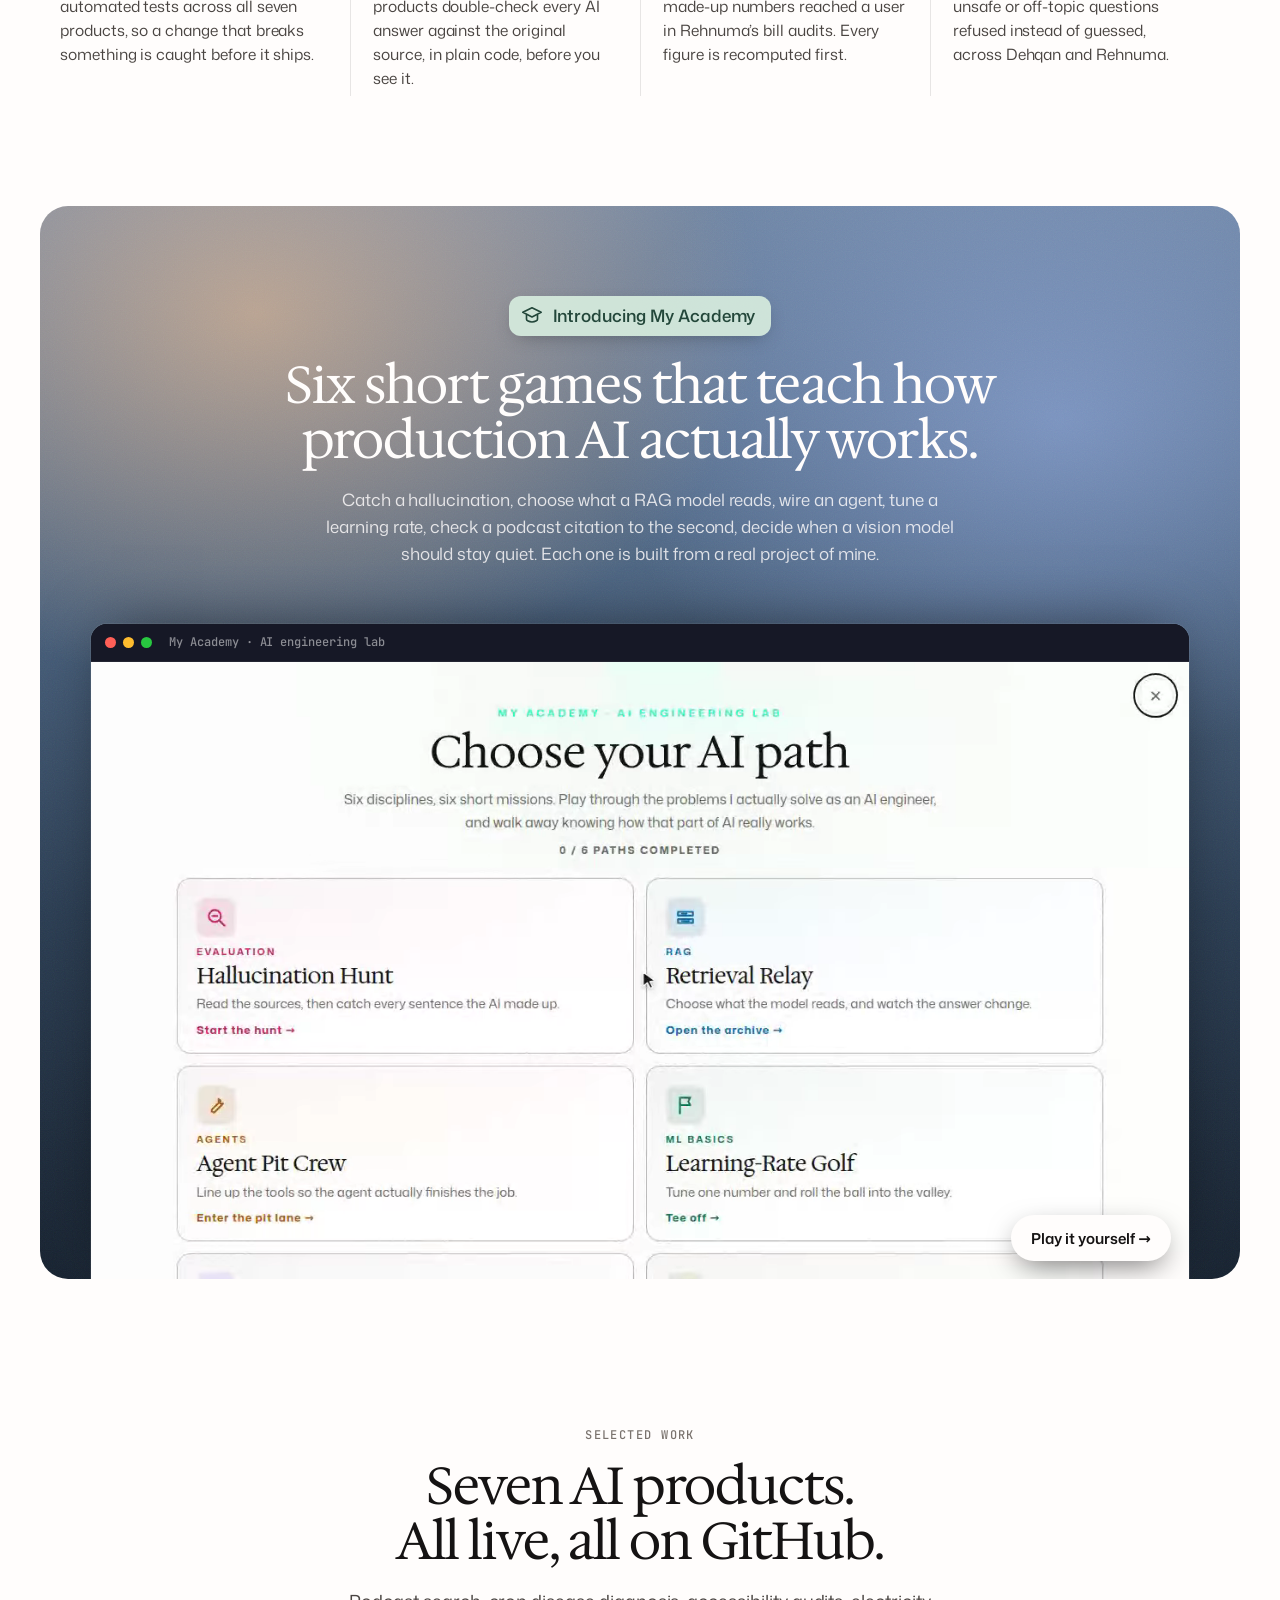
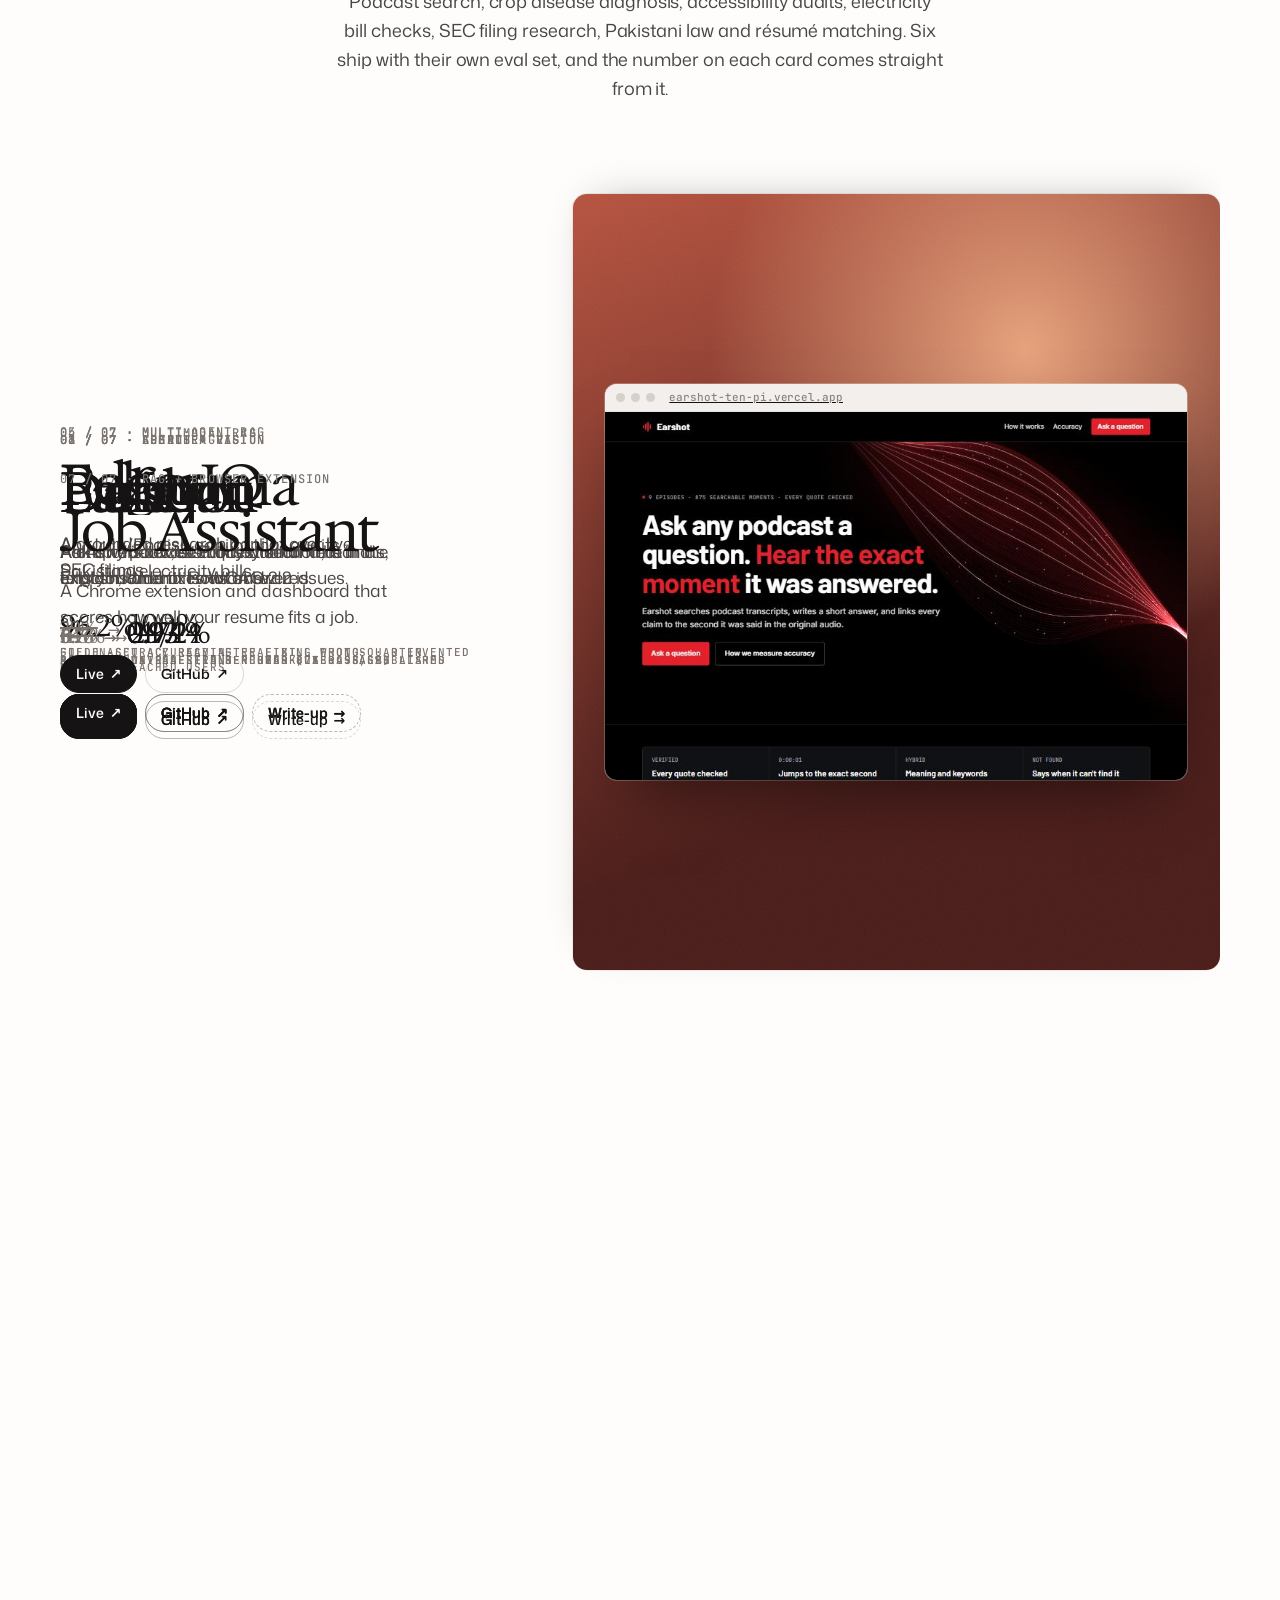
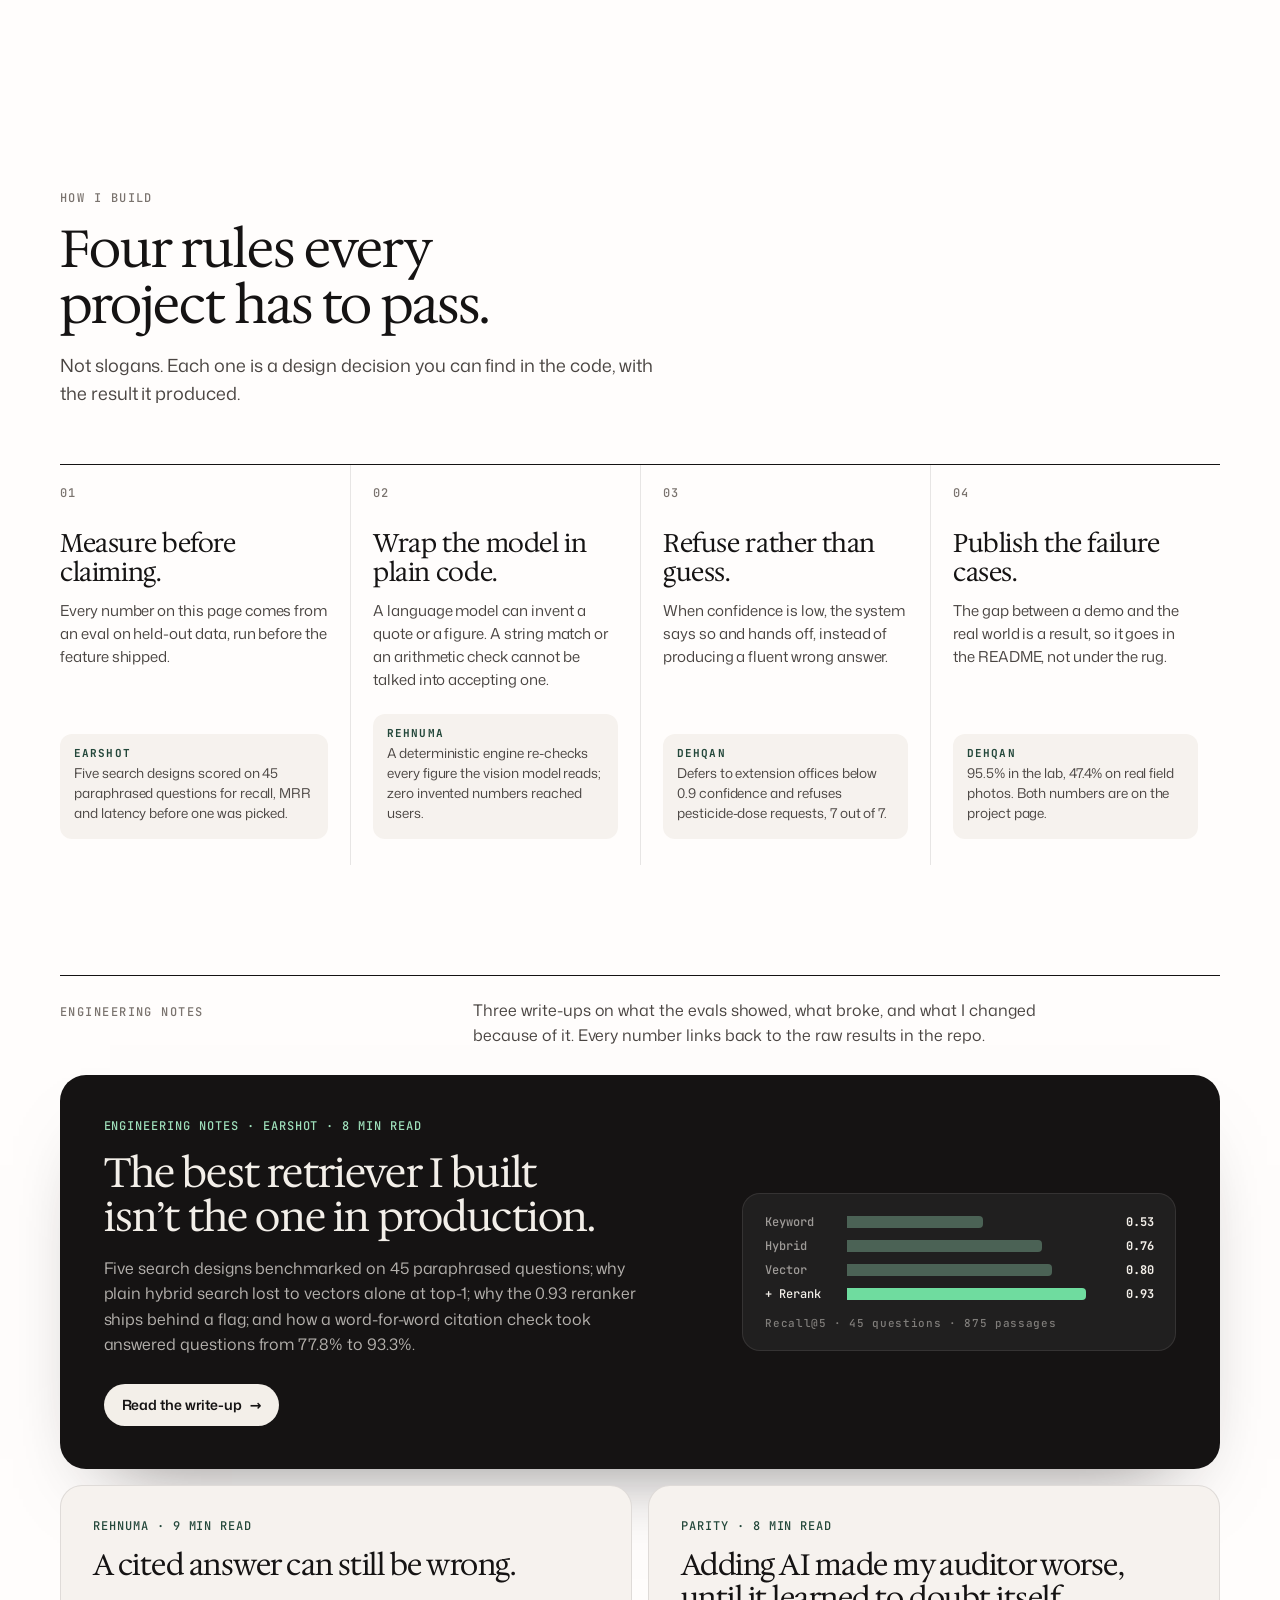
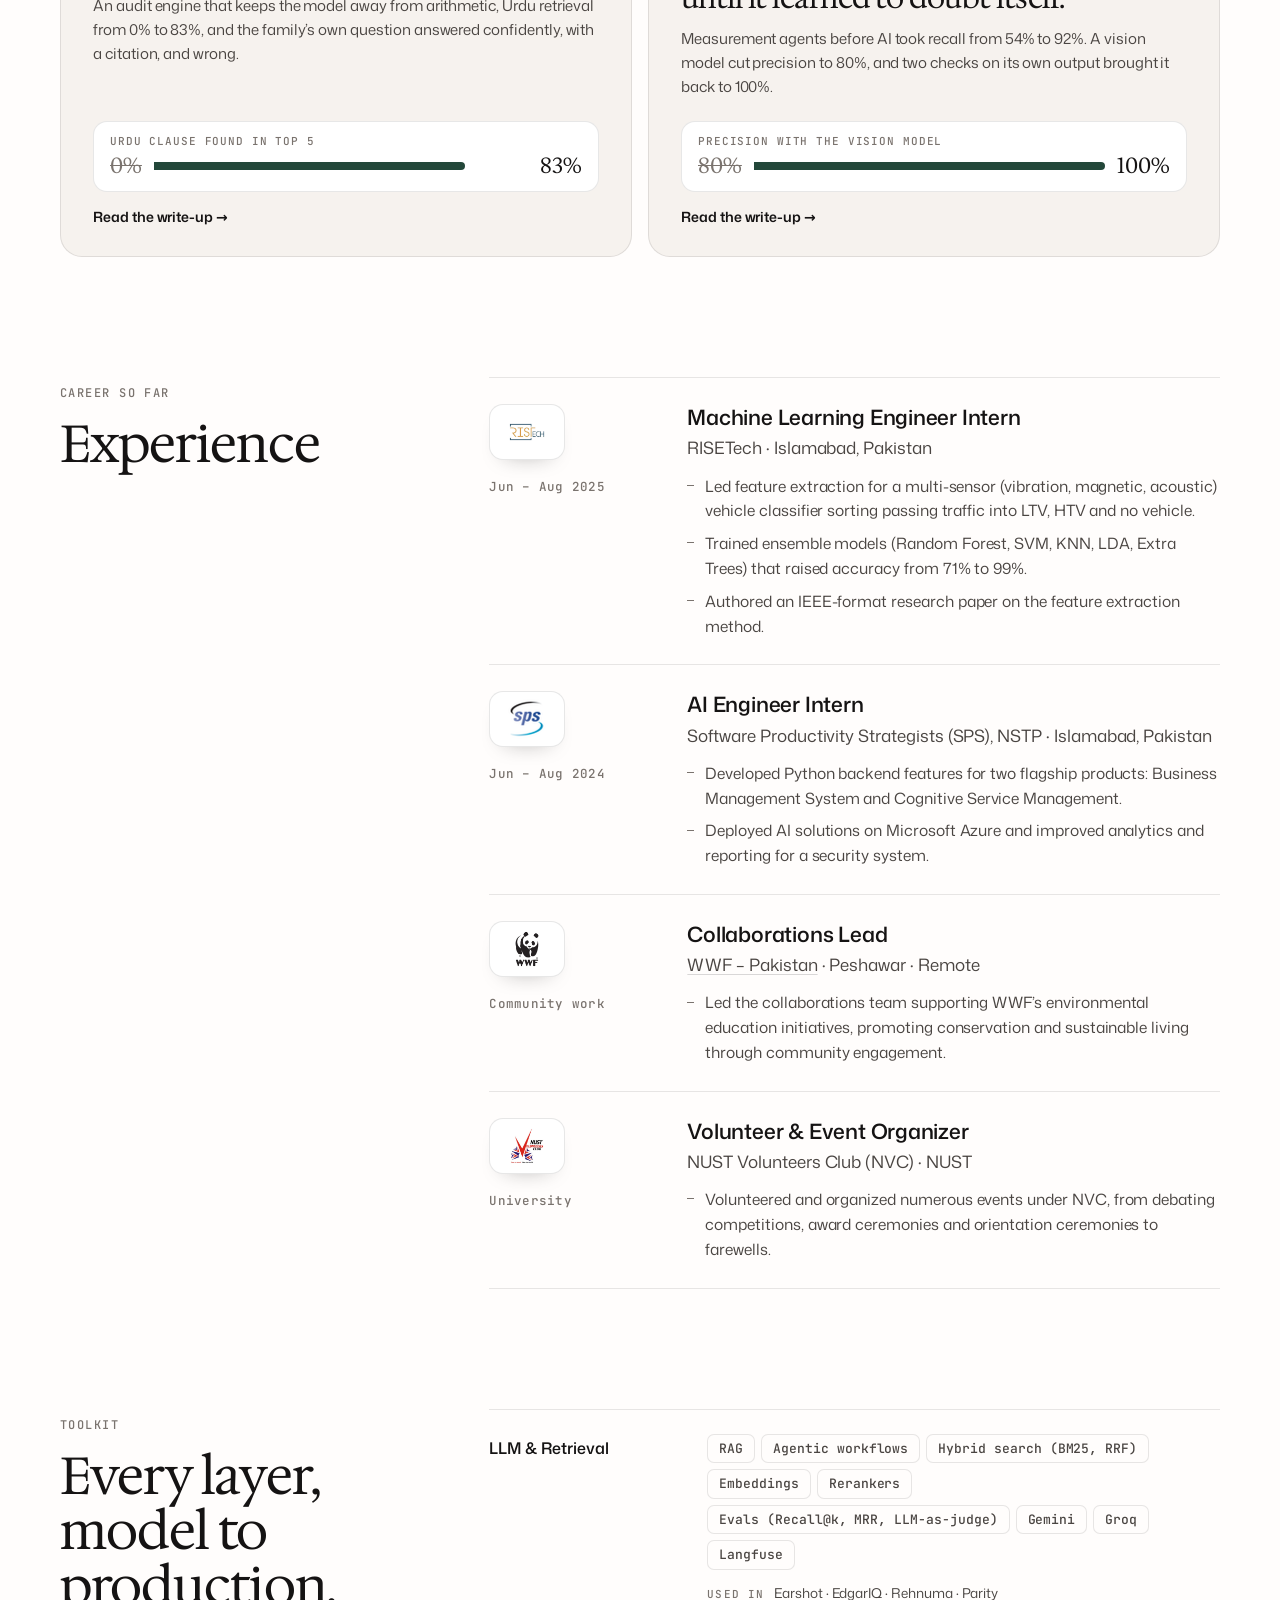
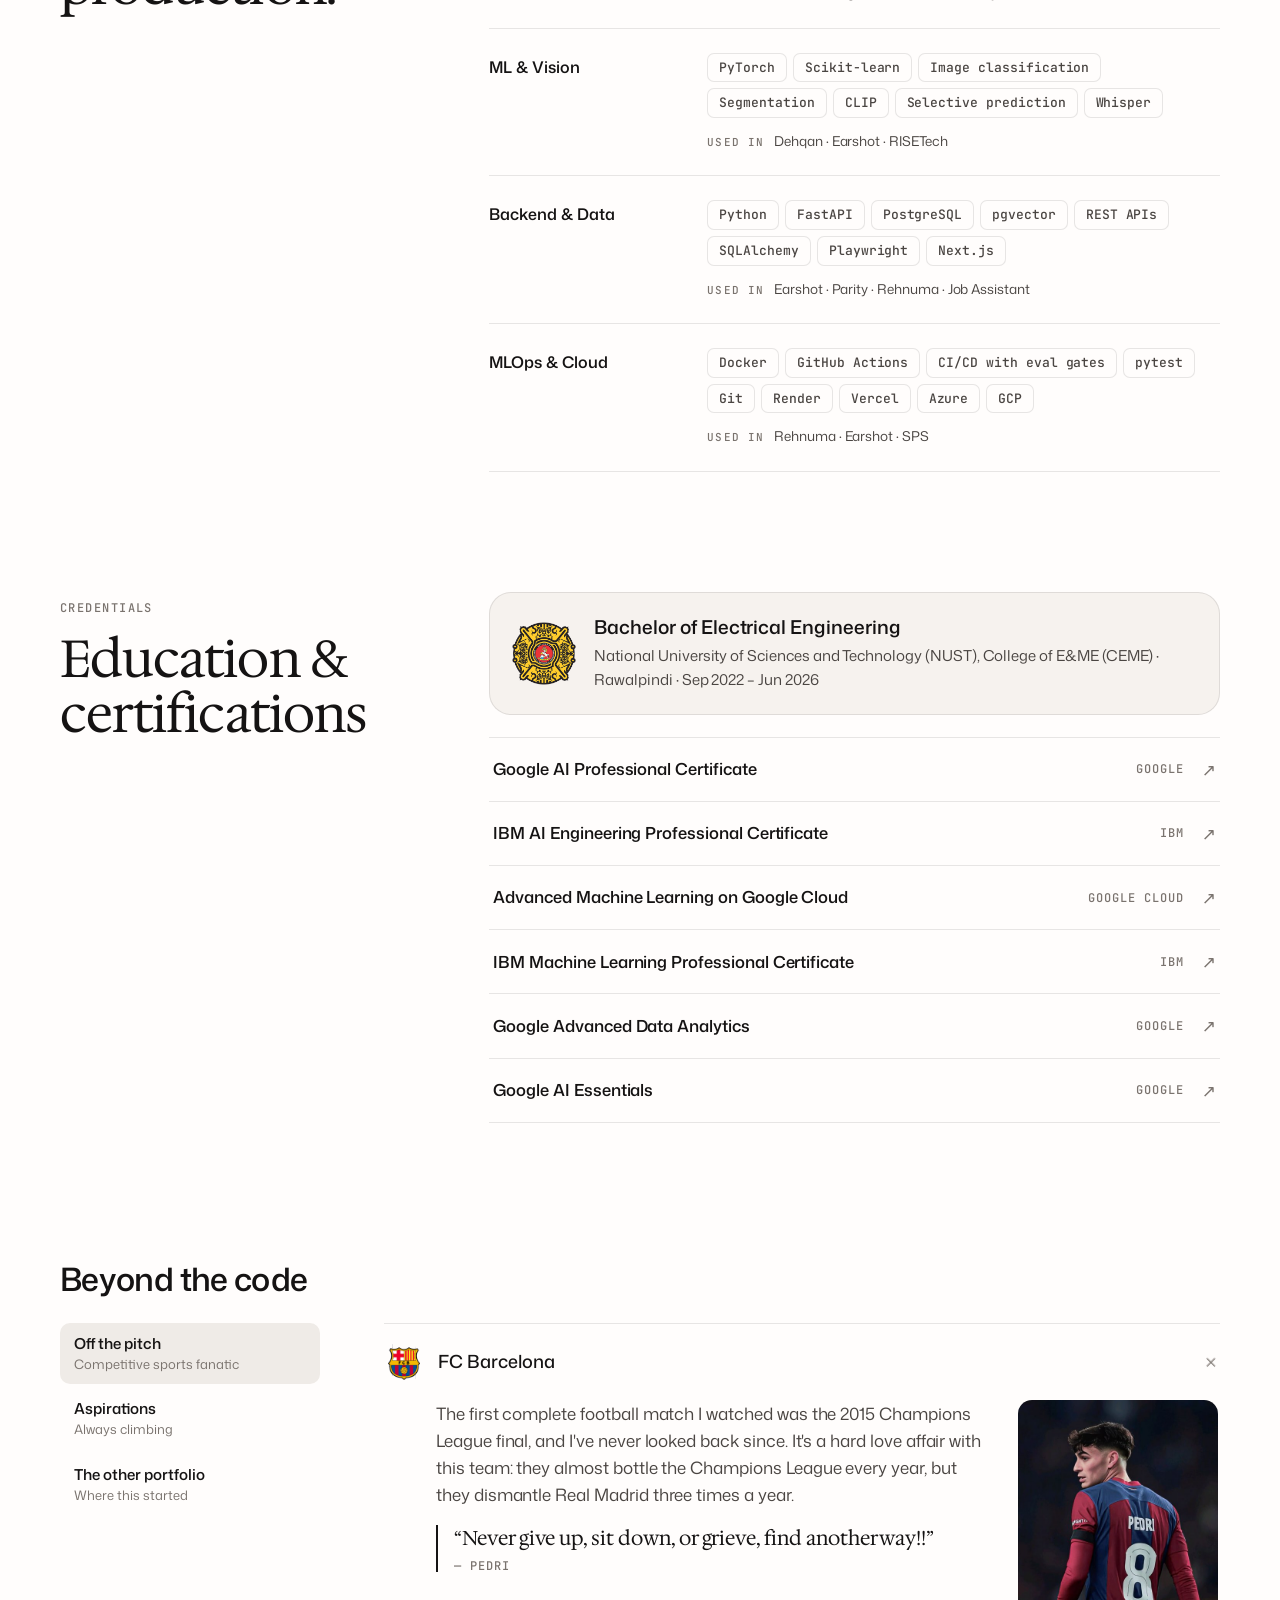
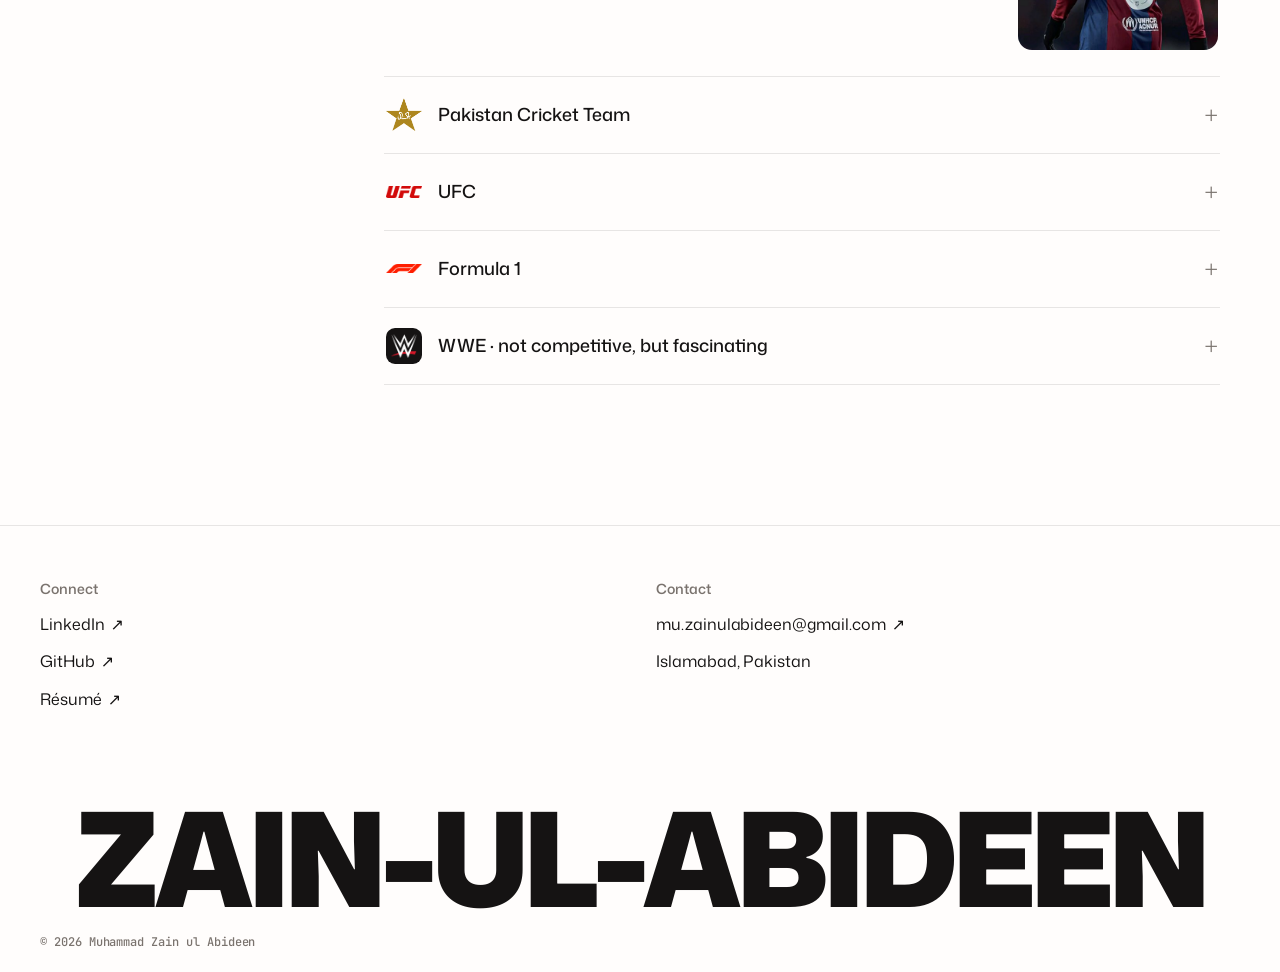
==== commit 1d69d71c: "You on the pitch with a clipboard, new heading, sharp card with shadow, card first on phones" ====
--- a/index.html
+++ b/index.html
@@ -129,7 +129,7 @@
     <section class="proof" id="proof">
       <header class="proof__head reveal">
         <p class="eyebrow">Reliability, in plain words</p>
-        <h2 class="h2">The AI does the work. I make sure it’s right.</h2>
+        <h2 class="h2">AI does its work.<br>I make sure it’s right.</h2>
       </header>
       <figure class="contrib contrib--bare proof__pitch" aria-label="Animation: two small robots passing a football back and forth">
         <div class="contrib__board">
--- a/css/site.css
+++ b/css/site.css
@@ -760,3 +760,11 @@
 
 /* full surname on one line; JS sizes it to the card's width */
 .idcard__name span.idcard__fit { display: block; white-space: nowrap; font-size: 34px; line-height: 1; }
+
+/* card v4: sharp corners, shadow falling to the lower right; first on phones */
+.idcard { border-radius: 0; box-shadow: 18px 20px 34px -14px rgba(21, 19, 19, .5), 6px 6px 0 0 rgba(21, 19, 19, .07); }
+.idrow, .idrow__menu, .idrow:hover .idrow__menu, .idrow:focus-within .idrow__menu, .idrow__menu li, .idrow__menu a { border-radius: 0; }
+@media (max-width: 900px) {
+  .hero__side { order: -1; margin-bottom: 8px; }
+  .idcard { width: calc(100% - 14px); }
+}
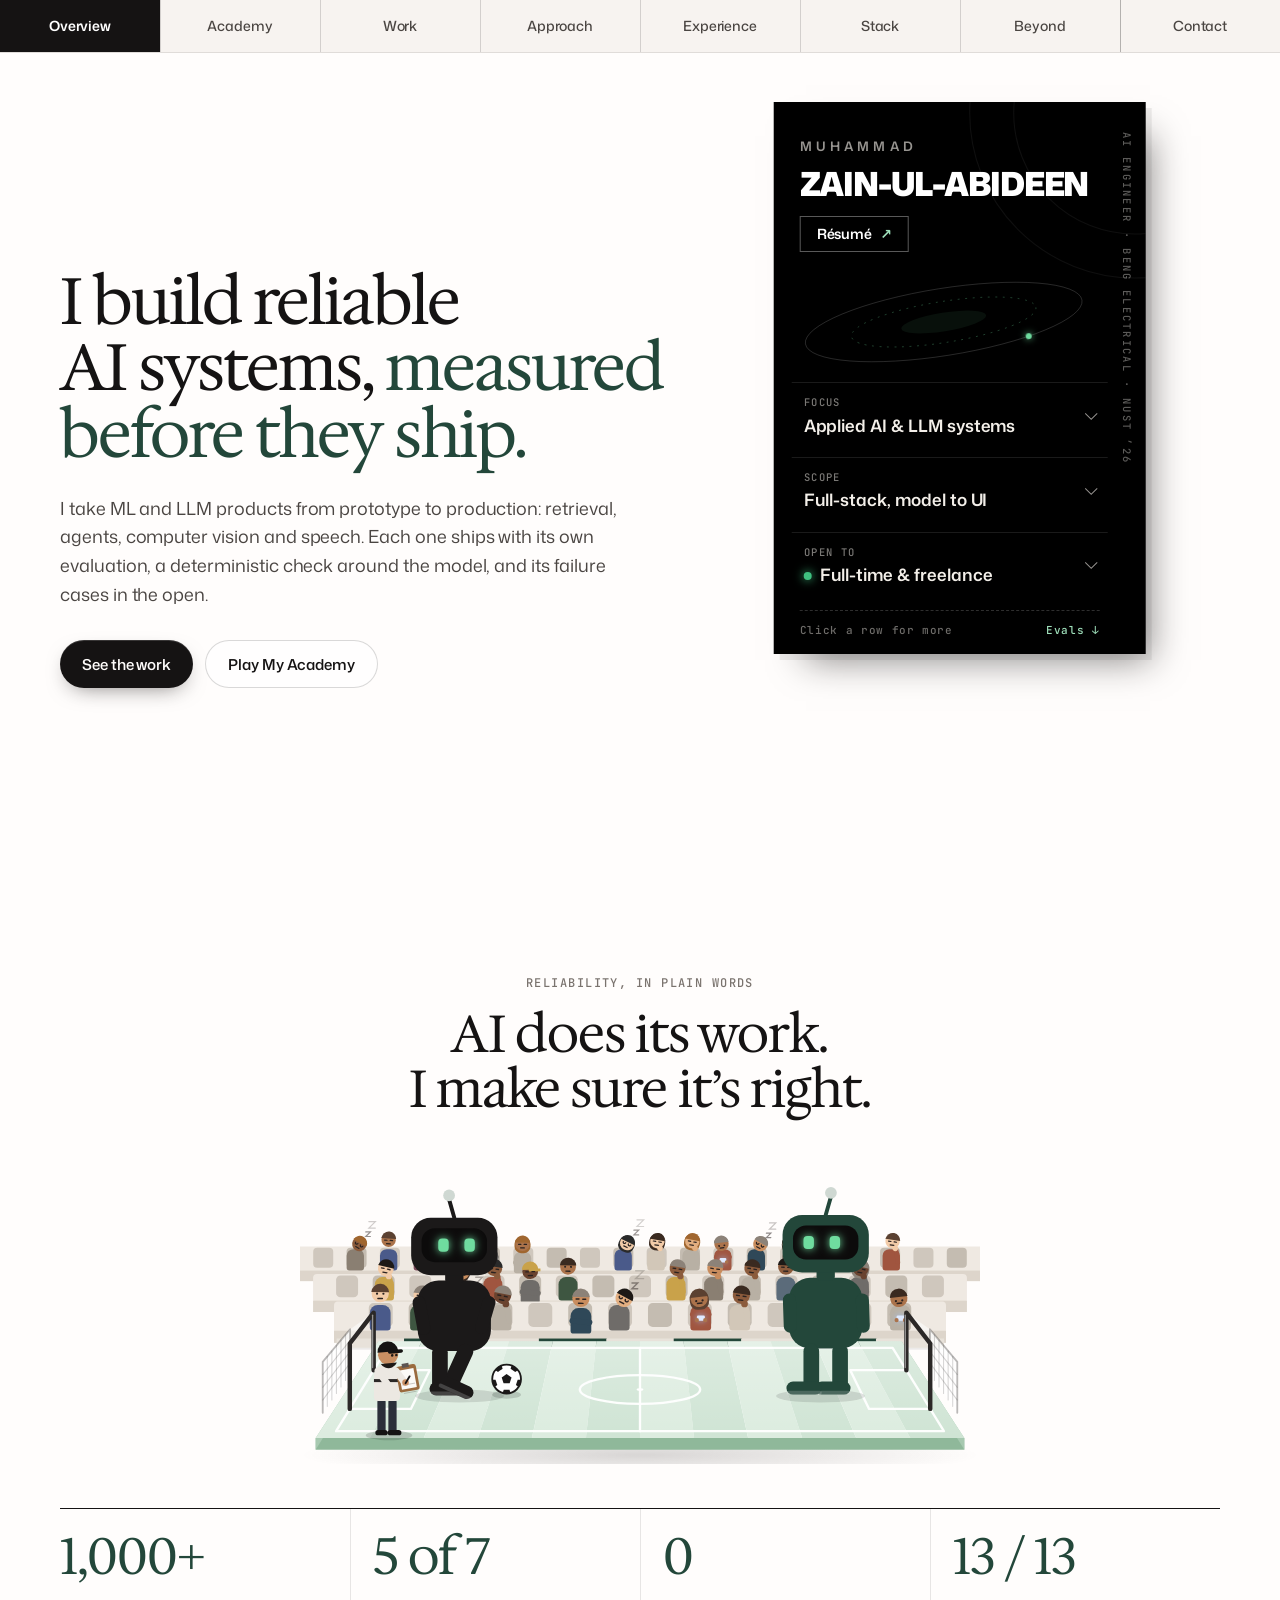
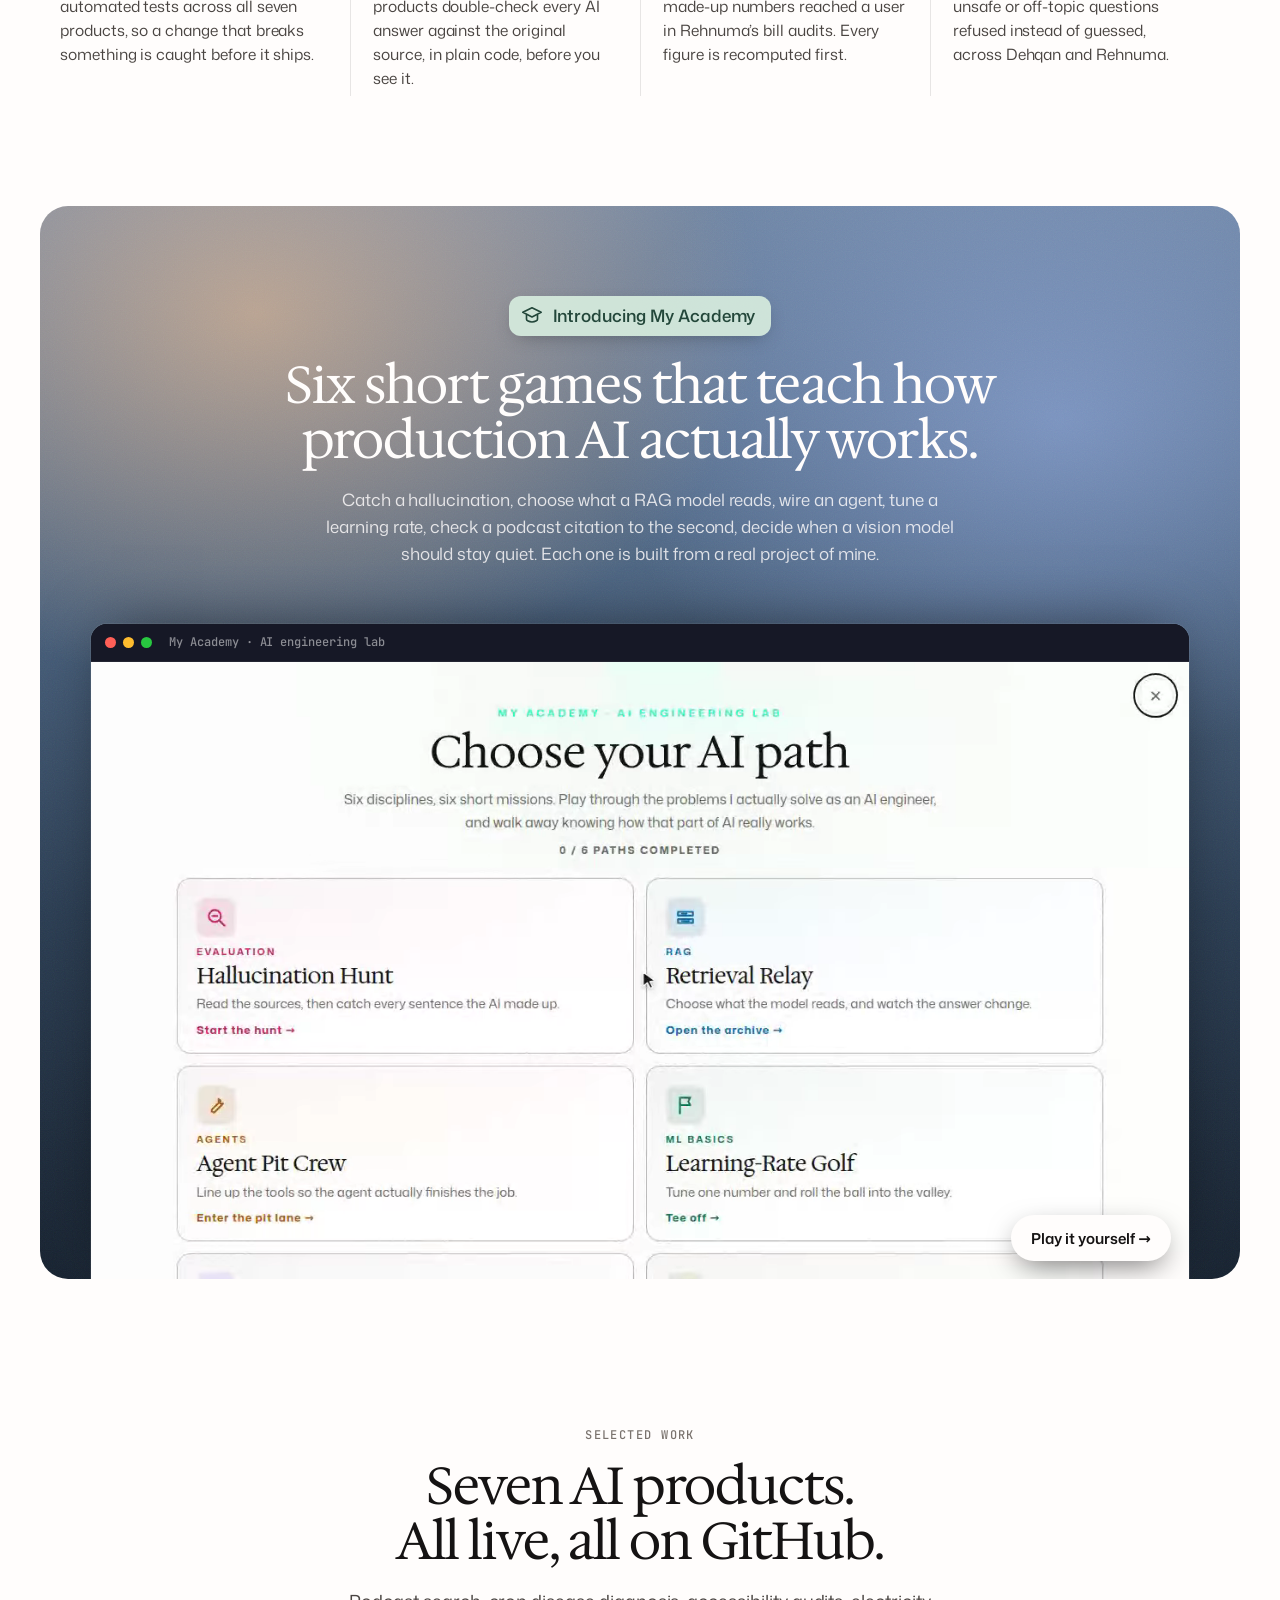
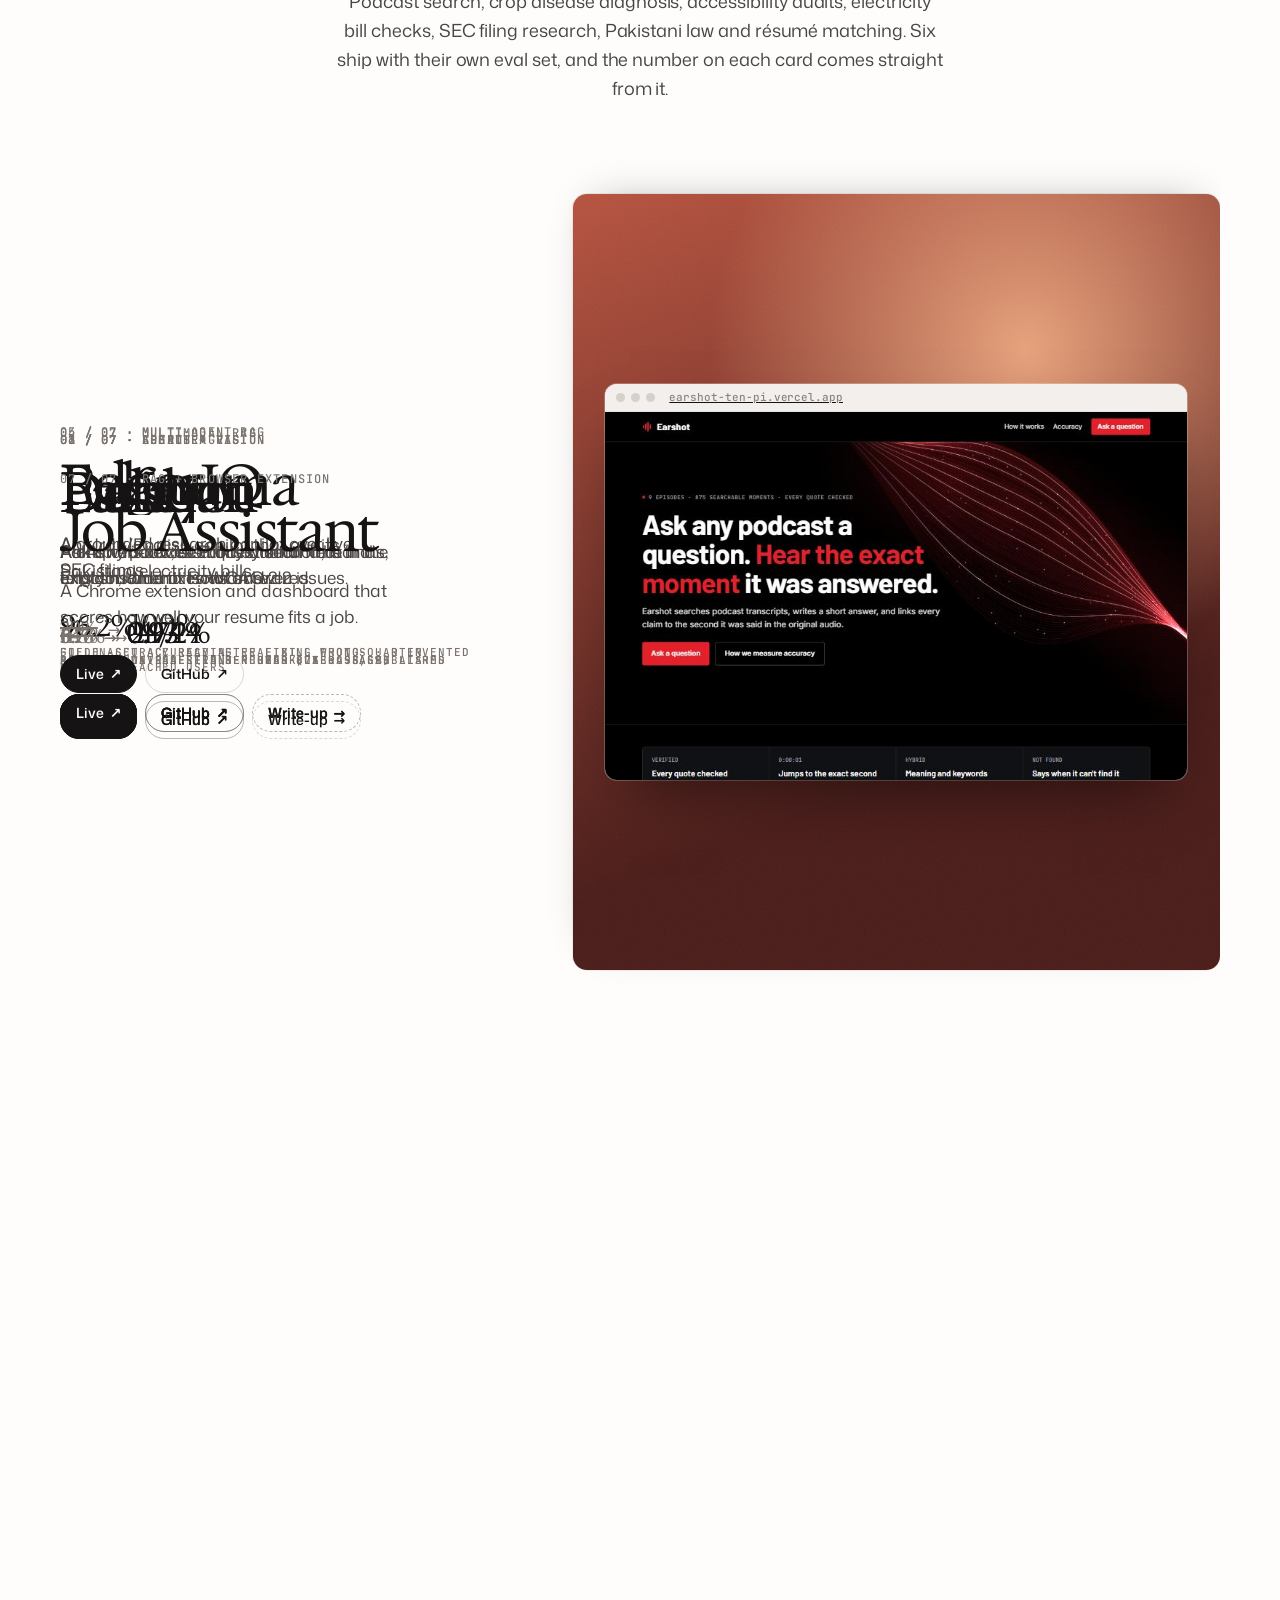
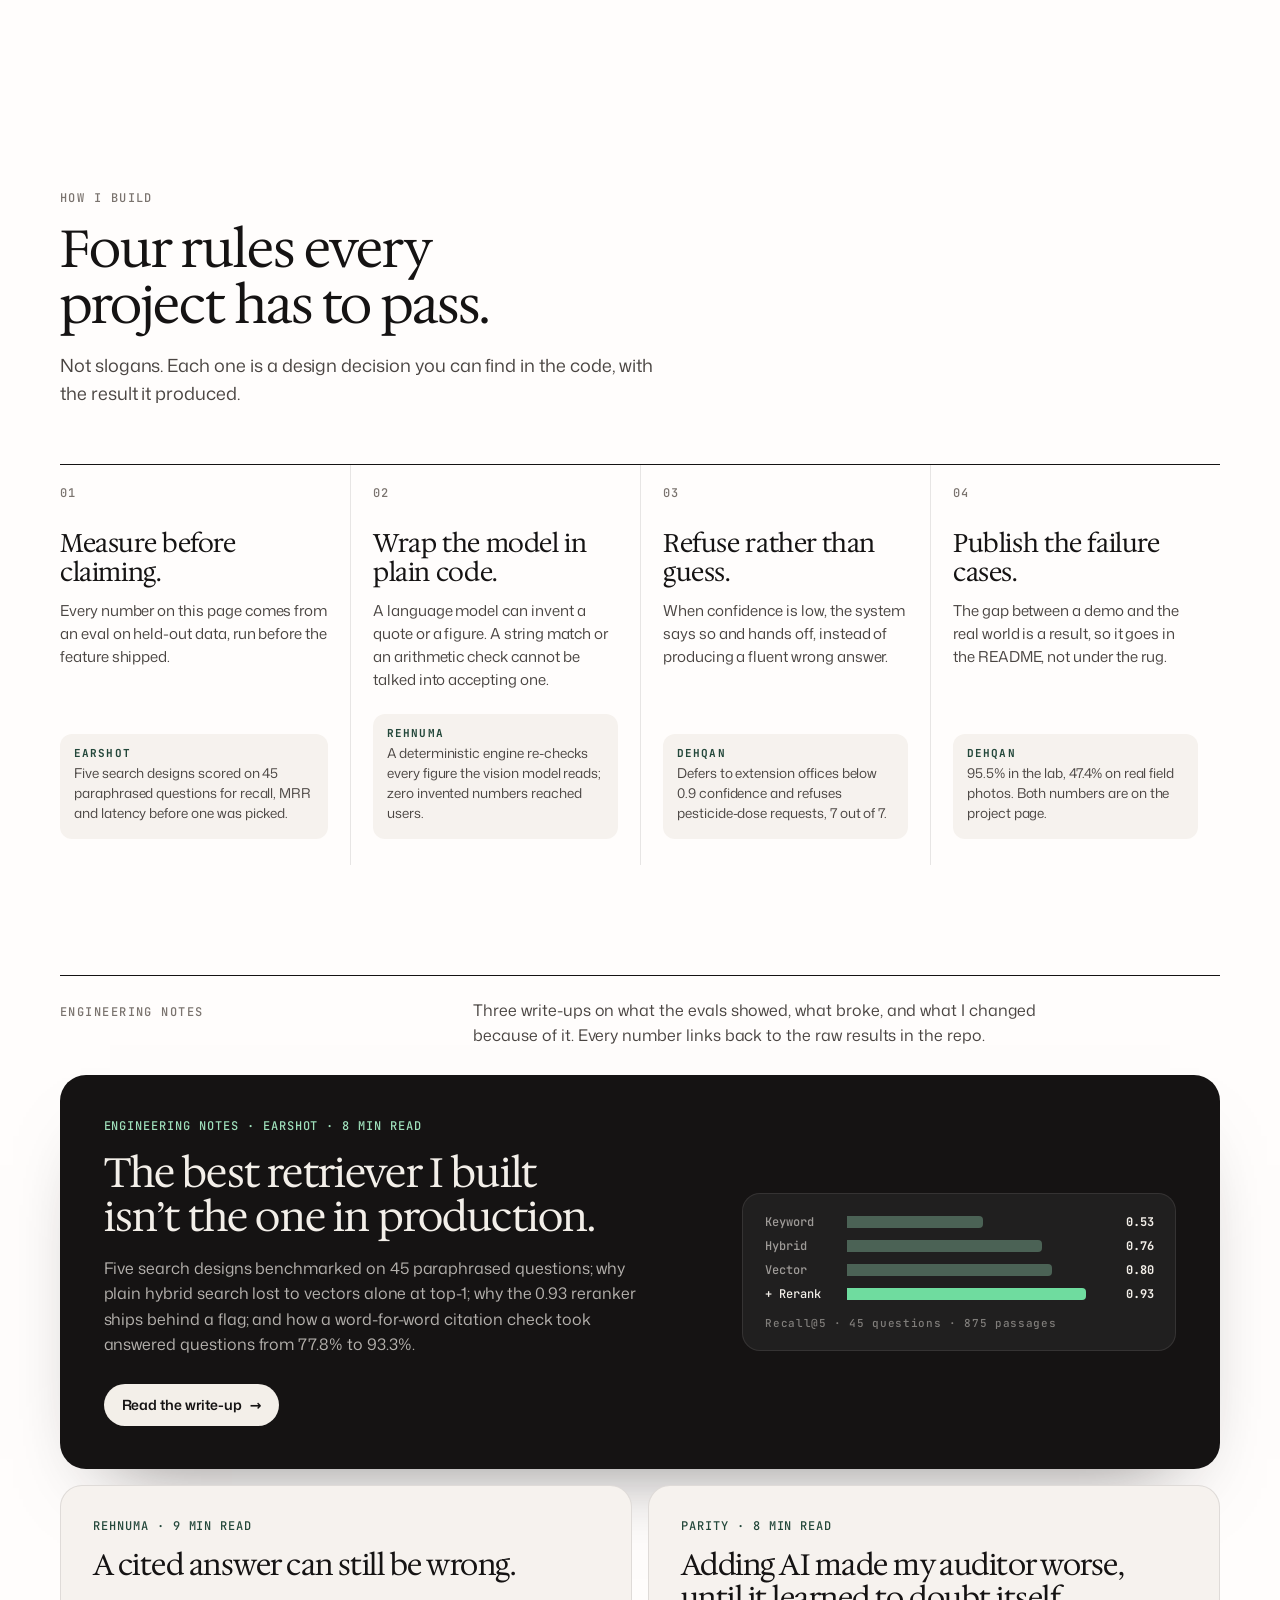
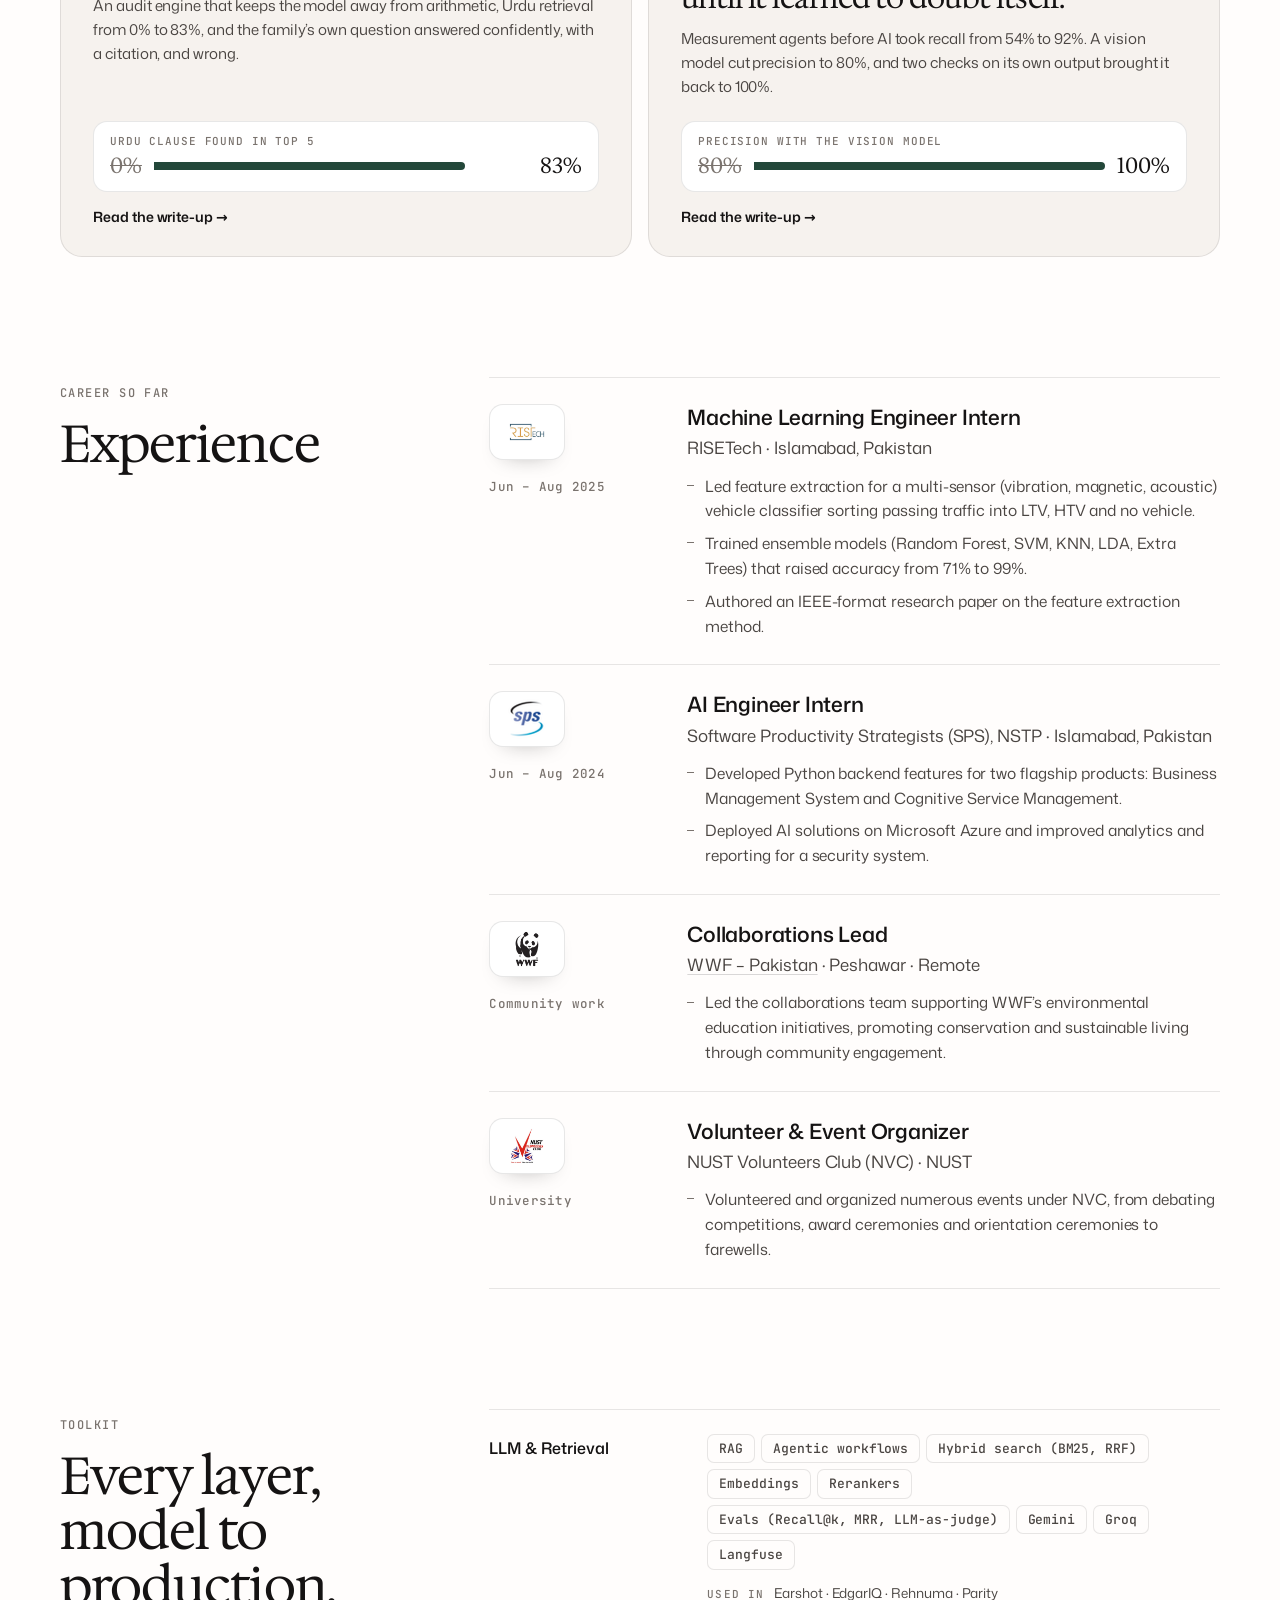
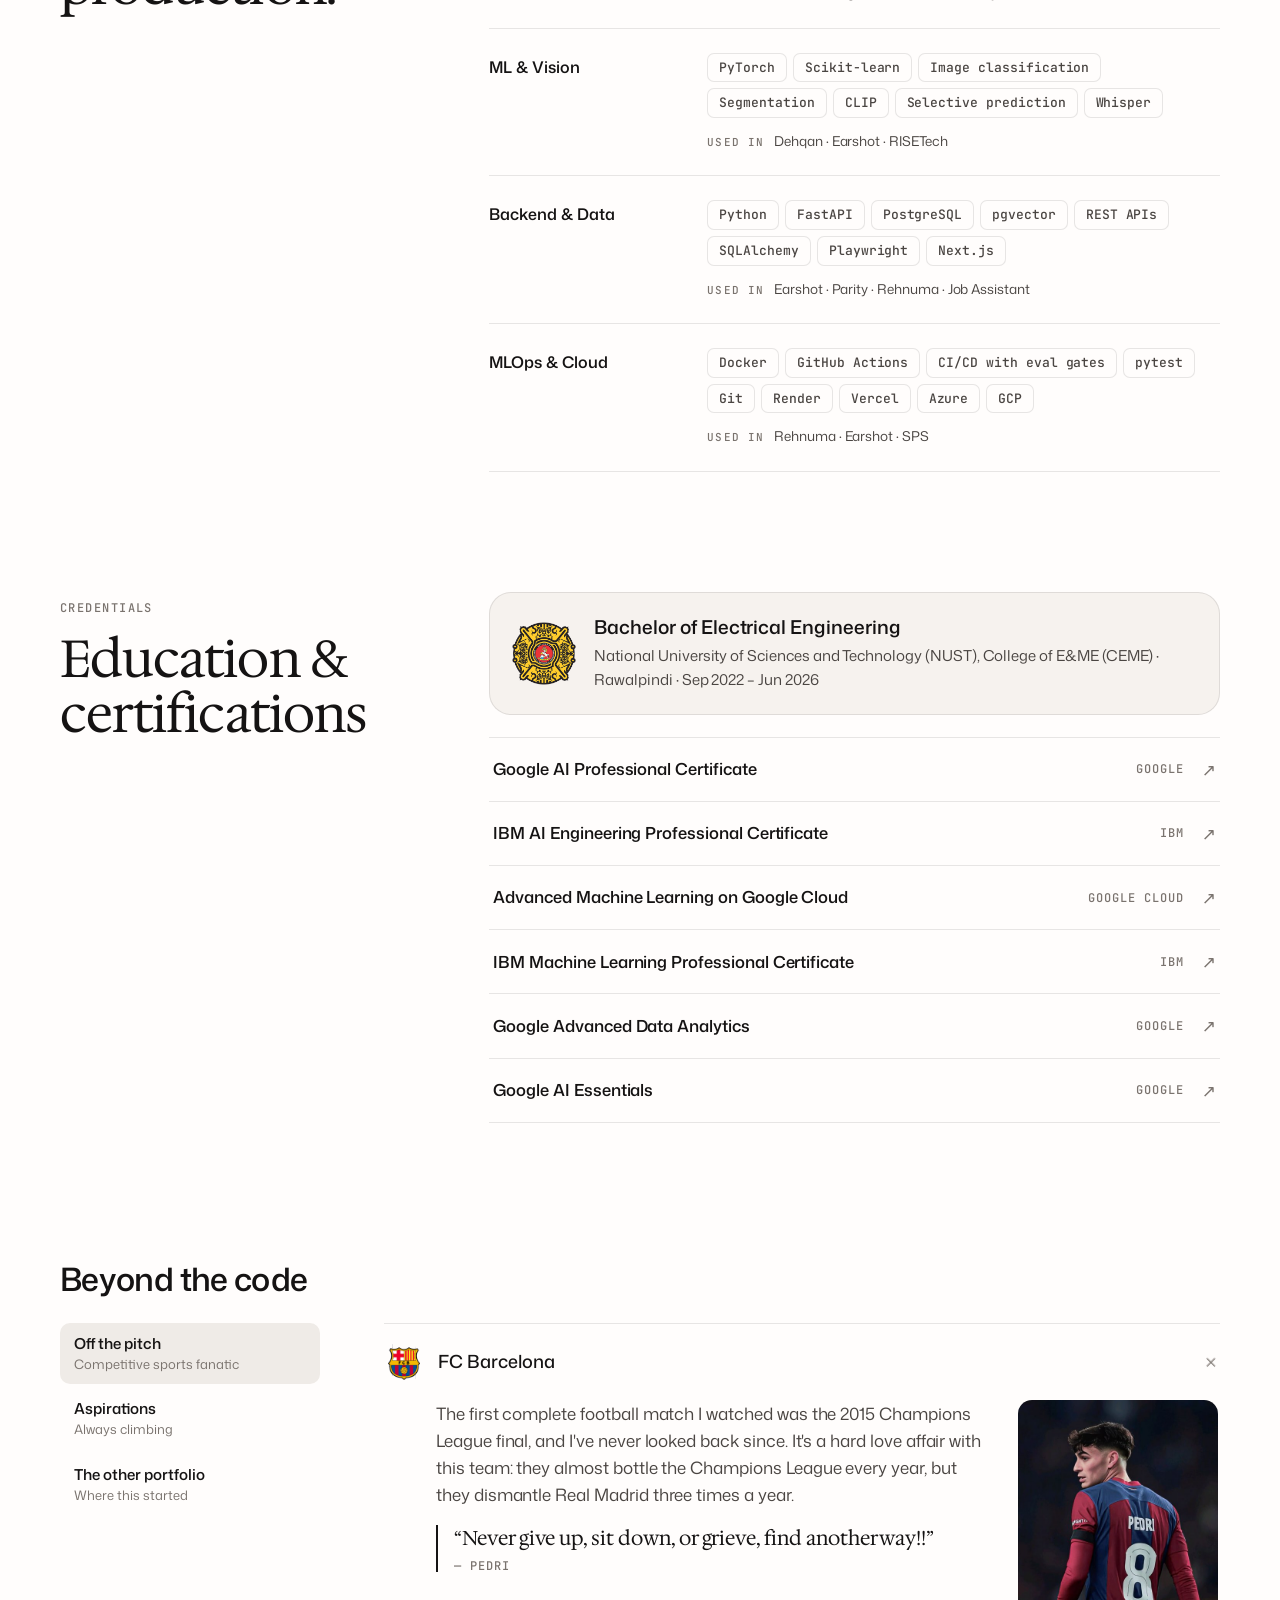
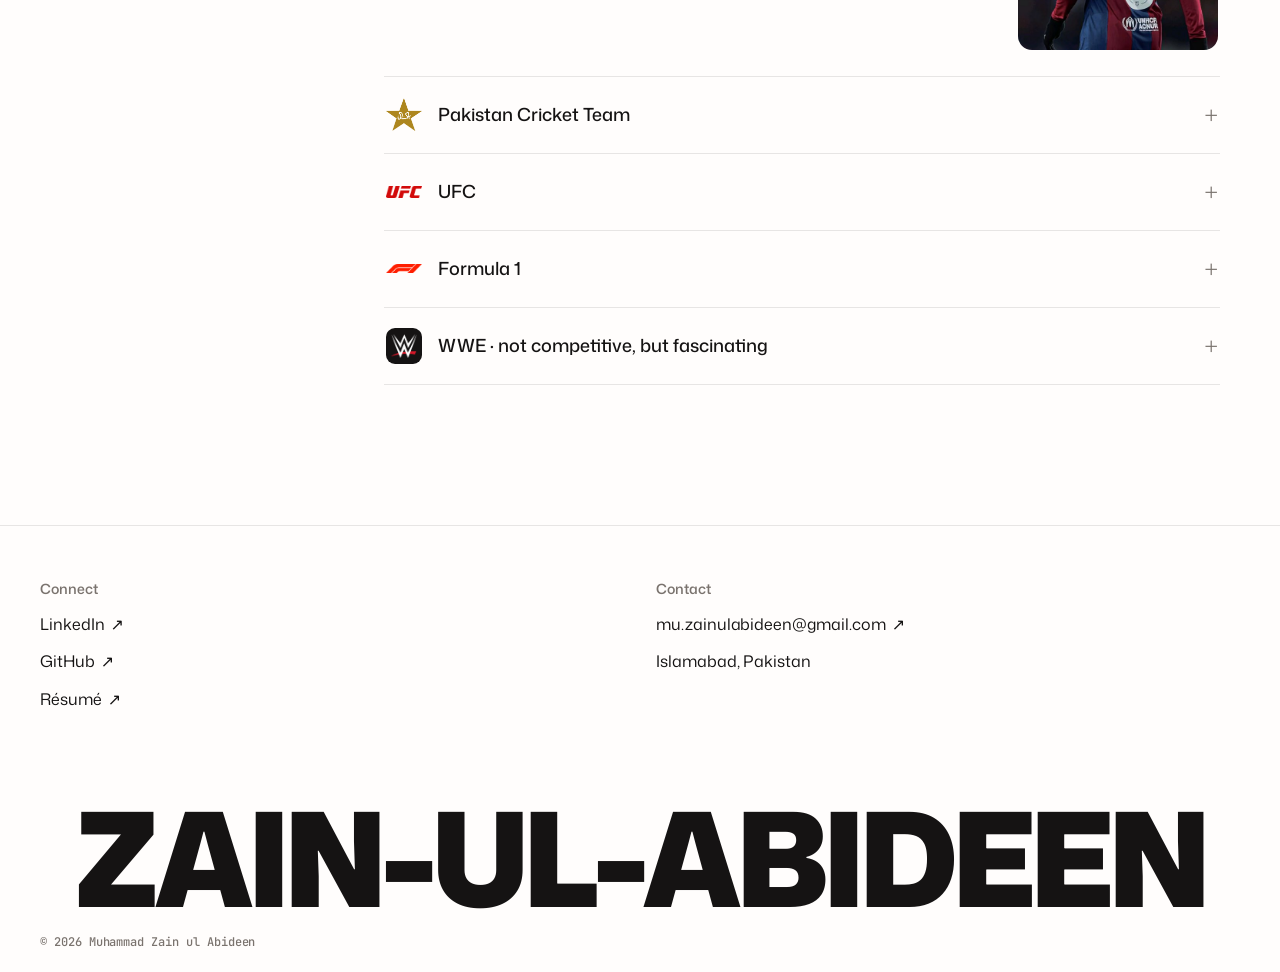
==== commit d66a4de1: "Nav: Contact replaces Résumé; Résumé button on the profile card" ====
--- a/index.html
+++ b/index.html
@@ -48,13 +48,13 @@
       <a href="#experience">Experience</a>
       <a href="#stack">Stack</a>
       <a href="#beyond">Beyond</a>
-      <a class="nav__cta" href="resume/Muhammad-Zain-ul-Abideen-Resume.pdf" target="_blank" rel="noopener">Résumé <span aria-hidden="true">↗</span></a>
+      <a href="#contact">Contact</a>
     </nav>
     <button class="nav__menu" type="button" aria-expanded="false" aria-controls="mobile-menu">Menu</button>
   </header>
   <div class="mmenu" id="mobile-menu" hidden>
     <a href="#top">Overview</a><a href="#academy">Academy</a><a href="#work">Work</a><a href="#approach">Approach</a><a href="#experience">Experience</a><a href="#stack">Stack</a><a href="#beyond">Beyond</a>
-    <a href="resume/Muhammad-Zain-ul-Abideen-Resume.pdf" target="_blank" rel="noopener">Résumé ↗</a>
+    <a href="#contact">Contact</a>
   </div>
 
   <main id="top">
@@ -76,6 +76,7 @@
         <svg class="idcard__corner" viewBox="0 0 200 200" aria-hidden="true" focusable="false"><circle cx="190" cy="10" r="150" /><circle cx="190" cy="10" r="110" /></svg>
         <p class="idcard__edge" aria-hidden="true">AI Engineer · BEng Electrical · NUST ’26</p>
         <p class="idcard__name"><small>Muhammad</small><span class="idcard__fit">ZAIN-UL-ABIDEEN</span></p>
+        <a class="idcard__cv" href="resume/Muhammad-Zain-ul-Abideen-Resume.pdf" target="_blank" rel="noopener">Résumé <span aria-hidden="true">↗</span></a>
         <div class="idcard__orbit" aria-hidden="true">
           <svg viewBox="0 0 320 120" focusable="false">
             <g transform="rotate(-9 160 60)">
--- a/css/site.css
+++ b/css/site.css
@@ -768,3 +768,75 @@
   .hero__side { order: -1; margin-bottom: 8px; }
   .idcard { width: calc(100% - 14px); }
 }
+/* card sits centred in its column, nudged left and up, so there's no dead gap beside the copy */
+@media (min-width: 901px) {
+  .hero__side { justify-items: center; margin-top: -18px; transform: translateX(-4%); }
+}
+
+/* nav as a full-width top bar: items spread edge to edge with thin dividers */
+@media (min-width: 861px) {
+  .nav { top: 0; padding: 0; justify-content: stretch; }
+  .nav__links {
+    width: 100%; display: grid; grid-auto-flow: column; grid-auto-columns: 1fr; gap: 0; padding: 6px;
+    border-radius: 0; border: 0; border-bottom: 1px solid var(--line);
+    background: rgba(246, 242, 238, .86);
+  }
+  .nav__links a { display: grid; place-items: center; height: 40px; padding: 0 10px; border-radius: 9px; text-align: center; }
+  .nav__links a + a { box-shadow: -1px 0 0 0 var(--line); }
+  .nav__links a.is-here, .nav__links a:hover { box-shadow: 0 0 0 1px rgba(35, 71, 58, .14), 0 6px 18px -8px rgba(35, 71, 58, .55); }
+  .nav__links .nav__cta { margin-left: 6px; }
+  .nav__links .nav__cta + a, .nav__links a + .nav__cta { box-shadow: none; }
+}
+@media (min-width: 861px) {
+  .nav__links a { display: flex; align-items: center; justify-content: center; gap: 5px; white-space: nowrap; }
+  .nav__links a + a { box-shadow: none; }
+  .nav__links a + a::before { content: ""; position: absolute; left: -.5px; top: 30%; height: 40%; width: 1px; background: var(--line-2, rgba(21, 19, 19, .14)); }
+  .nav__links a.is-here::before, .nav__links a.is-here + a::before, .nav__links a:hover::before, .nav__links a:hover + a::before, .nav__links .nav__cta::before { opacity: 0; }
+  .nav__links a:hover:not(.is-here):not(.nav__cta) { box-shadow: none; background: rgba(255, 255, 255, .7); }
+}
+/* current section: solid black tab that lifts out of the bar */
+@media (min-width: 861px) {
+  .nav__links a { transition: background .25s var(--ease), color .25s var(--ease), transform .25s var(--ease), box-shadow .25s var(--ease); }
+  .nav__links a.is-here {
+    background: var(--ink); color: #fff; font-weight: 600; transform: translateY(2px) scale(1.04);
+    box-shadow: 0 10px 22px -10px rgba(21, 19, 19, .75), 0 2px 0 0 rgba(21, 19, 19, .25);
+  }
+  .nav__links a.is-here::after { background: #6fdc9f; box-shadow: 0 0 8px 1px rgba(111, 220, 159, .9); }
+  .nav__links a:active { transform: translateY(2px) scale(.98); }
+}
+/* simple full-cell tabs: square cells edge to edge; the current one fills solid black */
+@media (min-width: 861px) {
+  .nav__links { padding: 0; }
+  .nav__links a, .nav__links .nav__cta { height: 52px; margin: 0; border-radius: 0; font-weight: 500; }
+  .nav__links a + a::before { top: 0; height: 100%; opacity: 1; }
+  .nav__links a.is-here, .nav__links a.is-here:hover { background: var(--ink); color: #fff; font-weight: 600; transform: none; box-shadow: none; }
+  .nav__links a.is-here::after { display: none; }
+  .nav__links a.is-here::before, .nav__links a.is-here + a::before, .nav__links a:hover::before, .nav__links a:hover + a::before { opacity: 1; }
+  .nav__links a:hover:not(.is-here):not(.nav__cta) { background: rgba(21, 19, 19, .05); }
+  .nav__links a:active { transform: none; }
+  .nav__links .nav__cta { font-weight: 600; }
+}
+/* Résumé: back to the rounded black button, set apart from the section tabs */
+@media (min-width: 861px) {
+  .nav__links { grid-template-columns: repeat(7, minmax(0, 1fr)) auto; }
+  .nav__links .nav__cta {
+    height: 40px; margin: 6px 8px 6px 22px; padding: 0 22px; border-radius: 10px;
+    background: var(--ink); color: var(--paper); font-weight: 600;
+  }
+  .nav__links .nav__cta::before { display: none; }
+  .nav__links .nav__cta:hover { background: #000; color: var(--paper); }
+  .nav__links a:nth-last-child(2) { box-shadow: 1px 0 0 0 var(--line-2, rgba(21, 19, 19, .14)); }
+}
+
+/* nav: eight equal cells again (Contact replaces Résumé) */
+@media (min-width: 861px) { .nav__links { grid-template-columns: none; } }
+
+/* Résumé button on the card, under the name */
+.idcard__cv {
+  display: inline-flex; align-items: center; gap: 8px; width: fit-content; height: 36px; margin-top: 16px; padding: 0 16px;
+  border: 1px solid rgba(255, 255, 255, .35); color: #fff; text-decoration: none; font: 600 14px/1 var(--sans);
+  transition: background .2s var(--ease), color .2s var(--ease), border-color .2s var(--ease);
+}
+.idcard__cv span { color: #9fe0bb; transition: transform .2s var(--ease), color .2s; }
+.idcard__cv:hover { background: #fff; color: #000; border-color: #fff; }
+.idcard__cv:hover span { color: #000; transform: translate(2px, -2px); }
